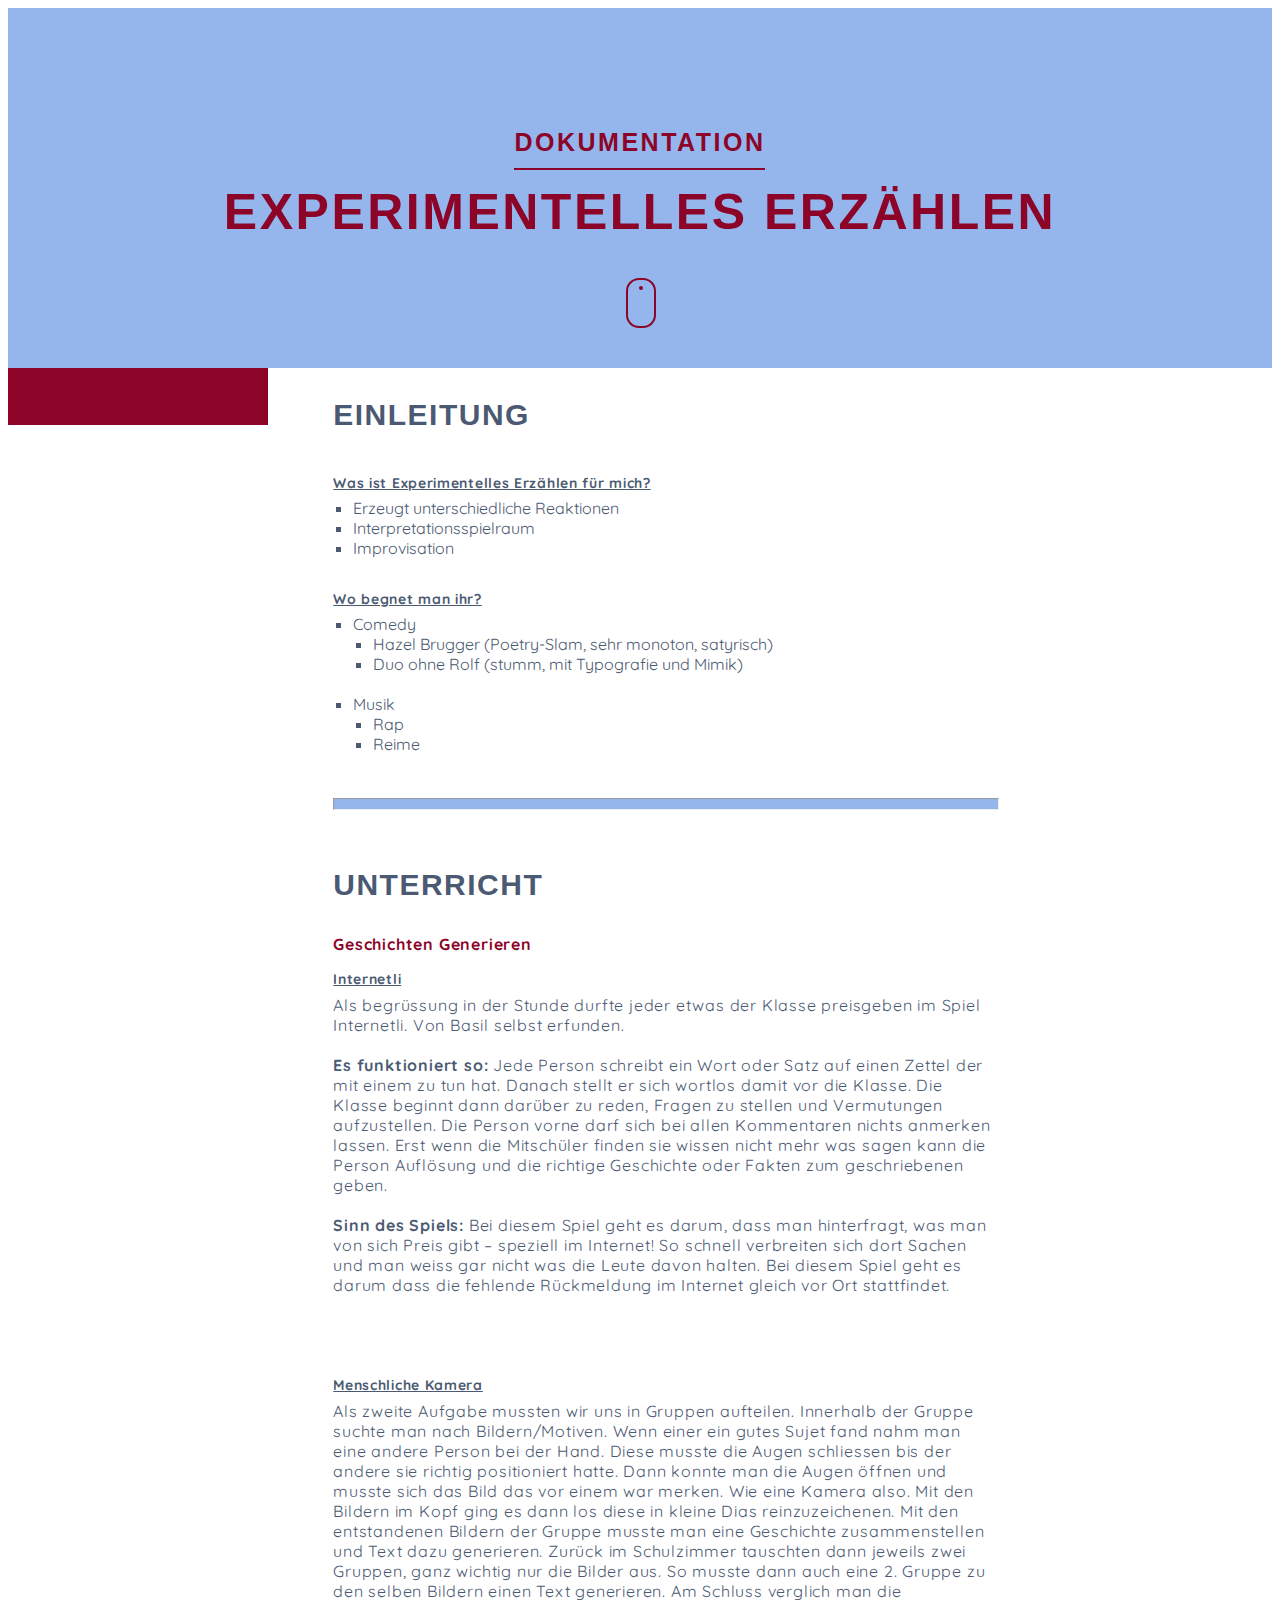
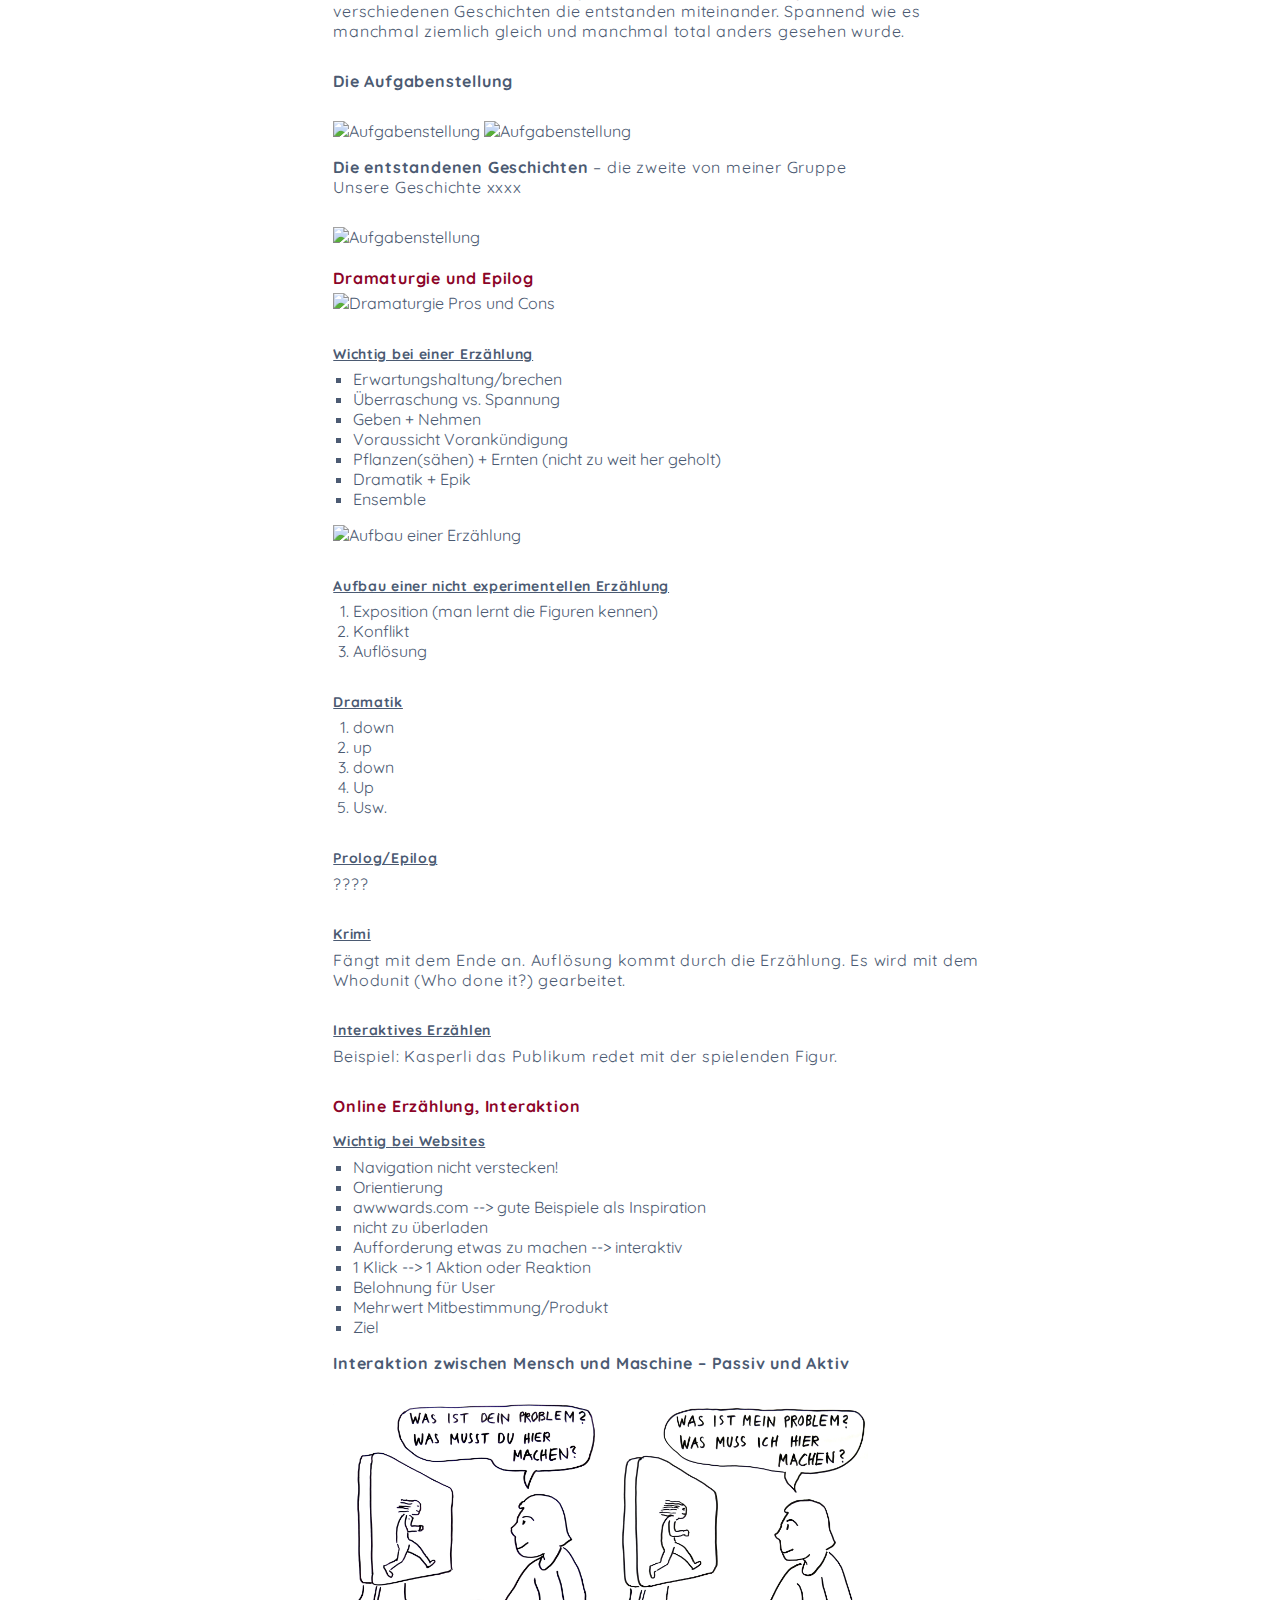
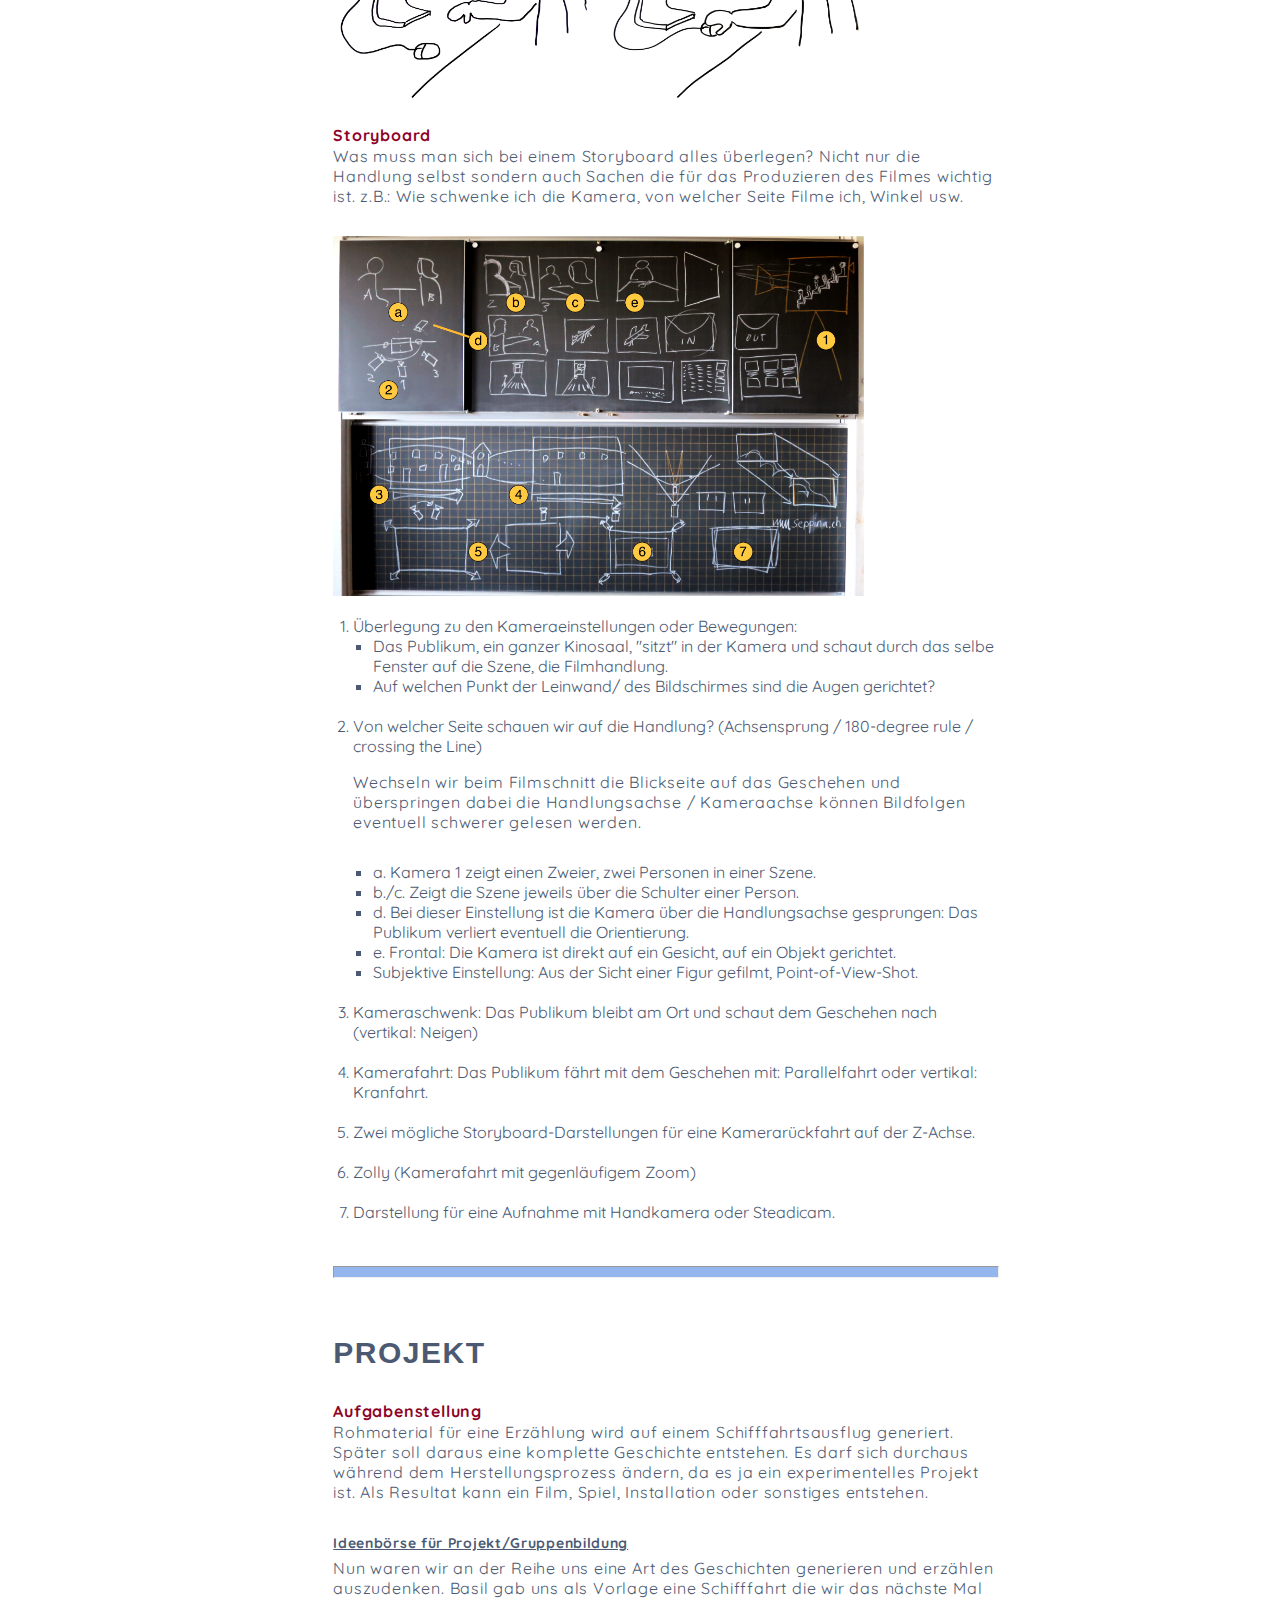
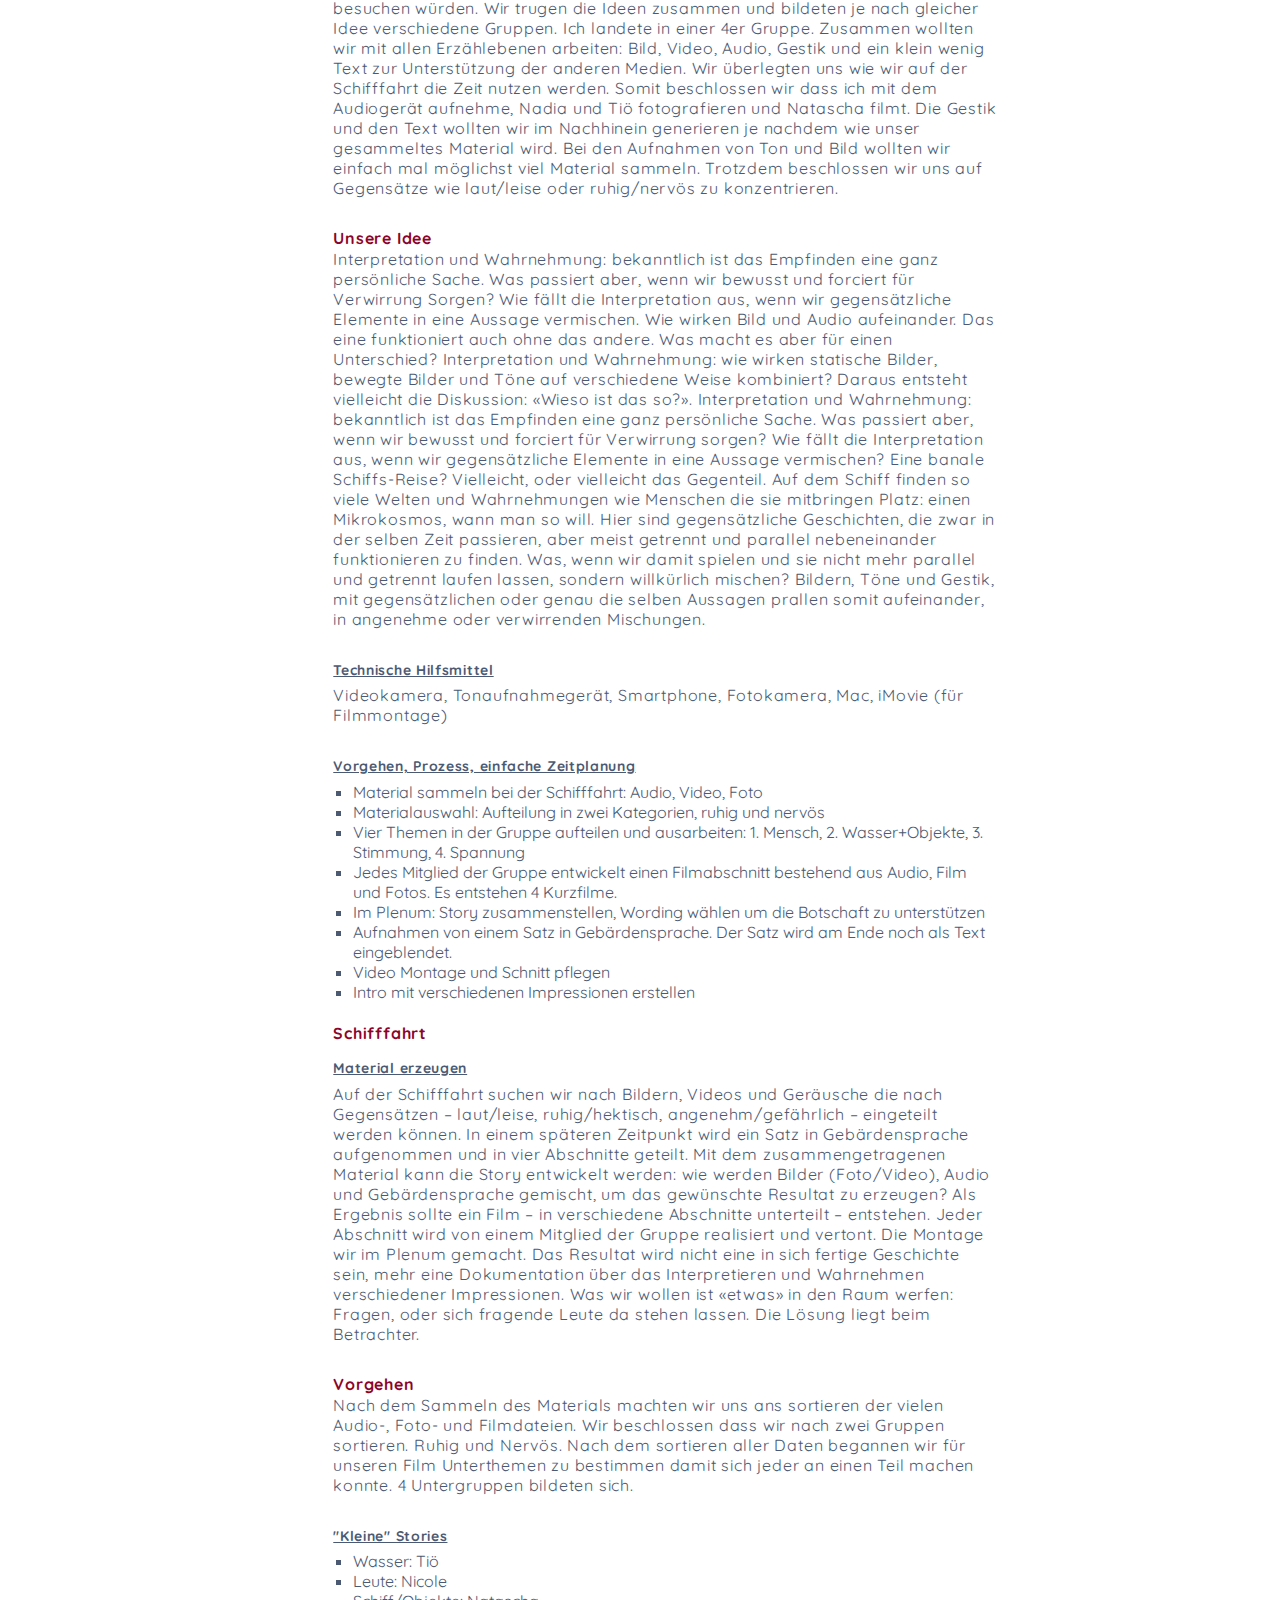
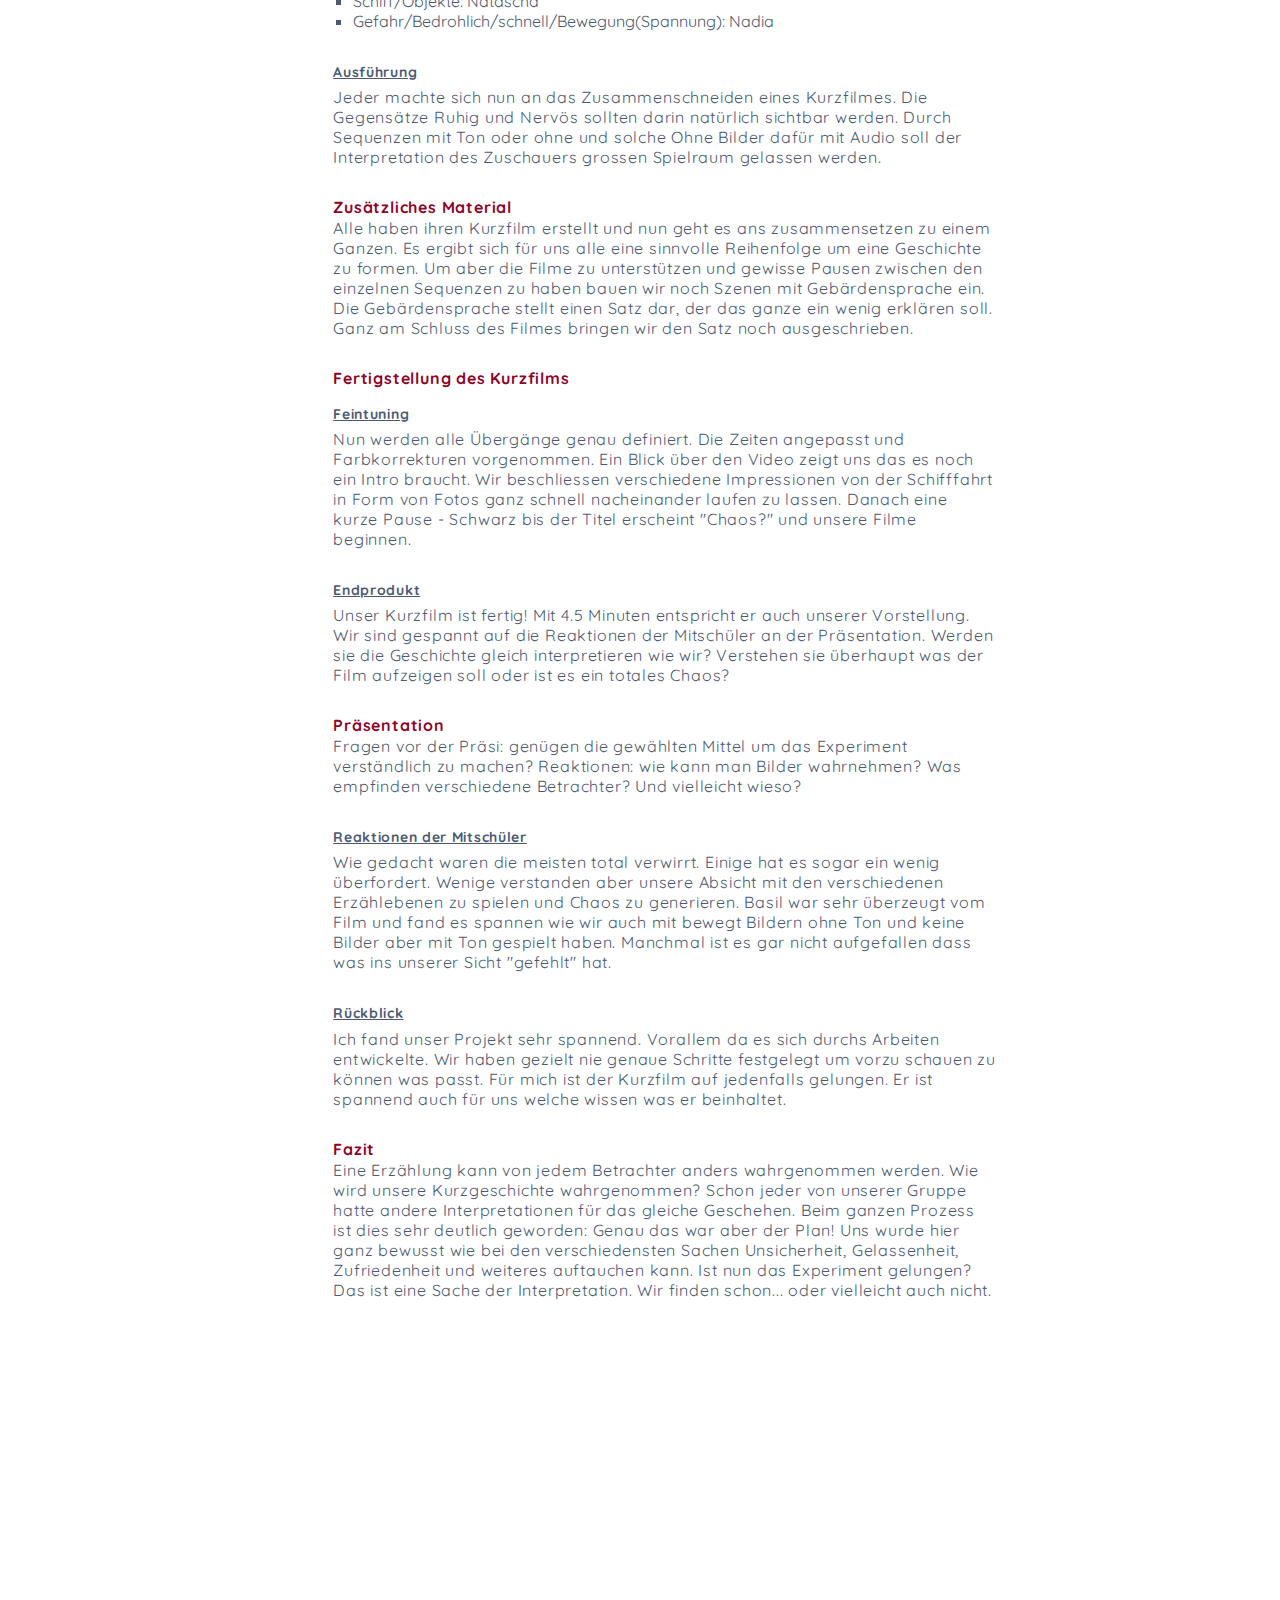
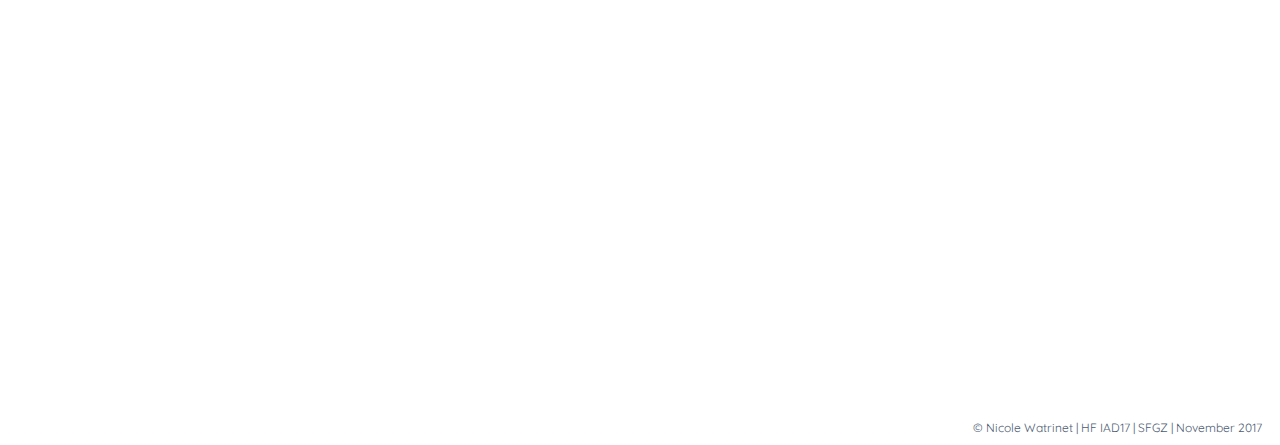
==== index.html @ 59817f24 "Javascript hinzu" ====
<!DOCTYPE html>
<html lang="de">
  <head>
    <link href="https://fonts.googleapis.com/css?family=Quicksand:300,400,500,700" rel="stylesheet">
    <meta charset="utf-8">
    <title>index.html</title>
    <link rel="stylesheet" type="text/css" href="./styles/stylesheet.css">
    <script language="javascript" type="text/javascript" src="function.js"></script>
  </head>
  <body>
    <div class="sidebar">
  <ul class="primary">
    <li class="item">
    	<a href="#Einleitung">Einleitung</a>
    </li>
    <li class="item">
    	<a href="#Unterricht">Unterricht</a>
    	<ul class="sub">
    		<li class="subitem">
          <a href="#Geschichten">Geschichten generieren</a>
        </li>
    		<li class="subitem">
          <a href="#Dramaturgie">Dramaturgie+Epilog</a>
        </li>
    		<li class="subitem">
          <a href="#Online">Online Erzählung</a>
        </li>
    		<li class="subitem">
          <a href="#Storyboard">Storyboard</a>
        </li>
   		</ul>
   	</li>
    <li class="item">
    	<a href="#Projekt">Projekt</a>
        <ul class="sub">
    		<li class="subitem">
          <a href="#Aufgabenstellung">Aufgabenstellung</a>
        </li>
    		<li class="subitem">
          <a href="#Idee">Idee</a>
        </li>
    		<li class="subitem">
          <a href="#Schifffahrt">Schifffahrt</a>
        </li>
    		<li class="subitem">
          <a href="#Vorgehen">Vorgehen</a>
        </li>
    		<li class="subitem">
          <a href="#Zusatz">Zusatz</a>
        </li>
    		<li class="subitem">
          <a href="#Fertigstellung">Fertigstellung</a>
        </li>
    		<li class="subitem">
          <a href="#Präsentation">Präsentation</a>
        </li>
    		<li class="subitem">
          <a href="#Fazit">Fazit</a>
        </li>
   		</ul>
   	</li>
  </ul>
  </div>
    </div> 
    <div class="hero">
    <h1><span>Dokumentation</span><br>Experimentelles Erzählen</h1>
    <div class="mouse">
        <span></span>
    </div>
</div>    
<div class="row content">
    <h1 class="sec01">Einleitung</h1>
        <h6>Was ist Experimentelles Erzählen für mich?</h6>
        <ul>
          <li>Erzeugt unterschiedliche Reaktionen</li>
          <li>Interpretationsspielraum</li>
          <li>Improvisation</li>
        </ul>
       <h6>Wo begnet man ihr?</h6>
       <ul>
         <li>Comedy</li> 
            <ul>
              <li>Hazel Brugger (Poetry-Slam, sehr monoton, satyrisch)</li>
              <li>Duo ohne Rolf (stumm, mit Typografie und Mimik)</li>
            </ul>
            <br>
         <li>Musik</li>
            <ul>
              <li>Rap</li>
              <li>Reime</li>
            </ul>
       </ul>
       <br>
       <hr />
       <br>
<h1 id="Unterricht">Unterricht</h1>
      <h4 id="Geschichten">Geschichten Generieren</h4>
        <h6>Internetli</h6>
        <p>Als begrüssung in der Stunde durfte jeder etwas der Klasse preisgeben im Spiel Internetli. Von Basil selbst erfunden. 
<br>
<br>
<b>Es funktioniert so:</b>
Jede Person schreibt ein Wort oder Satz auf einen Zettel der mit einem zu tun hat. Danach stellt er sich wortlos damit vor die Klasse. Die Klasse beginnt dann darüber zu reden, Fragen zu stellen und Vermutungen aufzustellen. Die Person vorne darf sich bei allen Kommentaren nichts anmerken lassen. Erst wenn die Mitschüler finden sie wissen nicht mehr was sagen kann die Person Auflösung und die richtige Geschichte oder Fakten zum geschriebenen geben.
<br> 
<br>
<b>Sinn des Spiels:</b>
Bei diesem Spiel geht es darum, dass man hinterfragt, was man von sich Preis gibt – speziell im Internet! So schnell verbreiten sich dort Sachen und man weiss gar nicht was die Leute davon halten. Bei diesem Spiel geht es darum dass die fehlende Rückmeldung im Internet gleich vor Ort stattfindet.
</p>
<br>
<h6>Menschliche Kamera</h6>
<p>Als zweite Aufgabe mussten wir uns in Gruppen aufteilen. Innerhalb der Gruppe suchte man nach Bildern/Motiven. Wenn einer ein gutes Sujet fand nahm man eine andere Person bei der Hand. Diese musste die Augen schliessen bis der andere sie richtig positioniert hatte. Dann konnte man die Augen öffnen und musste sich das Bild das vor einem war merken. Wie eine Kamera also. Mit den Bildern im Kopf ging es dann los diese in kleine Dias reinzuzeichenen. Mit den entstandenen Bildern der Gruppe musste man eine Geschichte zusammenstellen und Text dazu generieren. Zurück im Schulzimmer tauschten dann jeweils zwei Gruppen, ganz wichtig nur die Bilder aus. So musste dann auch eine 2. Gruppe zu den selben Bildern einen Text generieren. Am Schluss verglich man die verschiedenen Geschichten die entstanden miteinander. Spannend wie es manchmal ziemlich gleich und manchmal total anders gesehen wurde.
       </p>
       <p><b>Die Aufgabenstellung</b></p>
       <img src="Bilder_Portfolio/02_experiment_Bild-Text_flip_kl.jpg" width="40%" alt="Aufgabenstellung">
       <img src="Bilder_Portfolio/03_experiment_BildText_flip_kl.jpg" width="40%" alt="Aufgabenstellung">
       <p><b>Die entstandenen Geschichten</b> – die zweite von meiner Gruppe
        <br>
        Unsere Geschichte xxxx</p>
        <img src="Bilder_Portfolio/04_gezeichnete_Bildfolge_Dias.jpg" width="40%" alt="Aufgabenstellung">

<h4 id="Dramaturgie">Dramaturgie und Epilog</h4>
<br>
<img src="Bilder_Portfolio/05_a_Exp-Erz_Sammlung.jpg" width="40%" alt="Dramaturgie Pros und Cons">
<h6>Wichtig bei einer Erzählung</h6>
<ul>
  <li>Erwartungshaltung/brechen</li>
  <li>Überraschung vs. Spannung</li>
  <li>Geben + Nehmen</li>
  <li>Voraussicht Vorankündigung</li>
  <li>Pflanzen(sähen) + Ernten (nicht zu weit her geholt)</li>
  <li>Dramatik + Epik</li>
  <li>Ensemble</li>
</ul>
<img src="Bilder_Portfolio/06_b_Exp-Erz_narrativ.jpg" width="40%" alt="Aufbau einer Erzählung">
<h6>Aufbau einer nicht experimentellen Erzählung</h6>
<ol>
  <li>Exposition (man lernt die Figuren kennen)</li>
  <li>Konflikt</li>
  <li>Auflösung</li>
</ol>

<h6>Dramatik</h6>
<ol>
  <li>down</li>
  <li>up</li>
  <li>down</li>
  <li>Up</li>
  <li>Usw.</li>
</ol>

<h6>Prolog/Epilog</h6>
  <p>????</p>

<h6>Krimi</h6>
  <p>Fängt mit dem Ende an. Auflösung kommt durch die Erzählung. Es wird mit dem Whodunit (Who done it?) gearbeitet.</p>

<h6>Interaktives Erzählen</h6>
  <p>Beispiel: Kasperli das Publikum redet mit der spielenden Figur.</p>

<h4 id="Online">Online Erzählung, Interaktion</h4>
<h6>Wichtig bei Websites</h6>
<ul>
  <li>Navigation nicht verstecken!</li>
  <li>Orientierung</li>
  <li>awwwards.com --> gute Beispiele als Inspiration</li>
  <li>nicht zu überladen</li>
  <li>Aufforderung etwas zu machen --> interaktiv</li>
  <li>1 Klick --> 1 Aktion oder Reaktion</li>
  <li>Belohnung für User</li>
  <li>Mehrwert Mitbestimmung/Produkt</li>
  <li>Ziel</li>
</ul>
<p><b>Interaktion zwischen Mensch und Maschine – Passiv und Aktiv</b></p>
<img src="Bilder_Portfolio/07_a_Exp-Erz_narrativ-am-PC.jpg" width="40%" alt="Passiver Nutzer">
<img src="Bilder_Portfolio/08_Exp-Erz_interaktiv-am-PC.jpg" width="40%" alt="Aktiver Nutzer">

<h4 id="Storyboard">Storyboard</h4>
<p>Was muss man sich bei einem Storyboard alles überlegen? Nicht nur die Handlung selbst sondern auch Sachen die für das Produzieren des Filmes wichtig ist. 
z.B.: Wie schwenke ich die Kamera, von welcher Seite Filme ich, Winkel usw.</p>
<img src="Bilder_Portfolio/09_Storyboard_Darstellung.jpg" width="80%" alt="Storyboard Achsensprung und Kamerabewegungen">
<ol>
  <li>Überlegung zu den Kameraeinstellungen oder Bewegungen:</li>
    <ul>
      <li>Das Publikum, ein ganzer Kinosaal, "sitzt" in der Kamera und schaut durch das selbe Fenster auf die Szene, die Filmhandlung.</li>
      <li>Auf welchen Punkt der Leinwand/ des Bildschirmes sind die Augen gerichtet?</li>
    </ul>
    <br>
  <li>Von welcher Seite schauen wir auf die Handlung? (Achsensprung / 180-degree rule / crossing the Line)</li>
  <p>Wechseln wir beim Filmschnitt die Blickseite auf das Geschehen und überspringen dabei die Handlungsachse / Kameraachse können Bildfolgen eventuell schwerer gelesen werden.</p>
    <ul>
      <li>a. Kamera 1 zeigt einen Zweier, zwei Personen in einer Szene.</li>
      <li>b./c. Zeigt die Szene jeweils über die Schulter einer Person.</li>
      <li>d. Bei dieser Einstellung ist die Kamera über die Handlungsachse gesprungen: Das Publikum verliert eventuell die Orientierung.</li>
      <li>e. Frontal: Die Kamera ist direkt auf ein Gesicht, auf ein Objekt gerichtet.</li>
      <li>Subjektive Einstellung: Aus der Sicht einer Figur gefilmt, Point-of-View-Shot.</li>
    </ul>
        <br>
  <li>Kameraschwenk: Das Publikum bleibt am Ort und schaut dem Geschehen nach (vertikal: Neigen)</li>
      <br>
  <li>Kamerafahrt: Das Publikum fährt mit dem Geschehen mit: Parallelfahrt oder vertikal: Kranfahrt.</li>
      <br>
  <li>Zwei mögliche Storyboard-Darstellungen für eine Kamerarückfahrt auf der Z-Achse.</li>
      <br>
  <li>Zolly (Kamerafahrt mit gegenläufigem Zoom)</li>
      <br>
  <li>Darstellung für eine Aufnahme mit Handkamera oder Steadicam.</li>
</ol>
       <br>
       <hr />
       <br>
<h1 id="Projekt">Projekt</h1>
<h4 id="Aufgabenstellung">Aufgabenstellung</h4>
<p>Rohmaterial für eine Erzählung wird auf einem Schifffahrtsausflug generiert. Später soll daraus eine komplette Geschichte entstehen. 
Es darf sich durchaus während dem Herstellungsprozess ändern, da es ja ein experimentelles Projekt ist. Als Resultat kann ein Film, Spiel, Installation oder sonstiges entstehen.</p>

<h6>Ideenbörse für Projekt/Gruppenbildung</h6>
<p>Nun waren wir an der Reihe uns eine Art des Geschichten generieren und erzählen auszudenken. Basil gab uns als Vorlage eine Schifffahrt die wir das nächste Mal besuchen würden. Wir trugen die Ideen zusammen und bildeten je nach gleicher Idee verschiedene Gruppen. Ich landete in einer 4er Gruppe. Zusammen wollten wir mit allen Erzählebenen arbeiten: Bild, Video, Audio,  Gestik und ein klein wenig Text zur Unterstützung der anderen Medien. Wir überlegten uns wie wir auf der Schifffahrt die Zeit nutzen werden. Somit beschlossen wir dass ich mit dem Audiogerät aufnehme, Nadia und Tiö fotografieren und Natascha filmt. Die Gestik und den Text wollten wir im Nachhinein generieren je nachdem wie unser gesammeltes Material wird. Bei den Aufnahmen von Ton und Bild wollten wir einfach mal möglichst viel Material sammeln. Trotzdem beschlossen wir uns auf Gegensätze wie laut/leise oder ruhig/nervös zu konzentrieren.</p>

<h4 id="Idee">Unsere Idee</h4>
<p>Interpretation und Wahrnehmung: bekanntlich ist das Empfinden eine ganz persönliche Sache. Was passiert aber, wenn wir bewusst und forciert für Verwirrung Sorgen? Wie fällt die Interpretation aus, wenn wir gegensätzliche Elemente in eine Aussage vermischen. 
Wie wirken Bild und Audio aufeinander. Das eine funktioniert auch ohne das andere. Was macht es aber für einen Unterschied?

Interpretation  und  Wahrnehmung:  wie  wirken  statische  Bilder,  bewegte  Bilder  und  Töne  auf  verschiedene Weise kombiniert? Daraus entsteht vielleicht die Diskussion: «Wieso ist das so?».

Interpretation und Wahrnehmung: bekanntlich ist das Empfinden eine ganz persönliche Sache. Was passiert aber, wenn wir bewusst und forciert für Verwirrung sorgen? Wie fällt die Interpretation aus, wenn wir gegensätzliche Elemente in eine Aussage vermischen?

Eine banale Schiffs-Reise? Vielleicht, oder vielleicht das Gegenteil. Auf dem Schiff finden so viele Welten  und  Wahrnehmungen  wie  Menschen  die  sie  mitbringen  Platz:  einen  Mikrokosmos,  wann man so will. Hier sind gegensätzliche Geschichten, die zwar in der selben Zeit passieren, aber meist getrennt  und  parallel  nebeneinander  funktionieren  zu  finden.  Was,  wenn  wir  damit  spielen  und sie nicht mehr parallel und getrennt laufen lassen, sondern willkürlich mischen? Bildern, Töne und Gestik,  mit  gegensätzlichen  oder  genau  die  selben  Aussagen  prallen  somit  aufeinander,  in  angenehme oder verwirrenden Mischungen.</p>
 
<h6>Technische Hilfsmittel</h6>
<p>Videokamera, Tonaufnahmegerät, Smartphone, Fotokamera, Mac, iMovie (für Filmmontage)</p>

<h6>Vorgehen, Prozess, einfache Zeitplanung</h6>
<ul>
  <li>Material sammeln bei der Schifffahrt: Audio, Video, Foto</li>
  <li>Materialauswahl: Aufteilung in zwei Kategorien, ruhig und nervös</li>
  <li>Vier Themen in der Gruppe aufteilen und ausarbeiten: 1. Mensch, 2. Wasser+Objekte, 3. Stimmung, 4. Spannung</li>
  <li>Jedes Mitglied der Gruppe entwickelt einen Filmabschnitt bestehend aus Audio, Film und Fotos. Es entstehen 4 Kurzfilme.</li>
  <li>Im Plenum: Story zusammenstellen, Wording wählen um die Botschaft zu unterstützen</li>
  <li>Aufnahmen  von  einem  Satz  in  Gebärdensprache.  Der  Satz  wird  am  Ende  noch  als  Text  eingeblendet.</li>
  <li>Video Montage und Schnitt pflegen</li>
  <li>Intro mit verschiedenen Impressionen erstellen</li>
</ul>

<h4 id="Schifffahrt">Schifffahrt<!-- Tag 1 (9.9) --></h4>
<h6>Material erzeugen</h6>
<p>Auf  der  Schifffahrt  suchen  wir  nach  Bildern,  Videos  und  Geräusche  die  nach  Gegensätzen  –  laut/leise,  ruhig/hektisch,  angenehm/gefährlich  –  eingeteilt  werden  können.  In  einem  späteren Zeitpunkt wird ein Satz in Gebärdensprache aufgenommen und in vier Abschnitte geteilt. Mit  dem  zusammengetragenen  Material  kann  die  Story  entwickelt  werden:  wie  werden  Bilder (Foto/Video), Audio und Gebärdensprache gemischt, um das gewünschte Resultat zu erzeugen? 

Als  Ergebnis  sollte  ein  Film  –  in  verschiedene  Abschnitte  unterteilt  –  entstehen.  Jeder  Abschnitt  wird von einem Mitglied der Gruppe realisiert und vertont. Die Montage wir im Plenum gemacht.  Das  Resultat  wird  nicht  eine  in  sich  fertige  Geschichte  sein,  mehr  eine  Dokumentation  über  das Interpretieren und Wahrnehmen verschiedener Impressionen. Was wir wollen ist «etwas» in den Raum werfen: Fragen, oder sich fragende Leute da stehen lassen. Die Lösung liegt beim Betrachter.</p>

<h4 id="Vorgehen">Vorgehen<!-- Tag 2 (16.9) --></h4>
<p>Nach dem Sammeln des Materials machten wir uns ans sortieren der vielen Audio-, Foto- und Filmdateien. Wir beschlossen dass wir nach zwei Gruppen sortieren. Ruhig und Nervös. Nach dem sortieren aller Daten begannen wir für unseren Film Unterthemen zu bestimmen damit sich jeder an einen Teil  machen konnte. 4 Untergruppen bildeten sich.</p>
 
<h6>"Kleine" Stories</h6>
<ul>
  <li>Wasser: Tiö</li>
  <li>Leute: Nicole</li>
  <li>Schiff/Objekte: Natascha</li>
  <li>Gefahr/Bedrohlich/schnell/Bewegung(Spannung): Nadia</li>
</ul>

<h6>Ausführung</h6>
<p>Jeder machte sich nun an das Zusammenschneiden eines Kurzfilmes. Die Gegensätze Ruhig und Nervös sollten darin natürlich sichtbar werden. Durch Sequenzen mit Ton oder ohne und solche Ohne Bilder dafür mit Audio soll der Interpretation des Zuschauers grossen Spielraum gelassen werden.</p>

<h4 id="Zusatz">Zusätzliches Material<!-- Tag 3 (30.9) --></h4>
<p>Alle haben ihren Kurzfilm erstellt und nun geht es ans zusammensetzen zu einem Ganzen. 
Es ergibt sich für uns alle eine sinnvolle Reihenfolge um eine Geschichte zu formen.
Um aber die Filme zu unterstützen und gewisse Pausen zwischen den einzelnen Sequenzen zu haben bauen wir noch Szenen mit Gebärdensprache ein. Die Gebärdensprache stellt einen Satz dar, der das ganze ein wenig erklären soll. Ganz am Schluss des Filmes bringen wir den Satz noch ausgeschrieben.</p>

<h4 id="Fertigstellung">Fertigstellung des Kurzfilms<!-- Tag 4 (7.10) --></h4>
<h6>Feintuning</h6>
<p>Nun werden alle Übergänge genau definiert. Die Zeiten angepasst und Farbkorrekturen vorgenommen. Ein Blick über den Video zeigt uns das es noch ein Intro braucht.
Wir beschliessen verschiedene Impressionen von der Schifffahrt in Form von Fotos ganz schnell nacheinander laufen zu lassen. Danach eine kurze Pause - Schwarz bis der Titel erscheint "Chaos?" und unsere Filme beginnen.</p>

<h6>Endprodukt</h6>
<p>Unser Kurzfilm ist fertig! Mit 4.5 Minuten entspricht er auch unserer Vorstellung. 
Wir sind gespannt auf die Reaktionen der Mitschüler an der Präsentation. Werden sie die Geschichte gleich interpretieren wie wir? Verstehen sie überhaupt was der Film aufzeigen soll oder ist es ein totales Chaos?</p>

<h4 id="Präsentation">Präsentation<!-- Tag 5 (28.10) --></h4>
<p>Fragen vor der Präsi: genügen  die  gewählten Mittel um das Experiment verständlich zu machen?
Reaktionen: wie kann man Bilder wahrnehmen? Was empfinden verschiedene Betrachter? Und vielleicht wieso?</p>

<h6>Reaktionen der Mitschüler</h6>
<p>Wie gedacht waren die meisten total verwirrt. Einige hat es sogar ein wenig überfordert. Wenige verstanden aber unsere Absicht mit den verschiedenen Erzählebenen zu spielen und Chaos zu generieren. Basil war sehr überzeugt vom Film und fand es spannen wie wir auch mit bewegt Bildern ohne Ton und keine Bilder aber mit Ton gespielt haben. Manchmal ist es gar nicht aufgefallen dass was ins unserer Sicht "gefehlt" hat.</p>

<h6>Rückblick</h6>
<p>Ich fand unser Projekt sehr spannend. Vorallem da es sich durchs Arbeiten entwickelte. Wir haben gezielt nie genaue Schritte festgelegt um vorzu schauen zu können was passt. Für mich ist der Kurzfilm auf jedenfalls gelungen. Er ist spannend auch für uns welche wissen was er beinhaltet.</p>

<h4 id="Fazit">Fazit</h4>
<p>Eine  Erzählung  kann  von  jedem  Betrachter  anders  wahrgenommen  werden.  Wie  wird  unsere   Kurzgeschichte wahrgenommen? Schon jeder von unserer Gruppe hatte andere Interpretationen  für das gleiche Geschehen. Beim ganzen Prozess ist dies sehr deutlich geworden: Genau das war  aber  der  Plan!  Uns  wurde  hier  ganz  bewusst  wie  bei  den  verschiedensten  Sachen  Unsicherheit,   Gelassenheit, Zufriedenheit und weiteres auftauchen kann. 
Ist nun das Experiment gelungen? Das ist eine Sache der Interpretation. Wir finden schon... oder  vielleicht auch nicht.</p>
<iframe src="https://player.vimeo.com/video/246433582" width="640" height="360" frameborder="0" webkitallowfullscreen mozallowfullscreen allowfullscreen></iframe>
<p><a href="https://vimeo.com/246433582">Projekt Chaos</a><a href="https://vimeo.com/user76133856">Nicole Watrinet</a><a href="https://vimeo.com">Vimeo</a></p>
 </div> 
 <footer>&copy; Nicole Watrinet | HF IAD17 | SFGZ | November 2017</footer>    
  </body>
</html>
---- styles/stylesheet.css ----
body { 
	font-family: 'Quicksand', sans-serif;
  font-weight: medium;
  webkit-font-smoothing: antialiased
}

/*html, body {
  height: 100%;
}*/

hr {
  height: 10px;
  background-color: #95b6ed;
  width: 100%;
}

ul li {
  list-style: square;
}

ul {
  padding-left: 20px;
}

ol {
  margin-left: -20px;
}

#unterricht { padding-left: 280px;
}
.row.content {  margin-top; 350px;
                margin-left: 300px;
                margin-right: 250px;
}

.sidebar {
  padding: 20px;
  width: 220px;
  background-color: #8c0428;
  color: #fff;
  position: fixed;
  float: left;
  margin-right: 60px; 
}

.primary {
  color: #fff;

}
.item {
  color: white;
  list-style-type: none;
  font-size: 18px;
  text-decoration: none;
  color: white;
  font-weight: bold;
  text-transform: uppercase;
  font-family: sans-serif;
  letter-spacing: 0.15em;
  padding-bottom: 30px;
}

.subitem {
  color: white;
  list-style-type: none;
  padding: 0px;
  margin: 0px;
  letter-spacing: 0.05em;
  font-size: 14px;
  text-transform: none;
  font-weight: normal;
}


body {
  color: #4b5a72;
  background: white;
  font-weight: medium;
}

a {
  text-decoration: none;
  color: white;
  
}

h1 {
  font-size: 30px;
  line-height: 1.8;
  text-transform: uppercase;
  font-family: sans-serif;
  letter-spacing: 0.05em;
}

h4  {
    font-size: 16px;
    letter-spacing: 0.05em;
    line-height: 1.25;
    margin-bottom: -15px;
    color: #8c0428;
}

h6  {
    font-size: 14px;
    letter-spacing: 0.05em;
    line-height: 1.25;
    text-decoration: underline;
    margin-bottom: -10px;
}

p {
  margin-bottom: 30px;
  font-size: 16px;
  line-height: 1.25;
  letter-spacing: 0.05em;
}

.content {
  padding: 0px 2% 250px;
}

.hero {
  position: relative;
  background: #95b6ed no-repeat right;
  background-position: right;
  -webkit-background-size: cover;
  -moz-background-size: cover;
  background-size: cover;
  text-align: center;
  color: #8c0428;
  padding-top: 60px;
  min-height: 300px;
  letter-spacing: 2px;
}
.hero h1 {
  font-size: 50px;
  line-height: 1.3;
  text-align: center;
  display: inline-block;
}
.hero h1 span {
  font-size: 25px;
  color: #8c0428;
  border-bottom: 2px solid #8c0428;
  padding-bottom: 12px;
  line-height: 3;
  text-align: center;
}

.mouse {
  display: block;
  margin: 0 auto;
  width: 26px;
  height: 46px;
  border-radius: 13px;
  border: 2px solid #8c0428;
  bottom: 40px;
  position: absolute;
  left: 50%;
  margin-left: -14px;
}
.mouse span {
  display: block;
  margin: 6px auto;
  width: 2px;
  height: 2px;
  border-radius: 4px;
  background: #8c0428;
  border: 1px solid transparent;
  -webkit-animation-duration: 1s;
  animation-duration: 1s;
  -webkit-animation-fill-mode: both;
  animation-fill-mode: both;
  -webkit-animation-iteration-count: infinite;
  animation-iteration-count: infinite;
  -webkit-animation-name: scroll;
  animation-name: scroll;
}

@-webkit-keyframes scroll {
  0% {
    opacity: 1;
    -webkit-transform: translateY(0);
    transform: translateY(0);
  }
  100% {
    opacity: 0;
    -webkit-transform: translateY(20px);
    transform: translateY(20px);
  }
}
@keyframes scroll {
  0% {
    opacity: 1;
    -webkit-transform: translateY(0);
    -ms-transform: translateY(0);
    transform: translateY(0);
  }
  100% {
    opacity: 0;
    -webkit-transform: translateY(20px);
    -ms-transform: translateY(20px);
    transform: translateY(20px);
  }
}

footer {
  font-size: 12px;
  float: right;
  padding: 10px;
}
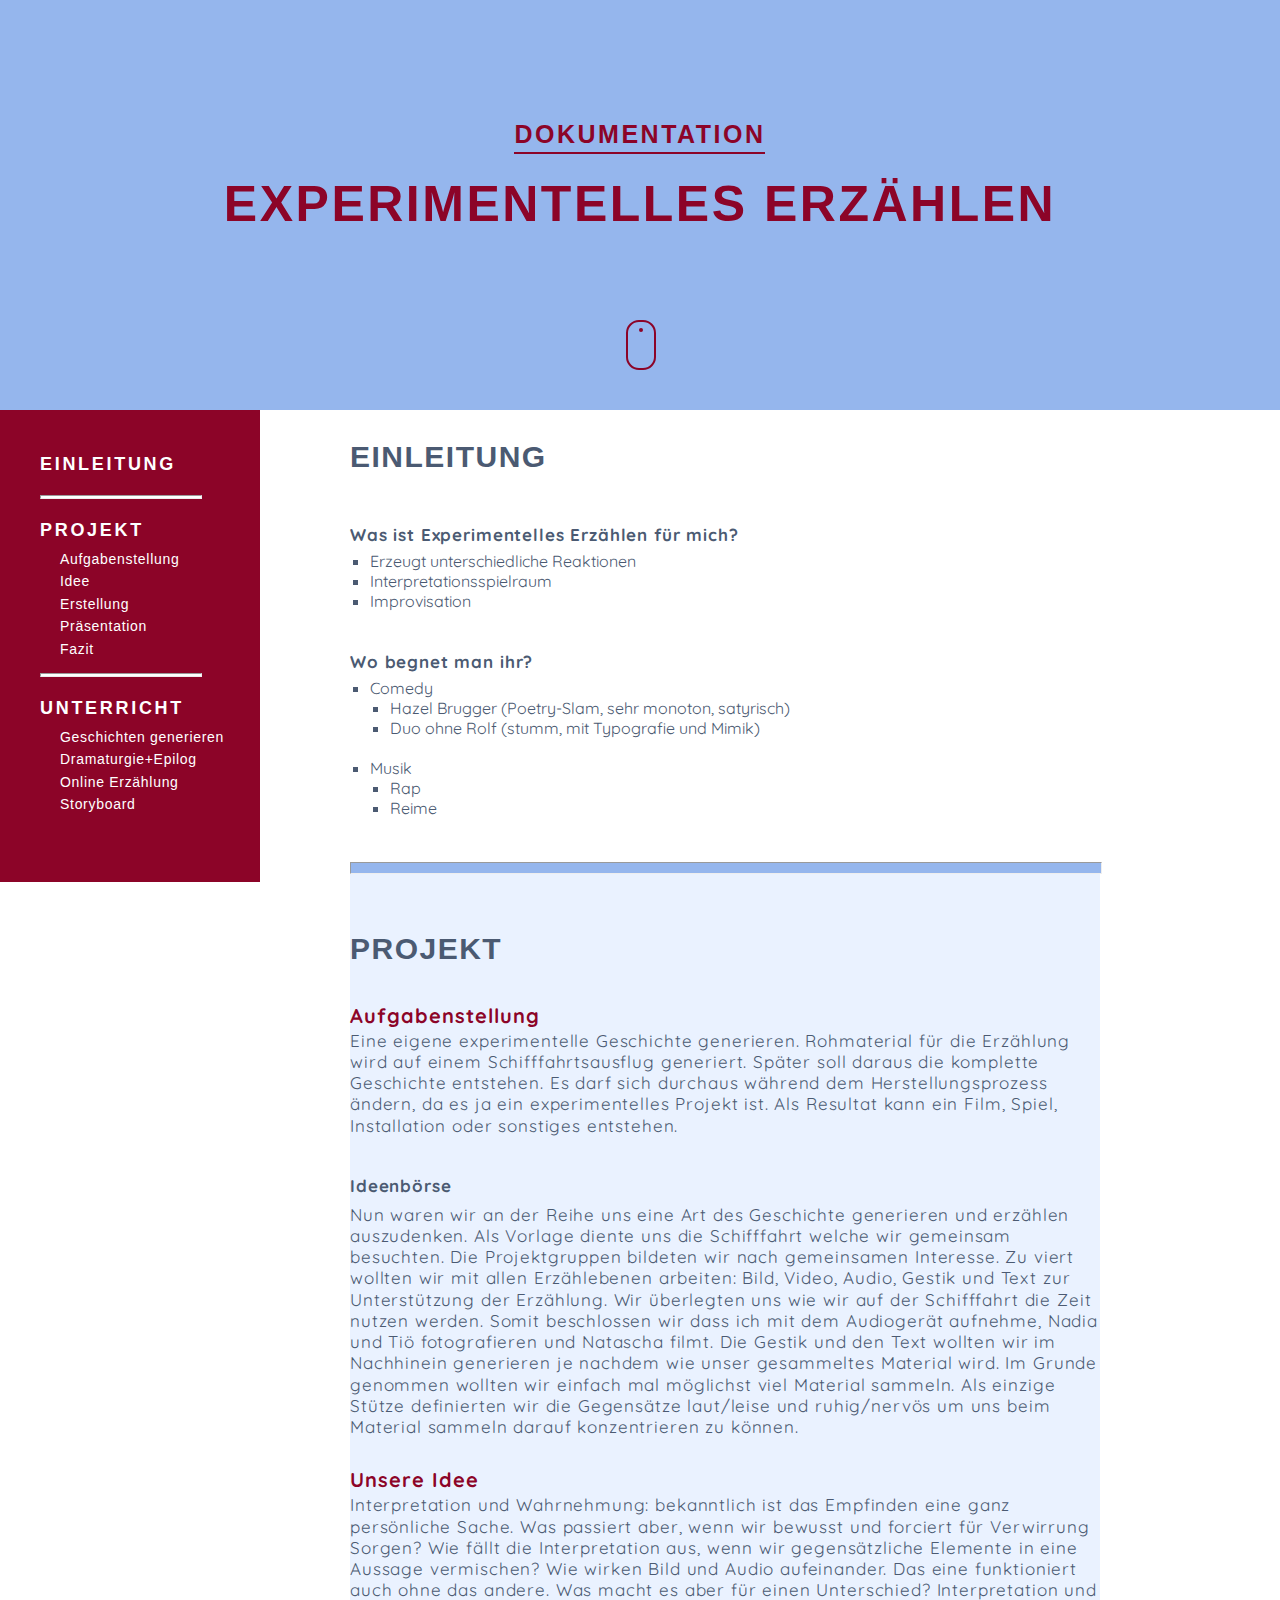
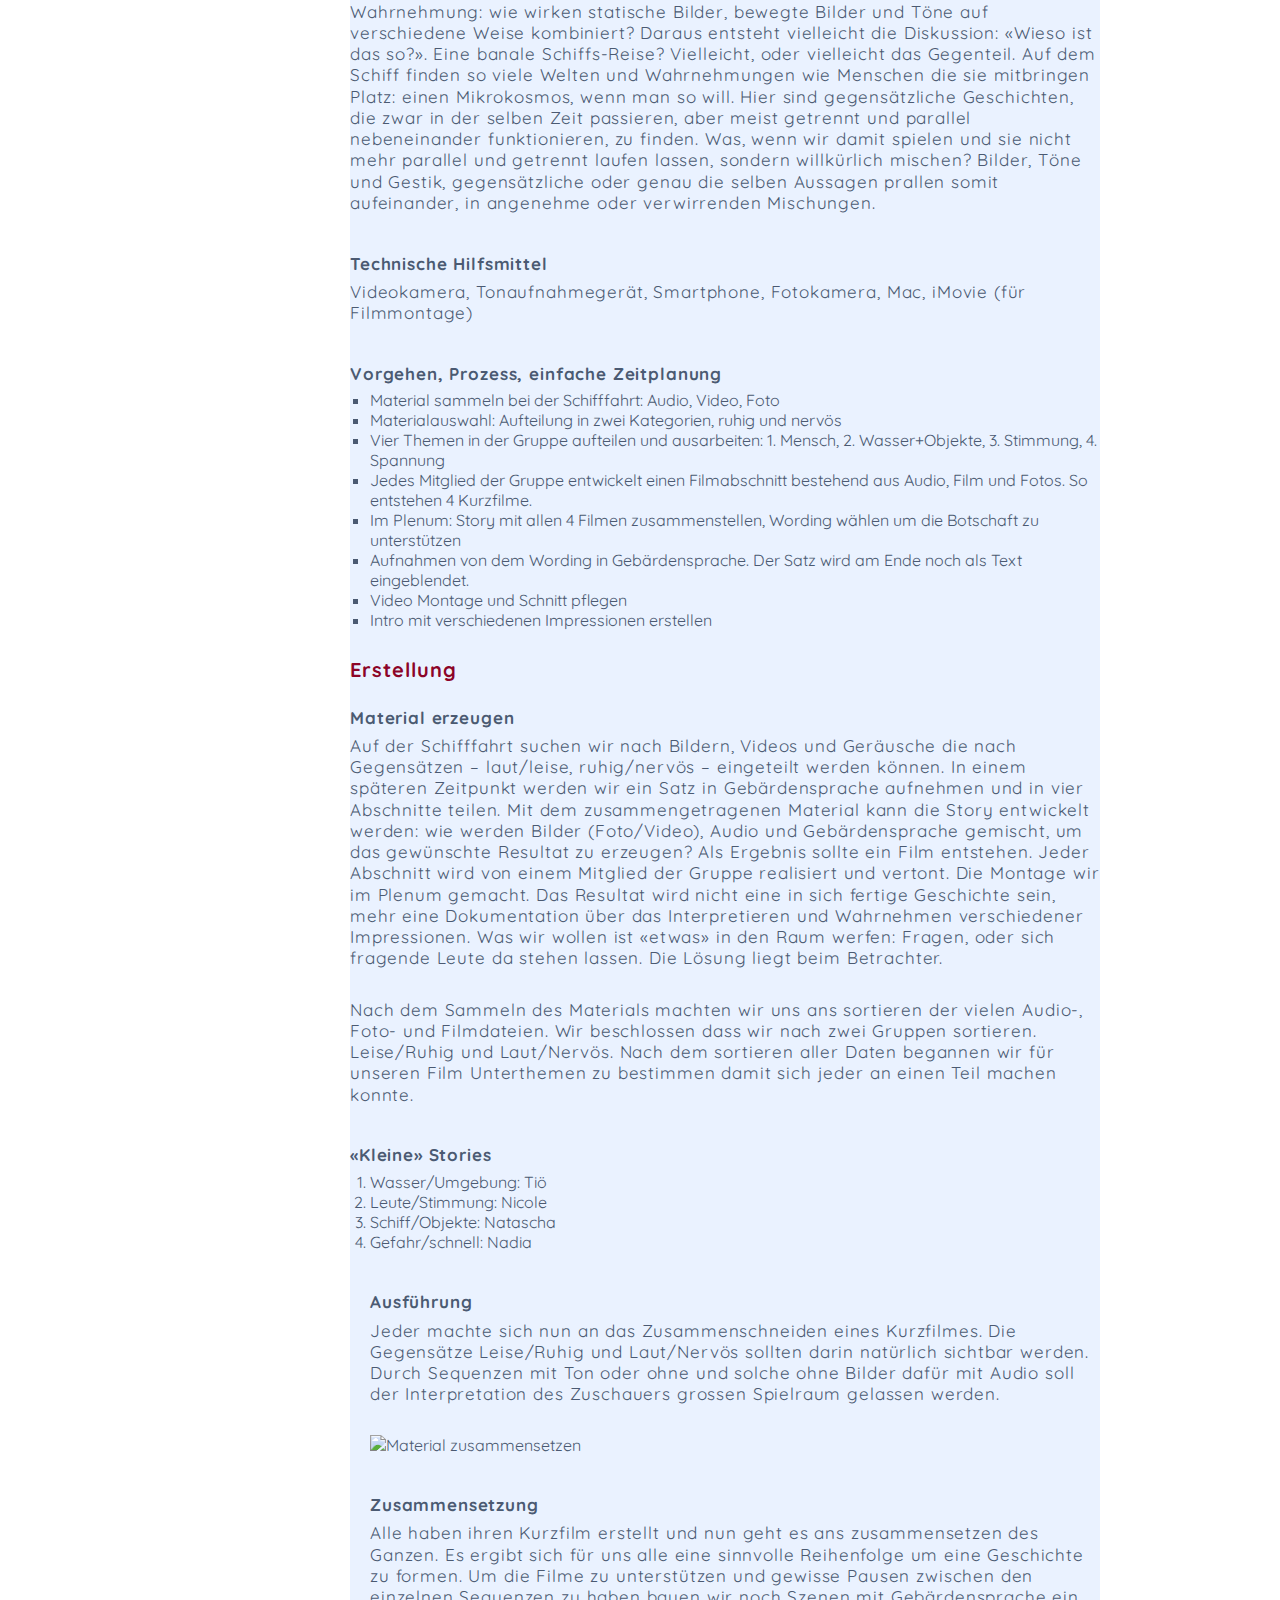
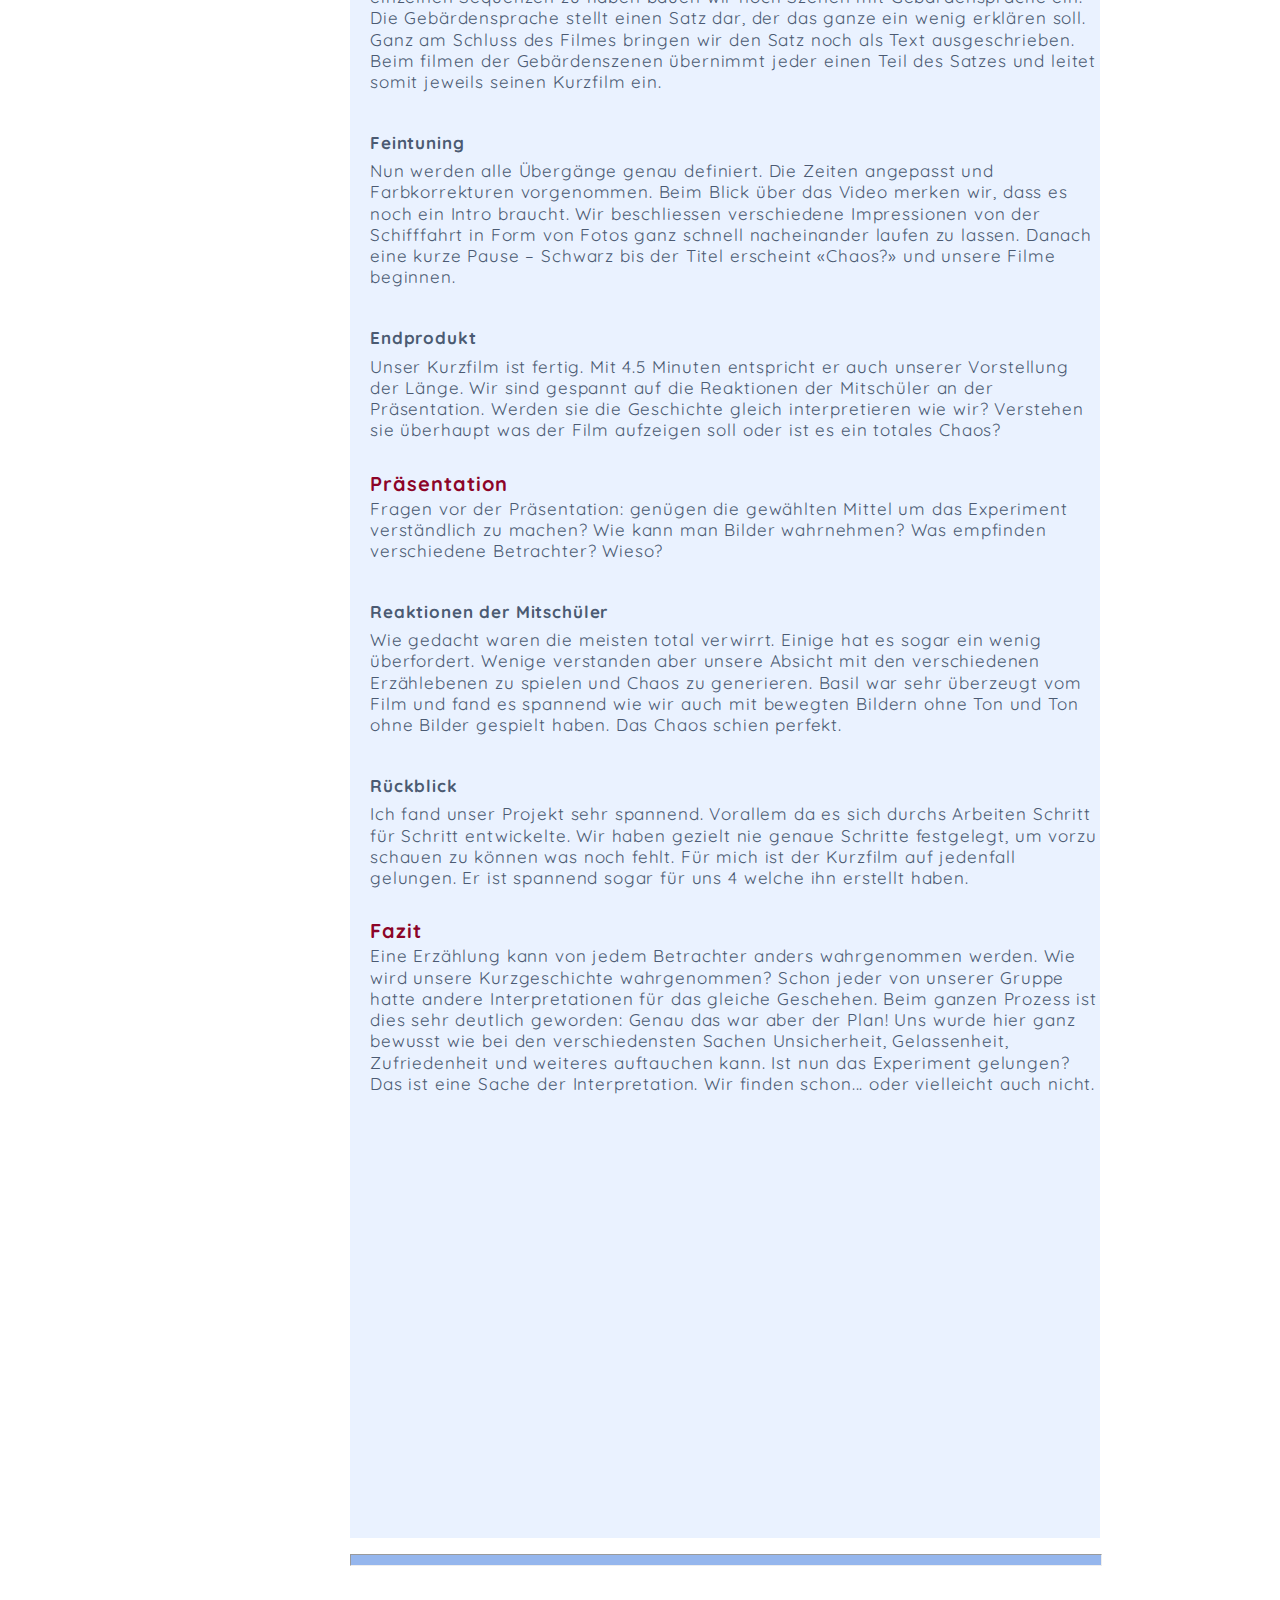
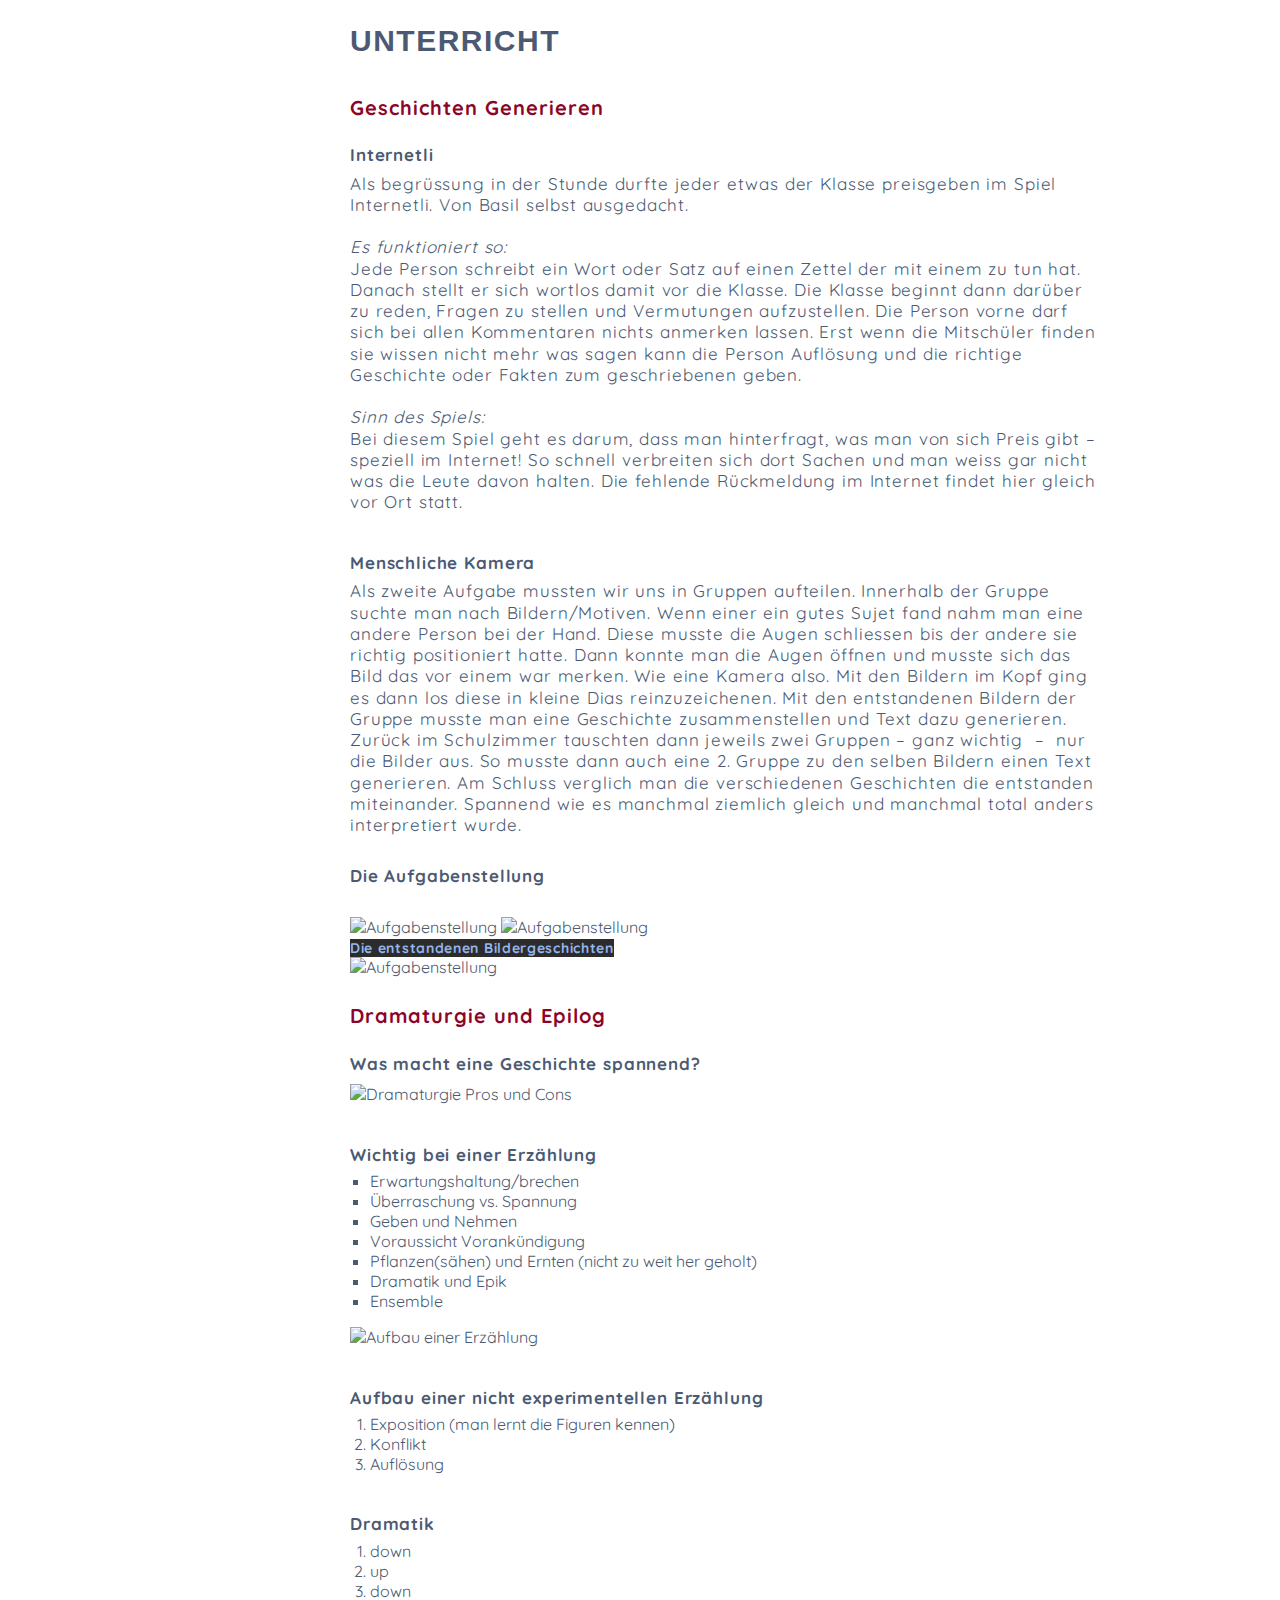
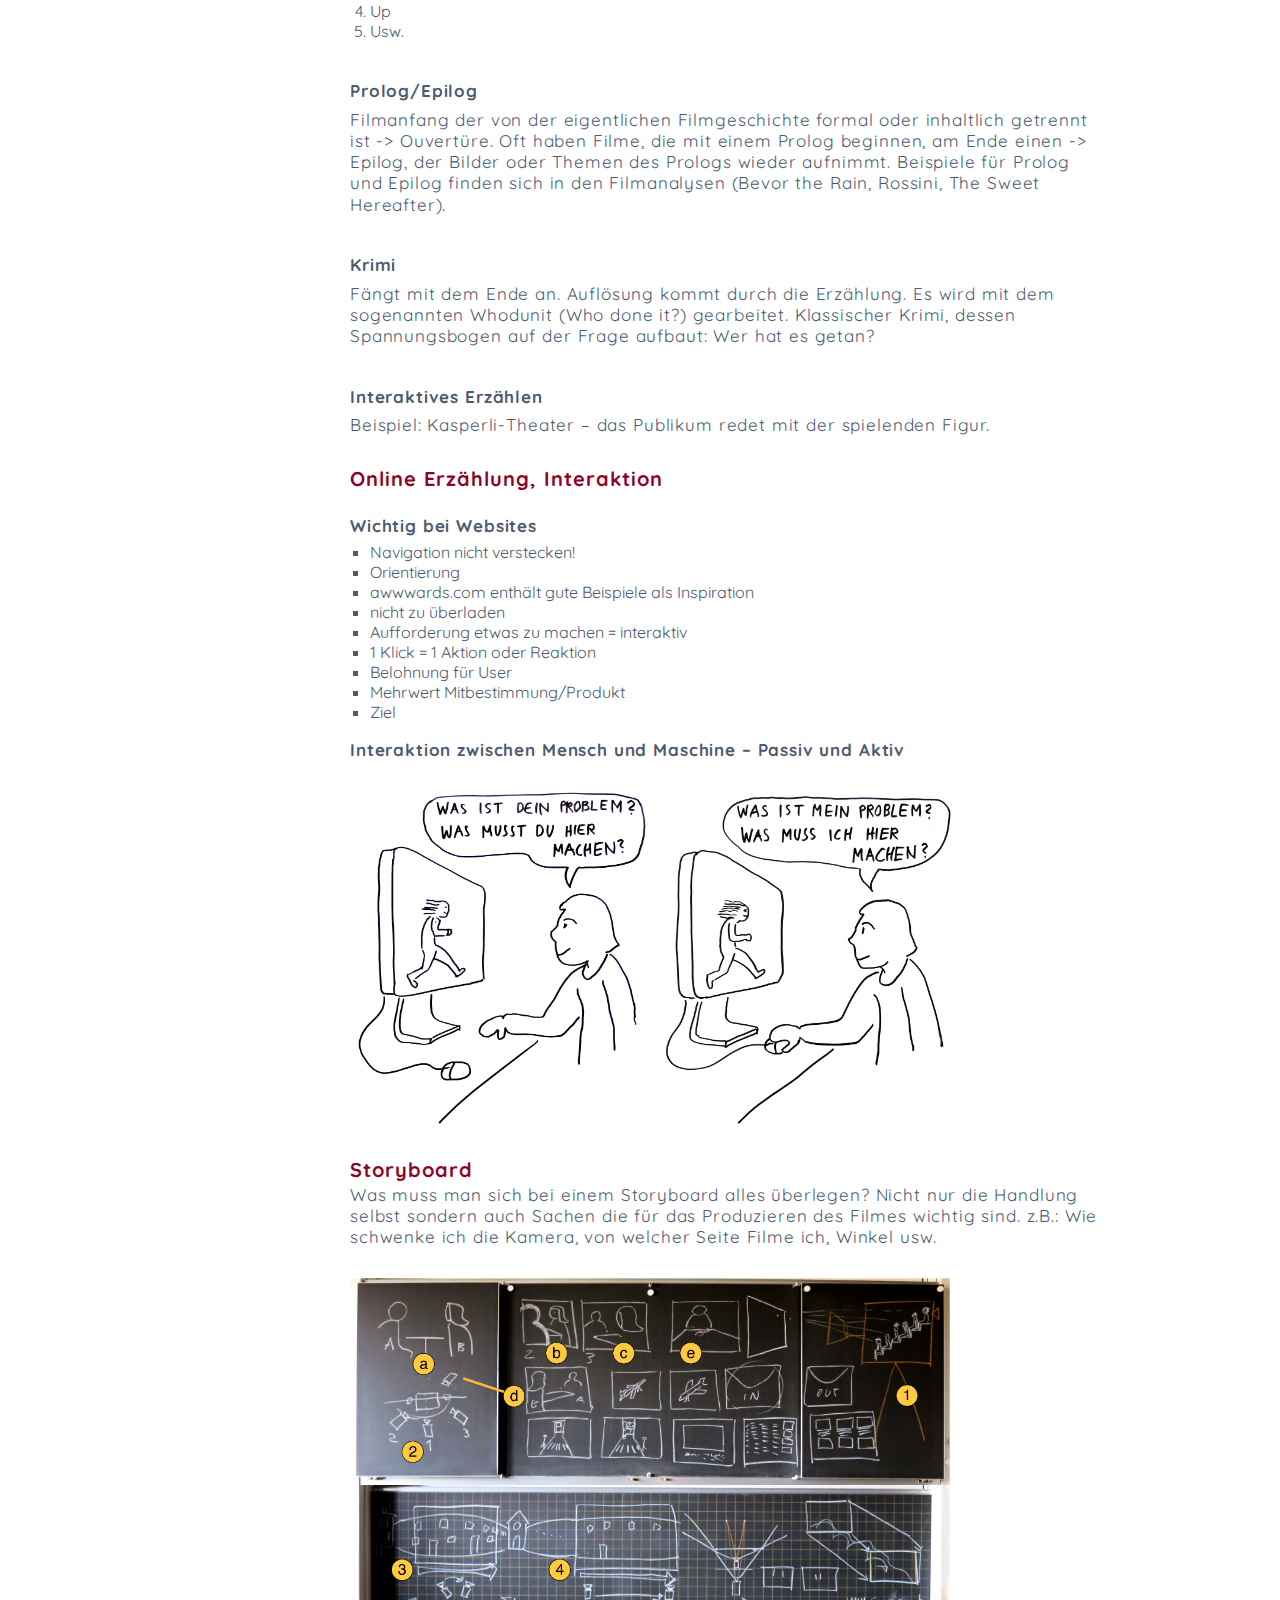
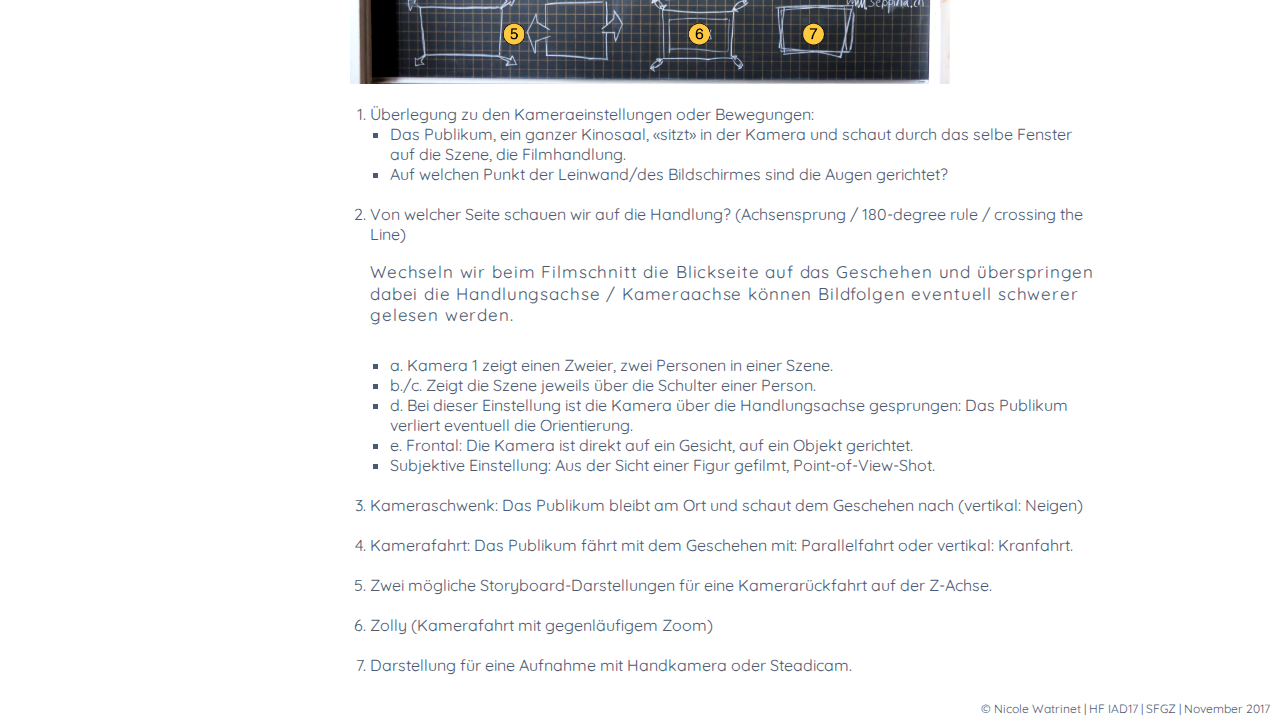
==== commit af5dbb06: "finetuning" ====
--- a/index.html
+++ b/index.html
@@ -1,296 +1,289 @@
-<!DOCTYPE html>
-<html lang="de">
-  <head>
-    <link href="https://fonts.googleapis.com/css?family=Quicksand:300,400,500,700" rel="stylesheet">
-    <meta charset="utf-8">
-    <title>index.html</title>
-    <link rel="stylesheet" type="text/css" href="./styles/stylesheet.css">
-    <script language="javascript" type="text/javascript" src="function.js"></script>
-  </head>
-  <body>
-    <div class="sidebar">
-  <ul class="primary">
-    <li class="item">
-    	<a href="#Einleitung">Einleitung</a>
-    </li>
-    <li class="item">
-    	<a href="#Unterricht">Unterricht</a>
-    	<ul class="sub">
-    		<li class="subitem">
-          <a href="#Geschichten">Geschichten generieren</a>
-        </li>
-    		<li class="subitem">
-          <a href="#Dramaturgie">Dramaturgie+Epilog</a>
-        </li>
-    		<li class="subitem">
-          <a href="#Online">Online Erzählung</a>
-        </li>
-    		<li class="subitem">
-          <a href="#Storyboard">Storyboard</a>
-        </li>
-   		</ul>
-   	</li>
-    <li class="item">
-    	<a href="#Projekt">Projekt</a>
-        <ul class="sub">
-    		<li class="subitem">
-          <a href="#Aufgabenstellung">Aufgabenstellung</a>
-        </li>
-    		<li class="subitem">
-          <a href="#Idee">Idee</a>
-        </li>
-    		<li class="subitem">
-          <a href="#Schifffahrt">Schifffahrt</a>
-        </li>
-    		<li class="subitem">
-          <a href="#Vorgehen">Vorgehen</a>
-        </li>
-    		<li class="subitem">
-          <a href="#Zusatz">Zusatz</a>
-        </li>
-    		<li class="subitem">
-          <a href="#Fertigstellung">Fertigstellung</a>
-        </li>
-    		<li class="subitem">
-          <a href="#Präsentation">Präsentation</a>
-        </li>
-    		<li class="subitem">
-          <a href="#Fazit">Fazit</a>
-        </li>
-   		</ul>
-   	</li>
-  </ul>
-  </div>
-    </div> 
-    <div class="hero">
-    <h1><span>Dokumentation</span><br>Experimentelles Erzählen</h1>
-    <div class="mouse">
-        <span></span>
-    </div>
-</div>    
-<div class="row content">
-    <h1 class="sec01">Einleitung</h1>
-        <h6>Was ist Experimentelles Erzählen für mich?</h6>
-        <ul>
-          <li>Erzeugt unterschiedliche Reaktionen</li>
-          <li>Interpretationsspielraum</li>
-          <li>Improvisation</li>
-        </ul>
-       <h6>Wo begnet man ihr?</h6>
-       <ul>
-         <li>Comedy</li> 
-            <ul>
-              <li>Hazel Brugger (Poetry-Slam, sehr monoton, satyrisch)</li>
-              <li>Duo ohne Rolf (stumm, mit Typografie und Mimik)</li>
-            </ul>
-            <br>
-         <li>Musik</li>
-            <ul>
-              <li>Rap</li>
-              <li>Reime</li>
-            </ul>
-       </ul>
-       <br>
-       <hr />
-       <br>
-<h1 id="Unterricht">Unterricht</h1>
-      <h4 id="Geschichten">Geschichten Generieren</h4>
-        <h6>Internetli</h6>
-        <p>Als begrüssung in der Stunde durfte jeder etwas der Klasse preisgeben im Spiel Internetli. Von Basil selbst erfunden. 
-<br>
-<br>
-<b>Es funktioniert so:</b>
-Jede Person schreibt ein Wort oder Satz auf einen Zettel der mit einem zu tun hat. Danach stellt er sich wortlos damit vor die Klasse. Die Klasse beginnt dann darüber zu reden, Fragen zu stellen und Vermutungen aufzustellen. Die Person vorne darf sich bei allen Kommentaren nichts anmerken lassen. Erst wenn die Mitschüler finden sie wissen nicht mehr was sagen kann die Person Auflösung und die richtige Geschichte oder Fakten zum geschriebenen geben.
-<br> 
-<br>
-<b>Sinn des Spiels:</b>
-Bei diesem Spiel geht es darum, dass man hinterfragt, was man von sich Preis gibt – speziell im Internet! So schnell verbreiten sich dort Sachen und man weiss gar nicht was die Leute davon halten. Bei diesem Spiel geht es darum dass die fehlende Rückmeldung im Internet gleich vor Ort stattfindet.
-</p>
-<br>
-<h6>Menschliche Kamera</h6>
-<p>Als zweite Aufgabe mussten wir uns in Gruppen aufteilen. Innerhalb der Gruppe suchte man nach Bildern/Motiven. Wenn einer ein gutes Sujet fand nahm man eine andere Person bei der Hand. Diese musste die Augen schliessen bis der andere sie richtig positioniert hatte. Dann konnte man die Augen öffnen und musste sich das Bild das vor einem war merken. Wie eine Kamera also. Mit den Bildern im Kopf ging es dann los diese in kleine Dias reinzuzeichenen. Mit den entstandenen Bildern der Gruppe musste man eine Geschichte zusammenstellen und Text dazu generieren. Zurück im Schulzimmer tauschten dann jeweils zwei Gruppen, ganz wichtig nur die Bilder aus. So musste dann auch eine 2. Gruppe zu den selben Bildern einen Text generieren. Am Schluss verglich man die verschiedenen Geschichten die entstanden miteinander. Spannend wie es manchmal ziemlich gleich und manchmal total anders gesehen wurde.
-       </p>
-       <p><b>Die Aufgabenstellung</b></p>
-       <img src="Bilder_Portfolio/02_experiment_Bild-Text_flip_kl.jpg" width="40%" alt="Aufgabenstellung">
-       <img src="Bilder_Portfolio/03_experiment_BildText_flip_kl.jpg" width="40%" alt="Aufgabenstellung">
-       <p><b>Die entstandenen Geschichten</b> – die zweite von meiner Gruppe
-        <br>
-        Unsere Geschichte xxxx</p>
-        <img src="Bilder_Portfolio/04_gezeichnete_Bildfolge_Dias.jpg" width="40%" alt="Aufgabenstellung">
-
-<h4 id="Dramaturgie">Dramaturgie und Epilog</h4>
-<br>
-<img src="Bilder_Portfolio/05_a_Exp-Erz_Sammlung.jpg" width="40%" alt="Dramaturgie Pros und Cons">
-<h6>Wichtig bei einer Erzählung</h6>
-<ul>
-  <li>Erwartungshaltung/brechen</li>
-  <li>Überraschung vs. Spannung</li>
-  <li>Geben + Nehmen</li>
-  <li>Voraussicht Vorankündigung</li>
-  <li>Pflanzen(sähen) + Ernten (nicht zu weit her geholt)</li>
-  <li>Dramatik + Epik</li>
-  <li>Ensemble</li>
-</ul>
-<img src="Bilder_Portfolio/06_b_Exp-Erz_narrativ.jpg" width="40%" alt="Aufbau einer Erzählung">
-<h6>Aufbau einer nicht experimentellen Erzählung</h6>
-<ol>
-  <li>Exposition (man lernt die Figuren kennen)</li>
-  <li>Konflikt</li>
-  <li>Auflösung</li>
-</ol>
-
-<h6>Dramatik</h6>
-<ol>
-  <li>down</li>
-  <li>up</li>
-  <li>down</li>
-  <li>Up</li>
-  <li>Usw.</li>
-</ol>
-
-<h6>Prolog/Epilog</h6>
-  <p>????</p>
-
-<h6>Krimi</h6>
-  <p>Fängt mit dem Ende an. Auflösung kommt durch die Erzählung. Es wird mit dem Whodunit (Who done it?) gearbeitet.</p>
-
-<h6>Interaktives Erzählen</h6>
-  <p>Beispiel: Kasperli das Publikum redet mit der spielenden Figur.</p>
-
-<h4 id="Online">Online Erzählung, Interaktion</h4>
-<h6>Wichtig bei Websites</h6>
-<ul>
-  <li>Navigation nicht verstecken!</li>
-  <li>Orientierung</li>
-  <li>awwwards.com --> gute Beispiele als Inspiration</li>
-  <li>nicht zu überladen</li>
-  <li>Aufforderung etwas zu machen --> interaktiv</li>
-  <li>1 Klick --> 1 Aktion oder Reaktion</li>
-  <li>Belohnung für User</li>
-  <li>Mehrwert Mitbestimmung/Produkt</li>
-  <li>Ziel</li>
-</ul>
-<p><b>Interaktion zwischen Mensch und Maschine – Passiv und Aktiv</b></p>
-<img src="Bilder_Portfolio/07_a_Exp-Erz_narrativ-am-PC.jpg" width="40%" alt="Passiver Nutzer">
-<img src="Bilder_Portfolio/08_Exp-Erz_interaktiv-am-PC.jpg" width="40%" alt="Aktiver Nutzer">
-
-<h4 id="Storyboard">Storyboard</h4>
-<p>Was muss man sich bei einem Storyboard alles überlegen? Nicht nur die Handlung selbst sondern auch Sachen die für das Produzieren des Filmes wichtig ist. 
-z.B.: Wie schwenke ich die Kamera, von welcher Seite Filme ich, Winkel usw.</p>
-<img src="Bilder_Portfolio/09_Storyboard_Darstellung.jpg" width="80%" alt="Storyboard Achsensprung und Kamerabewegungen">
-<ol>
-  <li>Überlegung zu den Kameraeinstellungen oder Bewegungen:</li>
-    <ul>
-      <li>Das Publikum, ein ganzer Kinosaal, "sitzt" in der Kamera und schaut durch das selbe Fenster auf die Szene, die Filmhandlung.</li>
-      <li>Auf welchen Punkt der Leinwand/ des Bildschirmes sind die Augen gerichtet?</li>
-    </ul>
-    <br>
-  <li>Von welcher Seite schauen wir auf die Handlung? (Achsensprung / 180-degree rule / crossing the Line)</li>
-  <p>Wechseln wir beim Filmschnitt die Blickseite auf das Geschehen und überspringen dabei die Handlungsachse / Kameraachse können Bildfolgen eventuell schwerer gelesen werden.</p>
-    <ul>
-      <li>a. Kamera 1 zeigt einen Zweier, zwei Personen in einer Szene.</li>
-      <li>b./c. Zeigt die Szene jeweils über die Schulter einer Person.</li>
-      <li>d. Bei dieser Einstellung ist die Kamera über die Handlungsachse gesprungen: Das Publikum verliert eventuell die Orientierung.</li>
-      <li>e. Frontal: Die Kamera ist direkt auf ein Gesicht, auf ein Objekt gerichtet.</li>
-      <li>Subjektive Einstellung: Aus der Sicht einer Figur gefilmt, Point-of-View-Shot.</li>
-    </ul>
-        <br>
-  <li>Kameraschwenk: Das Publikum bleibt am Ort und schaut dem Geschehen nach (vertikal: Neigen)</li>
-      <br>
-  <li>Kamerafahrt: Das Publikum fährt mit dem Geschehen mit: Parallelfahrt oder vertikal: Kranfahrt.</li>
-      <br>
-  <li>Zwei mögliche Storyboard-Darstellungen für eine Kamerarückfahrt auf der Z-Achse.</li>
-      <br>
-  <li>Zolly (Kamerafahrt mit gegenläufigem Zoom)</li>
-      <br>
-  <li>Darstellung für eine Aufnahme mit Handkamera oder Steadicam.</li>
-</ol>
-       <br>
-       <hr />
-       <br>
-<h1 id="Projekt">Projekt</h1>
-<h4 id="Aufgabenstellung">Aufgabenstellung</h4>
-<p>Rohmaterial für eine Erzählung wird auf einem Schifffahrtsausflug generiert. Später soll daraus eine komplette Geschichte entstehen. 
-Es darf sich durchaus während dem Herstellungsprozess ändern, da es ja ein experimentelles Projekt ist. Als Resultat kann ein Film, Spiel, Installation oder sonstiges entstehen.</p>
-
-<h6>Ideenbörse für Projekt/Gruppenbildung</h6>
-<p>Nun waren wir an der Reihe uns eine Art des Geschichten generieren und erzählen auszudenken. Basil gab uns als Vorlage eine Schifffahrt die wir das nächste Mal besuchen würden. Wir trugen die Ideen zusammen und bildeten je nach gleicher Idee verschiedene Gruppen. Ich landete in einer 4er Gruppe. Zusammen wollten wir mit allen Erzählebenen arbeiten: Bild, Video, Audio,  Gestik und ein klein wenig Text zur Unterstützung der anderen Medien. Wir überlegten uns wie wir auf der Schifffahrt die Zeit nutzen werden. Somit beschlossen wir dass ich mit dem Audiogerät aufnehme, Nadia und Tiö fotografieren und Natascha filmt. Die Gestik und den Text wollten wir im Nachhinein generieren je nachdem wie unser gesammeltes Material wird. Bei den Aufnahmen von Ton und Bild wollten wir einfach mal möglichst viel Material sammeln. Trotzdem beschlossen wir uns auf Gegensätze wie laut/leise oder ruhig/nervös zu konzentrieren.</p>
-
-<h4 id="Idee">Unsere Idee</h4>
-<p>Interpretation und Wahrnehmung: bekanntlich ist das Empfinden eine ganz persönliche Sache. Was passiert aber, wenn wir bewusst und forciert für Verwirrung Sorgen? Wie fällt die Interpretation aus, wenn wir gegensätzliche Elemente in eine Aussage vermischen. 
-Wie wirken Bild und Audio aufeinander. Das eine funktioniert auch ohne das andere. Was macht es aber für einen Unterschied?
-
-Interpretation  und  Wahrnehmung:  wie  wirken  statische  Bilder,  bewegte  Bilder  und  Töne  auf  verschiedene Weise kombiniert? Daraus entsteht vielleicht die Diskussion: «Wieso ist das so?».
-
-Interpretation und Wahrnehmung: bekanntlich ist das Empfinden eine ganz persönliche Sache. Was passiert aber, wenn wir bewusst und forciert für Verwirrung sorgen? Wie fällt die Interpretation aus, wenn wir gegensätzliche Elemente in eine Aussage vermischen?
-
-Eine banale Schiffs-Reise? Vielleicht, oder vielleicht das Gegenteil. Auf dem Schiff finden so viele Welten  und  Wahrnehmungen  wie  Menschen  die  sie  mitbringen  Platz:  einen  Mikrokosmos,  wann man so will. Hier sind gegensätzliche Geschichten, die zwar in der selben Zeit passieren, aber meist getrennt  und  parallel  nebeneinander  funktionieren  zu  finden.  Was,  wenn  wir  damit  spielen  und sie nicht mehr parallel und getrennt laufen lassen, sondern willkürlich mischen? Bildern, Töne und Gestik,  mit  gegensätzlichen  oder  genau  die  selben  Aussagen  prallen  somit  aufeinander,  in  angenehme oder verwirrenden Mischungen.</p>
- 
-<h6>Technische Hilfsmittel</h6>
-<p>Videokamera, Tonaufnahmegerät, Smartphone, Fotokamera, Mac, iMovie (für Filmmontage)</p>
-
-<h6>Vorgehen, Prozess, einfache Zeitplanung</h6>
-<ul>
-  <li>Material sammeln bei der Schifffahrt: Audio, Video, Foto</li>
-  <li>Materialauswahl: Aufteilung in zwei Kategorien, ruhig und nervös</li>
-  <li>Vier Themen in der Gruppe aufteilen und ausarbeiten: 1. Mensch, 2. Wasser+Objekte, 3. Stimmung, 4. Spannung</li>
-  <li>Jedes Mitglied der Gruppe entwickelt einen Filmabschnitt bestehend aus Audio, Film und Fotos. Es entstehen 4 Kurzfilme.</li>
-  <li>Im Plenum: Story zusammenstellen, Wording wählen um die Botschaft zu unterstützen</li>
-  <li>Aufnahmen  von  einem  Satz  in  Gebärdensprache.  Der  Satz  wird  am  Ende  noch  als  Text  eingeblendet.</li>
-  <li>Video Montage und Schnitt pflegen</li>
-  <li>Intro mit verschiedenen Impressionen erstellen</li>
-</ul>
-
-<h4 id="Schifffahrt">Schifffahrt<!-- Tag 1 (9.9) --></h4>
-<h6>Material erzeugen</h6>
-<p>Auf  der  Schifffahrt  suchen  wir  nach  Bildern,  Videos  und  Geräusche  die  nach  Gegensätzen  –  laut/leise,  ruhig/hektisch,  angenehm/gefährlich  –  eingeteilt  werden  können.  In  einem  späteren Zeitpunkt wird ein Satz in Gebärdensprache aufgenommen und in vier Abschnitte geteilt. Mit  dem  zusammengetragenen  Material  kann  die  Story  entwickelt  werden:  wie  werden  Bilder (Foto/Video), Audio und Gebärdensprache gemischt, um das gewünschte Resultat zu erzeugen? 
-
-Als  Ergebnis  sollte  ein  Film  –  in  verschiedene  Abschnitte  unterteilt  –  entstehen.  Jeder  Abschnitt  wird von einem Mitglied der Gruppe realisiert und vertont. Die Montage wir im Plenum gemacht.  Das  Resultat  wird  nicht  eine  in  sich  fertige  Geschichte  sein,  mehr  eine  Dokumentation  über  das Interpretieren und Wahrnehmen verschiedener Impressionen. Was wir wollen ist «etwas» in den Raum werfen: Fragen, oder sich fragende Leute da stehen lassen. Die Lösung liegt beim Betrachter.</p>
-
-<h4 id="Vorgehen">Vorgehen<!-- Tag 2 (16.9) --></h4>
-<p>Nach dem Sammeln des Materials machten wir uns ans sortieren der vielen Audio-, Foto- und Filmdateien. Wir beschlossen dass wir nach zwei Gruppen sortieren. Ruhig und Nervös. Nach dem sortieren aller Daten begannen wir für unseren Film Unterthemen zu bestimmen damit sich jeder an einen Teil  machen konnte. 4 Untergruppen bildeten sich.</p>
- 
-<h6>"Kleine" Stories</h6>
-<ul>
-  <li>Wasser: Tiö</li>
-  <li>Leute: Nicole</li>
-  <li>Schiff/Objekte: Natascha</li>
-  <li>Gefahr/Bedrohlich/schnell/Bewegung(Spannung): Nadia</li>
-</ul>
-
-<h6>Ausführung</h6>
-<p>Jeder machte sich nun an das Zusammenschneiden eines Kurzfilmes. Die Gegensätze Ruhig und Nervös sollten darin natürlich sichtbar werden. Durch Sequenzen mit Ton oder ohne und solche Ohne Bilder dafür mit Audio soll der Interpretation des Zuschauers grossen Spielraum gelassen werden.</p>
-
-<h4 id="Zusatz">Zusätzliches Material<!-- Tag 3 (30.9) --></h4>
-<p>Alle haben ihren Kurzfilm erstellt und nun geht es ans zusammensetzen zu einem Ganzen. 
-Es ergibt sich für uns alle eine sinnvolle Reihenfolge um eine Geschichte zu formen.
-Um aber die Filme zu unterstützen und gewisse Pausen zwischen den einzelnen Sequenzen zu haben bauen wir noch Szenen mit Gebärdensprache ein. Die Gebärdensprache stellt einen Satz dar, der das ganze ein wenig erklären soll. Ganz am Schluss des Filmes bringen wir den Satz noch ausgeschrieben.</p>
-
-<h4 id="Fertigstellung">Fertigstellung des Kurzfilms<!-- Tag 4 (7.10) --></h4>
-<h6>Feintuning</h6>
-<p>Nun werden alle Übergänge genau definiert. Die Zeiten angepasst und Farbkorrekturen vorgenommen. Ein Blick über den Video zeigt uns das es noch ein Intro braucht.
-Wir beschliessen verschiedene Impressionen von der Schifffahrt in Form von Fotos ganz schnell nacheinander laufen zu lassen. Danach eine kurze Pause - Schwarz bis der Titel erscheint "Chaos?" und unsere Filme beginnen.</p>
-
-<h6>Endprodukt</h6>
-<p>Unser Kurzfilm ist fertig! Mit 4.5 Minuten entspricht er auch unserer Vorstellung. 
-Wir sind gespannt auf die Reaktionen der Mitschüler an der Präsentation. Werden sie die Geschichte gleich interpretieren wie wir? Verstehen sie überhaupt was der Film aufzeigen soll oder ist es ein totales Chaos?</p>
-
-<h4 id="Präsentation">Präsentation<!-- Tag 5 (28.10) --></h4>
-<p>Fragen vor der Präsi: genügen  die  gewählten Mittel um das Experiment verständlich zu machen?
-Reaktionen: wie kann man Bilder wahrnehmen? Was empfinden verschiedene Betrachter? Und vielleicht wieso?</p>
-
-<h6>Reaktionen der Mitschüler</h6>
-<p>Wie gedacht waren die meisten total verwirrt. Einige hat es sogar ein wenig überfordert. Wenige verstanden aber unsere Absicht mit den verschiedenen Erzählebenen zu spielen und Chaos zu generieren. Basil war sehr überzeugt vom Film und fand es spannen wie wir auch mit bewegt Bildern ohne Ton und keine Bilder aber mit Ton gespielt haben. Manchmal ist es gar nicht aufgefallen dass was ins unserer Sicht "gefehlt" hat.</p>
-
-<h6>Rückblick</h6>
-<p>Ich fand unser Projekt sehr spannend. Vorallem da es sich durchs Arbeiten entwickelte. Wir haben gezielt nie genaue Schritte festgelegt um vorzu schauen zu können was passt. Für mich ist der Kurzfilm auf jedenfalls gelungen. Er ist spannend auch für uns welche wissen was er beinhaltet.</p>
-
-<h4 id="Fazit">Fazit</h4>
-<p>Eine  Erzählung  kann  von  jedem  Betrachter  anders  wahrgenommen  werden.  Wie  wird  unsere   Kurzgeschichte wahrgenommen? Schon jeder von unserer Gruppe hatte andere Interpretationen  für das gleiche Geschehen. Beim ganzen Prozess ist dies sehr deutlich geworden: Genau das war  aber  der  Plan!  Uns  wurde  hier  ganz  bewusst  wie  bei  den  verschiedensten  Sachen  Unsicherheit,   Gelassenheit, Zufriedenheit und weiteres auftauchen kann. 
-Ist nun das Experiment gelungen? Das ist eine Sache der Interpretation. Wir finden schon... oder  vielleicht auch nicht.</p>
-<iframe src="https://player.vimeo.com/video/246433582" width="640" height="360" frameborder="0" webkitallowfullscreen mozallowfullscreen allowfullscreen></iframe>
-<p><a href="https://vimeo.com/246433582">Projekt Chaos</a><a href="https://vimeo.com/user76133856">Nicole Watrinet</a><a href="https://vimeo.com">Vimeo</a></p>
- </div> 
- <footer>&copy; Nicole Watrinet | HF IAD17 | SFGZ | November 2017</footer>    
-  </body>
-</html>
+<!DOCTYPE html>
+<html lang="de">
+  <head>
+    <link href="https://fonts.googleapis.com/css?family=Quicksand:300,400,500,700" rel="stylesheet">
+    <meta charset="utf-8">
+    <title>index.html</title>
+    <link rel="stylesheet" type="text/css" href="./styles/stylesheet.css">
+    <script language="javascript" type="text/javascript" src="js/function.js"></script>
+  </head>
+  <body>
+    <div id="sidebar" class="sidebar">
+  <ul class="primary">
+    <li class="item">
+    	<a href="#Einleitung">Einleitung</a>
+        <hr class="whiteline">
+   </li>
+
+    <li class="item">
+      <a href="#Projekt">Projekt</a>
+        <ul class="sub">
+        <li class="subitem">
+          <a href="#Aufgabenstellung">Aufgabenstellung</a>
+        </li>
+        <li class="subitem">
+          <a href="#Idee">Idee</a>
+        </li>
+        <li class="subitem">
+          <a href="#Vorgehen">Erstellung</a>
+        </li>
+        <li class="subitem">
+          <a href="#Präsentation">Präsentation</a>
+        </li>
+        <li class="subitem">
+          <a href="#Fazit">Fazit</a>
+        </li>
+      </ul>
+    <hr class="whiteline">
+    </li>
+
+    <li class="item">
+    	<a href="#Unterricht">Unterricht</a>
+    	<ul class="sub">
+    		<li class="subitem">
+          <a href="#Geschichten">Geschichten generieren</a>
+        </li>
+    		<li class="subitem">
+          <a href="#Dramaturgie">Dramaturgie+Epilog</a>
+        </li>
+    		<li class="subitem">
+          <a href="#Online">Online Erzählung</a>
+        </li>
+    		<li class="subitem">
+          <a href="#Storyboard">Storyboard</a>
+        </li>
+   		</ul>
+   	</li>
+  </ul>
+  </div>
+    </div> 
+    <div class="hero">
+    <h1><span>Dokumentation</span><br>Experimentelles Erzählen</h1>
+    <div class="mouse">
+        <span></span>
+    </div>
+</div>    
+<div class="row content">
+    <h1 class="sec01">Einleitung</h1>
+        <h6>Was ist Experimentelles Erzählen für mich?</h6>
+        <ul>
+          <li>Erzeugt unterschiedliche Reaktionen</li>
+          <li>Interpretationsspielraum</li>
+          <li>Improvisation</li>
+        </ul>
+       <h6>Wo begnet man ihr?</h6>
+       <ul>
+         <li>Comedy</li> 
+            <ul>
+              <li>Hazel Brugger (Poetry-Slam, sehr monoton, satyrisch)</li>
+              <li>Duo ohne Rolf (stumm, mit Typografie und Mimik)</li>
+            </ul>
+            <br>
+         <li>Musik</li>
+            <ul>
+              <li>Rap</li>
+              <li>Reime</li>
+            </ul>
+       </ul>
+       <br>
+<div id="hintergrund">
+       <hr />
+       <br>
+  <h1 id="Projekt">Projekt</h1>
+<h4 id="Aufgabenstellung">Aufgabenstellung</h4>
+<p>Eine eigene experimentelle Geschichte generieren. Rohmaterial für die Erzählung wird auf einem Schifffahrtsausflug generiert. Später soll daraus die komplette Geschichte entstehen. 
+Es darf sich durchaus während dem Herstellungsprozess ändern, da es ja ein experimentelles Projekt ist. Als Resultat kann ein Film, Spiel, Installation oder sonstiges entstehen.</p>
+
+<h6>Ideenbörse</h6>
+<p>Nun waren wir an der Reihe uns eine Art des Geschichte generieren und erzählen auszudenken. Als Vorlage diente uns die Schifffahrt welche wir gemeinsam besuchten. Die Projektgruppen bildeten wir nach gemeinsamen Interesse. Zu viert wollten wir mit allen Erzählebenen arbeiten: Bild, Video, Audio, Gestik und Text zur Unterstützung der Erzählung. Wir überlegten uns wie wir auf der Schifffahrt die Zeit nutzen werden. Somit beschlossen wir dass ich mit dem Audiogerät aufnehme, Nadia und Tiö fotografieren und Natascha filmt. Die Gestik und den Text wollten wir im Nachhinein generieren je nachdem wie unser gesammeltes Material wird. Im Grunde genommen wollten wir einfach mal möglichst viel Material sammeln. Als einzige Stütze definierten wir die Gegensätze laut/leise und ruhig/nervös um uns beim Material sammeln darauf konzentrieren zu können.</p>
+
+<h4 id="Idee">Unsere Idee</h4>
+<p>Interpretation und Wahrnehmung: bekanntlich ist das Empfinden eine ganz persönliche Sache. Was passiert aber, wenn wir bewusst und forciert für Verwirrung Sorgen? Wie fällt die Interpretation aus, wenn wir gegensätzliche Elemente in eine Aussage vermischen?
+Wie wirken Bild und Audio aufeinander. Das eine funktioniert auch ohne das andere. Was macht es aber für einen Unterschied?
+
+Interpretation und Wahrnehmung: wie wirken statische Bilder, bewegte Bilder und Töne auf verschiedene Weise kombiniert? Daraus entsteht vielleicht die Diskussion: «Wieso ist das so?».
+
+Eine banale Schiffs-Reise? Vielleicht, oder vielleicht das Gegenteil. Auf dem Schiff finden so viele Welten und Wahrnehmungen wie Menschen die sie mitbringen Platz: einen Mikrokosmos, wenn man so will. Hier sind gegensätzliche Geschichten, die zwar in der selben Zeit passieren, aber meist getrennt und parallel nebeneinander funktionieren, zu finden. Was, wenn wir damit spielen und sie nicht mehr parallel und getrennt laufen lassen, sondern willkürlich mischen? Bilder, Töne und Gestik, gegensätzliche oder genau die selben Aussagen prallen somit  aufeinander, in angenehme oder verwirrenden Mischungen.</p>
+ 
+<h6>Technische Hilfsmittel</h6>
+<p>Videokamera, Tonaufnahmegerät, Smartphone, Fotokamera, Mac, iMovie (für Filmmontage)</p>
+
+<h6>Vorgehen, Prozess, einfache Zeitplanung</h6>
+<ul>
+  <li>Material sammeln bei der Schifffahrt: Audio, Video, Foto</li>
+  <li>Materialauswahl: Aufteilung in zwei Kategorien, ruhig und nervös</li>
+  <li>Vier Themen in der Gruppe aufteilen und ausarbeiten: 1. Mensch, 2. Wasser+Objekte, 3. Stimmung, 4. Spannung</li>
+  <li>Jedes Mitglied der Gruppe entwickelt einen Filmabschnitt bestehend aus Audio, Film und Fotos. So entstehen 4 Kurzfilme.</li>
+  <li>Im Plenum: Story mit allen 4 Filmen zusammenstellen, Wording wählen um die Botschaft zu unterstützen</li>
+  <li>Aufnahmen von dem Wording in Gebärdensprache. Der Satz wird am  Ende noch als Text eingeblendet.</li>
+  <li>Video Montage und Schnitt pflegen</li>
+  <li>Intro mit verschiedenen Impressionen erstellen</li>
+</ul>
+
+<h4 id="Vorgehen">Erstellung<!-- Tag 2 (16.9) --></h4>
+<h6>Material erzeugen</h6>
+<p>Auf der Schifffahrt suchen wir nach Bildern, Videos und Geräusche die  nach Gegensätzen – laut/leise, ruhig/nervös – eingeteilt werden können. In einem späteren Zeitpunkt werden wir ein Satz in Gebärdensprache aufnehmen und in vier Abschnitte teilen. Mit dem zusammengetragenen  Material kann die Story entwickelt werden: wie werden Bilder (Foto/Video), Audio und Gebärdensprache gemischt, um das gewünschte Resultat zu erzeugen? 
+
+Als Ergebnis sollte ein Film entstehen. Jeder Abschnitt wird von einem Mitglied der Gruppe realisiert und vertont. Die Montage wir im Plenum gemacht. Das Resultat wird nicht eine in sich fertige Geschichte sein, mehr eine Dokumentation über das Interpretieren und Wahrnehmen verschiedener Impressionen. Was wir wollen ist «etwas» in den Raum werfen: Fragen, oder sich fragende Leute da stehen lassen. Die Lösung liegt beim Betrachter.</p>
+
+<p>Nach dem Sammeln des Materials machten wir uns ans sortieren der vielen Audio-, Foto- und Filmdateien. Wir beschlossen dass wir nach zwei Gruppen sortieren. Leise/Ruhig und Laut/Nervös. Nach dem sortieren aller Daten begannen wir für unseren Film Unterthemen zu bestimmen damit sich jeder an einen Teil machen konnte.</p>
+ 
+<h6>«Kleine» Stories</h6>
+<ol>
+  <li>Wasser/Umgebung: Tiö</li>
+  <li>Leute/Stimmung: Nicole</li>
+  <li>Schiff/Objekte: Natascha</li>
+  <li>Gefahr/schnell: Nadia</li>
+</0l>
+<h6>Ausführung</h6>
+<p>Jeder machte sich nun an das Zusammenschneiden eines Kurzfilmes. Die Gegensätze Leise/Ruhig und Laut/Nervös sollten darin natürlich sichtbar werden. Durch Sequenzen mit Ton oder ohne und solche ohne Bilder dafür mit Audio soll der Interpretation des Zuschauers grossen Spielraum gelassen werden.</p>
+<img src="Bilder_Portfolio/imovie-schneiden.png" width="80%" alt="Material zusammensetzen">
+
+<h6>Zusammensetzung<!-- Tag 3 (30.9) --></h6>
+<p>Alle haben ihren Kurzfilm erstellt und nun geht es ans zusammensetzen des Ganzen. 
+Es ergibt sich für uns alle eine sinnvolle Reihenfolge um eine Geschichte zu formen.
+Um die Filme zu unterstützen und gewisse Pausen zwischen den einzelnen Sequenzen zu haben bauen wir noch Szenen mit Gebärdensprache ein. Die Gebärdensprache stellt einen Satz dar, der das ganze ein wenig erklären soll. Ganz am Schluss des Filmes bringen wir den Satz noch als Text ausgeschrieben. Beim filmen der Gebärdenszenen übernimmt jeder einen Teil des Satzes und leitet somit jeweils seinen Kurzfilm ein.</p>
+
+<h6>Feintuning</h6>
+<p>Nun werden alle Übergänge genau definiert. Die Zeiten angepasst und Farbkorrekturen vorgenommen. Beim Blick über das Video merken wir, dass es noch ein Intro braucht.
+Wir beschliessen verschiedene Impressionen von der Schifffahrt in Form von Fotos ganz schnell nacheinander laufen zu lassen. Danach eine kurze Pause – Schwarz bis der Titel erscheint «Chaos?» und unsere Filme beginnen.</p>
+
+<h6>Endprodukt</h6>
+<p>Unser Kurzfilm ist fertig. Mit 4.5 Minuten entspricht er auch unserer Vorstellung der Länge. 
+Wir sind gespannt auf die Reaktionen der Mitschüler an der Präsentation. Werden sie die Geschichte gleich interpretieren wie wir? Verstehen sie überhaupt was der Film aufzeigen soll oder ist es ein totales Chaos?</p>
+
+<h4 id="Präsentation">Präsentation<!-- Tag 5 (28.10) --></h4>
+<p>Fragen vor der Präsentation: genügen die gewählten Mittel um das Experiment verständlich zu machen?
+Wie kann man Bilder wahrnehmen? Was empfinden verschiedene Betrachter? Wieso?</p>
+
+<h6>Reaktionen der Mitschüler</h6>
+<p>Wie gedacht waren die meisten total verwirrt. Einige hat es sogar ein wenig überfordert. Wenige verstanden aber unsere Absicht mit den verschiedenen Erzählebenen zu spielen und Chaos zu generieren. Basil war sehr überzeugt vom Film und fand es spannend wie wir auch mit bewegten Bildern ohne Ton und Ton ohne Bilder gespielt haben. Das Chaos schien perfekt.</p>
+
+<h6>Rückblick</h6>
+<p>Ich fand unser Projekt sehr spannend. Vorallem da es sich durchs Arbeiten Schritt für Schritt entwickelte. Wir haben gezielt nie genaue Schritte festgelegt, um vorzu schauen zu können was noch fehlt. Für mich ist der Kurzfilm auf jedenfall gelungen. Er ist spannend sogar für uns 4 welche ihn erstellt haben.</p>
+
+<h4 id="Fazit">Fazit</h4>
+<p>Eine Erzählung kann von jedem Betrachter anders wahrgenommen werden. Wie wird unsere Kurzgeschichte wahrgenommen? Schon jeder von unserer Gruppe hatte andere Interpretationen für das gleiche Geschehen. Beim ganzen Prozess ist dies sehr deutlich geworden: Genau das war aber der Plan! Uns wurde hier ganz bewusst wie bei den verschiedensten Sachen Unsicherheit, Gelassenheit, Zufriedenheit und weiteres auftauchen kann. 
+Ist nun das Experiment gelungen? Das ist eine Sache der Interpretation. Wir finden schon... oder vielleicht auch nicht.</p>
+<iframe src="https://player.vimeo.com/video/246433582" width="640" height="360" frameborder="0" webkitallowfullscreen mozallowfullscreen allowfullscreen></iframe>
+<p><a href="https://vimeo.com/246433582"></a><a href="https://vimeo.com/user76133856"></a><a href="https://vimeo.com"></a></p>
+       <br>
+</div>
+       <hr />
+       <br>
+<h1 id="Unterricht">Unterricht</h1>
+      <h4 id="Geschichten">Geschichten Generieren</h4>
+        <h6>Internetli</h6>
+        <p>Als begrüssung in der Stunde durfte jeder etwas der Klasse preisgeben im Spiel Internetli. Von Basil selbst ausgedacht. 
+<br>
+<br>
+<i>Es funktioniert so:</i><br>
+Jede Person schreibt ein Wort oder Satz auf einen Zettel der mit einem zu tun hat. Danach stellt er sich wortlos damit vor die Klasse. Die Klasse beginnt dann darüber zu reden, Fragen zu stellen und Vermutungen aufzustellen. Die Person vorne darf sich bei allen Kommentaren nichts anmerken lassen. Erst wenn die Mitschüler finden sie wissen nicht mehr was sagen kann die Person Auflösung und die richtige Geschichte oder Fakten zum geschriebenen geben.
+<br> 
+<br>
+<i>Sinn des Spiels:</i><br>
+Bei diesem Spiel geht es darum, dass man hinterfragt, was man von sich Preis gibt – speziell im Internet! So schnell verbreiten sich dort Sachen und man weiss gar nicht was die Leute davon halten. Die fehlende Rückmeldung im Internet findet hier gleich vor Ort statt.
+</p>
+
+<h6>Menschliche Kamera</h6>
+<p>Als zweite Aufgabe mussten wir uns in Gruppen aufteilen. Innerhalb der Gruppe suchte man nach Bildern/Motiven. Wenn einer ein gutes Sujet fand nahm man eine andere Person bei der Hand. Diese musste die Augen schliessen bis der andere sie richtig positioniert hatte. Dann konnte man die Augen öffnen und musste sich das Bild das vor einem war merken. Wie eine Kamera also. Mit den Bildern im Kopf ging es dann los diese in kleine Dias reinzuzeichenen. Mit den entstandenen Bildern der Gruppe musste man eine Geschichte zusammenstellen und Text dazu generieren. Zurück im Schulzimmer tauschten dann jeweils zwei Gruppen – ganz wichtig &nbsp;&ndash;&nbsp; nur die Bilder aus. So musste dann auch eine 2. Gruppe zu den selben Bildern einen Text generieren. Am Schluss verglich man die verschiedenen Geschichten die entstanden miteinander. Spannend wie es manchmal ziemlich gleich und manchmal total anders interpretiert wurde.
+       </p>
+       <p><b>Die Aufgabenstellung</b></p>
+       <img src="Bilder_Portfolio/02_experiment_Bild-Text_flip_kl.jpg" width="40%" alt="Aufgabenstellung">
+       <img src="Bilder_Portfolio/03_experiment_BildText_flip_kl.jpg" width="40%" alt="Aufgabenstellung">
+       <br>
+       <h8>Die entstandenen Bildergeschichten</h8>
+        <br>
+        <img src="Bilder_Portfolio/04_gezeichnete_Bildfolge_Dias.jpg" width="80%" alt="Aufgabenstellung">
+
+<h4 id="Dramaturgie">Dramaturgie und Epilog</h4>
+<h6>Was macht eine Geschichte spannend?</h6><br>
+<img src="Bilder_Portfolio/05_a_Exp-Erz_Sammlung.jpg" width="80%" alt="Dramaturgie Pros und Cons">
+<h6>Wichtig bei einer Erzählung</h6>
+<ul>
+  <li>Erwartungshaltung/brechen</li>
+  <li>Überraschung vs. Spannung</li>
+  <li>Geben und Nehmen</li>
+  <li>Voraussicht Vorankündigung</li>
+  <li>Pflanzen(sähen) und Ernten (nicht zu weit her geholt)</li>
+  <li>Dramatik und Epik</li>
+  <li>Ensemble</li>
+</ul>
+<img src="Bilder_Portfolio/06_b_Exp-Erz_narrativ.jpg" width="40%" alt="Aufbau einer Erzählung">
+<h6>Aufbau einer nicht experimentellen Erzählung</h6>
+<ol>
+  <li>Exposition (man lernt die Figuren kennen)</li>
+  <li>Konflikt</li>
+  <li>Auflösung</li>
+</ol>
+
+<h6>Dramatik</h6>
+<ol>
+  <li>down</li>
+  <li>up</li>
+  <li>down</li>
+  <li>Up</li>
+  <li>Usw.</li>
+</ol>
+
+<h6>Prolog/Epilog</h6>
+  <p>Filmanfang der von der eigentlichen Filmgeschichte formal oder inhaltlich getrennt ist -> Ouvertüre. Oft haben Filme, die mit einem Prolog beginnen, am Ende einen -> Epilog, der Bilder oder Themen des Prologs wieder aufnimmt. Beispiele für Prolog und Epilog finden sich in den Filmanalysen (Bevor the Rain, Rossini, The Sweet Hereafter).</p>
+
+<h6>Krimi</h6>
+  <p>Fängt mit dem Ende an. Auflösung kommt durch die Erzählung. Es wird mit dem sogenannten Whodunit (Who done it?) gearbeitet. Klassischer Krimi, dessen Spannungsbogen auf der Frage aufbaut: Wer hat es getan?</p>
+
+<h6>Interaktives Erzählen</h6>
+  <p>Beispiel: Kasperli-Theater – das Publikum redet mit der spielenden Figur.</p>
+
+<h4 id="Online">Online Erzählung, Interaktion</h4>
+<h6>Wichtig bei Websites</h6>
+<ul>
+  <li>Navigation nicht verstecken!</li>
+  <li>Orientierung</li>
+  <li>awwwards.com enthält gute Beispiele als Inspiration</li>
+  <li>nicht zu überladen</li>
+  <li>Aufforderung etwas zu machen = interaktiv</li>
+  <li>1 Klick = 1 Aktion oder Reaktion</li>
+  <li>Belohnung für User</li>
+  <li>Mehrwert Mitbestimmung/Produkt</li>
+  <li>Ziel</li>
+</ul>
+<p><b>Interaktion zwischen Mensch und Maschine – Passiv und Aktiv</b></p>
+<img src="Bilder_Portfolio/07_a_Exp-Erz_narrativ-am-PC.jpg" width="40%" alt="Passiver Nutzer">
+<img src="Bilder_Portfolio/08_Exp-Erz_interaktiv-am-PC.jpg" width="40%" alt="Aktiver Nutzer">
+
+<h4 id="Storyboard">Storyboard</h4>
+<p>Was muss man sich bei einem Storyboard alles überlegen? Nicht nur die Handlung selbst sondern auch Sachen die für das Produzieren des Filmes wichtig sind. 
+z.B.: Wie schwenke ich die Kamera, von welcher Seite Filme ich, Winkel usw.</p>
+<img src="Bilder_Portfolio/09_Storyboard_Darstellung.jpg" width="80%" alt="Storyboard Achsensprung und Kamerabewegungen">
+<ol>
+  <li>Überlegung zu den Kameraeinstellungen oder Bewegungen:</li>
+    <ul>
+      <li>Das Publikum, ein ganzer Kinosaal, «sitzt» in der Kamera und schaut durch das selbe Fenster auf die Szene, die Filmhandlung.</li>
+      <li>Auf welchen Punkt der Leinwand/des Bildschirmes sind die Augen gerichtet?</li>
+    </ul>
+    <br>
+  <li>Von welcher Seite schauen wir auf die Handlung? (Achsensprung / 180-degree rule / crossing the Line)</li>
+  <p>Wechseln wir beim Filmschnitt die Blickseite auf das Geschehen und überspringen dabei die Handlungsachse / Kameraachse können Bildfolgen eventuell schwerer gelesen werden.</p>
+    <ul>
+      <li>a. Kamera 1 zeigt einen Zweier, zwei Personen in einer Szene.</li>
+      <li>b./c. Zeigt die Szene jeweils über die Schulter einer Person.</li>
+      <li>d. Bei dieser Einstellung ist die Kamera über die Handlungsachse gesprungen: Das Publikum verliert eventuell die Orientierung.</li>
+      <li>e. Frontal: Die Kamera ist direkt auf ein Gesicht, auf ein Objekt gerichtet.</li>
+      <li>Subjektive Einstellung: Aus der Sicht einer Figur gefilmt, Point-of-View-Shot.</li>
+    </ul>
+        <br>
+  <li>Kameraschwenk: Das Publikum bleibt am Ort und schaut dem Geschehen nach (vertikal: Neigen)</li>
+      <br>
+  <li>Kamerafahrt: Das Publikum fährt mit dem Geschehen mit: Parallelfahrt oder vertikal: Kranfahrt.</li>
+      <br>
+  <li>Zwei mögliche Storyboard-Darstellungen für eine Kamerarückfahrt auf der Z-Achse.</li>
+      <br>
+  <li>Zolly (Kamerafahrt mit gegenläufigem Zoom)</li>
+      <br>
+  <li>Darstellung für eine Aufnahme mit Handkamera oder Steadicam.</li>
+</ol>
+ </div> 
+ <footer>&copy; Nicole Watrinet | HF IAD17 | SFGZ | November 2017</footer>    
+  </body>
+</html>
--- a/styles/stylesheet.css
+++ b/styles/stylesheet.css
@@ -1,7 +1,8 @@
 body { 
 	font-family: 'Quicksand', sans-serif;
   font-weight: medium;
-  webkit-font-smoothing: antialiased
+  webkit-font-smoothing: antialiased;
+  margin: 0;
 }
 
 /*html, body {
@@ -14,6 +15,19 @@
   width: 100%;
 }
 
+#hintergrund {
+  background-color: #eaf2ff;
+}
+
+.whiteline {
+  background-color: white;
+  height: 2px;
+  width: 80%;
+  float: left;
+  margin-top: 13px;
+}
+
+
 ul li {
   list-style: square;
 }
@@ -28,9 +42,9 @@
 
 #unterricht { padding-left: 280px;
 }
-.row.content {  margin-top; 350px;
-                margin-left: 300px;
-                margin-right: 250px;
+.row.content {  
+  margin-left: 350px;
+  width: 750px;
 }
 
 .sidebar {
@@ -38,9 +52,15 @@
   width: 220px;
   background-color: #8c0428;
   color: #fff;
-  position: fixed;
+  position: absolute;
   float: left;
   margin-right: 60px; 
+  top: 410px;
+}
+
+.sticky {
+  position: fixed;
+  top: 0;
 }
 
 .primary {
@@ -58,6 +78,7 @@
   font-family: sans-serif;
   letter-spacing: 0.15em;
   padding-bottom: 30px;
+  line-height: 2;
 }
 
 .subitem {
@@ -69,6 +90,7 @@
   font-size: 14px;
   text-transform: none;
   font-weight: normal;
+  line-height: 1.6;
 }
 
 
@@ -93,7 +115,7 @@
 }
 
 h4  {
-    font-size: 16px;
+    font-size: 20px;
     letter-spacing: 0.05em;
     line-height: 1.25;
     margin-bottom: -15px;
@@ -101,36 +123,39 @@
 }
 
 h6  {
-    font-size: 14px;
+    font-size: 17px;
     letter-spacing: 0.05em;
     line-height: 1.25;
-    text-decoration: underline;
     margin-bottom: -10px;
+}
+
+h8  {
+  font-size: 14px;
+  font-weight: bold;
+  color: #95b6ed;
+  background-color: #2c2c2c;
+  letter-spacing: 0.05em;
 }
 
 p {
   margin-bottom: 30px;
-  font-size: 16px;
+  font-size: 17px;
   line-height: 1.25;
   letter-spacing: 0.05em;
 }
 
-.content {
-  padding: 0px 2% 250px;
-}
 
 .hero {
   position: relative;
-  background: #95b6ed no-repeat right;
+  background: #95b6ed;
   background-position: right;
-  -webkit-background-size: cover;
-  -moz-background-size: cover;
-  background-size: cover;
+  background-size: 100%;
   text-align: center;
   color: #8c0428;
   padding-top: 60px;
-  min-height: 300px;
+  min-height: 350px;
   letter-spacing: 2px;
+  width: 100%;
 }
 .hero h1 {
   font-size: 50px;
@@ -142,7 +167,7 @@
   font-size: 25px;
   color: #8c0428;
   border-bottom: 2px solid #8c0428;
-  padding-bottom: 12px;
+  padding-bottom: 4px;
   line-height: 3;
   text-align: center;
 }
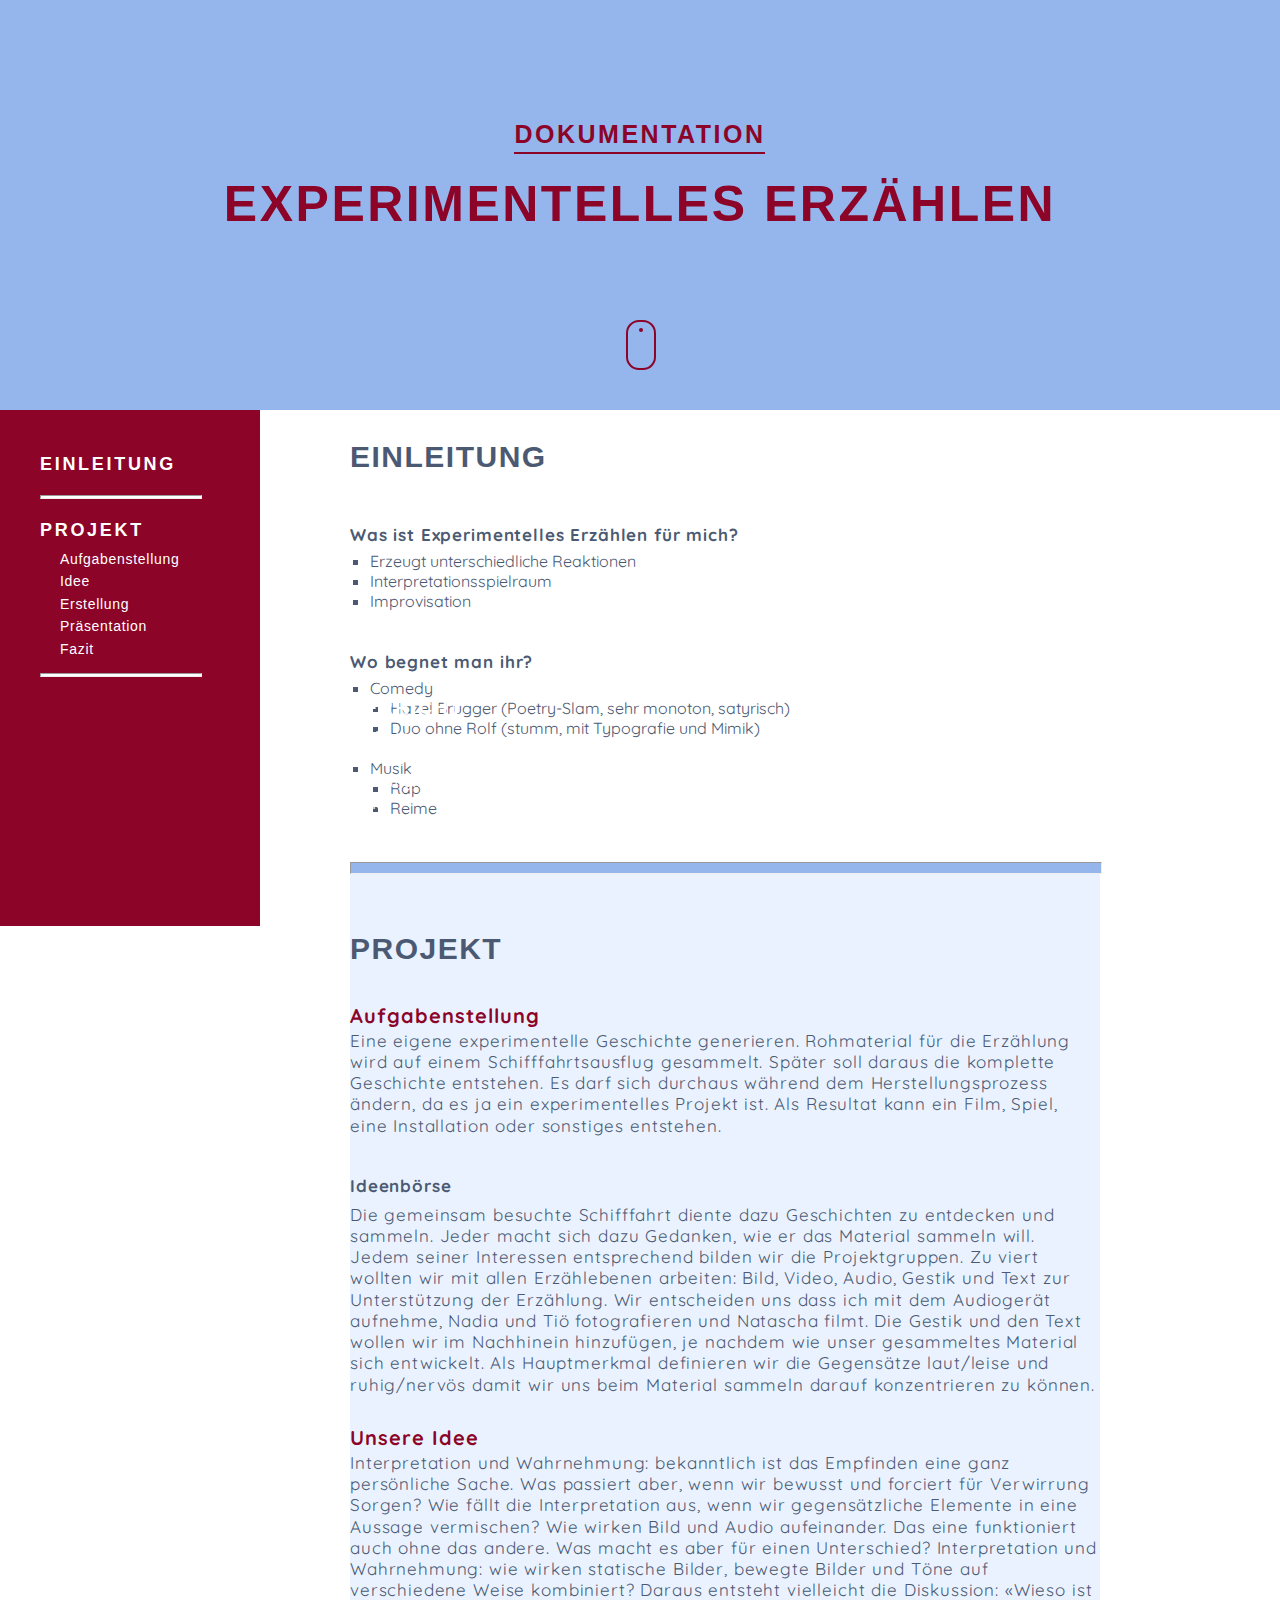
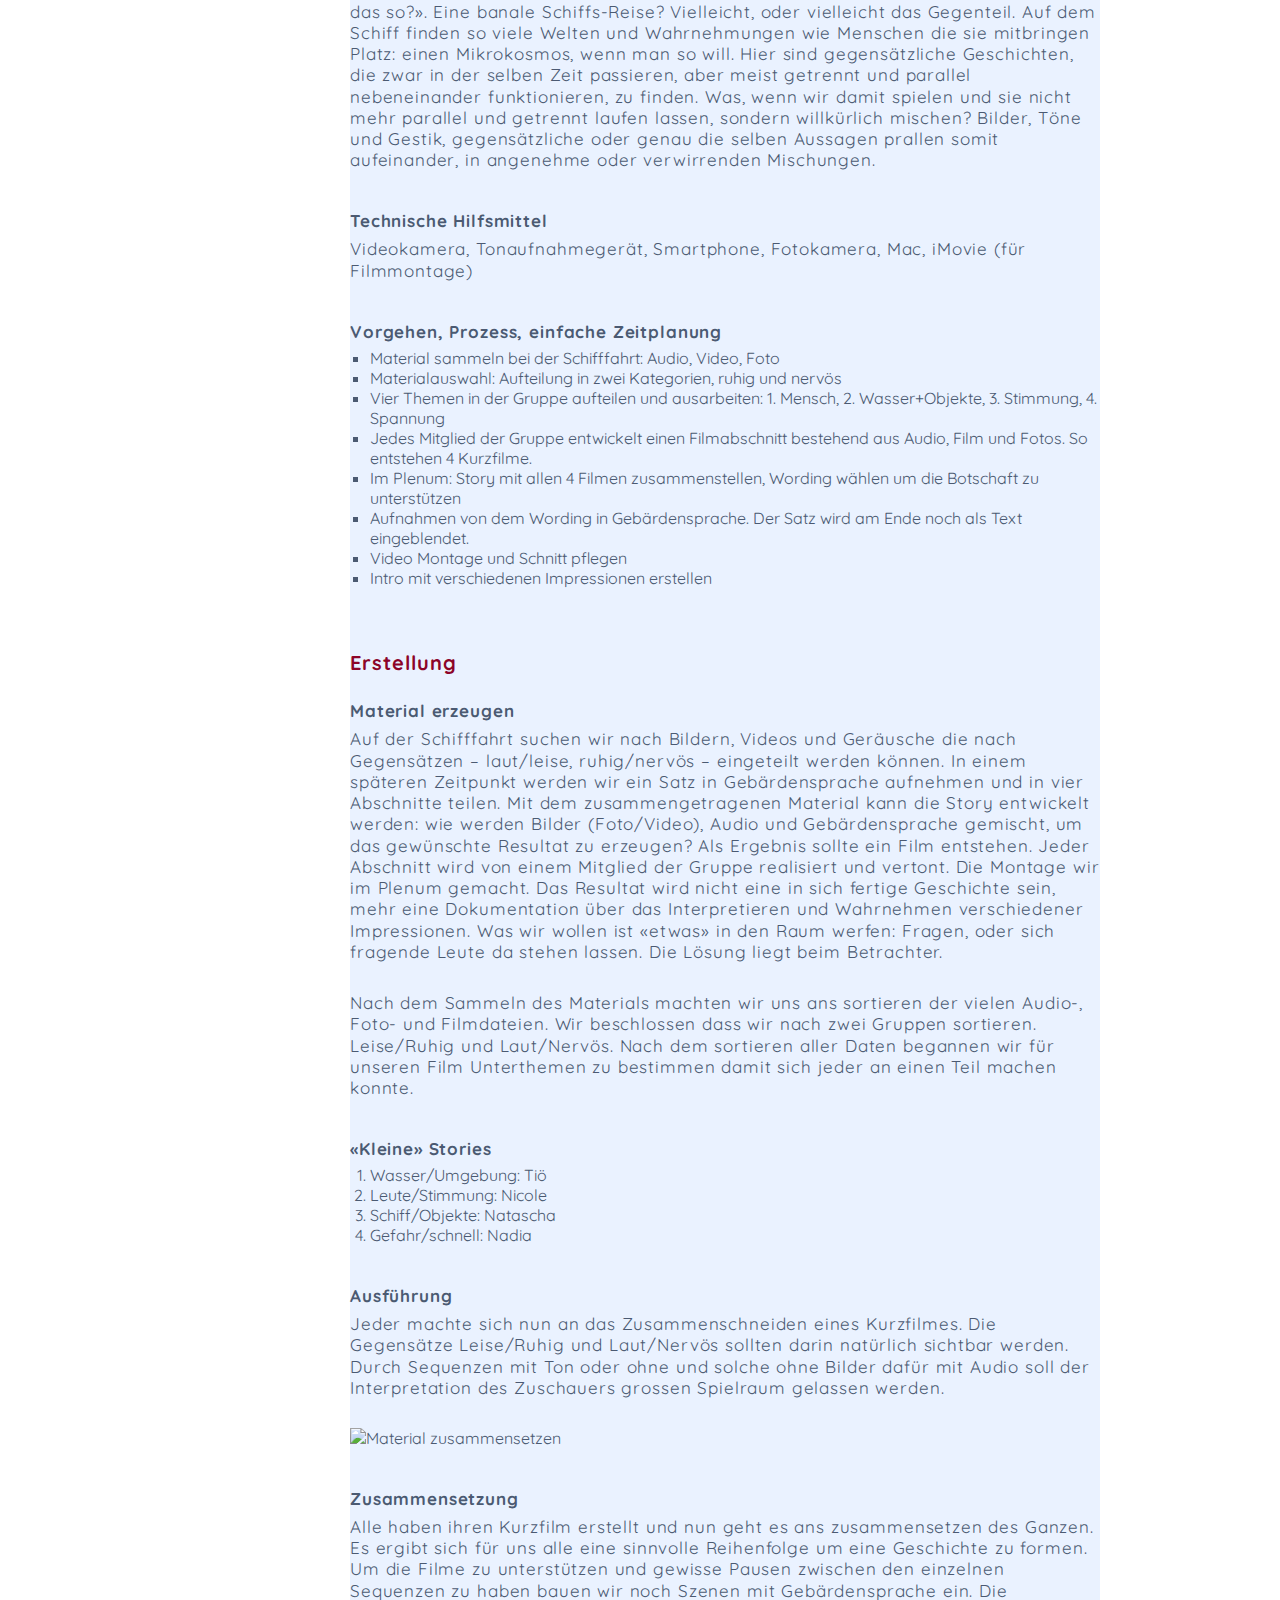
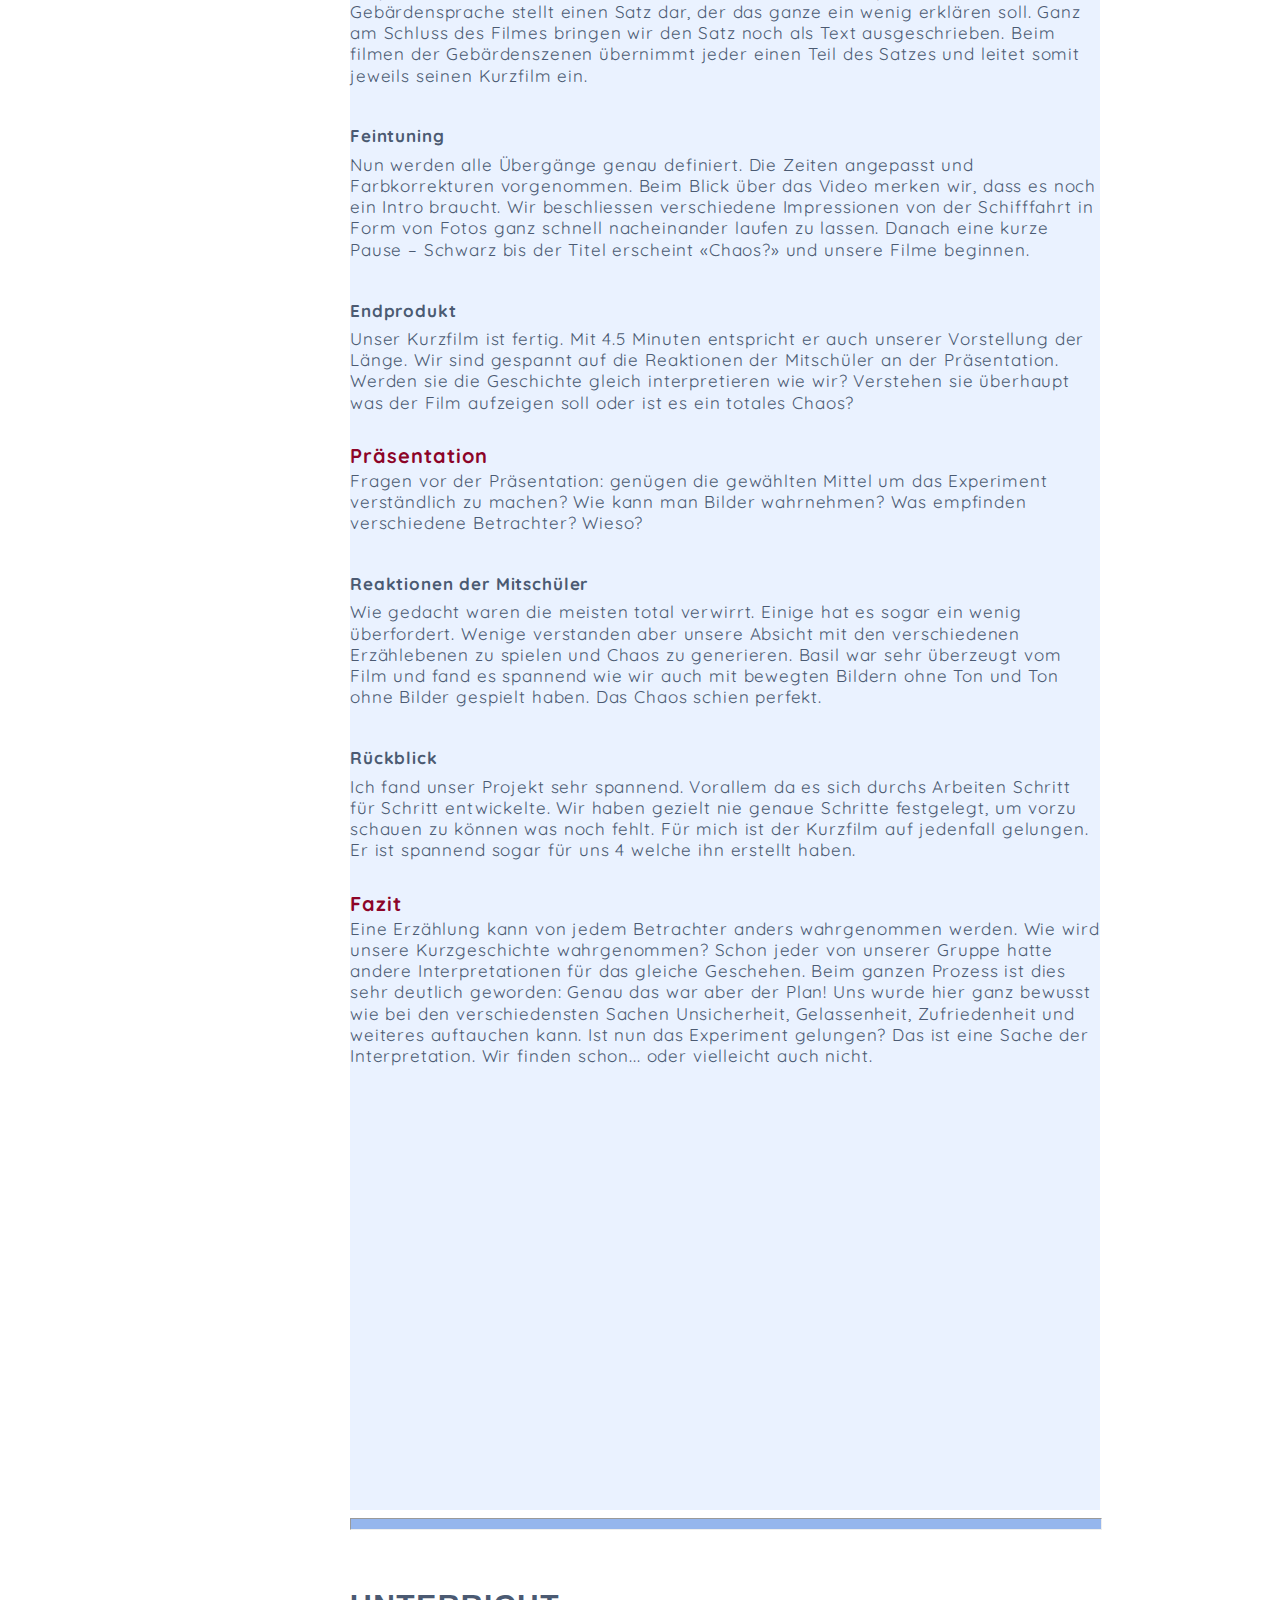
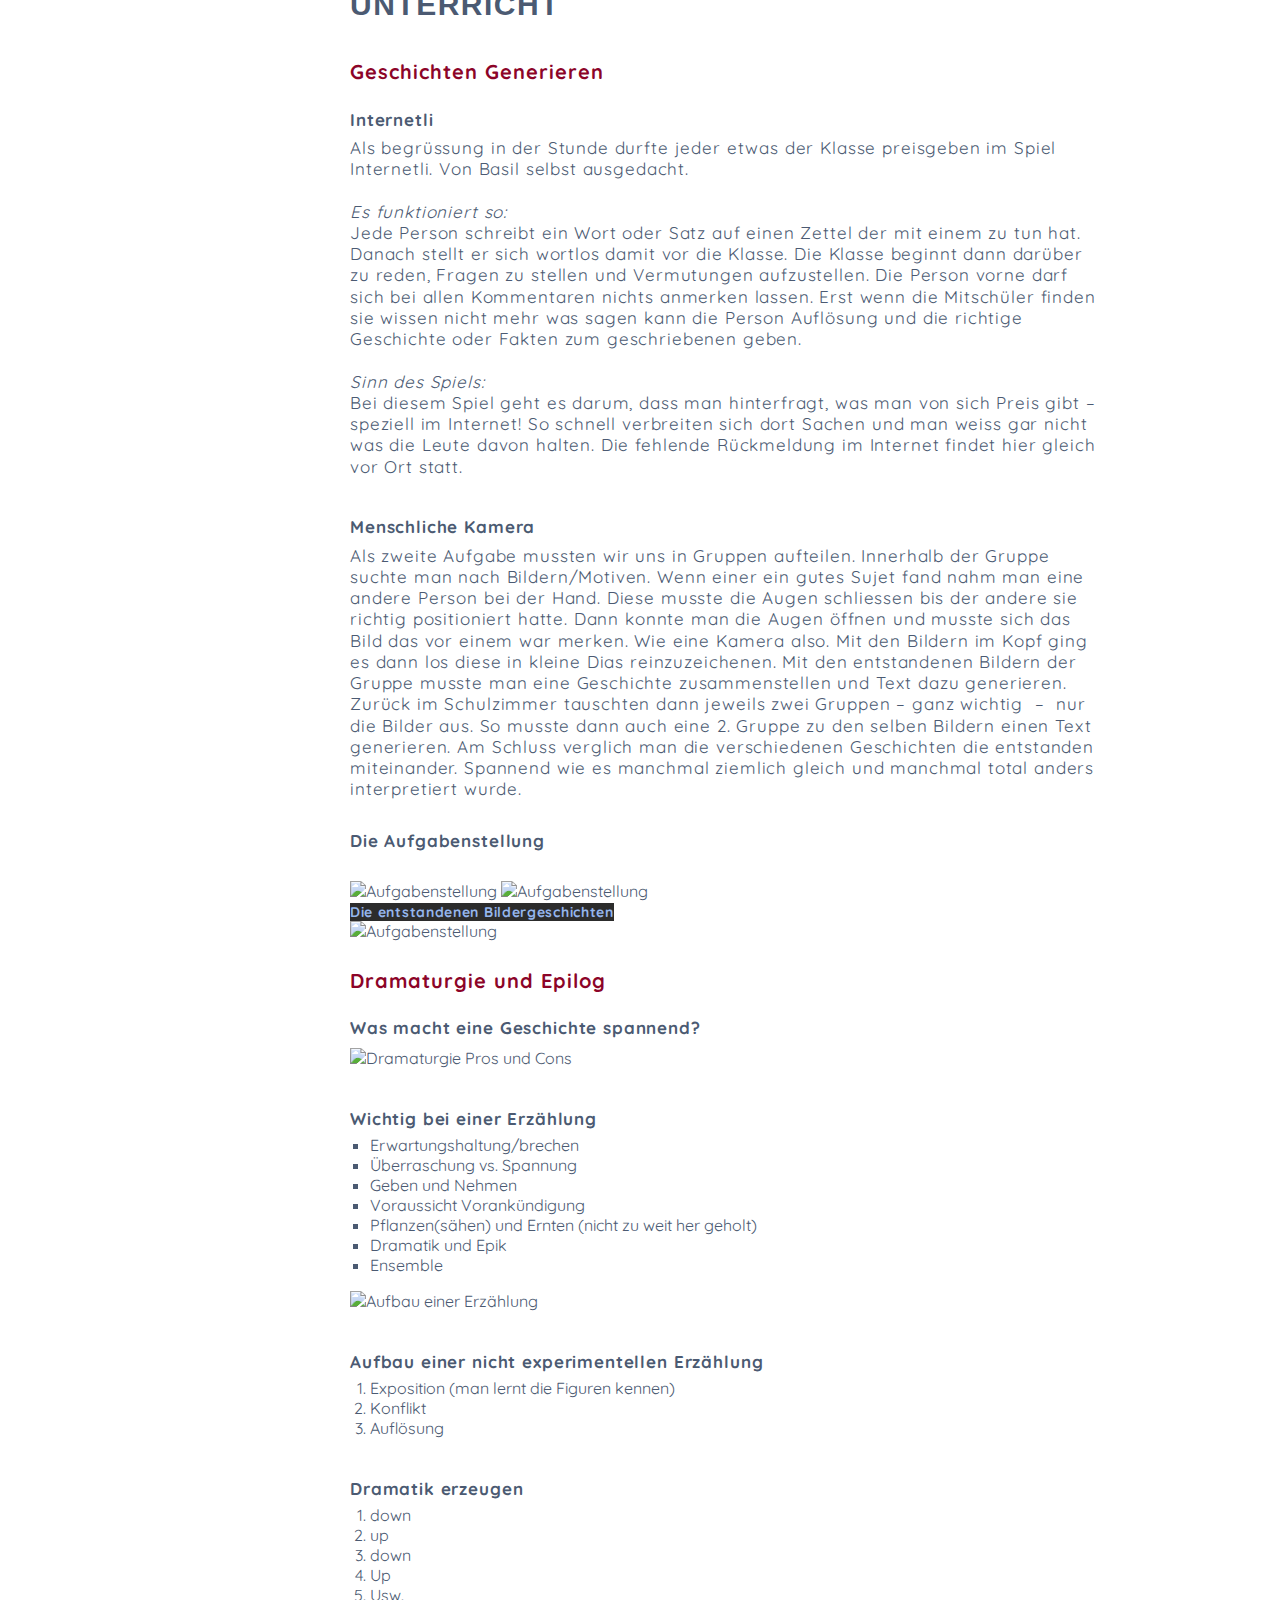
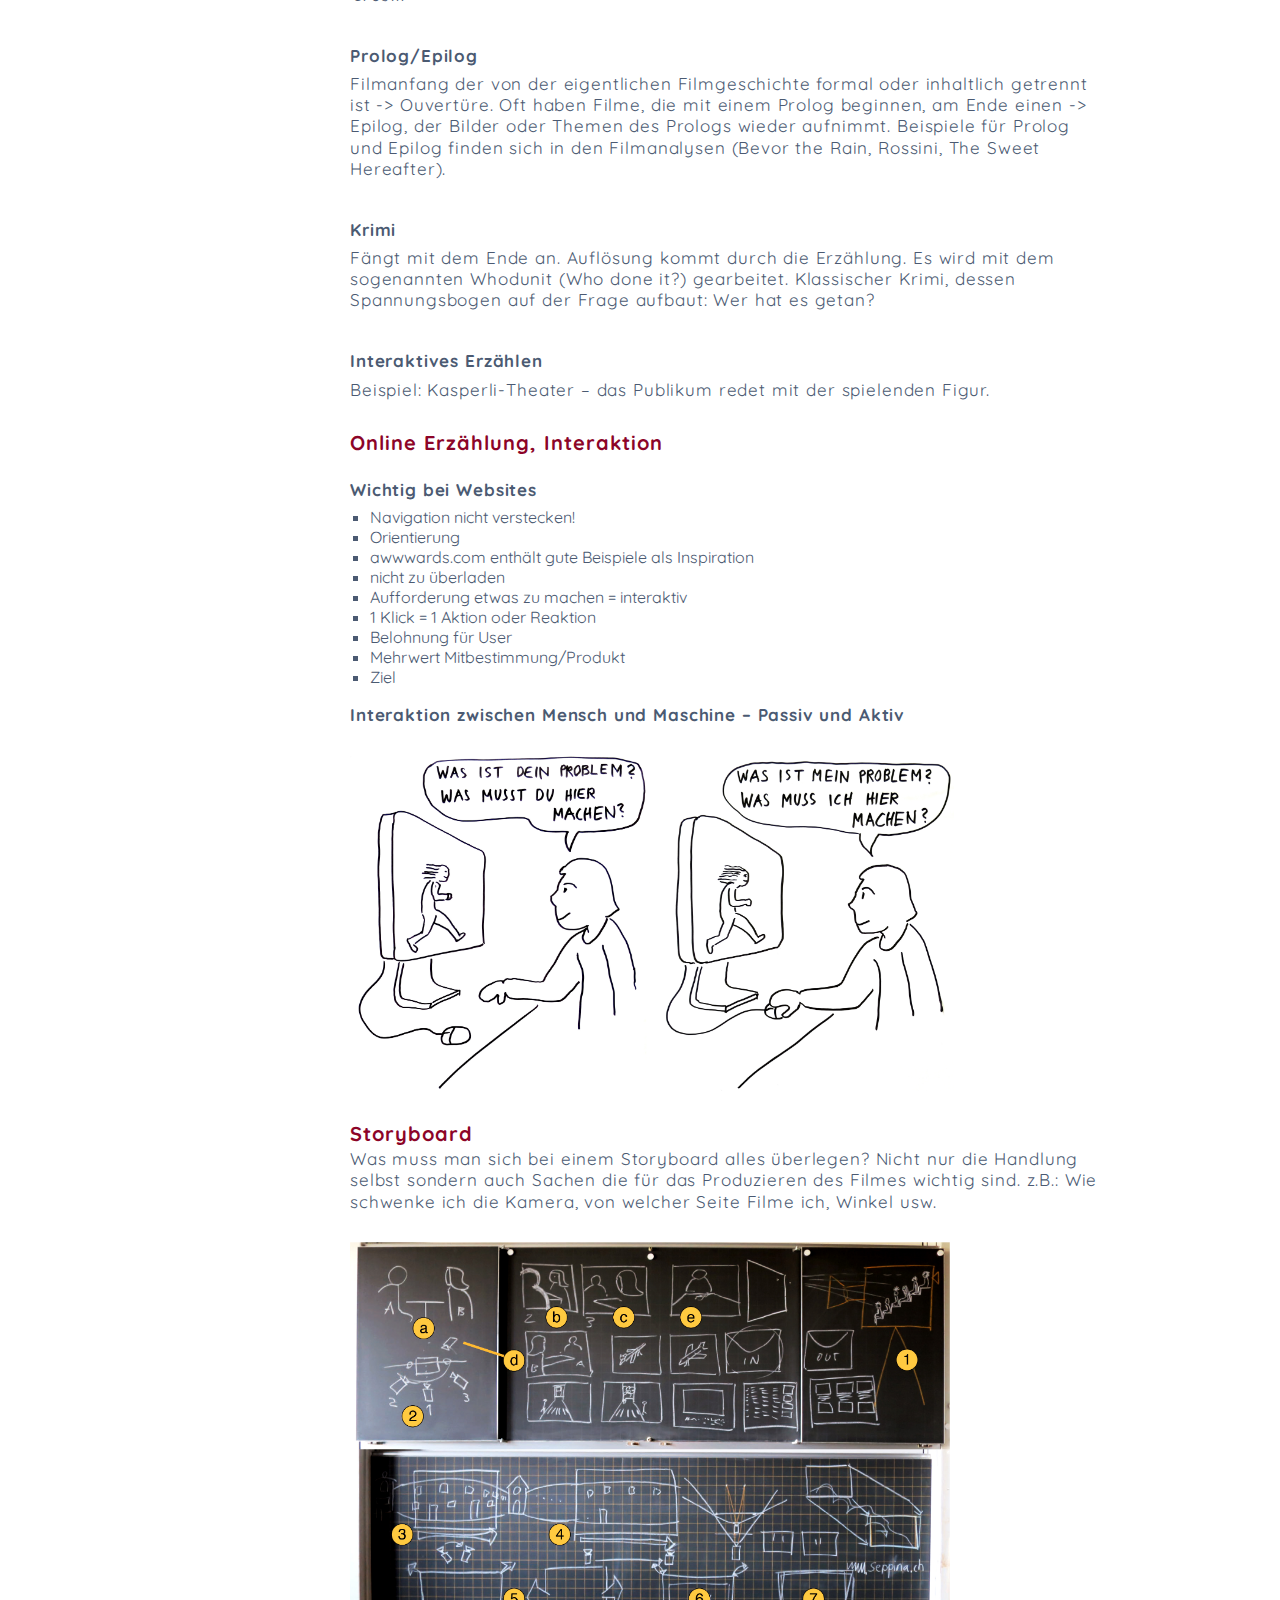
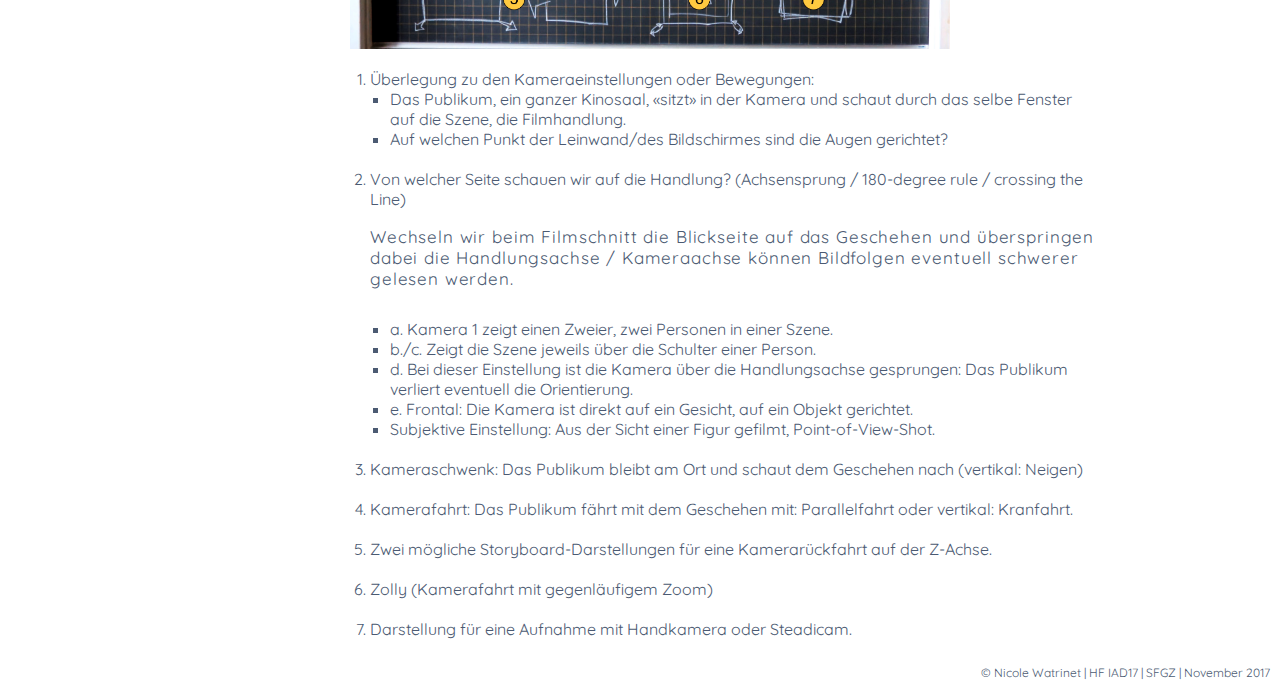
==== commit fafa92ef: "Text" ====
--- a/index.html
+++ b/index.html
@@ -8,36 +8,36 @@
     <script language="javascript" type="text/javascript" src="js/function.js"></script>
   </head>
   <body>
-    <div id="sidebar" class="sidebar">
+    <div class="sidebar">
   <ul class="primary">
     <li class="item">
     	<a href="#Einleitung">Einleitung</a>
         <hr class="whiteline">
    </li>
 
-    <li class="item">
-      <a href="#Projekt">Projekt</a>
+    <li id="projekt" class="item">
+        <a href="#Projekt">Projekt</a>
         <ul class="sub">
-        <li class="subitem">
-          <a href="#Aufgabenstellung">Aufgabenstellung</a>
-        </li>
-        <li class="subitem">
-          <a href="#Idee">Idee</a>
-        </li>
-        <li class="subitem">
-          <a href="#Vorgehen">Erstellung</a>
-        </li>
-        <li class="subitem">
-          <a href="#Präsentation">Präsentation</a>
-        </li>
-        <li class="subitem">
-          <a href="#Fazit">Fazit</a>
-        </li>
-      </ul>
+          <li class="subitem">
+            <a href="#Aufgabenstellung">Aufgabenstellung</a>
+          </li>
+          <li class="subitem">
+            <a href="#Idee">Idee</a>
+          </li>
+          <li class="subitem">
+            <a href="#Vorgehen">Erstellung</a>
+          </li>
+          <li class="subitem">
+            <a href="#Präsentation">Präsentation</a>
+          </li>
+          <li class="subitem">
+            <a href="#Fazit">Fazit</a>
+          </li>
+        </ul>
     <hr class="whiteline">
     </li>
 
-    <li class="item">
+    <li id="unterricht" class="item">
     	<a href="#Unterricht">Unterricht</a>
     	<ul class="sub">
     		<li class="subitem">
@@ -64,7 +64,7 @@
     </div>
 </div>    
 <div class="row content">
-    <h1 class="sec01">Einleitung</h1>
+    <h1 id="Einleitung">Einleitung</h1>
         <h6>Was ist Experimentelles Erzählen für mich?</h6>
         <ul>
           <li>Erzeugt unterschiedliche Reaktionen</li>
@@ -87,87 +87,87 @@
        </ul>
        <br>
 <div id="hintergrund">
-       <hr />
-       <br>
-  <h1 id="Projekt">Projekt</h1>
-<h4 id="Aufgabenstellung">Aufgabenstellung</h4>
-<p>Eine eigene experimentelle Geschichte generieren. Rohmaterial für die Erzählung wird auf einem Schifffahrtsausflug generiert. Später soll daraus die komplette Geschichte entstehen. 
-Es darf sich durchaus während dem Herstellungsprozess ändern, da es ja ein experimentelles Projekt ist. Als Resultat kann ein Film, Spiel, Installation oder sonstiges entstehen.</p>
-
-<h6>Ideenbörse</h6>
-<p>Nun waren wir an der Reihe uns eine Art des Geschichte generieren und erzählen auszudenken. Als Vorlage diente uns die Schifffahrt welche wir gemeinsam besuchten. Die Projektgruppen bildeten wir nach gemeinsamen Interesse. Zu viert wollten wir mit allen Erzählebenen arbeiten: Bild, Video, Audio, Gestik und Text zur Unterstützung der Erzählung. Wir überlegten uns wie wir auf der Schifffahrt die Zeit nutzen werden. Somit beschlossen wir dass ich mit dem Audiogerät aufnehme, Nadia und Tiö fotografieren und Natascha filmt. Die Gestik und den Text wollten wir im Nachhinein generieren je nachdem wie unser gesammeltes Material wird. Im Grunde genommen wollten wir einfach mal möglichst viel Material sammeln. Als einzige Stütze definierten wir die Gegensätze laut/leise und ruhig/nervös um uns beim Material sammeln darauf konzentrieren zu können.</p>
-
-<h4 id="Idee">Unsere Idee</h4>
-<p>Interpretation und Wahrnehmung: bekanntlich ist das Empfinden eine ganz persönliche Sache. Was passiert aber, wenn wir bewusst und forciert für Verwirrung Sorgen? Wie fällt die Interpretation aus, wenn wir gegensätzliche Elemente in eine Aussage vermischen?
-Wie wirken Bild und Audio aufeinander. Das eine funktioniert auch ohne das andere. Was macht es aber für einen Unterschied?
-
-Interpretation und Wahrnehmung: wie wirken statische Bilder, bewegte Bilder und Töne auf verschiedene Weise kombiniert? Daraus entsteht vielleicht die Diskussion: «Wieso ist das so?».
-
-Eine banale Schiffs-Reise? Vielleicht, oder vielleicht das Gegenteil. Auf dem Schiff finden so viele Welten und Wahrnehmungen wie Menschen die sie mitbringen Platz: einen Mikrokosmos, wenn man so will. Hier sind gegensätzliche Geschichten, die zwar in der selben Zeit passieren, aber meist getrennt und parallel nebeneinander funktionieren, zu finden. Was, wenn wir damit spielen und sie nicht mehr parallel und getrennt laufen lassen, sondern willkürlich mischen? Bilder, Töne und Gestik, gegensätzliche oder genau die selben Aussagen prallen somit  aufeinander, in angenehme oder verwirrenden Mischungen.</p>
- 
-<h6>Technische Hilfsmittel</h6>
-<p>Videokamera, Tonaufnahmegerät, Smartphone, Fotokamera, Mac, iMovie (für Filmmontage)</p>
-
-<h6>Vorgehen, Prozess, einfache Zeitplanung</h6>
-<ul>
-  <li>Material sammeln bei der Schifffahrt: Audio, Video, Foto</li>
-  <li>Materialauswahl: Aufteilung in zwei Kategorien, ruhig und nervös</li>
-  <li>Vier Themen in der Gruppe aufteilen und ausarbeiten: 1. Mensch, 2. Wasser+Objekte, 3. Stimmung, 4. Spannung</li>
-  <li>Jedes Mitglied der Gruppe entwickelt einen Filmabschnitt bestehend aus Audio, Film und Fotos. So entstehen 4 Kurzfilme.</li>
-  <li>Im Plenum: Story mit allen 4 Filmen zusammenstellen, Wording wählen um die Botschaft zu unterstützen</li>
-  <li>Aufnahmen von dem Wording in Gebärdensprache. Der Satz wird am  Ende noch als Text eingeblendet.</li>
-  <li>Video Montage und Schnitt pflegen</li>
-  <li>Intro mit verschiedenen Impressionen erstellen</li>
-</ul>
-
-<h4 id="Vorgehen">Erstellung<!-- Tag 2 (16.9) --></h4>
-<h6>Material erzeugen</h6>
-<p>Auf der Schifffahrt suchen wir nach Bildern, Videos und Geräusche die  nach Gegensätzen – laut/leise, ruhig/nervös – eingeteilt werden können. In einem späteren Zeitpunkt werden wir ein Satz in Gebärdensprache aufnehmen und in vier Abschnitte teilen. Mit dem zusammengetragenen  Material kann die Story entwickelt werden: wie werden Bilder (Foto/Video), Audio und Gebärdensprache gemischt, um das gewünschte Resultat zu erzeugen? 
-
-Als Ergebnis sollte ein Film entstehen. Jeder Abschnitt wird von einem Mitglied der Gruppe realisiert und vertont. Die Montage wir im Plenum gemacht. Das Resultat wird nicht eine in sich fertige Geschichte sein, mehr eine Dokumentation über das Interpretieren und Wahrnehmen verschiedener Impressionen. Was wir wollen ist «etwas» in den Raum werfen: Fragen, oder sich fragende Leute da stehen lassen. Die Lösung liegt beim Betrachter.</p>
-
-<p>Nach dem Sammeln des Materials machten wir uns ans sortieren der vielen Audio-, Foto- und Filmdateien. Wir beschlossen dass wir nach zwei Gruppen sortieren. Leise/Ruhig und Laut/Nervös. Nach dem sortieren aller Daten begannen wir für unseren Film Unterthemen zu bestimmen damit sich jeder an einen Teil machen konnte.</p>
- 
-<h6>«Kleine» Stories</h6>
-<ol>
-  <li>Wasser/Umgebung: Tiö</li>
-  <li>Leute/Stimmung: Nicole</li>
-  <li>Schiff/Objekte: Natascha</li>
-  <li>Gefahr/schnell: Nadia</li>
-</0l>
-<h6>Ausführung</h6>
-<p>Jeder machte sich nun an das Zusammenschneiden eines Kurzfilmes. Die Gegensätze Leise/Ruhig und Laut/Nervös sollten darin natürlich sichtbar werden. Durch Sequenzen mit Ton oder ohne und solche ohne Bilder dafür mit Audio soll der Interpretation des Zuschauers grossen Spielraum gelassen werden.</p>
-<img src="Bilder_Portfolio/imovie-schneiden.png" width="80%" alt="Material zusammensetzen">
-
-<h6>Zusammensetzung<!-- Tag 3 (30.9) --></h6>
-<p>Alle haben ihren Kurzfilm erstellt und nun geht es ans zusammensetzen des Ganzen. 
-Es ergibt sich für uns alle eine sinnvolle Reihenfolge um eine Geschichte zu formen.
-Um die Filme zu unterstützen und gewisse Pausen zwischen den einzelnen Sequenzen zu haben bauen wir noch Szenen mit Gebärdensprache ein. Die Gebärdensprache stellt einen Satz dar, der das ganze ein wenig erklären soll. Ganz am Schluss des Filmes bringen wir den Satz noch als Text ausgeschrieben. Beim filmen der Gebärdenszenen übernimmt jeder einen Teil des Satzes und leitet somit jeweils seinen Kurzfilm ein.</p>
-
-<h6>Feintuning</h6>
-<p>Nun werden alle Übergänge genau definiert. Die Zeiten angepasst und Farbkorrekturen vorgenommen. Beim Blick über das Video merken wir, dass es noch ein Intro braucht.
-Wir beschliessen verschiedene Impressionen von der Schifffahrt in Form von Fotos ganz schnell nacheinander laufen zu lassen. Danach eine kurze Pause – Schwarz bis der Titel erscheint «Chaos?» und unsere Filme beginnen.</p>
-
-<h6>Endprodukt</h6>
-<p>Unser Kurzfilm ist fertig. Mit 4.5 Minuten entspricht er auch unserer Vorstellung der Länge. 
-Wir sind gespannt auf die Reaktionen der Mitschüler an der Präsentation. Werden sie die Geschichte gleich interpretieren wie wir? Verstehen sie überhaupt was der Film aufzeigen soll oder ist es ein totales Chaos?</p>
-
-<h4 id="Präsentation">Präsentation<!-- Tag 5 (28.10) --></h4>
-<p>Fragen vor der Präsentation: genügen die gewählten Mittel um das Experiment verständlich zu machen?
-Wie kann man Bilder wahrnehmen? Was empfinden verschiedene Betrachter? Wieso?</p>
-
-<h6>Reaktionen der Mitschüler</h6>
-<p>Wie gedacht waren die meisten total verwirrt. Einige hat es sogar ein wenig überfordert. Wenige verstanden aber unsere Absicht mit den verschiedenen Erzählebenen zu spielen und Chaos zu generieren. Basil war sehr überzeugt vom Film und fand es spannend wie wir auch mit bewegten Bildern ohne Ton und Ton ohne Bilder gespielt haben. Das Chaos schien perfekt.</p>
-
-<h6>Rückblick</h6>
-<p>Ich fand unser Projekt sehr spannend. Vorallem da es sich durchs Arbeiten Schritt für Schritt entwickelte. Wir haben gezielt nie genaue Schritte festgelegt, um vorzu schauen zu können was noch fehlt. Für mich ist der Kurzfilm auf jedenfall gelungen. Er ist spannend sogar für uns 4 welche ihn erstellt haben.</p>
-
-<h4 id="Fazit">Fazit</h4>
-<p>Eine Erzählung kann von jedem Betrachter anders wahrgenommen werden. Wie wird unsere Kurzgeschichte wahrgenommen? Schon jeder von unserer Gruppe hatte andere Interpretationen für das gleiche Geschehen. Beim ganzen Prozess ist dies sehr deutlich geworden: Genau das war aber der Plan! Uns wurde hier ganz bewusst wie bei den verschiedensten Sachen Unsicherheit, Gelassenheit, Zufriedenheit und weiteres auftauchen kann. 
-Ist nun das Experiment gelungen? Das ist eine Sache der Interpretation. Wir finden schon... oder vielleicht auch nicht.</p>
-<iframe src="https://player.vimeo.com/video/246433582" width="640" height="360" frameborder="0" webkitallowfullscreen mozallowfullscreen allowfullscreen></iframe>
-<p><a href="https://vimeo.com/246433582"></a><a href="https://vimeo.com/user76133856"></a><a href="https://vimeo.com"></a></p>
-       <br>
+    <hr/>
+    <br>
+    <h1 id="Projekt">Projekt</h1>
+  <h4 id="Aufgabenstellung">Aufgabenstellung</h4>
+  <p>Eine eigene experimentelle Geschichte generieren. Rohmaterial für die Erzählung wird auf einem Schifffahrtsausflug gesammelt. Später soll daraus die komplette Geschichte entstehen. 
+  Es darf sich durchaus während dem Herstellungsprozess ändern, da es ja ein experimentelles Projekt ist. Als Resultat kann ein Film, Spiel, eine Installation oder sonstiges entstehen.</p>
+
+  <h6>Ideenbörse</h6>
+  <p>Die gemeinsam besuchte Schifffahrt diente dazu Geschichten zu entdecken und sammeln. Jeder macht sich dazu Gedanken, wie er das Material sammeln will. Jedem seiner Interessen entsprechend bilden wir die Projektgruppen. Zu viert wollten wir mit allen Erzählebenen arbeiten: Bild, Video, Audio, Gestik und Text zur Unterstützung der Erzählung. Wir entscheiden uns dass ich mit dem Audiogerät aufnehme, Nadia und Tiö fotografieren und Natascha filmt. Die Gestik und den Text wollen wir im Nachhinein hinzufügen, je nachdem wie unser gesammeltes Material sich entwickelt. Als Hauptmerkmal definieren wir die Gegensätze laut/leise und ruhig/nervös damit wir uns beim Material sammeln darauf konzentrieren zu können.</p>
+
+  <h4 id="Idee">Unsere Idee</h4>
+  <p>Interpretation und Wahrnehmung: bekanntlich ist das Empfinden eine ganz persönliche Sache. Was passiert aber, wenn wir bewusst und forciert für Verwirrung Sorgen? Wie fällt die Interpretation aus, wenn wir gegensätzliche Elemente in eine Aussage vermischen?
+  Wie wirken Bild und Audio aufeinander. Das eine funktioniert auch ohne das andere. Was macht es aber für einen Unterschied?
+
+  Interpretation und Wahrnehmung: wie wirken statische Bilder, bewegte Bilder und Töne auf verschiedene Weise kombiniert? Daraus entsteht vielleicht die Diskussion: «Wieso ist das so?».
+
+  Eine banale Schiffs-Reise? Vielleicht, oder vielleicht das Gegenteil. Auf dem Schiff finden so viele Welten und Wahrnehmungen wie Menschen die sie mitbringen Platz: einen Mikrokosmos, wenn man so will. Hier sind gegensätzliche Geschichten, die zwar in der selben Zeit passieren, aber meist getrennt und parallel nebeneinander funktionieren, zu finden. Was, wenn wir damit spielen und sie nicht mehr parallel und getrennt laufen lassen, sondern willkürlich mischen? Bilder, Töne und Gestik, gegensätzliche oder genau die selben Aussagen prallen somit  aufeinander, in angenehme oder verwirrenden Mischungen.</p>
+   
+  <h6>Technische Hilfsmittel</h6>
+  <p>Videokamera, Tonaufnahmegerät, Smartphone, Fotokamera, Mac, iMovie (für Filmmontage)</p>
+
+  <h6>Vorgehen, Prozess, einfache Zeitplanung</h6>
+  <ul>
+    <li>Material sammeln bei der Schifffahrt: Audio, Video, Foto</li>
+    <li>Materialauswahl: Aufteilung in zwei Kategorien, ruhig und nervös</li>
+    <li>Vier Themen in der Gruppe aufteilen und ausarbeiten: 1. Mensch, 2. Wasser+Objekte, 3. Stimmung, 4. Spannung</li>
+    <li>Jedes Mitglied der Gruppe entwickelt einen Filmabschnitt bestehend aus Audio, Film und Fotos. So entstehen 4 Kurzfilme.</li>
+    <li>Im Plenum: Story mit allen 4 Filmen zusammenstellen, Wording wählen um die Botschaft zu unterstützen</li>
+    <li>Aufnahmen von dem Wording in Gebärdensprache. Der Satz wird am  Ende noch als Text eingeblendet.</li>
+    <li>Video Montage und Schnitt pflegen</li>
+    <li>Intro mit verschiedenen Impressionen erstellen</li>
+  </ul>
+<br>
+  <h4 id="Vorgehen">Erstellung<!-- Tag 2 (16.9) --></h4>
+  <h6>Material erzeugen</h6>
+  <p>Auf der Schifffahrt suchen wir nach Bildern, Videos und Geräusche die  nach Gegensätzen – laut/leise, ruhig/nervös – eingeteilt werden können. In einem späteren Zeitpunkt werden wir ein Satz in Gebärdensprache aufnehmen und in vier Abschnitte teilen. Mit dem zusammengetragenen  Material kann die Story entwickelt werden: wie werden Bilder (Foto/Video), Audio und Gebärdensprache gemischt, um das gewünschte Resultat zu erzeugen? 
+
+  Als Ergebnis sollte ein Film entstehen. Jeder Abschnitt wird von einem Mitglied der Gruppe realisiert und vertont. Die Montage wir im Plenum gemacht. Das Resultat wird nicht eine in sich fertige Geschichte sein, mehr eine Dokumentation über das Interpretieren und Wahrnehmen verschiedener Impressionen. Was wir wollen ist «etwas» in den Raum werfen: Fragen, oder sich fragende Leute da stehen lassen. Die Lösung liegt beim Betrachter.</p>
+
+  <p>Nach dem Sammeln des Materials machten wir uns ans sortieren der vielen Audio-, Foto- und Filmdateien. Wir beschlossen dass wir nach zwei Gruppen sortieren. Leise/Ruhig und Laut/Nervös. Nach dem sortieren aller Daten begannen wir für unseren Film Unterthemen zu bestimmen damit sich jeder an einen Teil machen konnte.</p>
+   
+  <h6>«Kleine» Stories</h6>
+  <ol>
+    <li>Wasser/Umgebung: Tiö</li>
+    <li>Leute/Stimmung: Nicole</li>
+    <li>Schiff/Objekte: Natascha</li>
+    <li>Gefahr/schnell: Nadia</li>
+  </ol>
+  <h6>Ausführung</h6>
+  <p>Jeder machte sich nun an das Zusammenschneiden eines Kurzfilmes. Die Gegensätze Leise/Ruhig und Laut/Nervös sollten darin natürlich sichtbar werden. Durch Sequenzen mit Ton oder ohne und solche ohne Bilder dafür mit Audio soll der Interpretation des Zuschauers grossen Spielraum gelassen werden.</p>
+  <img src="Bilder_Portfolio/imovie-schneiden.png" width="80%" alt="Material zusammensetzen">
+
+  <h6>Zusammensetzung<!-- Tag 3 (30.9) --></h6>
+  <p>Alle haben ihren Kurzfilm erstellt und nun geht es ans zusammensetzen des Ganzen. 
+  Es ergibt sich für uns alle eine sinnvolle Reihenfolge um eine Geschichte zu formen.
+  Um die Filme zu unterstützen und gewisse Pausen zwischen den einzelnen Sequenzen zu haben bauen wir noch Szenen mit Gebärdensprache ein. Die Gebärdensprache stellt einen Satz dar, der das ganze ein wenig erklären soll. Ganz am Schluss des Filmes bringen wir den Satz noch als Text ausgeschrieben. Beim filmen der Gebärdenszenen übernimmt jeder einen Teil des Satzes und leitet somit jeweils seinen Kurzfilm ein.</p>
+
+  <h6>Feintuning</h6>
+  <p>Nun werden alle Übergänge genau definiert. Die Zeiten angepasst und Farbkorrekturen vorgenommen. Beim Blick über das Video merken wir, dass es noch ein Intro braucht.
+  Wir beschliessen verschiedene Impressionen von der Schifffahrt in Form von Fotos ganz schnell nacheinander laufen zu lassen. Danach eine kurze Pause – Schwarz bis der Titel erscheint «Chaos?» und unsere Filme beginnen.</p>
+
+  <h6>Endprodukt</h6>
+  <p>Unser Kurzfilm ist fertig. Mit 4.5 Minuten entspricht er auch unserer Vorstellung der Länge. 
+  Wir sind gespannt auf die Reaktionen der Mitschüler an der Präsentation. Werden sie die Geschichte gleich interpretieren wie wir? Verstehen sie überhaupt was der Film aufzeigen soll oder ist es ein totales Chaos?</p>
+
+  <h4 id="Präsentation">Präsentation<!-- Tag 5 (28.10) --></h4>
+  <p>Fragen vor der Präsentation: genügen die gewählten Mittel um das Experiment verständlich zu machen?
+  Wie kann man Bilder wahrnehmen? Was empfinden verschiedene Betrachter? Wieso?</p>
+
+  <h6>Reaktionen der Mitschüler</h6>
+  <p>Wie gedacht waren die meisten total verwirrt. Einige hat es sogar ein wenig überfordert. Wenige verstanden aber unsere Absicht mit den verschiedenen Erzählebenen zu spielen und Chaos zu generieren. Basil war sehr überzeugt vom Film und fand es spannend wie wir auch mit bewegten Bildern ohne Ton und Ton ohne Bilder gespielt haben. Das Chaos schien perfekt.</p>
+
+  <h6>Rückblick</h6>
+  <p>Ich fand unser Projekt sehr spannend. Vorallem da es sich durchs Arbeiten Schritt für Schritt entwickelte. Wir haben gezielt nie genaue Schritte festgelegt, um vorzu schauen zu können was noch fehlt. Für mich ist der Kurzfilm auf jedenfall gelungen. Er ist spannend sogar für uns 4 welche ihn erstellt haben.</p>
+
+  <h4 id="Fazit">Fazit</h4>
+  <p>Eine Erzählung kann von jedem Betrachter anders wahrgenommen werden. Wie wird unsere Kurzgeschichte wahrgenommen? Schon jeder von unserer Gruppe hatte andere Interpretationen für das gleiche Geschehen. Beim ganzen Prozess ist dies sehr deutlich geworden: Genau das war aber der Plan! Uns wurde hier ganz bewusst wie bei den verschiedensten Sachen Unsicherheit, Gelassenheit, Zufriedenheit und weiteres auftauchen kann. 
+  Ist nun das Experiment gelungen? Das ist eine Sache der Interpretation. Wir finden schon... oder vielleicht auch nicht.</p>
+  <iframe src="https://player.vimeo.com/video/246433582" width="640" height="360" frameborder="0" webkitallowfullscreen mozallowfullscreen allowfullscreen></iframe>
+  <p><a href="https://vimeo.com/246433582"></a><a href="https://vimeo.com/user76133856"></a><a href="https://vimeo.com"></a></p>
+         <br>
 </div>
        <hr />
        <br>
@@ -195,7 +195,7 @@
        <h8>Die entstandenen Bildergeschichten</h8>
         <br>
         <img src="Bilder_Portfolio/04_gezeichnete_Bildfolge_Dias.jpg" width="80%" alt="Aufgabenstellung">
-
+        <br>
 <h4 id="Dramaturgie">Dramaturgie und Epilog</h4>
 <h6>Was macht eine Geschichte spannend?</h6><br>
 <img src="Bilder_Portfolio/05_a_Exp-Erz_Sammlung.jpg" width="80%" alt="Dramaturgie Pros und Cons">
@@ -217,7 +217,7 @@
   <li>Auflösung</li>
 </ol>
 
-<h6>Dramatik</h6>
+<h6>Dramatik erzeugen</h6>
 <ol>
   <li>down</li>
   <li>up</li>
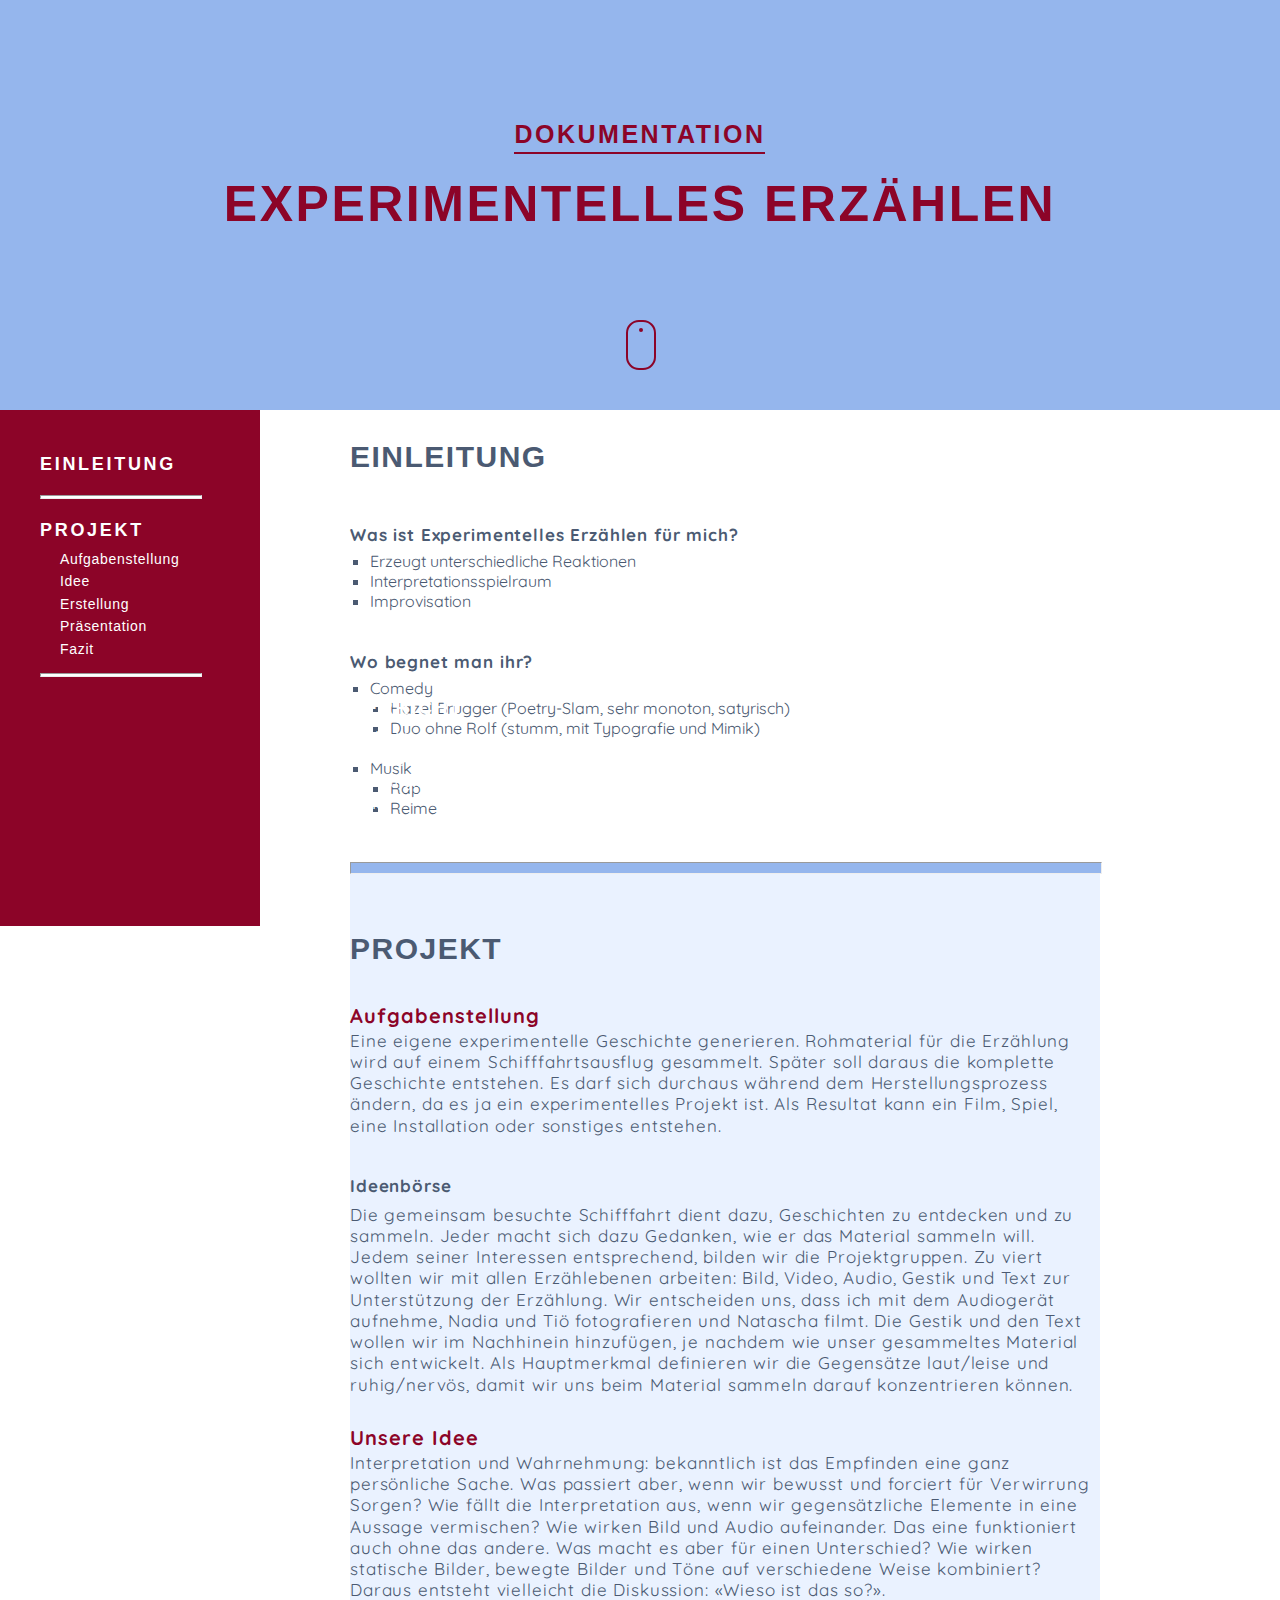
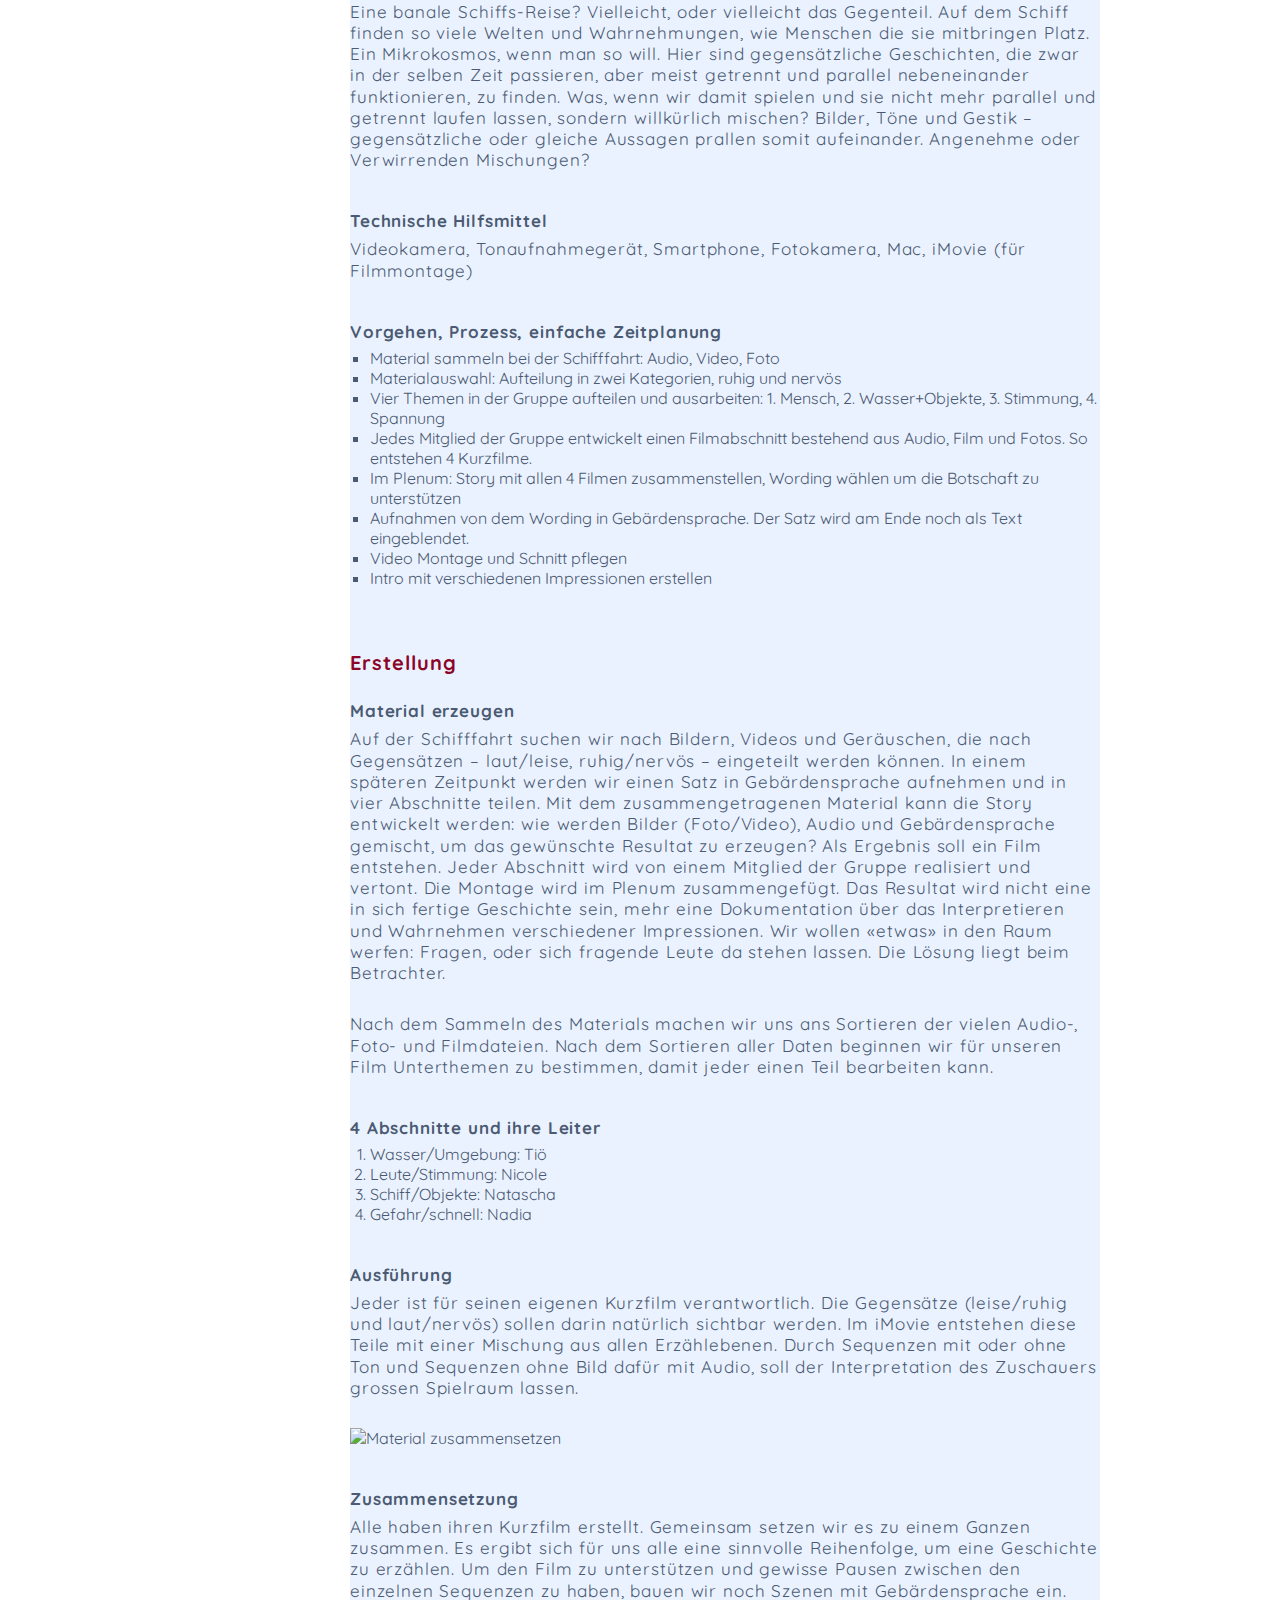
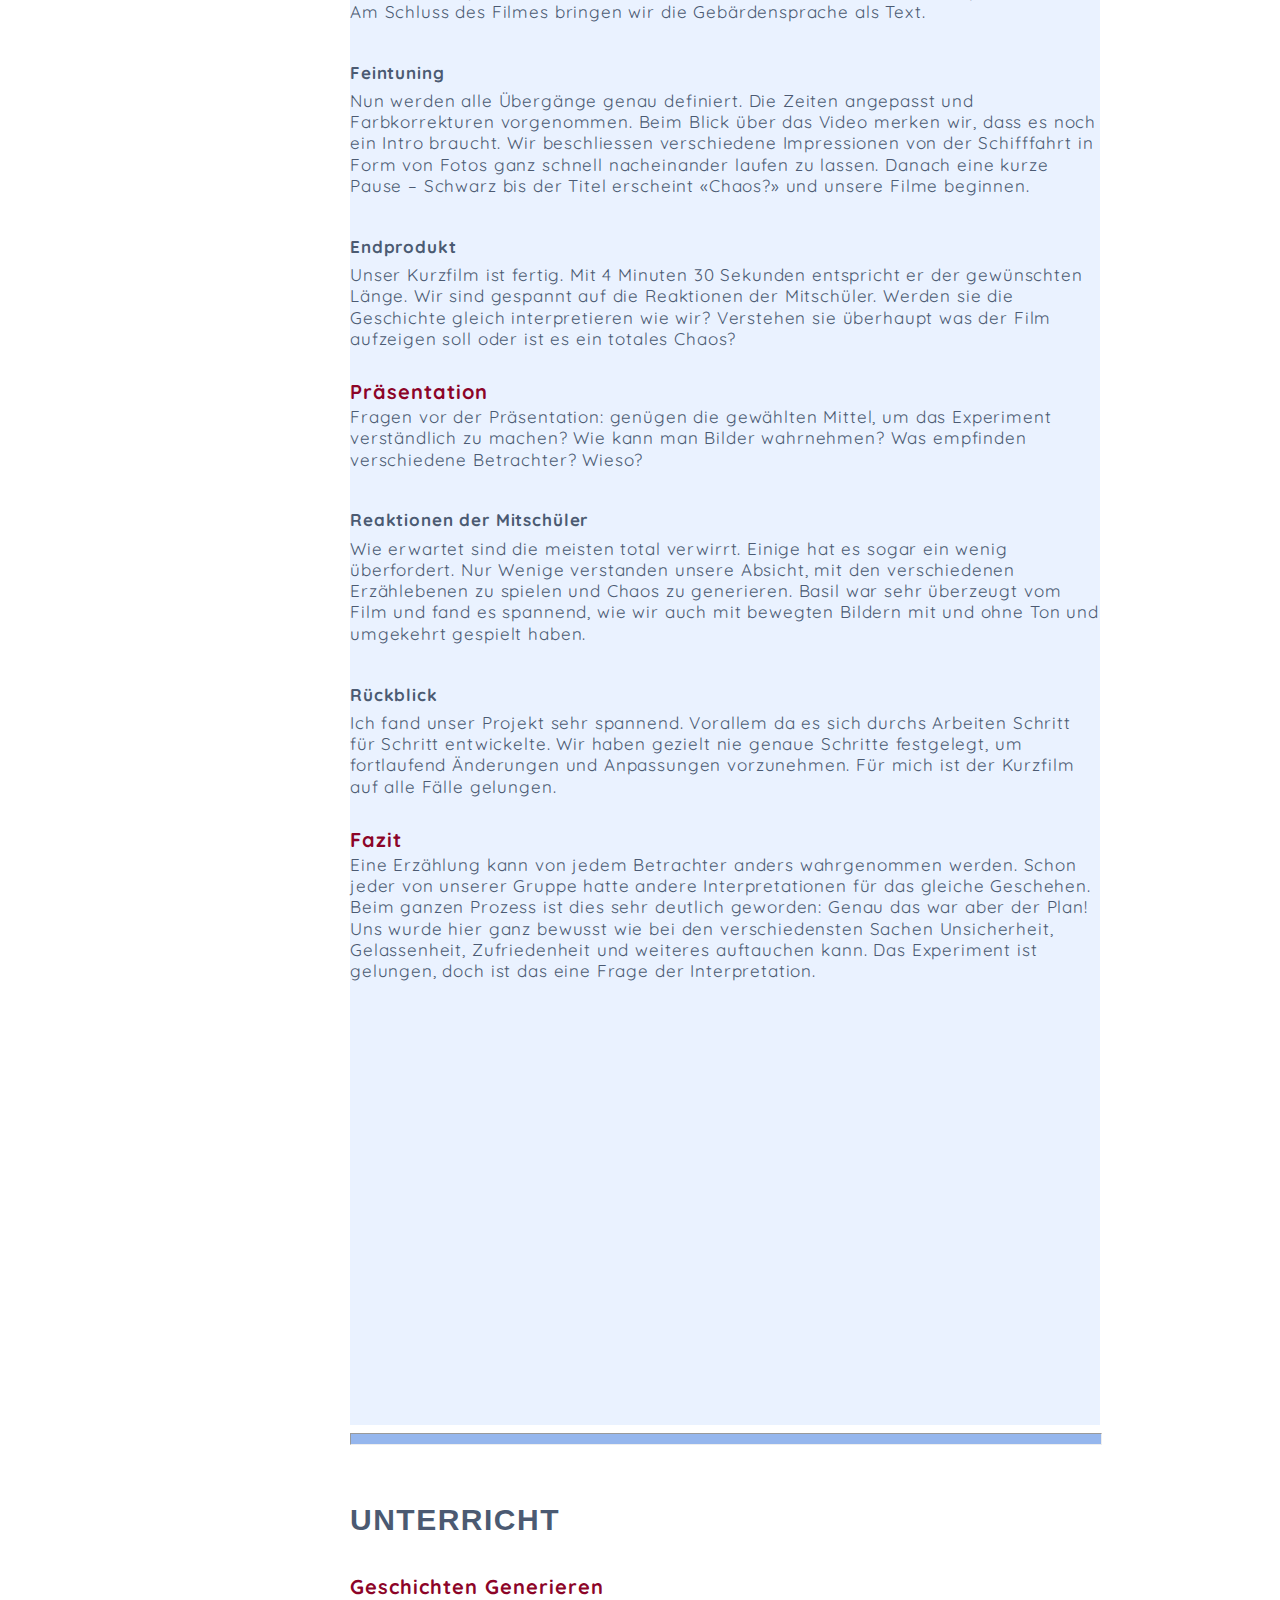
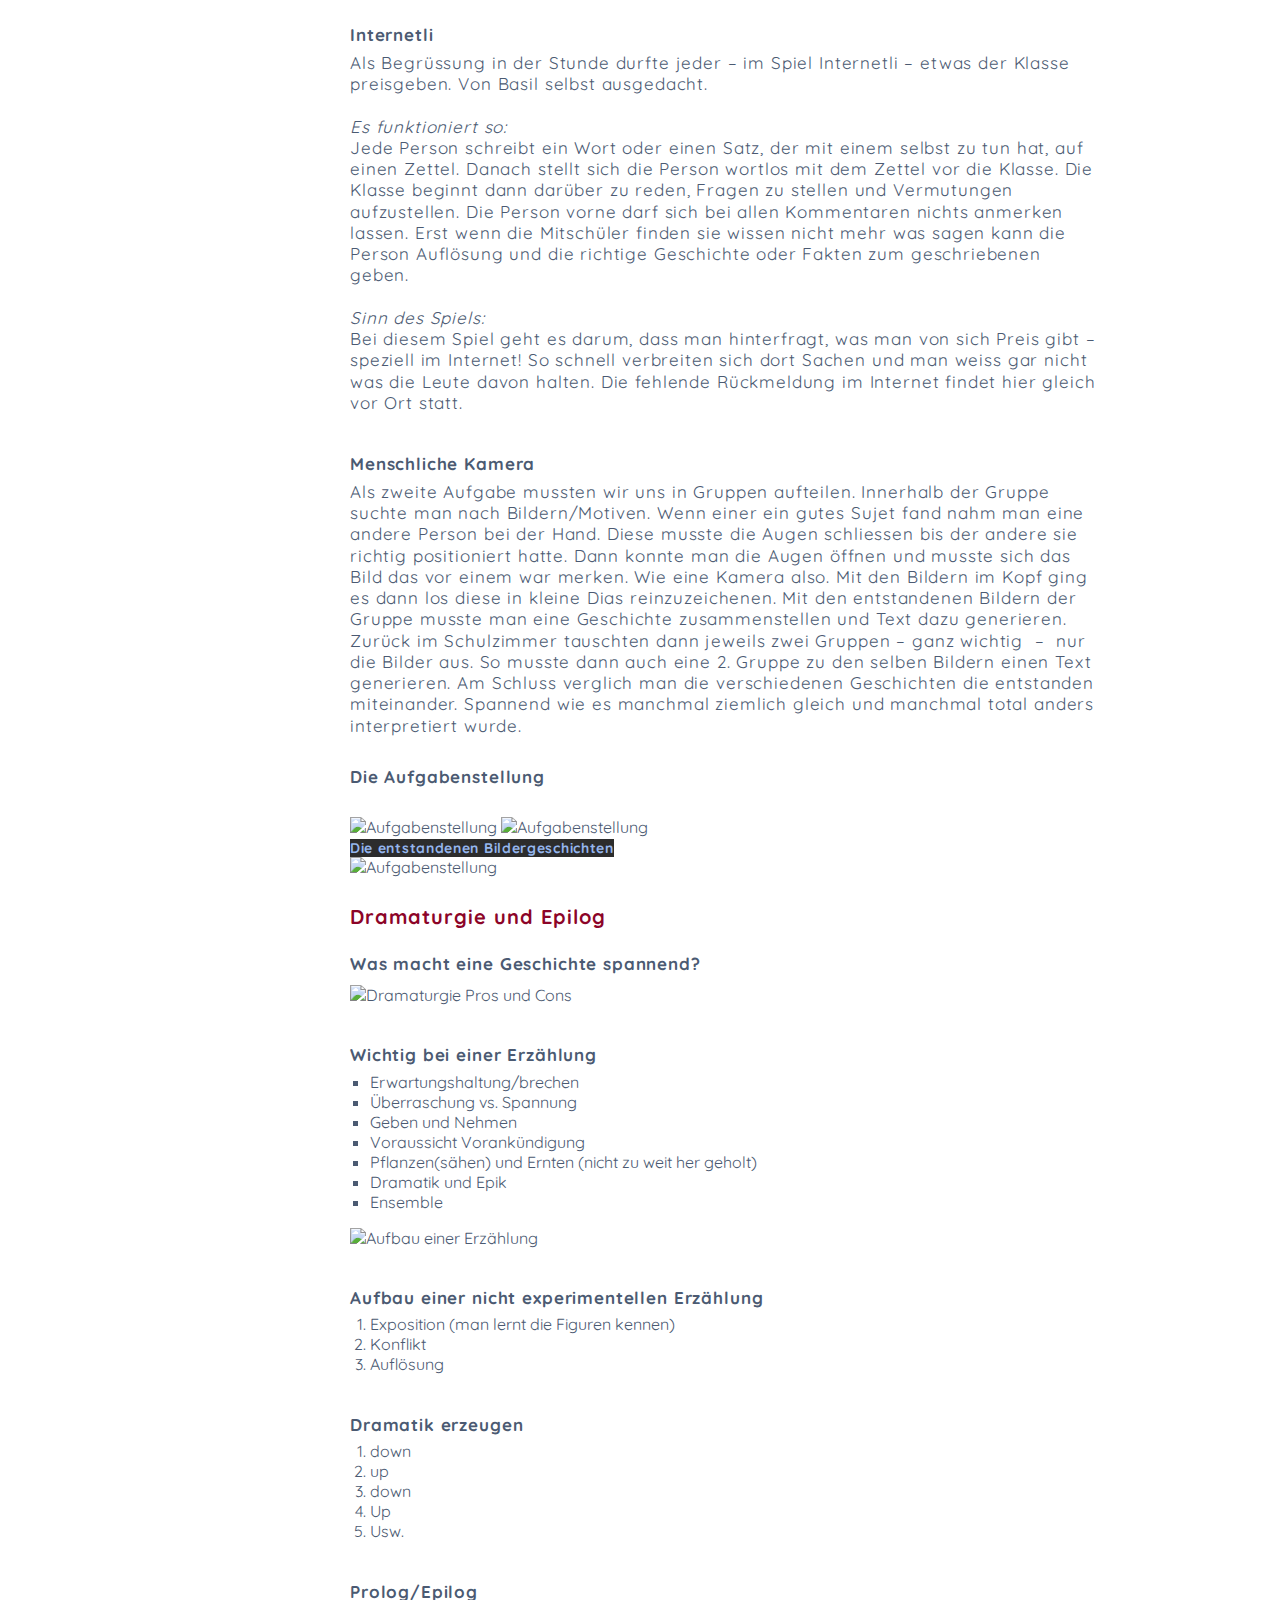
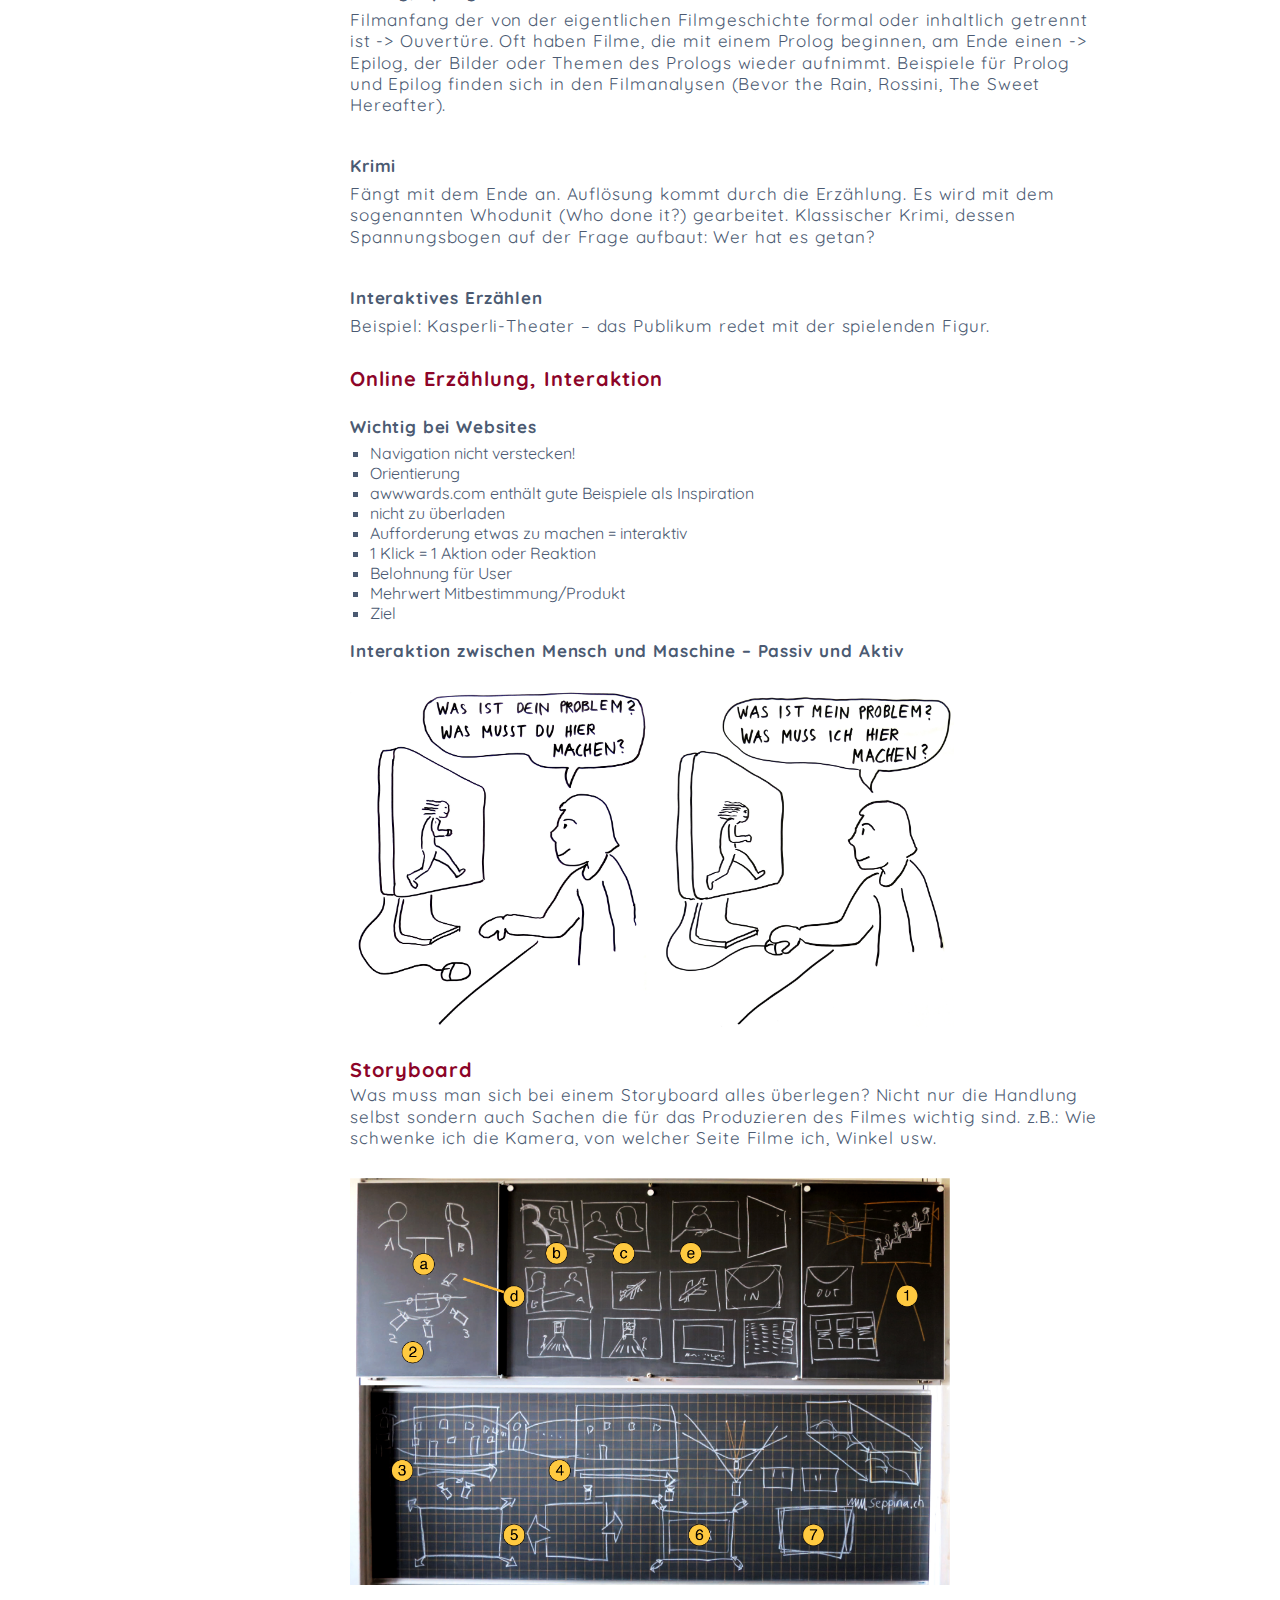
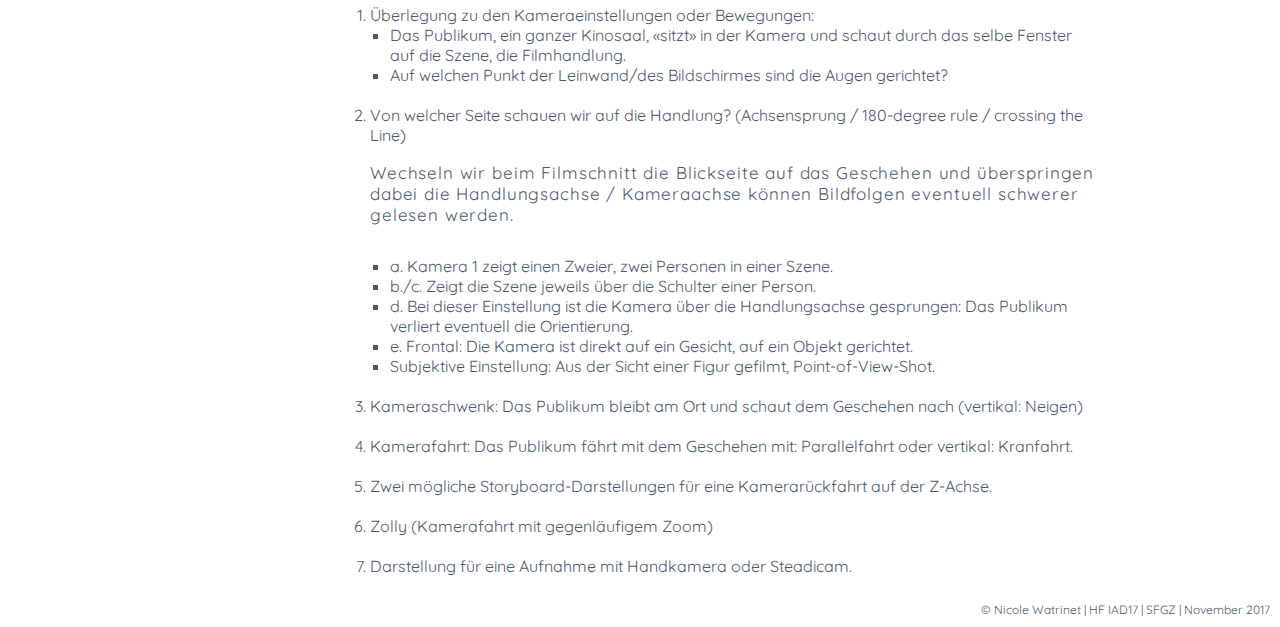
==== commit 97886d4a: "Projekt" ====
--- a/index.html
+++ b/index.html
@@ -95,15 +95,14 @@
   Es darf sich durchaus während dem Herstellungsprozess ändern, da es ja ein experimentelles Projekt ist. Als Resultat kann ein Film, Spiel, eine Installation oder sonstiges entstehen.</p>
 
   <h6>Ideenbörse</h6>
-  <p>Die gemeinsam besuchte Schifffahrt diente dazu Geschichten zu entdecken und sammeln. Jeder macht sich dazu Gedanken, wie er das Material sammeln will. Jedem seiner Interessen entsprechend bilden wir die Projektgruppen. Zu viert wollten wir mit allen Erzählebenen arbeiten: Bild, Video, Audio, Gestik und Text zur Unterstützung der Erzählung. Wir entscheiden uns dass ich mit dem Audiogerät aufnehme, Nadia und Tiö fotografieren und Natascha filmt. Die Gestik und den Text wollen wir im Nachhinein hinzufügen, je nachdem wie unser gesammeltes Material sich entwickelt. Als Hauptmerkmal definieren wir die Gegensätze laut/leise und ruhig/nervös damit wir uns beim Material sammeln darauf konzentrieren zu können.</p>
+  <p>Die gemeinsam besuchte Schifffahrt dient dazu, Geschichten zu entdecken und zu sammeln. Jeder macht sich dazu Gedanken, wie er das Material sammeln will. Jedem seiner Interessen entsprechend, bilden wir die Projektgruppen. Zu viert wollten wir mit allen Erzählebenen arbeiten: Bild, Video, Audio, Gestik und Text zur Unterstützung der Erzählung. Wir entscheiden uns, dass ich mit dem Audiogerät aufnehme, Nadia und Tiö fotografieren und Natascha filmt. Die Gestik und den Text wollen wir im Nachhinein hinzufügen, je nachdem wie unser gesammeltes Material sich entwickelt. Als Hauptmerkmal definieren wir die Gegensätze laut/leise und ruhig/nervös, damit wir uns beim Material sammeln darauf konzentrieren können.</p>
 
   <h4 id="Idee">Unsere Idee</h4>
   <p>Interpretation und Wahrnehmung: bekanntlich ist das Empfinden eine ganz persönliche Sache. Was passiert aber, wenn wir bewusst und forciert für Verwirrung Sorgen? Wie fällt die Interpretation aus, wenn wir gegensätzliche Elemente in eine Aussage vermischen?
   Wie wirken Bild und Audio aufeinander. Das eine funktioniert auch ohne das andere. Was macht es aber für einen Unterschied?
-
-  Interpretation und Wahrnehmung: wie wirken statische Bilder, bewegte Bilder und Töne auf verschiedene Weise kombiniert? Daraus entsteht vielleicht die Diskussion: «Wieso ist das so?».
-
-  Eine banale Schiffs-Reise? Vielleicht, oder vielleicht das Gegenteil. Auf dem Schiff finden so viele Welten und Wahrnehmungen wie Menschen die sie mitbringen Platz: einen Mikrokosmos, wenn man so will. Hier sind gegensätzliche Geschichten, die zwar in der selben Zeit passieren, aber meist getrennt und parallel nebeneinander funktionieren, zu finden. Was, wenn wir damit spielen und sie nicht mehr parallel und getrennt laufen lassen, sondern willkürlich mischen? Bilder, Töne und Gestik, gegensätzliche oder genau die selben Aussagen prallen somit  aufeinander, in angenehme oder verwirrenden Mischungen.</p>
+  Wie wirken statische Bilder, bewegte Bilder und Töne auf verschiedene Weise kombiniert? Daraus entsteht vielleicht die Diskussion: «Wieso ist das so?».
+<br>
+  Eine banale Schiffs-Reise? Vielleicht, oder vielleicht das Gegenteil. Auf dem Schiff finden so viele Welten und Wahrnehmungen, wie Menschen die sie mitbringen Platz. Ein Mikrokosmos, wenn man so will. Hier sind gegensätzliche Geschichten, die zwar in der selben Zeit passieren, aber meist getrennt und parallel nebeneinander funktionieren, zu finden. Was, wenn wir damit spielen und sie nicht mehr parallel und getrennt laufen lassen, sondern willkürlich mischen? Bilder, Töne und Gestik – gegensätzliche oder gleiche Aussagen prallen somit aufeinander. Angenehme oder Verwirrenden Mischungen?</p>
    
   <h6>Technische Hilfsmittel</h6>
   <p>Videokamera, Tonaufnahmegerät, Smartphone, Fotokamera, Mac, iMovie (für Filmmontage)</p>
@@ -122,13 +121,13 @@
 <br>
   <h4 id="Vorgehen">Erstellung<!-- Tag 2 (16.9) --></h4>
   <h6>Material erzeugen</h6>
-  <p>Auf der Schifffahrt suchen wir nach Bildern, Videos und Geräusche die  nach Gegensätzen – laut/leise, ruhig/nervös – eingeteilt werden können. In einem späteren Zeitpunkt werden wir ein Satz in Gebärdensprache aufnehmen und in vier Abschnitte teilen. Mit dem zusammengetragenen  Material kann die Story entwickelt werden: wie werden Bilder (Foto/Video), Audio und Gebärdensprache gemischt, um das gewünschte Resultat zu erzeugen? 
-
-  Als Ergebnis sollte ein Film entstehen. Jeder Abschnitt wird von einem Mitglied der Gruppe realisiert und vertont. Die Montage wir im Plenum gemacht. Das Resultat wird nicht eine in sich fertige Geschichte sein, mehr eine Dokumentation über das Interpretieren und Wahrnehmen verschiedener Impressionen. Was wir wollen ist «etwas» in den Raum werfen: Fragen, oder sich fragende Leute da stehen lassen. Die Lösung liegt beim Betrachter.</p>
-
-  <p>Nach dem Sammeln des Materials machten wir uns ans sortieren der vielen Audio-, Foto- und Filmdateien. Wir beschlossen dass wir nach zwei Gruppen sortieren. Leise/Ruhig und Laut/Nervös. Nach dem sortieren aller Daten begannen wir für unseren Film Unterthemen zu bestimmen damit sich jeder an einen Teil machen konnte.</p>
+  <p>Auf der Schifffahrt suchen wir nach Bildern, Videos und Geräuschen, die  nach Gegensätzen – laut/leise, ruhig/nervös – eingeteilt werden können. In einem späteren Zeitpunkt werden wir einen Satz in Gebärdensprache aufnehmen und in vier Abschnitte teilen. Mit dem zusammengetragenen  Material kann die Story entwickelt werden: wie werden Bilder (Foto/Video), Audio und Gebärdensprache gemischt, um das gewünschte Resultat zu erzeugen? 
+
+  Als Ergebnis soll ein Film entstehen. Jeder Abschnitt wird von einem Mitglied der Gruppe realisiert und vertont. Die Montage wird im Plenum zusammengefügt. Das Resultat wird nicht eine in sich fertige Geschichte sein, mehr eine Dokumentation über das Interpretieren und Wahrnehmen verschiedener Impressionen. Wir wollen «etwas» in den Raum werfen: Fragen, oder sich fragende Leute da stehen lassen. Die Lösung liegt beim Betrachter.</p>
+
+  <p>Nach dem Sammeln des Materials machen wir uns ans Sortieren der vielen Audio-, Foto- und Filmdateien. Nach dem Sortieren aller Daten beginnen wir für unseren Film Unterthemen zu bestimmen, damit jeder einen Teil bearbeiten kann.</p>
    
-  <h6>«Kleine» Stories</h6>
+  <h6>4 Abschnitte und ihre Leiter</h6>
   <ol>
     <li>Wasser/Umgebung: Tiö</li>
     <li>Leute/Stimmung: Nicole</li>
@@ -136,35 +135,35 @@
     <li>Gefahr/schnell: Nadia</li>
   </ol>
   <h6>Ausführung</h6>
-  <p>Jeder machte sich nun an das Zusammenschneiden eines Kurzfilmes. Die Gegensätze Leise/Ruhig und Laut/Nervös sollten darin natürlich sichtbar werden. Durch Sequenzen mit Ton oder ohne und solche ohne Bilder dafür mit Audio soll der Interpretation des Zuschauers grossen Spielraum gelassen werden.</p>
+  <p>Jeder ist für seinen eigenen Kurzfilm verantwortlich. Die Gegensätze (leise/ruhig und laut/nervös) sollen darin natürlich sichtbar werden. Im iMovie entstehen diese Teile mit einer Mischung aus allen Erzählebenen. Durch Sequenzen mit oder ohne Ton und Sequenzen ohne Bild dafür mit Audio, soll der Interpretation des Zuschauers grossen Spielraum lassen.</p>
   <img src="Bilder_Portfolio/imovie-schneiden.png" width="80%" alt="Material zusammensetzen">
 
   <h6>Zusammensetzung<!-- Tag 3 (30.9) --></h6>
-  <p>Alle haben ihren Kurzfilm erstellt und nun geht es ans zusammensetzen des Ganzen. 
-  Es ergibt sich für uns alle eine sinnvolle Reihenfolge um eine Geschichte zu formen.
-  Um die Filme zu unterstützen und gewisse Pausen zwischen den einzelnen Sequenzen zu haben bauen wir noch Szenen mit Gebärdensprache ein. Die Gebärdensprache stellt einen Satz dar, der das ganze ein wenig erklären soll. Ganz am Schluss des Filmes bringen wir den Satz noch als Text ausgeschrieben. Beim filmen der Gebärdenszenen übernimmt jeder einen Teil des Satzes und leitet somit jeweils seinen Kurzfilm ein.</p>
+  <p>Alle haben ihren Kurzfilm erstellt. Gemeinsam setzen wir es zu einem Ganzen zusammen.
+  Es ergibt sich für uns alle eine sinnvolle Reihenfolge, um eine Geschichte zu erzählen.
+  Um den Film zu unterstützen und gewisse Pausen zwischen den einzelnen Sequenzen zu haben, bauen wir noch Szenen mit Gebärdensprache ein. Am Schluss des Filmes bringen wir die Gebärdensprache als Text.</p>
 
   <h6>Feintuning</h6>
   <p>Nun werden alle Übergänge genau definiert. Die Zeiten angepasst und Farbkorrekturen vorgenommen. Beim Blick über das Video merken wir, dass es noch ein Intro braucht.
   Wir beschliessen verschiedene Impressionen von der Schifffahrt in Form von Fotos ganz schnell nacheinander laufen zu lassen. Danach eine kurze Pause – Schwarz bis der Titel erscheint «Chaos?» und unsere Filme beginnen.</p>
 
   <h6>Endprodukt</h6>
-  <p>Unser Kurzfilm ist fertig. Mit 4.5 Minuten entspricht er auch unserer Vorstellung der Länge. 
-  Wir sind gespannt auf die Reaktionen der Mitschüler an der Präsentation. Werden sie die Geschichte gleich interpretieren wie wir? Verstehen sie überhaupt was der Film aufzeigen soll oder ist es ein totales Chaos?</p>
+  <p>Unser Kurzfilm ist fertig. Mit 4 Minuten 30 Sekunden entspricht er der gewünschten Länge. 
+  Wir sind gespannt auf die Reaktionen der Mitschüler. Werden sie die Geschichte gleich interpretieren wie wir? Verstehen sie überhaupt was der Film aufzeigen soll oder ist es ein totales Chaos?</p>
 
   <h4 id="Präsentation">Präsentation<!-- Tag 5 (28.10) --></h4>
-  <p>Fragen vor der Präsentation: genügen die gewählten Mittel um das Experiment verständlich zu machen?
+  <p>Fragen vor der Präsentation: genügen die gewählten Mittel, um das Experiment verständlich zu machen?
   Wie kann man Bilder wahrnehmen? Was empfinden verschiedene Betrachter? Wieso?</p>
 
   <h6>Reaktionen der Mitschüler</h6>
-  <p>Wie gedacht waren die meisten total verwirrt. Einige hat es sogar ein wenig überfordert. Wenige verstanden aber unsere Absicht mit den verschiedenen Erzählebenen zu spielen und Chaos zu generieren. Basil war sehr überzeugt vom Film und fand es spannend wie wir auch mit bewegten Bildern ohne Ton und Ton ohne Bilder gespielt haben. Das Chaos schien perfekt.</p>
+  <p>Wie erwartet sind die meisten total verwirrt. Einige hat es sogar ein wenig überfordert. Nur Wenige verstanden unsere Absicht, mit den verschiedenen Erzählebenen zu spielen und Chaos zu generieren. Basil war sehr überzeugt vom Film und fand es spannend, wie wir auch mit bewegten Bildern mit und ohne Ton und umgekehrt gespielt haben.</p>
 
   <h6>Rückblick</h6>
-  <p>Ich fand unser Projekt sehr spannend. Vorallem da es sich durchs Arbeiten Schritt für Schritt entwickelte. Wir haben gezielt nie genaue Schritte festgelegt, um vorzu schauen zu können was noch fehlt. Für mich ist der Kurzfilm auf jedenfall gelungen. Er ist spannend sogar für uns 4 welche ihn erstellt haben.</p>
+  <p>Ich fand unser Projekt sehr spannend. Vorallem da es sich durchs Arbeiten Schritt für Schritt entwickelte. Wir haben gezielt nie genaue Schritte festgelegt, um fortlaufend Änderungen und Anpassungen vorzunehmen. Für mich ist der Kurzfilm auf alle Fälle gelungen.</p>
 
   <h4 id="Fazit">Fazit</h4>
-  <p>Eine Erzählung kann von jedem Betrachter anders wahrgenommen werden. Wie wird unsere Kurzgeschichte wahrgenommen? Schon jeder von unserer Gruppe hatte andere Interpretationen für das gleiche Geschehen. Beim ganzen Prozess ist dies sehr deutlich geworden: Genau das war aber der Plan! Uns wurde hier ganz bewusst wie bei den verschiedensten Sachen Unsicherheit, Gelassenheit, Zufriedenheit und weiteres auftauchen kann. 
-  Ist nun das Experiment gelungen? Das ist eine Sache der Interpretation. Wir finden schon... oder vielleicht auch nicht.</p>
+  <p>Eine Erzählung kann von jedem Betrachter anders wahrgenommen werden. Schon jeder von unserer Gruppe hatte andere Interpretationen für das gleiche Geschehen. Beim ganzen Prozess ist dies sehr deutlich geworden: Genau das war aber der Plan! Uns wurde hier ganz bewusst wie bei den verschiedensten Sachen Unsicherheit, Gelassenheit, Zufriedenheit und weiteres auftauchen kann. 
+  Das Experiment ist gelungen, doch ist das eine Frage der Interpretation.</p>
   <iframe src="https://player.vimeo.com/video/246433582" width="640" height="360" frameborder="0" webkitallowfullscreen mozallowfullscreen allowfullscreen></iframe>
   <p><a href="https://vimeo.com/246433582"></a><a href="https://vimeo.com/user76133856"></a><a href="https://vimeo.com"></a></p>
          <br>
@@ -174,11 +173,11 @@
 <h1 id="Unterricht">Unterricht</h1>
       <h4 id="Geschichten">Geschichten Generieren</h4>
         <h6>Internetli</h6>
-        <p>Als begrüssung in der Stunde durfte jeder etwas der Klasse preisgeben im Spiel Internetli. Von Basil selbst ausgedacht. 
+        <p>Als Begrüssung in der Stunde durfte jeder – im Spiel Internetli – etwas der Klasse preisgeben. Von Basil selbst ausgedacht. 
 <br>
 <br>
 <i>Es funktioniert so:</i><br>
-Jede Person schreibt ein Wort oder Satz auf einen Zettel der mit einem zu tun hat. Danach stellt er sich wortlos damit vor die Klasse. Die Klasse beginnt dann darüber zu reden, Fragen zu stellen und Vermutungen aufzustellen. Die Person vorne darf sich bei allen Kommentaren nichts anmerken lassen. Erst wenn die Mitschüler finden sie wissen nicht mehr was sagen kann die Person Auflösung und die richtige Geschichte oder Fakten zum geschriebenen geben.
+Jede Person schreibt ein Wort oder einen Satz, der mit einem selbst zu tun hat, auf einen Zettel. Danach stellt sich die Person wortlos mit dem Zettel vor die Klasse. Die Klasse beginnt dann darüber zu reden, Fragen zu stellen und Vermutungen aufzustellen. Die Person vorne darf sich bei allen Kommentaren nichts anmerken lassen. Erst wenn die Mitschüler finden sie wissen nicht mehr was sagen kann die Person Auflösung und die richtige Geschichte oder Fakten zum geschriebenen geben.
 <br> 
 <br>
 <i>Sinn des Spiels:</i><br>
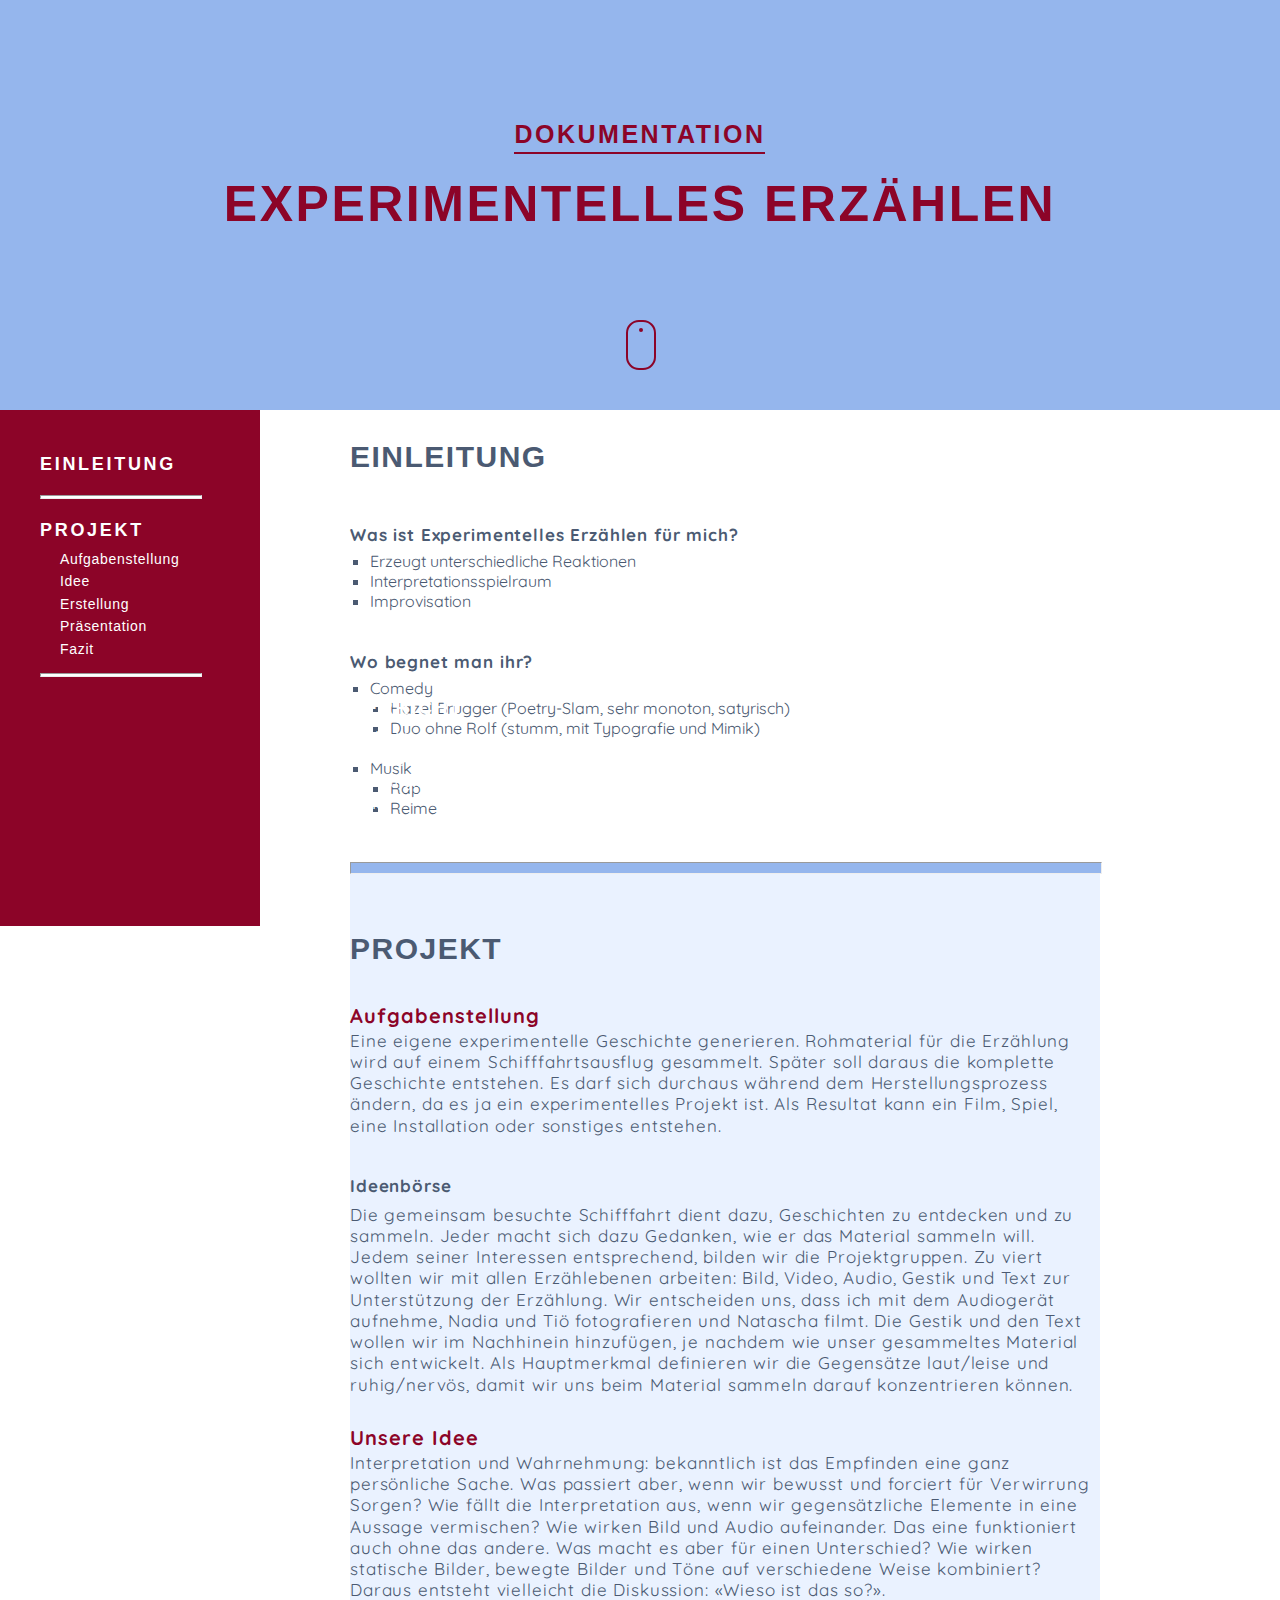
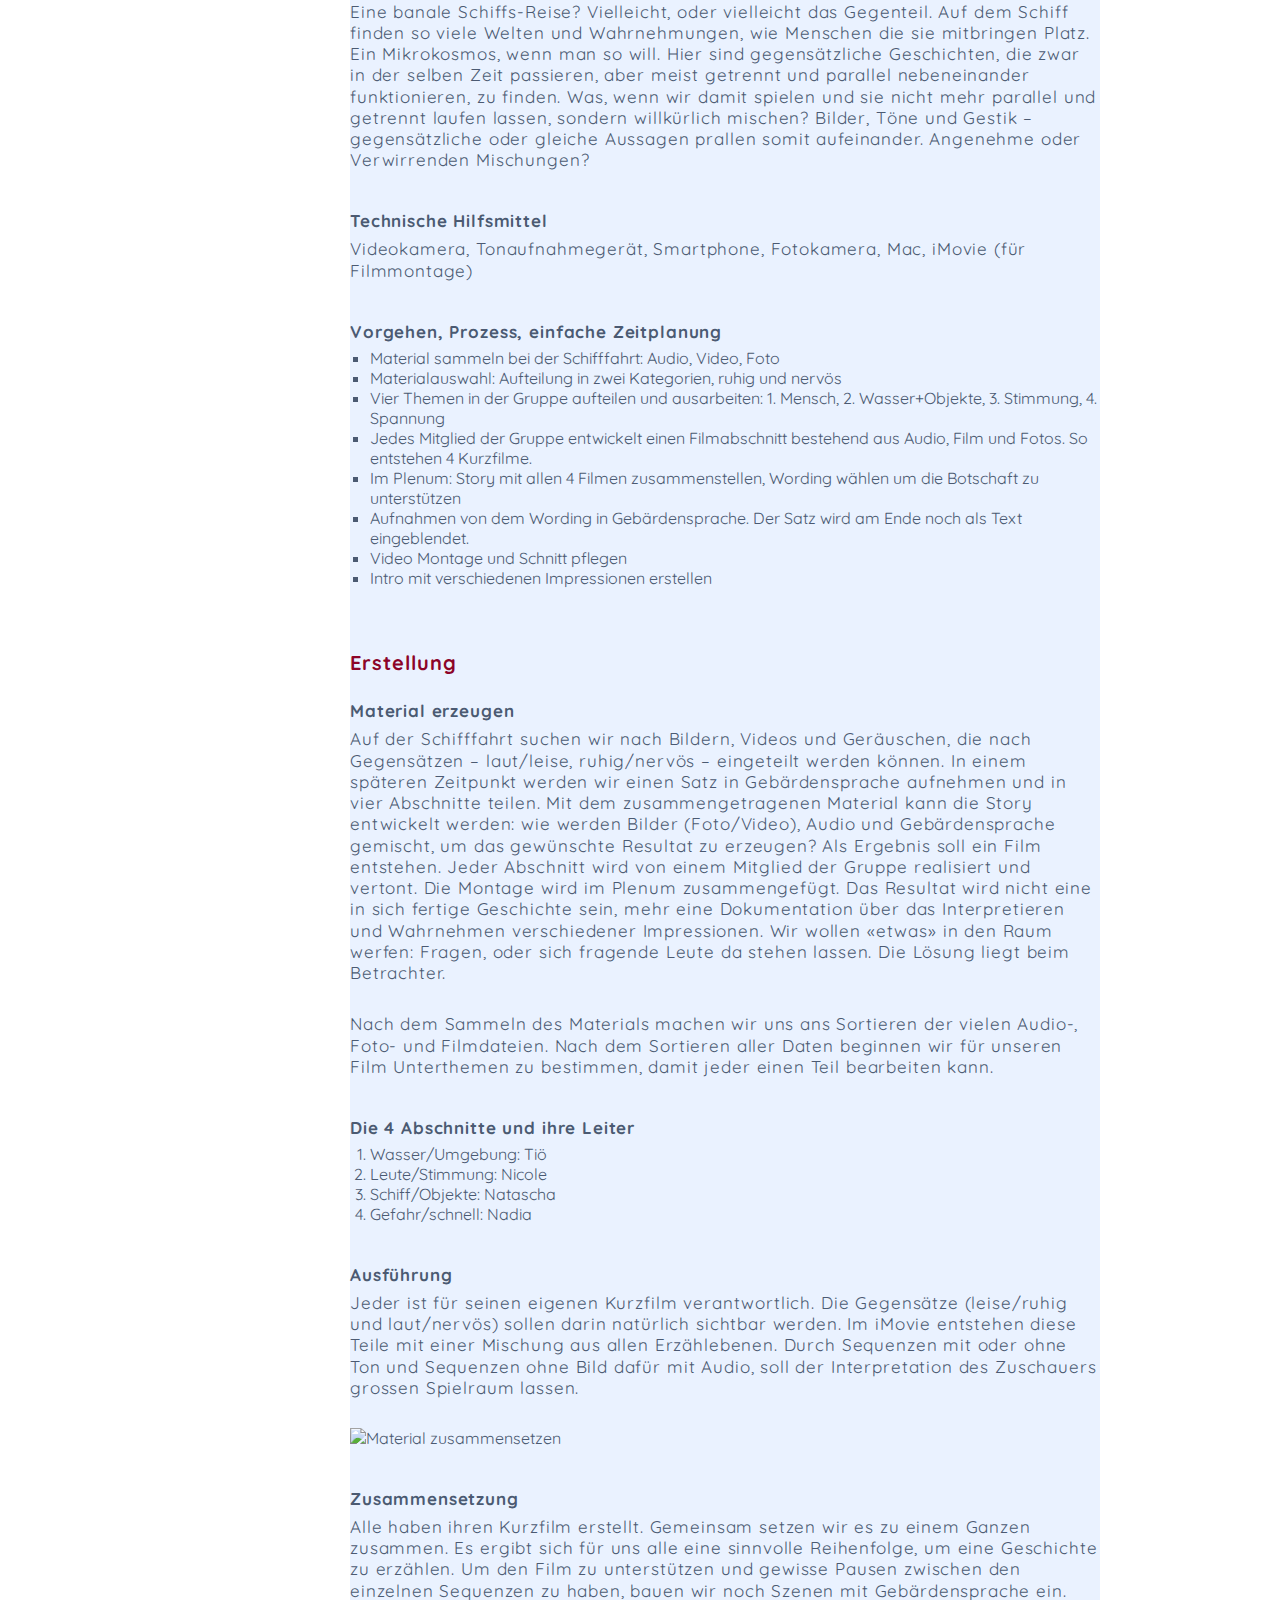
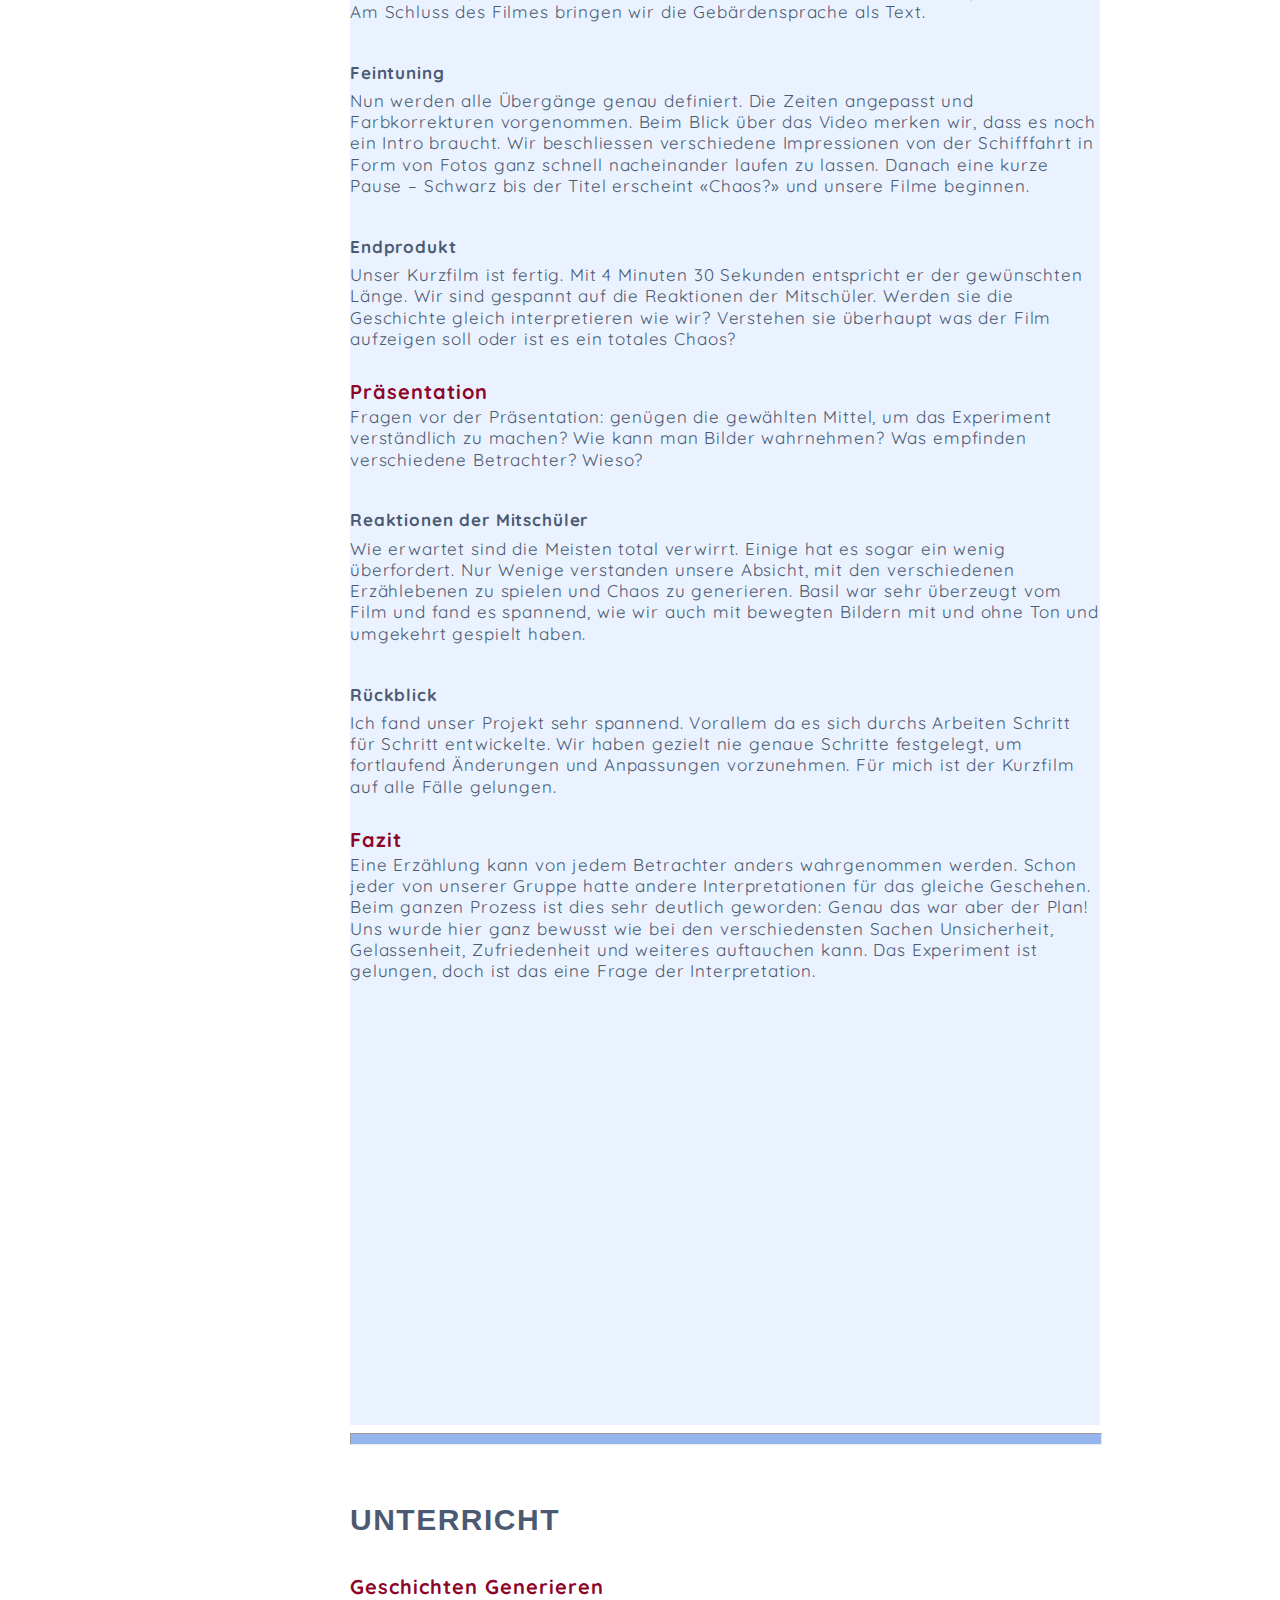
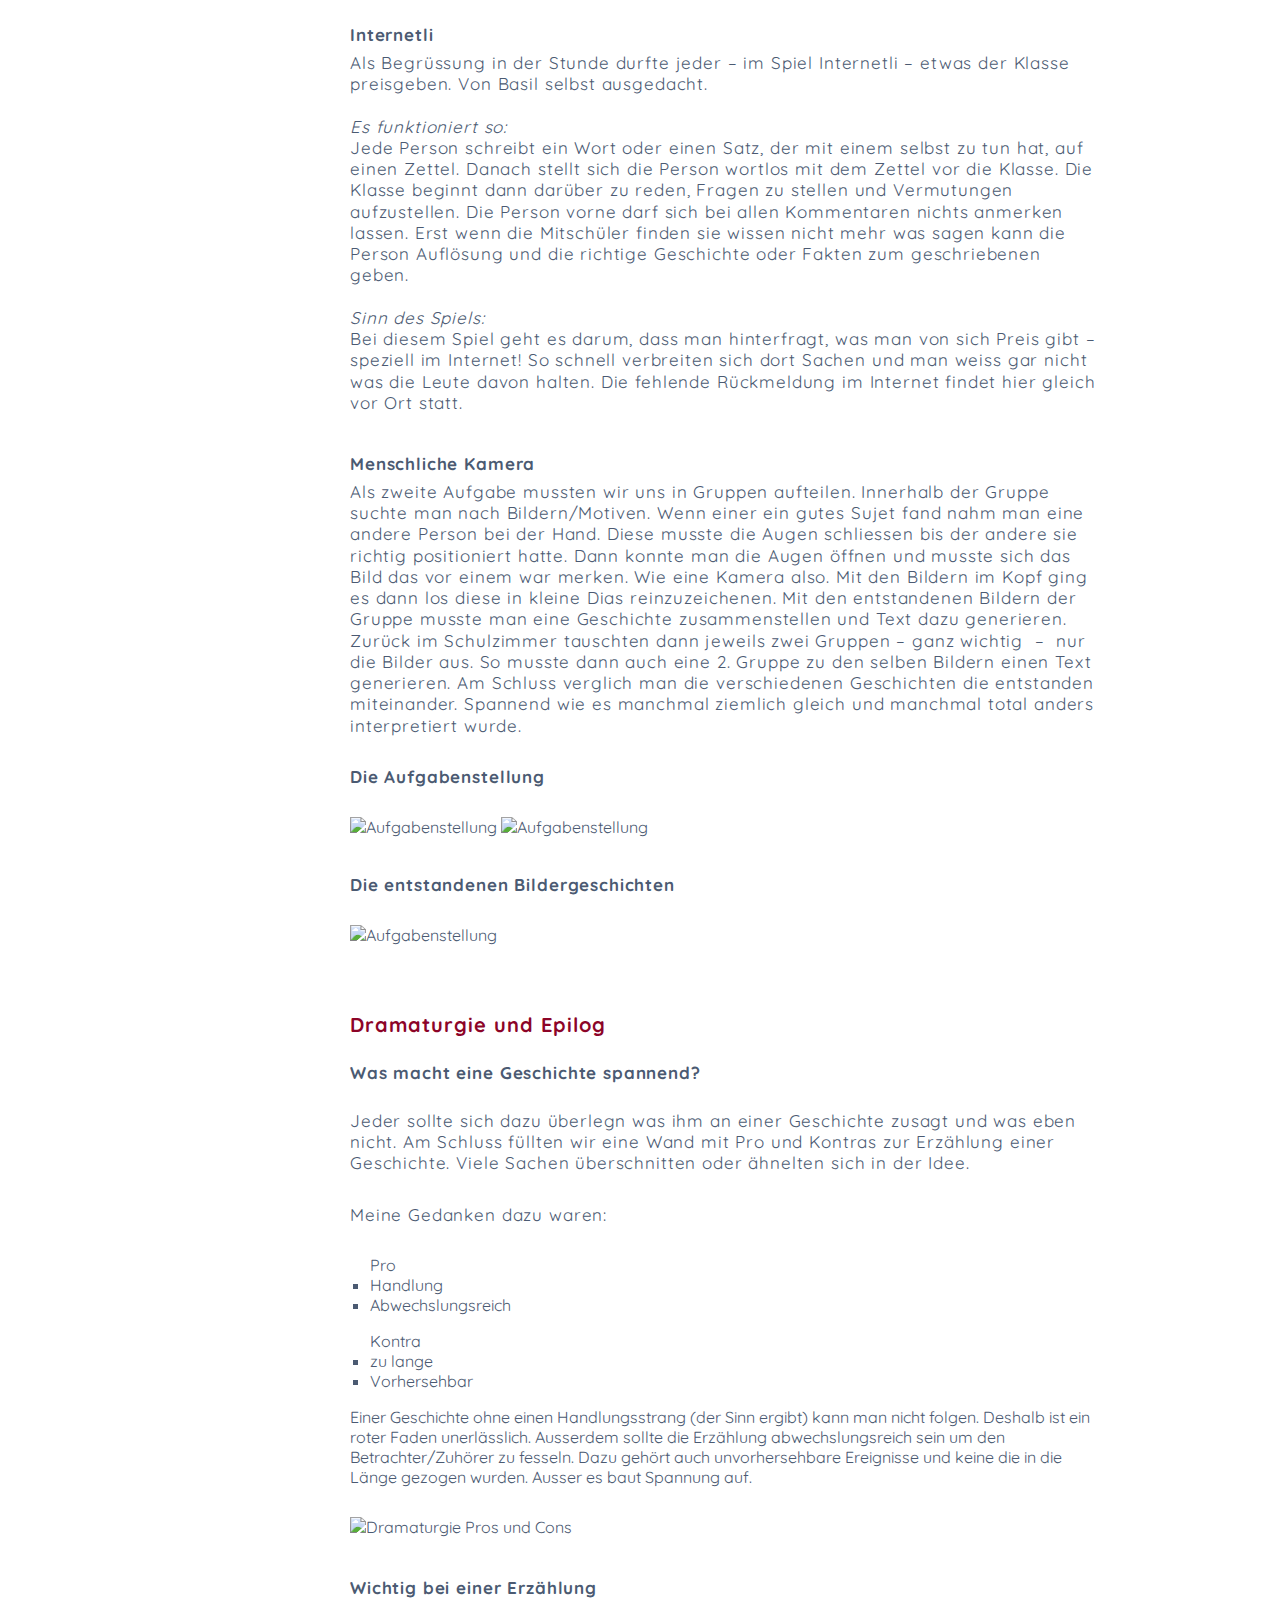
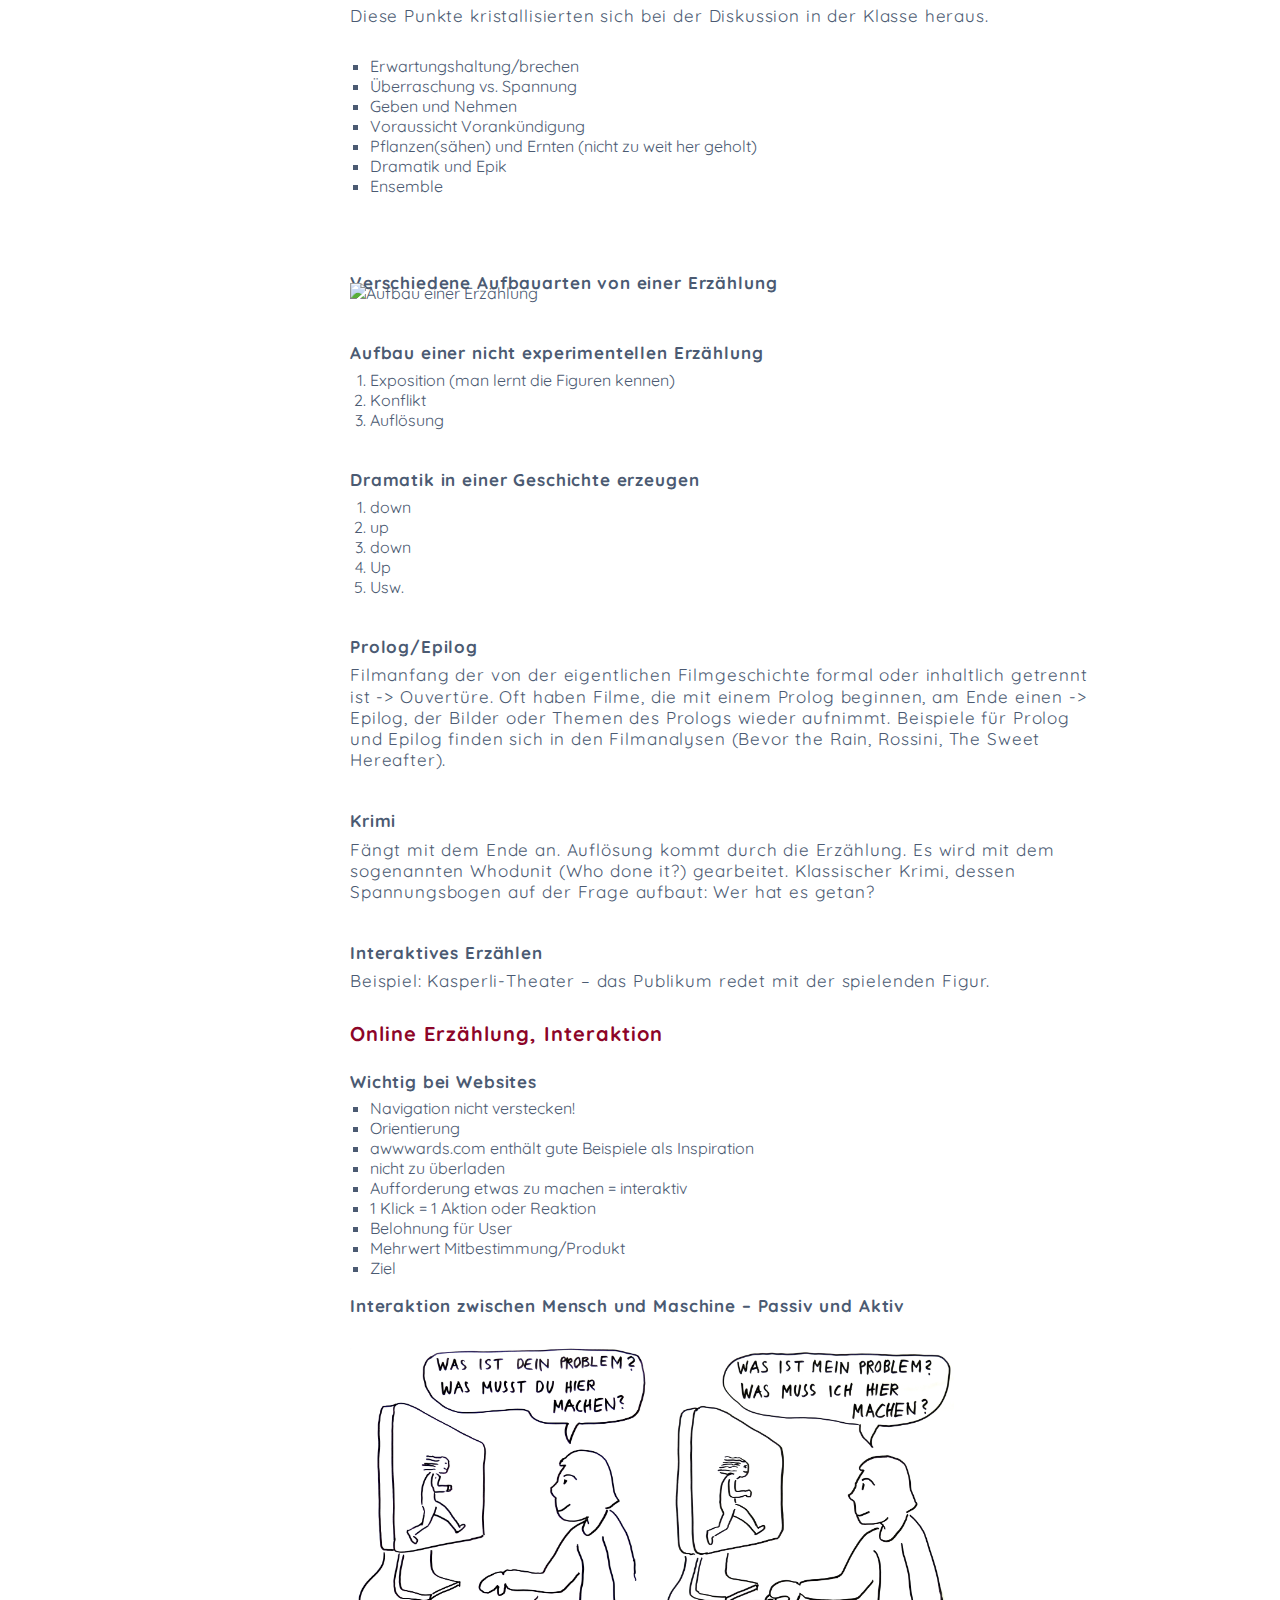
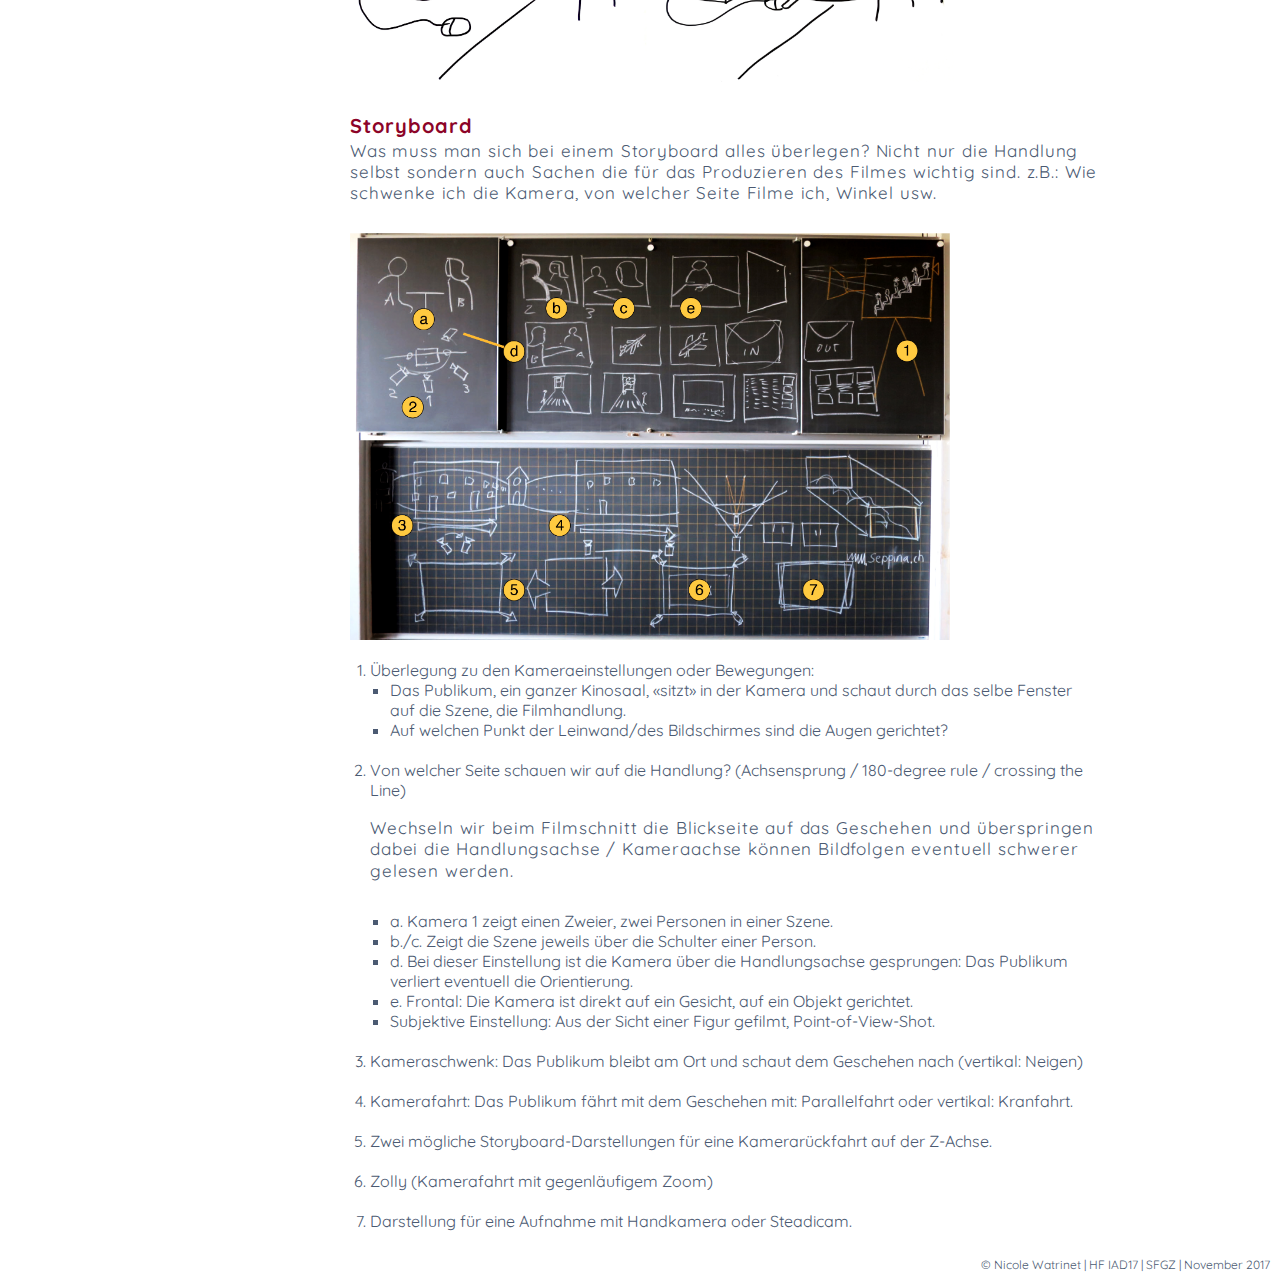
==== commit b683c49d: "Text" ====
--- a/index.html
+++ b/index.html
@@ -8,7 +8,7 @@
     <script language="javascript" type="text/javascript" src="js/function.js"></script>
   </head>
   <body>
-    <div class="sidebar">
+    <div class="sidebar" id="sidebar">
   <ul class="primary">
     <li class="item">
     	<a href="#Einleitung">Einleitung</a>
@@ -127,7 +127,7 @@
 
   <p>Nach dem Sammeln des Materials machen wir uns ans Sortieren der vielen Audio-, Foto- und Filmdateien. Nach dem Sortieren aller Daten beginnen wir für unseren Film Unterthemen zu bestimmen, damit jeder einen Teil bearbeiten kann.</p>
    
-  <h6>4 Abschnitte und ihre Leiter</h6>
+  <h6>Die 4 Abschnitte und ihre Leiter</h6>
   <ol>
     <li>Wasser/Umgebung: Tiö</li>
     <li>Leute/Stimmung: Nicole</li>
@@ -156,7 +156,7 @@
   Wie kann man Bilder wahrnehmen? Was empfinden verschiedene Betrachter? Wieso?</p>
 
   <h6>Reaktionen der Mitschüler</h6>
-  <p>Wie erwartet sind die meisten total verwirrt. Einige hat es sogar ein wenig überfordert. Nur Wenige verstanden unsere Absicht, mit den verschiedenen Erzählebenen zu spielen und Chaos zu generieren. Basil war sehr überzeugt vom Film und fand es spannend, wie wir auch mit bewegten Bildern mit und ohne Ton und umgekehrt gespielt haben.</p>
+  <p>Wie erwartet sind die Meisten total verwirrt. Einige hat es sogar ein wenig überfordert. Nur Wenige verstanden unsere Absicht, mit den verschiedenen Erzählebenen zu spielen und Chaos zu generieren. Basil war sehr überzeugt vom Film und fand es spannend, wie wir auch mit bewegten Bildern mit und ohne Ton und umgekehrt gespielt haben.</p>
 
   <h6>Rückblick</h6>
   <p>Ich fand unser Projekt sehr spannend. Vorallem da es sich durchs Arbeiten Schritt für Schritt entwickelte. Wir haben gezielt nie genaue Schritte festgelegt, um fortlaufend Änderungen und Anpassungen vorzunehmen. Für mich ist der Kurzfilm auf alle Fälle gelungen.</p>
@@ -191,15 +191,28 @@
        <img src="Bilder_Portfolio/02_experiment_Bild-Text_flip_kl.jpg" width="40%" alt="Aufgabenstellung">
        <img src="Bilder_Portfolio/03_experiment_BildText_flip_kl.jpg" width="40%" alt="Aufgabenstellung">
        <br>
-       <h8>Die entstandenen Bildergeschichten</h8>
+       <br>
+       <p><b>Die entstandenen Bildergeschichten</b></p>
+        <img src="Bilder_Portfolio/04_gezeichnete_Bildfolge_Dias.jpg" width="80%" alt="Aufgabenstellung">
         <br>
-        <img src="Bilder_Portfolio/04_gezeichnete_Bildfolge_Dias.jpg" width="80%" alt="Aufgabenstellung">
+        <br>
         <br>
 <h4 id="Dramaturgie">Dramaturgie und Epilog</h4>
 <h6>Was macht eine Geschichte spannend?</h6><br>
+<p>Jeder sollte sich dazu überlegn was ihm an einer Geschichte zusagt und was eben nicht. Am Schluss füllten wir eine Wand mit Pro und Kontras zur Erzählung einer Geschichte. Viele Sachen überschnitten oder ähnelten sich in der Idee.</p>
+<p>Meine Gedanken dazu waren:
+  <ul>Pro
+    <li>Handlung</li>
+    <li>Abwechslungsreich</li>
+  </ul>
+  <ul>Kontra
+    <li>zu lange</li>
+    <li>Vorhersehbar</li>
+  </ul>
+Einer Geschichte ohne einen Handlungsstrang (der Sinn ergibt) kann man nicht folgen. Deshalb ist ein roter Faden unerlässlich. Ausserdem sollte die Erzählung abwechslungsreich sein um den Betrachter/Zuhörer zu fesseln. Dazu gehört auch unvorhersehbare Ereignisse und keine die in die Länge gezogen wurden. Ausser es baut Spannung auf.</p>
 <img src="Bilder_Portfolio/05_a_Exp-Erz_Sammlung.jpg" width="80%" alt="Dramaturgie Pros und Cons">
 <h6>Wichtig bei einer Erzählung</h6>
-<ul>
+<p>Diese Punkte kristallisierten sich bei der Diskussion in der Klasse heraus.<ul>
   <li>Erwartungshaltung/brechen</li>
   <li>Überraschung vs. Spannung</li>
   <li>Geben und Nehmen</li>
@@ -208,7 +221,8 @@
   <li>Dramatik und Epik</li>
   <li>Ensemble</li>
 </ul>
-<img src="Bilder_Portfolio/06_b_Exp-Erz_narrativ.jpg" width="40%" alt="Aufbau einer Erzählung">
+<br>
+<h6>Verschiedene Aufbauarten von einer Erzählung</h6><img src="Bilder_Portfolio/06_b_Exp-Erz_narrativ.jpg" width="40%" alt="Aufbau einer Erzählung">
 <h6>Aufbau einer nicht experimentellen Erzählung</h6>
 <ol>
   <li>Exposition (man lernt die Figuren kennen)</li>
@@ -216,7 +230,7 @@
   <li>Auflösung</li>
 </ol>
 
-<h6>Dramatik erzeugen</h6>
+<h6>Dramatik in einer Geschichte erzeugen</h6>
 <ol>
   <li>down</li>
   <li>up</li>
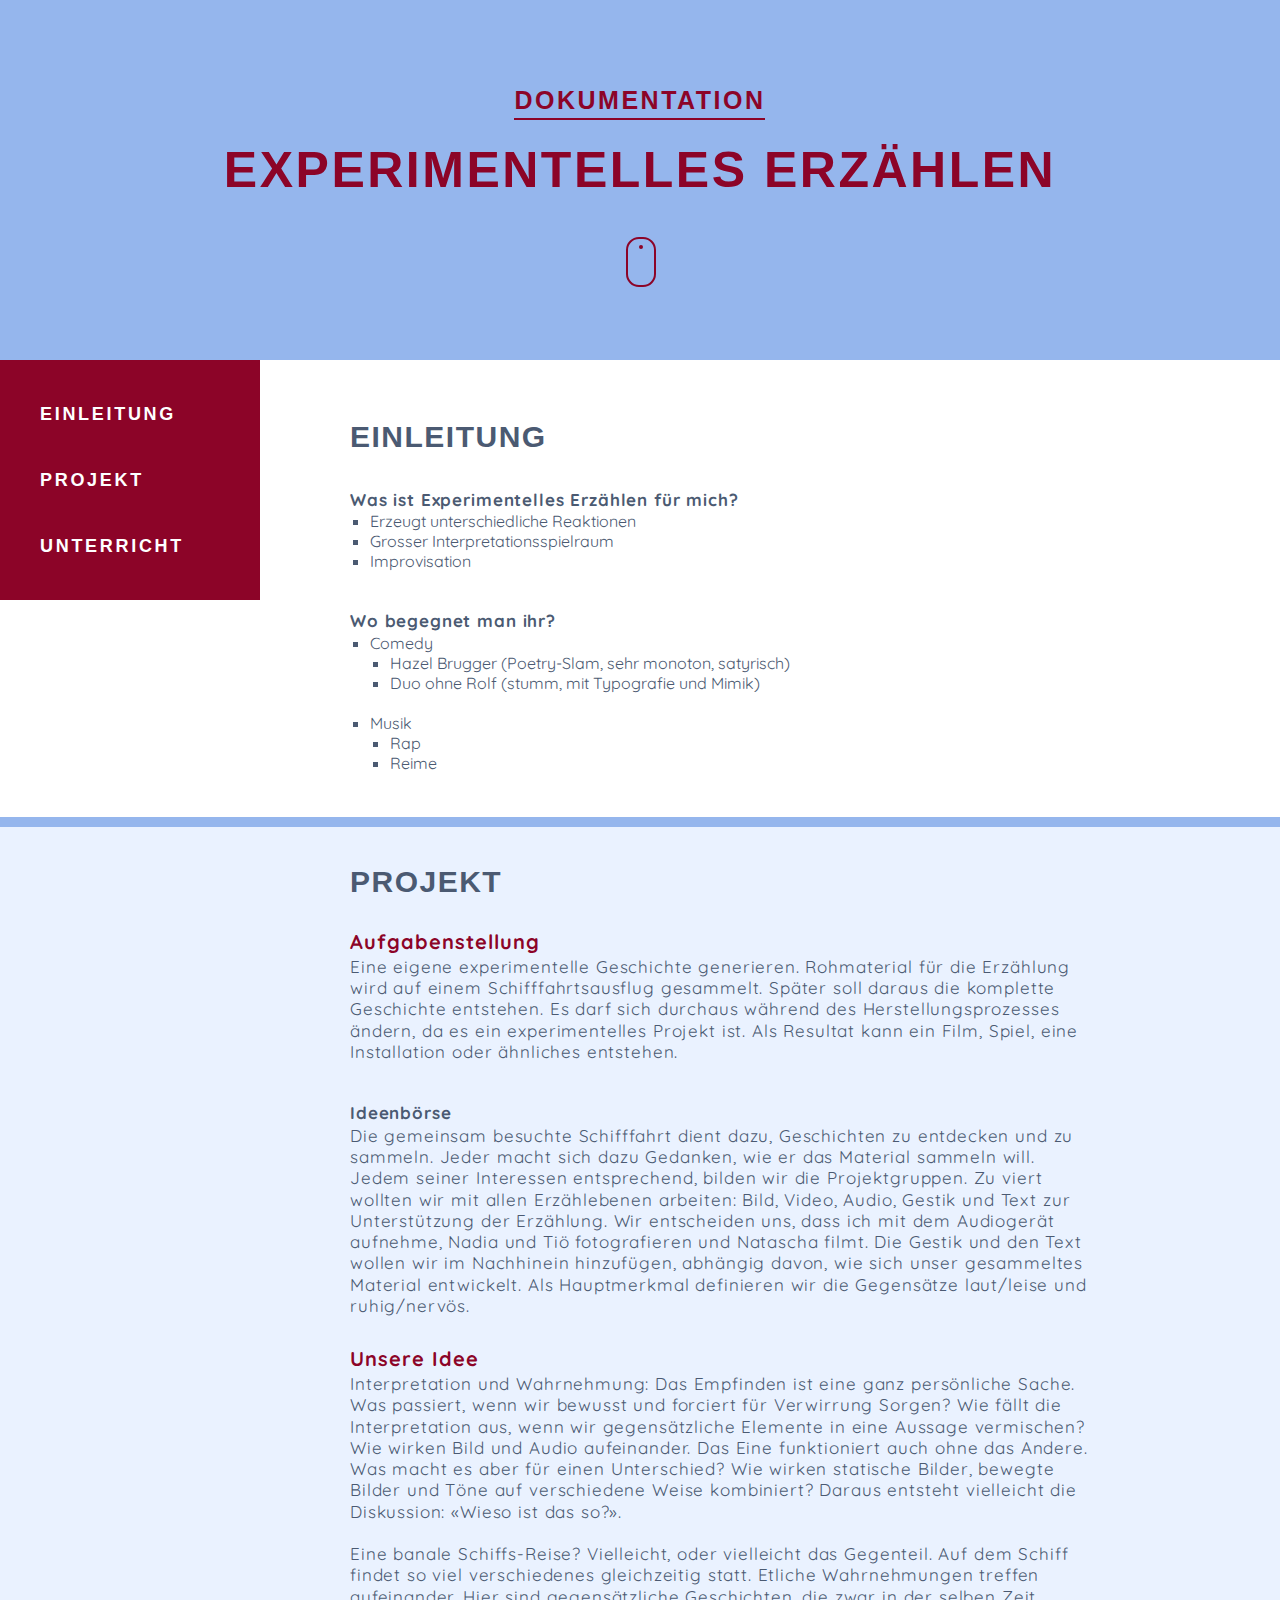
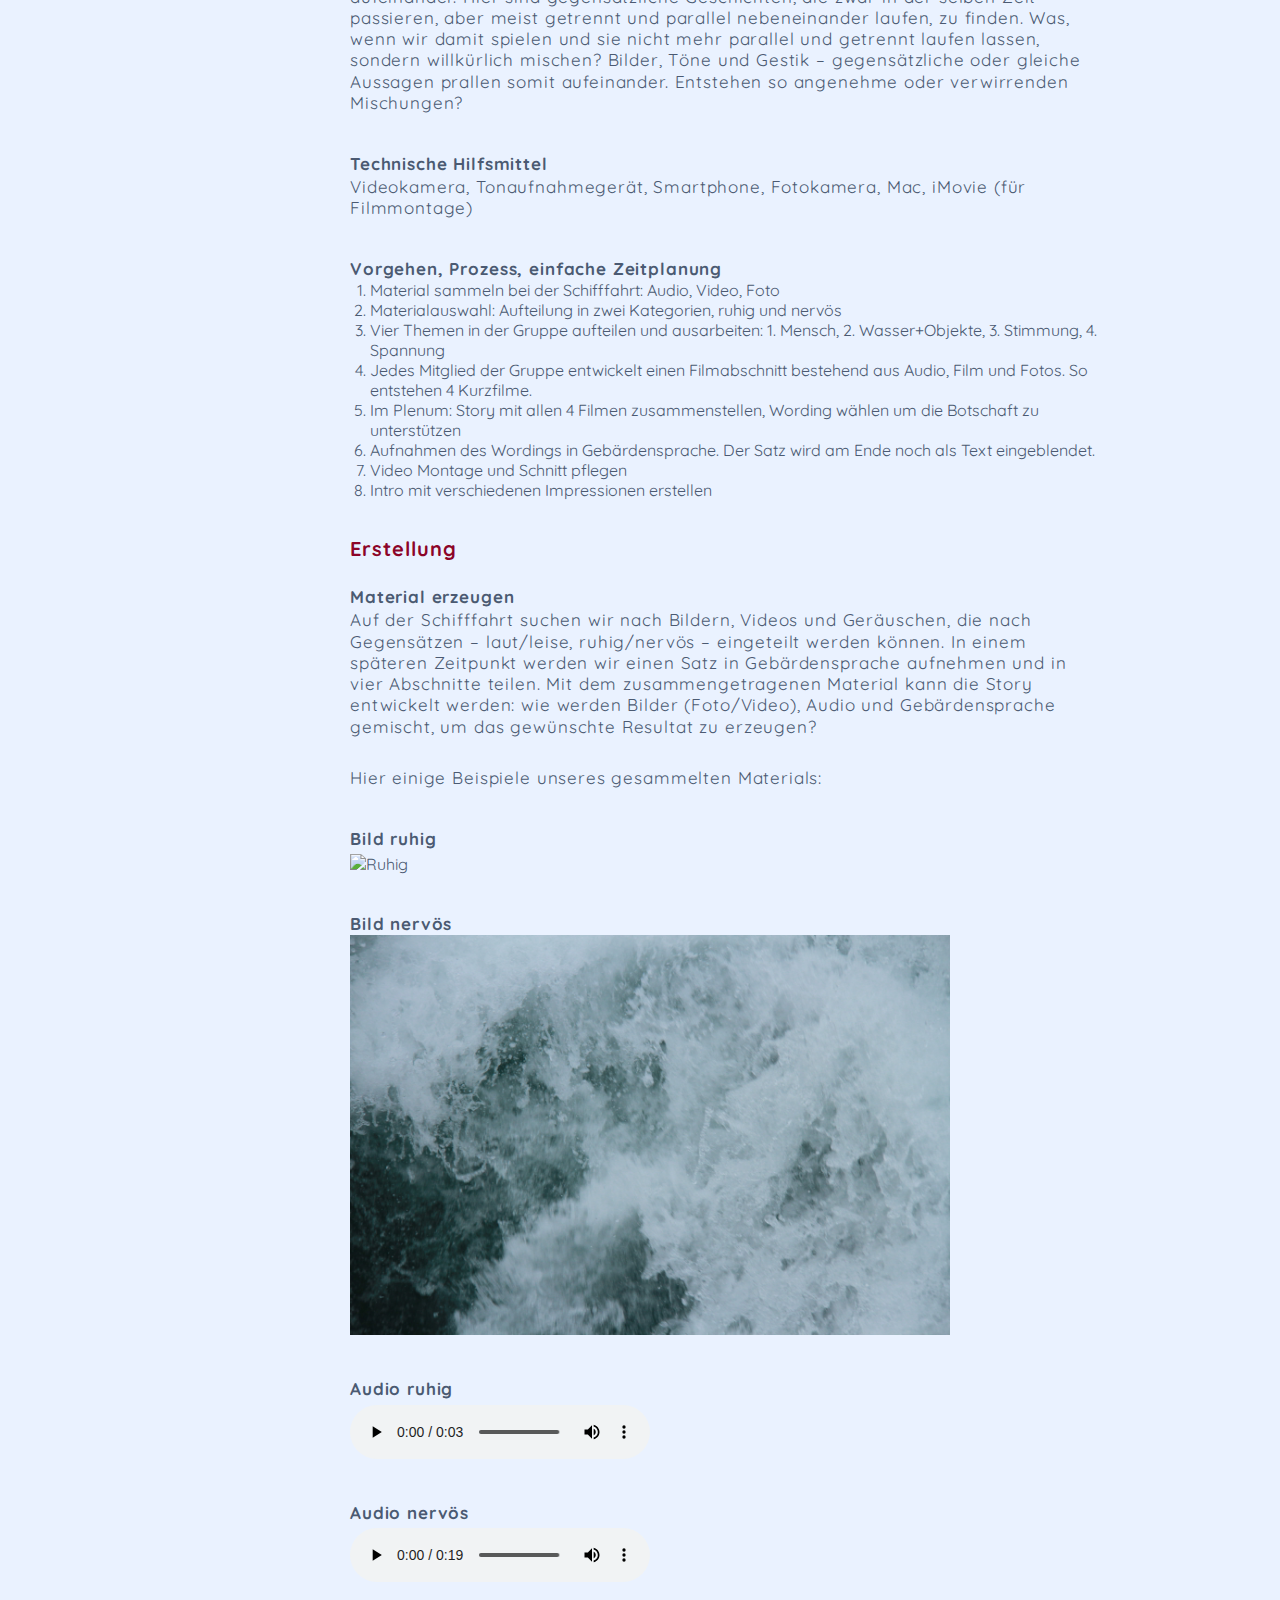
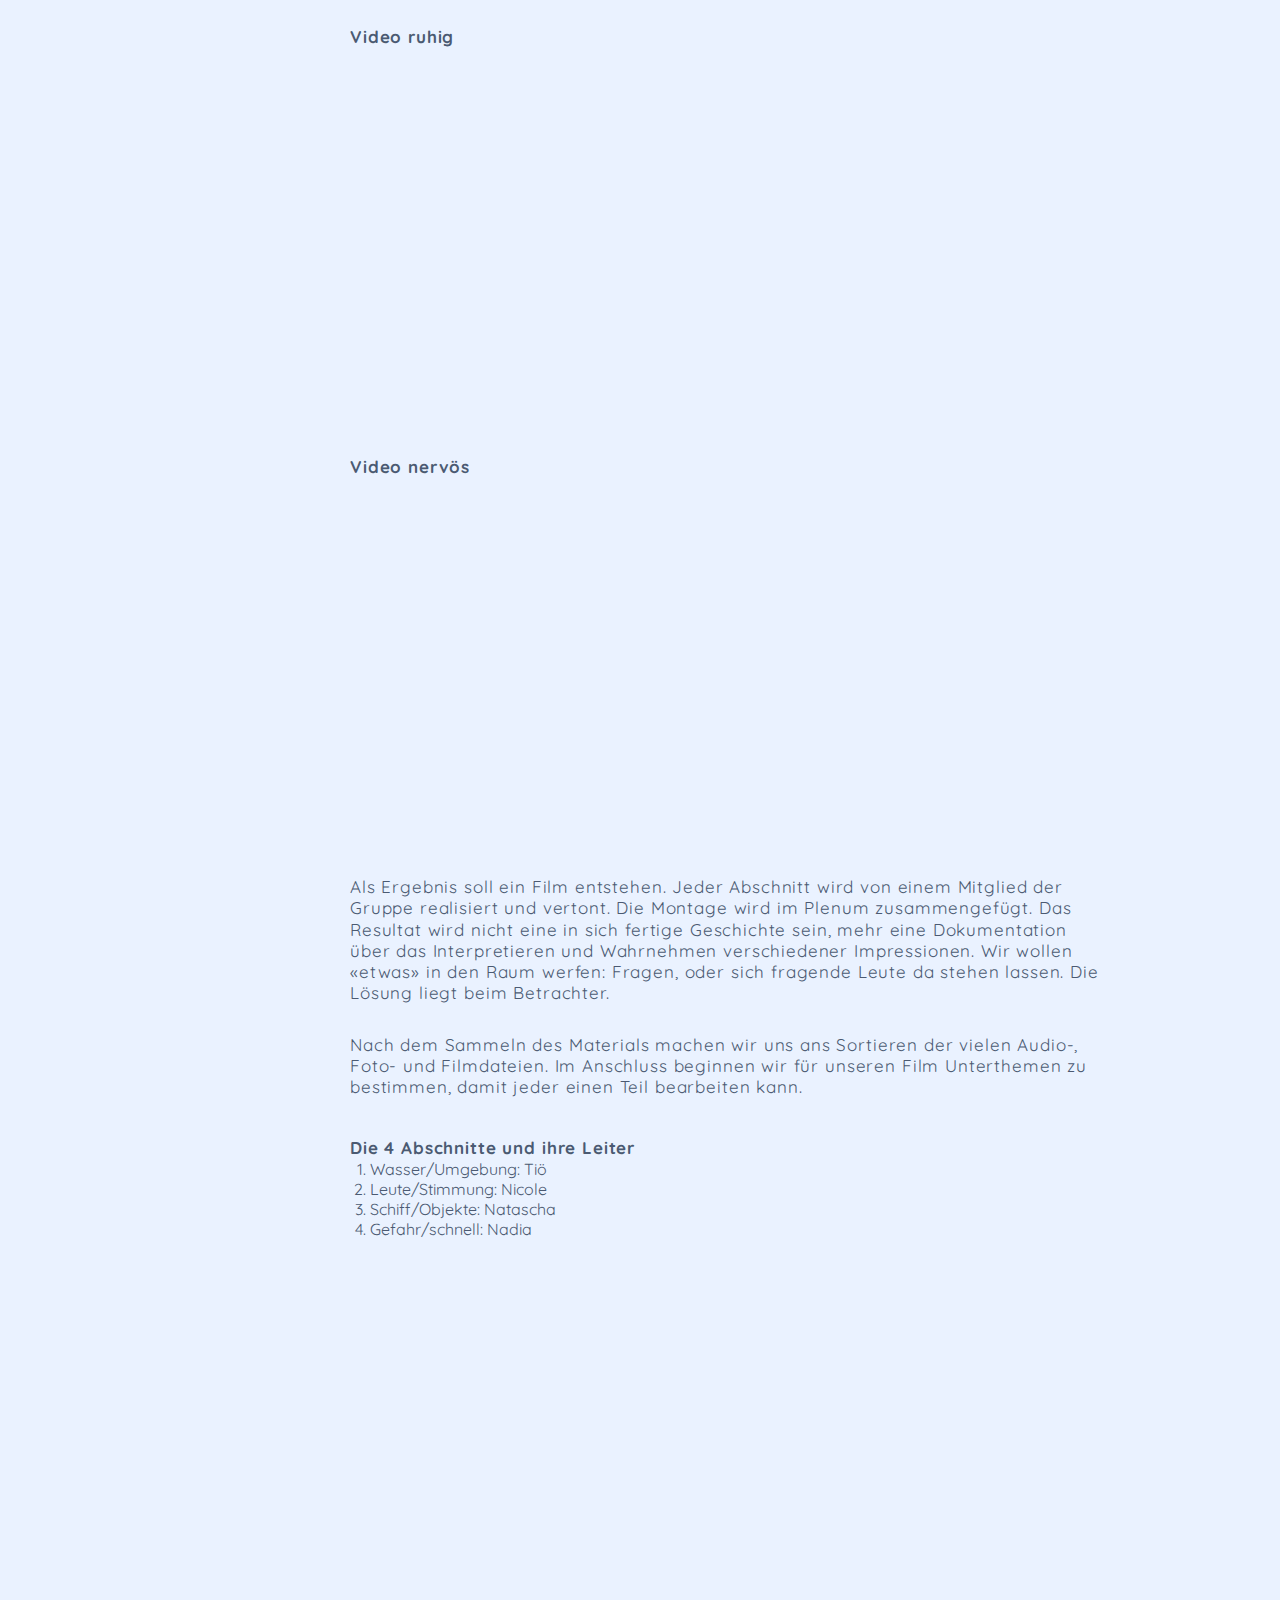
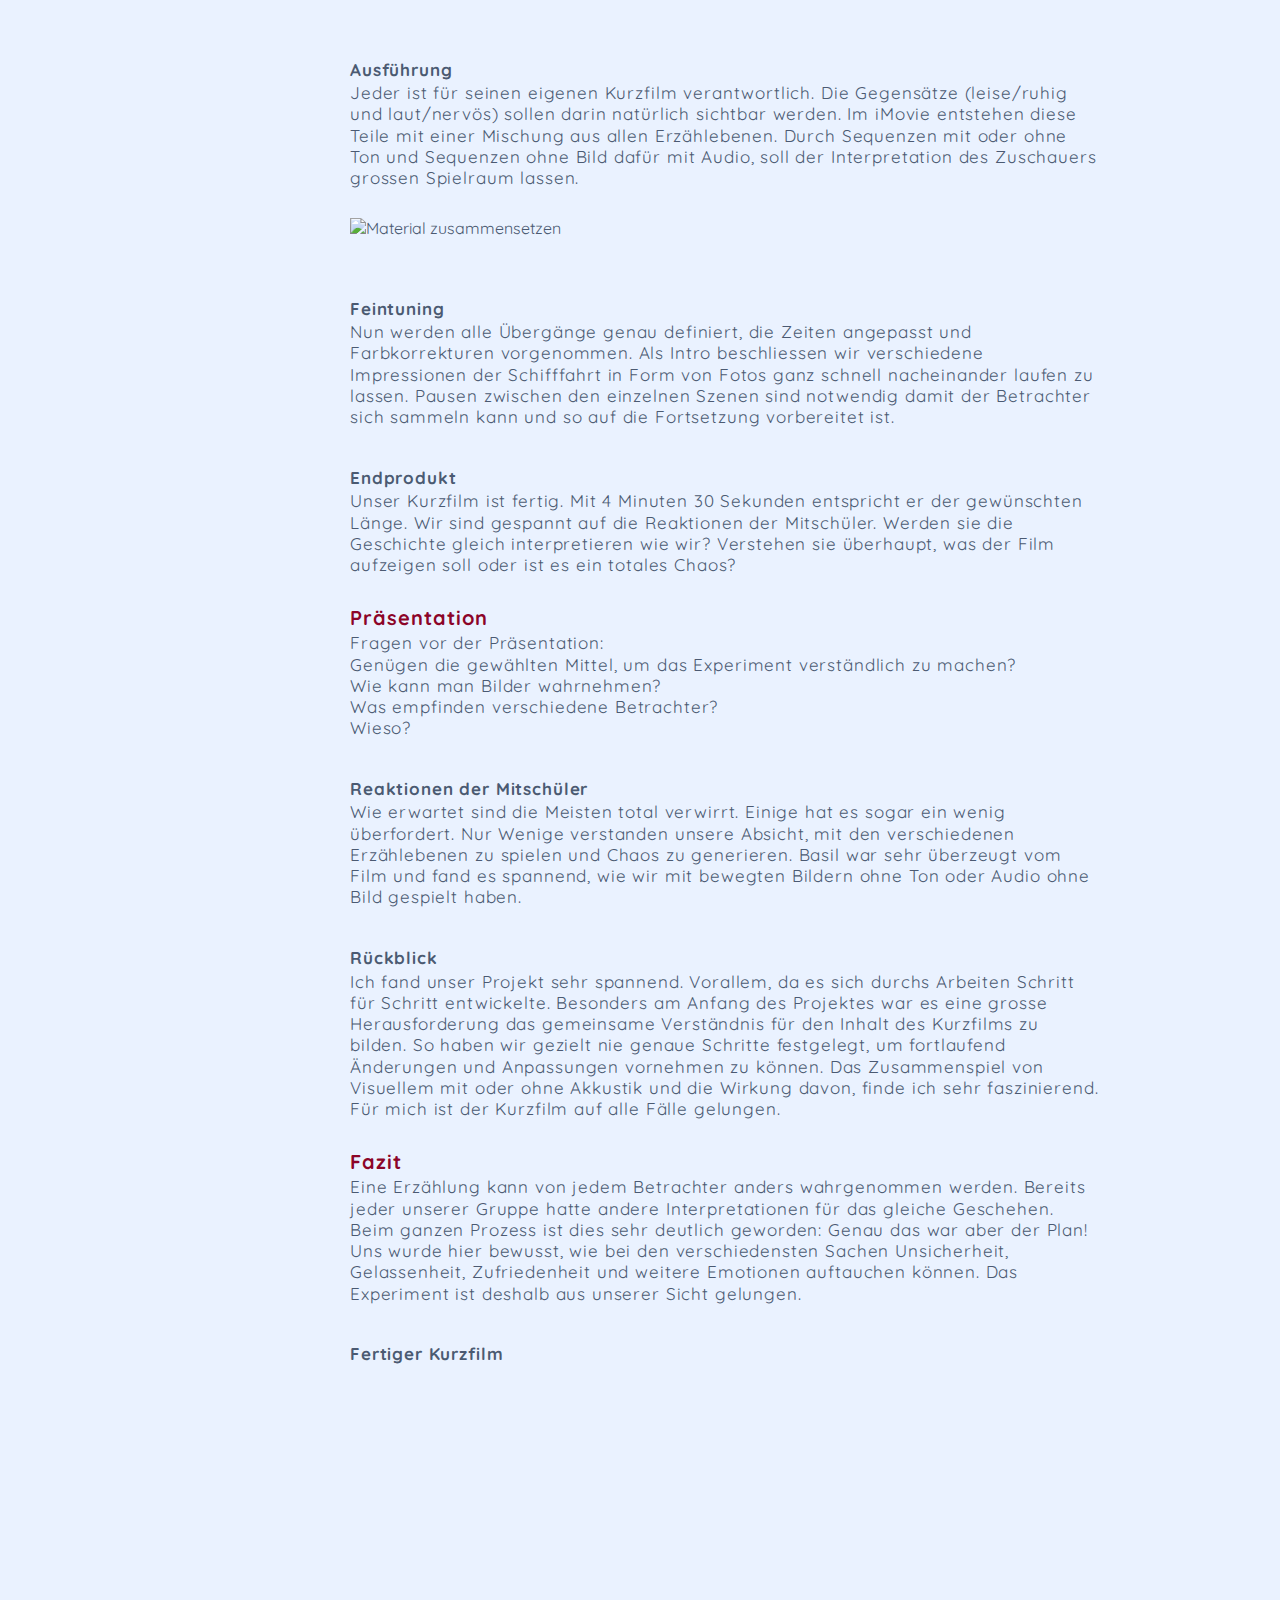
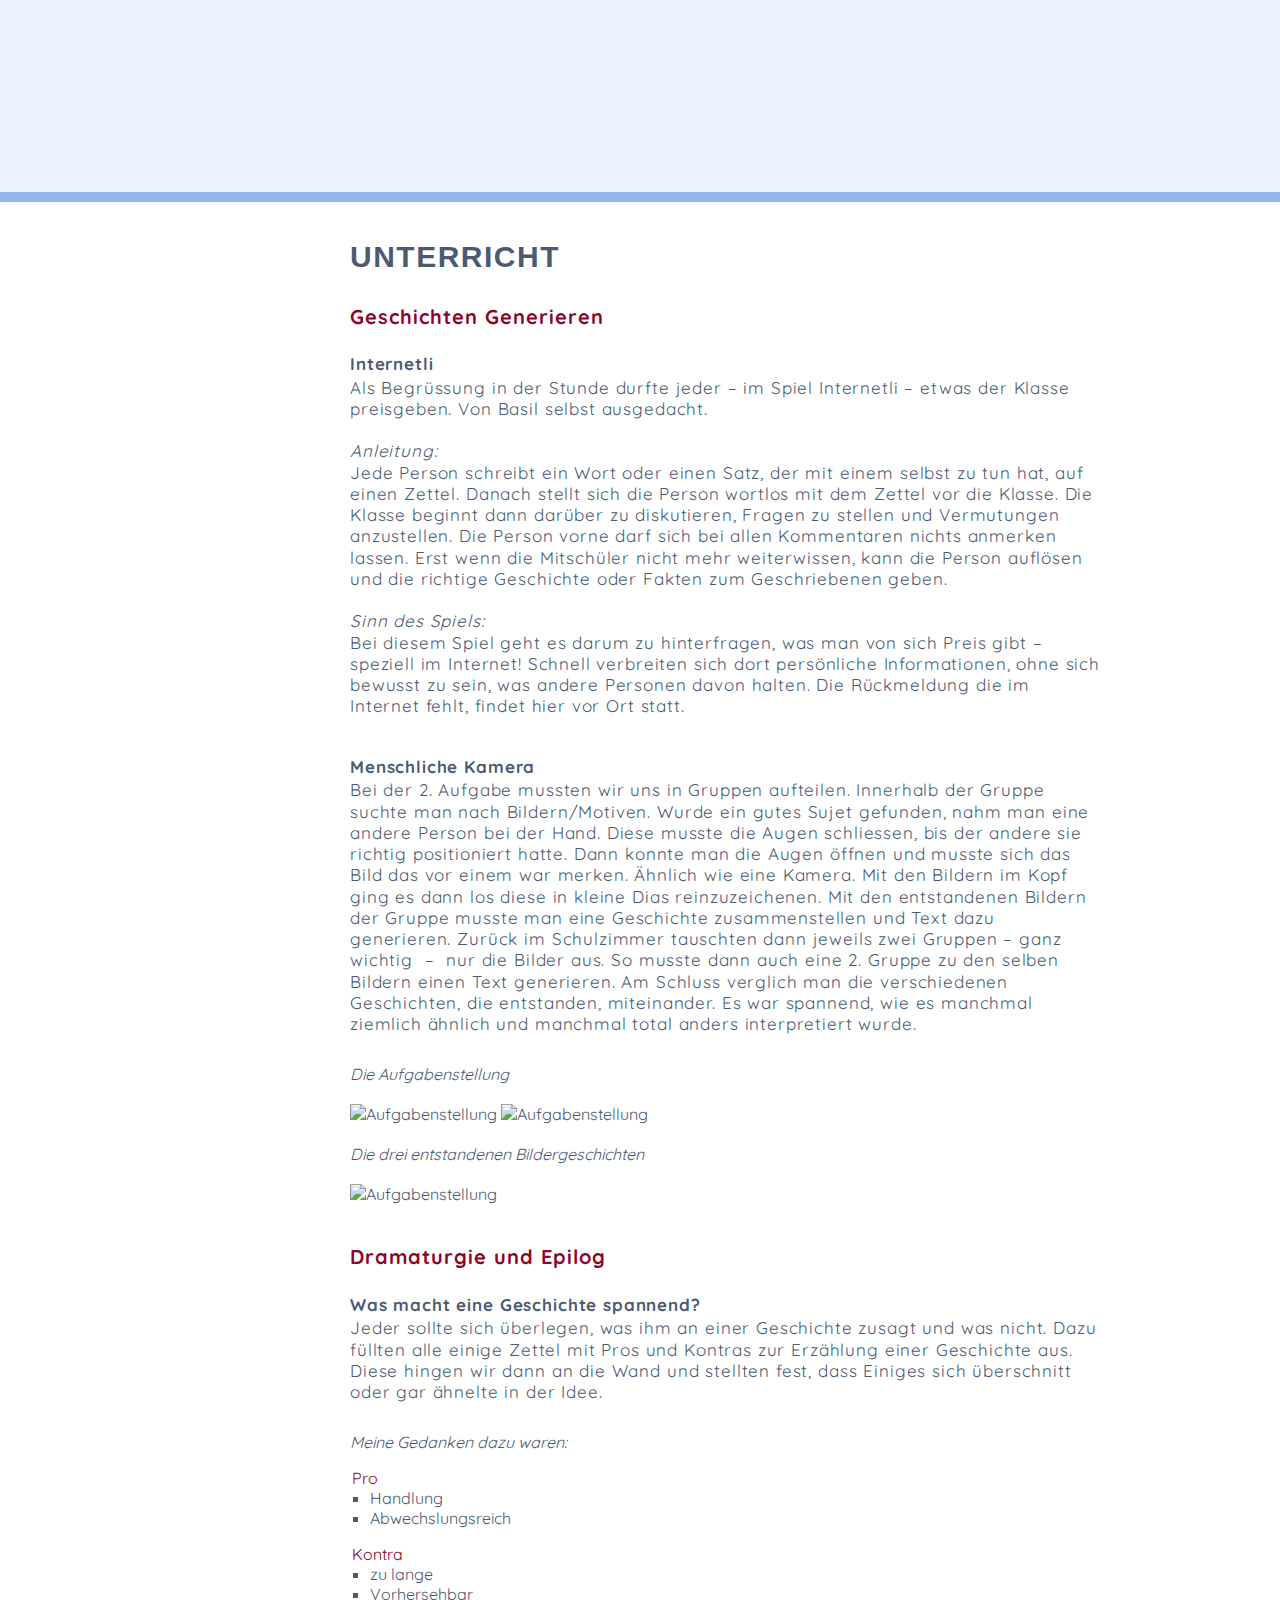
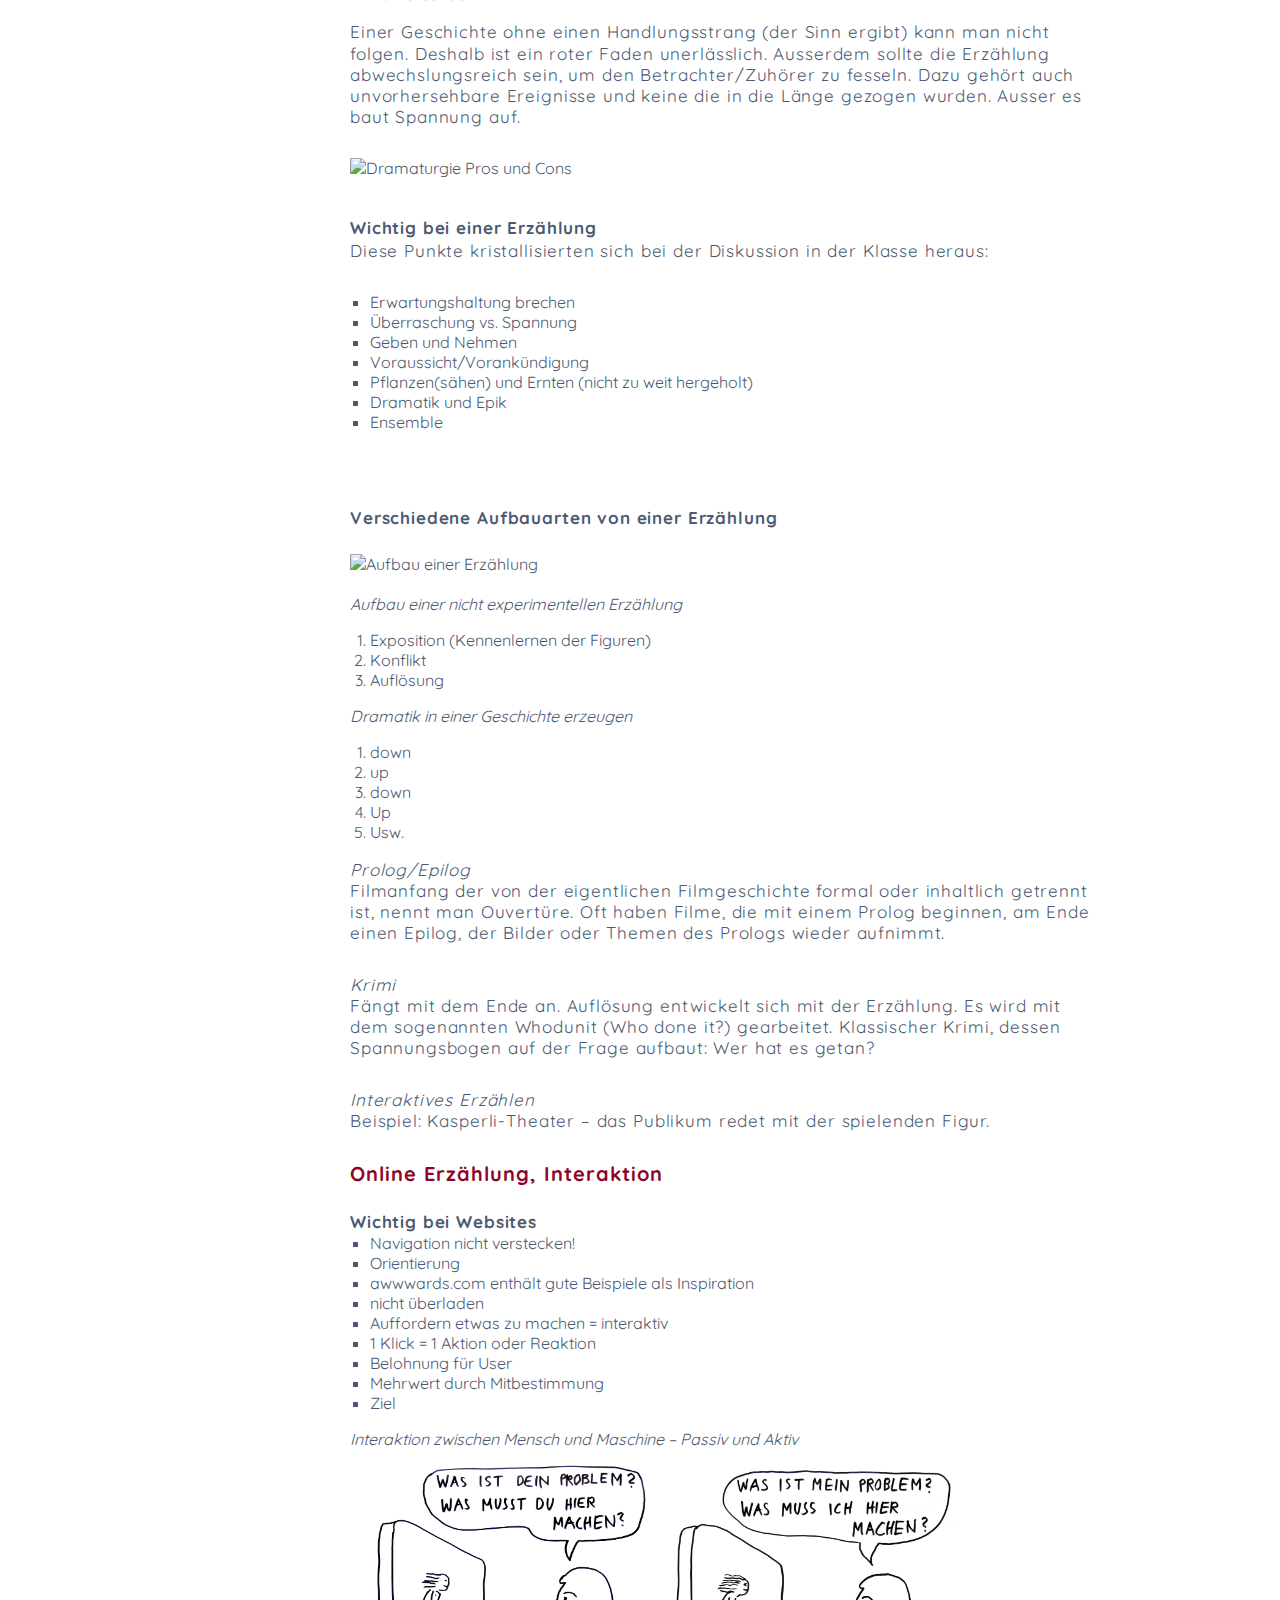
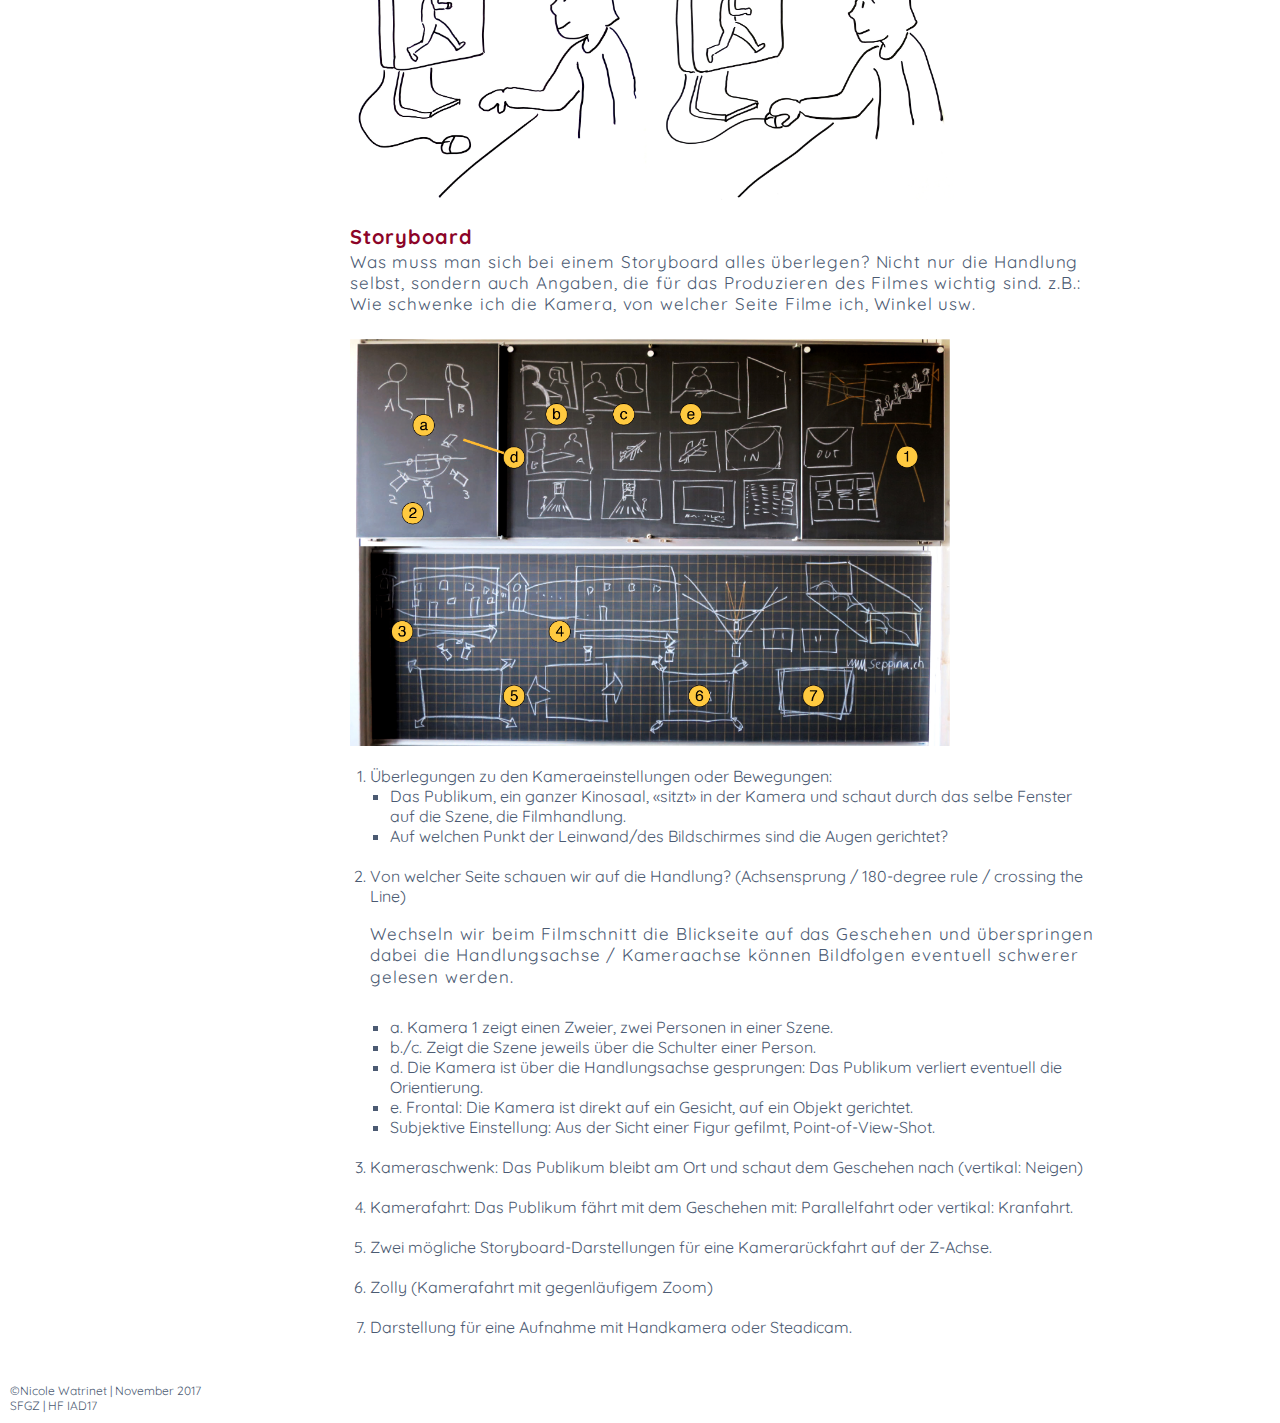
==== commit a3517973: "Feinschliff" ====
--- a/index.html
+++ b/index.html
@@ -68,10 +68,10 @@
         <h6>Was ist Experimentelles Erzählen für mich?</h6>
         <ul>
           <li>Erzeugt unterschiedliche Reaktionen</li>
-          <li>Interpretationsspielraum</li>
+          <li>Grosser Interpretationsspielraum</li>
           <li>Improvisation</li>
         </ul>
-       <h6>Wo begnet man ihr?</h6>
+       <h6>Wo begegnet man ihr?</h6>
        <ul>
          <li>Comedy</li> 
             <ul>
@@ -92,40 +92,86 @@
     <h1 id="Projekt">Projekt</h1>
   <h4 id="Aufgabenstellung">Aufgabenstellung</h4>
   <p>Eine eigene experimentelle Geschichte generieren. Rohmaterial für die Erzählung wird auf einem Schifffahrtsausflug gesammelt. Später soll daraus die komplette Geschichte entstehen. 
-  Es darf sich durchaus während dem Herstellungsprozess ändern, da es ja ein experimentelles Projekt ist. Als Resultat kann ein Film, Spiel, eine Installation oder sonstiges entstehen.</p>
+  Es darf sich durchaus während des Herstellungsprozesses ändern, da es ein experimentelles Projekt ist. Als Resultat kann ein Film, Spiel, eine Installation oder ähnliches entstehen.</p>
 
   <h6>Ideenbörse</h6>
-  <p>Die gemeinsam besuchte Schifffahrt dient dazu, Geschichten zu entdecken und zu sammeln. Jeder macht sich dazu Gedanken, wie er das Material sammeln will. Jedem seiner Interessen entsprechend, bilden wir die Projektgruppen. Zu viert wollten wir mit allen Erzählebenen arbeiten: Bild, Video, Audio, Gestik und Text zur Unterstützung der Erzählung. Wir entscheiden uns, dass ich mit dem Audiogerät aufnehme, Nadia und Tiö fotografieren und Natascha filmt. Die Gestik und den Text wollen wir im Nachhinein hinzufügen, je nachdem wie unser gesammeltes Material sich entwickelt. Als Hauptmerkmal definieren wir die Gegensätze laut/leise und ruhig/nervös, damit wir uns beim Material sammeln darauf konzentrieren können.</p>
+  <p>Die gemeinsam besuchte Schifffahrt dient dazu, Geschichten zu entdecken und zu sammeln. Jeder macht sich dazu Gedanken, wie er das Material sammeln will. Jedem seiner Interessen entsprechend, bilden wir die Projektgruppen. Zu viert wollten wir mit allen Erzählebenen arbeiten: Bild, Video, Audio, Gestik und Text zur Unterstützung der Erzählung. Wir entscheiden uns, dass ich mit dem Audiogerät aufnehme, Nadia und Tiö fotografieren und Natascha filmt. Die Gestik und den Text wollen wir im Nachhinein hinzufügen, abhängig davon, wie sich unser gesammeltes Material entwickelt. Als Hauptmerkmal definieren wir die Gegensätze laut/leise und ruhig/nervös.</p>
 
   <h4 id="Idee">Unsere Idee</h4>
-  <p>Interpretation und Wahrnehmung: bekanntlich ist das Empfinden eine ganz persönliche Sache. Was passiert aber, wenn wir bewusst und forciert für Verwirrung Sorgen? Wie fällt die Interpretation aus, wenn wir gegensätzliche Elemente in eine Aussage vermischen?
-  Wie wirken Bild und Audio aufeinander. Das eine funktioniert auch ohne das andere. Was macht es aber für einen Unterschied?
+  <p>Interpretation und Wahrnehmung: Das Empfinden ist eine ganz persönliche Sache. Was passiert, wenn wir bewusst und forciert für Verwirrung Sorgen? Wie fällt die Interpretation aus, wenn wir gegensätzliche Elemente in eine Aussage vermischen?
+  Wie wirken Bild und Audio aufeinander. Das Eine funktioniert auch ohne das Andere. Was macht es aber für einen Unterschied?
   Wie wirken statische Bilder, bewegte Bilder und Töne auf verschiedene Weise kombiniert? Daraus entsteht vielleicht die Diskussion: «Wieso ist das so?».
 <br>
-  Eine banale Schiffs-Reise? Vielleicht, oder vielleicht das Gegenteil. Auf dem Schiff finden so viele Welten und Wahrnehmungen, wie Menschen die sie mitbringen Platz. Ein Mikrokosmos, wenn man so will. Hier sind gegensätzliche Geschichten, die zwar in der selben Zeit passieren, aber meist getrennt und parallel nebeneinander funktionieren, zu finden. Was, wenn wir damit spielen und sie nicht mehr parallel und getrennt laufen lassen, sondern willkürlich mischen? Bilder, Töne und Gestik – gegensätzliche oder gleiche Aussagen prallen somit aufeinander. Angenehme oder Verwirrenden Mischungen?</p>
+<br>
+  Eine banale Schiffs-Reise? Vielleicht, oder vielleicht das Gegenteil. Auf dem Schiff findet so viel verschiedenes gleichzeitig statt. Etliche Wahrnehmungen treffen aufeinander. Hier sind gegensätzliche Geschichten, die zwar in der selben Zeit passieren, aber meist getrennt und parallel nebeneinander laufen, zu finden. Was, wenn wir damit spielen und sie nicht mehr parallel und getrennt laufen lassen, sondern willkürlich mischen? Bilder, Töne und Gestik – gegensätzliche oder gleiche Aussagen prallen somit aufeinander. Entstehen so angenehme oder verwirrenden Mischungen?</p>
    
   <h6>Technische Hilfsmittel</h6>
   <p>Videokamera, Tonaufnahmegerät, Smartphone, Fotokamera, Mac, iMovie (für Filmmontage)</p>
 
   <h6>Vorgehen, Prozess, einfache Zeitplanung</h6>
-  <ul>
+  <ol>
     <li>Material sammeln bei der Schifffahrt: Audio, Video, Foto</li>
     <li>Materialauswahl: Aufteilung in zwei Kategorien, ruhig und nervös</li>
     <li>Vier Themen in der Gruppe aufteilen und ausarbeiten: 1. Mensch, 2. Wasser+Objekte, 3. Stimmung, 4. Spannung</li>
     <li>Jedes Mitglied der Gruppe entwickelt einen Filmabschnitt bestehend aus Audio, Film und Fotos. So entstehen 4 Kurzfilme.</li>
     <li>Im Plenum: Story mit allen 4 Filmen zusammenstellen, Wording wählen um die Botschaft zu unterstützen</li>
-    <li>Aufnahmen von dem Wording in Gebärdensprache. Der Satz wird am  Ende noch als Text eingeblendet.</li>
+    <li>Aufnahmen des Wordings in Gebärdensprache. Der Satz wird am  Ende noch als Text eingeblendet.</li>
     <li>Video Montage und Schnitt pflegen</li>
     <li>Intro mit verschiedenen Impressionen erstellen</li>
-  </ul>
+  </ol>
 <br>
   <h4 id="Vorgehen">Erstellung<!-- Tag 2 (16.9) --></h4>
   <h6>Material erzeugen</h6>
-  <p>Auf der Schifffahrt suchen wir nach Bildern, Videos und Geräuschen, die  nach Gegensätzen – laut/leise, ruhig/nervös – eingeteilt werden können. In einem späteren Zeitpunkt werden wir einen Satz in Gebärdensprache aufnehmen und in vier Abschnitte teilen. Mit dem zusammengetragenen  Material kann die Story entwickelt werden: wie werden Bilder (Foto/Video), Audio und Gebärdensprache gemischt, um das gewünschte Resultat zu erzeugen? 
-
-  Als Ergebnis soll ein Film entstehen. Jeder Abschnitt wird von einem Mitglied der Gruppe realisiert und vertont. Die Montage wird im Plenum zusammengefügt. Das Resultat wird nicht eine in sich fertige Geschichte sein, mehr eine Dokumentation über das Interpretieren und Wahrnehmen verschiedener Impressionen. Wir wollen «etwas» in den Raum werfen: Fragen, oder sich fragende Leute da stehen lassen. Die Lösung liegt beim Betrachter.</p>
-
-  <p>Nach dem Sammeln des Materials machen wir uns ans Sortieren der vielen Audio-, Foto- und Filmdateien. Nach dem Sortieren aller Daten beginnen wir für unseren Film Unterthemen zu bestimmen, damit jeder einen Teil bearbeiten kann.</p>
+  <p>Auf der Schifffahrt suchen wir nach Bildern, Videos und Geräuschen, die  nach Gegensätzen – laut/leise, ruhig/nervös – eingeteilt werden können. In einem späteren Zeitpunkt werden wir einen Satz in Gebärdensprache aufnehmen und in vier Abschnitte teilen. Mit dem zusammengetragenen  Material kann die Story entwickelt werden: wie werden Bilder (Foto/Video), Audio und Gebärdensprache gemischt, um das gewünschte Resultat zu erzeugen?<p>
+    <p>Hier einige Beispiele unseres gesammelten Materials:</p>
+
+<h6>Bild ruhig</h6>
+<br>
+<img src="Bilder_Portfolio/Ruhig/IMG_1403.JPG" width="80%" alt="Ruhig">
+<br>
+<h6>Bild nervös</h6>
+<br>
+<img src="Bilder_Portfolio/Nervoes/IMG_5830.JPG" width="80%" alt="Nervös">
+
+<br>
+<h6>Audio ruhig</h6>
+<br>
+<audio id="audio_with_controls" 
+  controls
+  src="/Bilder_Portfolio/Ruhig/ZOOM0044.mp3" 
+  type="audio/mp3" >
+    Ihr Browser kann dieses Tondokument nicht wiedergeben.<br>
+    Beispiel Audioaufnahme Ruhig. 
+    Sie können es unter
+    <a href="/Bilder_Portfolio/Ruhig/ZOOM0044.mp3">diesem Link</a>
+    abrufen.
+</audio>
+<h6>Audio nervös</h6>
+<br>
+<audio id="audio_with_controls" 
+  controls
+  src="/Bilder_Portfolio/Nervoes/ZOOM0021.mp3" 
+  type="audio/mp3" >
+       Ihr Browser kann dieses Tondokument nicht wiedergeben.<br>
+       Beispiel Audioaufnahme Nervös. 
+       Sie können es unter
+       <a href="/Bilder_Portfolio/Nervoes/ZOOM0021.mp3">diesem Link</a>
+       abrufen.
+</audio>
+
+<h6>Video ruhig</h6>
+<br>
+<iframe src="https://player.vimeo.com/video/250464417" width="640" height="360" frameborder="0" webkitallowfullscreen mozallowfullscreen allowfullscreen></iframe>
+<p><a href="https://vimeo.com/250464417"></a> <a href="https://vimeo.com/user76133856"></a> <a href="https://vimeo.com"></a></p>
+
+<h6>Video nervös</h6>
+<br>
+<iframe src="https://player.vimeo.com/video/250463895" width="640" height="360" frameborder="0" webkitallowfullscreen mozallowfullscreen allowfullscreen></iframe>
+<p><a href="https://vimeo.com/250463895"></a>  <a href="https://vimeo.com/user76133856"></a>  <a href="https://vimeo.com"></a></p>
+
+  <p>Als Ergebnis soll ein Film entstehen. Jeder Abschnitt wird von einem Mitglied der Gruppe realisiert und vertont. Die Montage wird im Plenum zusammengefügt. Das Resultat wird nicht eine in sich fertige Geschichte sein, mehr eine Dokumentation über das Interpretieren und Wahrnehmen verschiedener Impressionen. Wir wollen «etwas» in den Raum werfen: Fragen, oder sich fragende Leute da stehen lassen. Die Lösung liegt beim Betrachter.</p>
+
+  <p>Nach dem Sammeln des Materials machen wir uns ans Sortieren der vielen Audio-, Foto- und Filmdateien. Im Anschluss beginnen wir für unseren Film Unterthemen zu bestimmen, damit jeder einen Teil bearbeiten kann.</p>
    
   <h6>Die 4 Abschnitte und ihre Leiter</h6>
   <ol>
@@ -134,41 +180,49 @@
     <li>Schiff/Objekte: Natascha</li>
     <li>Gefahr/schnell: Nadia</li>
   </ol>
+  <iframe src="https://player.vimeo.com/video/250462612" width="640" height="360" frameborder="0" webkitallowfullscreen mozallowfullscreen allowfullscreen></iframe>
+<p><a href="https://vimeo.com/250462612"></a> <a href="https://vimeo.com/user76133856"></a><a href="https://vimeo.com"></a></p>
+
   <h6>Ausführung</h6>
   <p>Jeder ist für seinen eigenen Kurzfilm verantwortlich. Die Gegensätze (leise/ruhig und laut/nervös) sollen darin natürlich sichtbar werden. Im iMovie entstehen diese Teile mit einer Mischung aus allen Erzählebenen. Durch Sequenzen mit oder ohne Ton und Sequenzen ohne Bild dafür mit Audio, soll der Interpretation des Zuschauers grossen Spielraum lassen.</p>
   <img src="Bilder_Portfolio/imovie-schneiden.png" width="80%" alt="Material zusammensetzen">
-
-  <h6>Zusammensetzung<!-- Tag 3 (30.9) --></h6>
-  <p>Alle haben ihren Kurzfilm erstellt. Gemeinsam setzen wir es zu einem Ganzen zusammen.
+    <br>
+    <br>
+  <!-- <h6>Zusammensetzung</h6> -->
+  <!-- <p>Alle haben ihren Kurzfilm erstellt. Gemeinsam setzen wir es zu einem Ganzen zusammen.
   Es ergibt sich für uns alle eine sinnvolle Reihenfolge, um eine Geschichte zu erzählen.
-  Um den Film zu unterstützen und gewisse Pausen zwischen den einzelnen Sequenzen zu haben, bauen wir noch Szenen mit Gebärdensprache ein. Am Schluss des Filmes bringen wir die Gebärdensprache als Text.</p>
+  Um den Film zu unterstützen und gewisse Pausen zwischen den einzelnen Sequenzen zu haben, bauen wir noch Szenen mit Gebärdensprache ein. Am Schluss des Filmes bringen wir die Gebärdensprache als Text.</p> -->
 
   <h6>Feintuning</h6>
-  <p>Nun werden alle Übergänge genau definiert. Die Zeiten angepasst und Farbkorrekturen vorgenommen. Beim Blick über das Video merken wir, dass es noch ein Intro braucht.
-  Wir beschliessen verschiedene Impressionen von der Schifffahrt in Form von Fotos ganz schnell nacheinander laufen zu lassen. Danach eine kurze Pause – Schwarz bis der Titel erscheint «Chaos?» und unsere Filme beginnen.</p>
+  <p>Nun werden alle Übergänge genau definiert, die Zeiten angepasst und Farbkorrekturen vorgenommen. Als Intro beschliessen wir verschiedene Impressionen der Schifffahrt in Form von Fotos ganz schnell nacheinander laufen zu lassen. Pausen zwischen den einzelnen Szenen sind notwendig damit der Betrachter sich sammeln kann und so auf die Fortsetzung vorbereitet ist.</p>
 
   <h6>Endprodukt</h6>
   <p>Unser Kurzfilm ist fertig. Mit 4 Minuten 30 Sekunden entspricht er der gewünschten Länge. 
-  Wir sind gespannt auf die Reaktionen der Mitschüler. Werden sie die Geschichte gleich interpretieren wie wir? Verstehen sie überhaupt was der Film aufzeigen soll oder ist es ein totales Chaos?</p>
+  Wir sind gespannt auf die Reaktionen der Mitschüler. Werden sie die Geschichte gleich interpretieren wie wir? Verstehen sie überhaupt, was der Film aufzeigen soll oder ist es ein totales Chaos?</p>
 
   <h4 id="Präsentation">Präsentation<!-- Tag 5 (28.10) --></h4>
-  <p>Fragen vor der Präsentation: genügen die gewählten Mittel, um das Experiment verständlich zu machen?
-  Wie kann man Bilder wahrnehmen? Was empfinden verschiedene Betrachter? Wieso?</p>
+  <p>Fragen vor der Präsentation: <br>
+    Genügen die gewählten Mittel, um das Experiment verständlich zu machen? <br>
+    Wie kann man Bilder wahrnehmen? <br>
+    Was empfinden verschiedene Betrachter? <br>
+    Wieso?</p>
 
   <h6>Reaktionen der Mitschüler</h6>
-  <p>Wie erwartet sind die Meisten total verwirrt. Einige hat es sogar ein wenig überfordert. Nur Wenige verstanden unsere Absicht, mit den verschiedenen Erzählebenen zu spielen und Chaos zu generieren. Basil war sehr überzeugt vom Film und fand es spannend, wie wir auch mit bewegten Bildern mit und ohne Ton und umgekehrt gespielt haben.</p>
+  <p>Wie erwartet sind die Meisten total verwirrt. Einige hat es sogar ein wenig überfordert. Nur Wenige verstanden unsere Absicht, mit den verschiedenen Erzählebenen zu spielen und Chaos zu generieren. Basil war sehr überzeugt vom Film und fand es spannend, wie wir mit bewegten Bildern ohne Ton oder Audio ohne Bild gespielt haben. </p>
 
   <h6>Rückblick</h6>
-  <p>Ich fand unser Projekt sehr spannend. Vorallem da es sich durchs Arbeiten Schritt für Schritt entwickelte. Wir haben gezielt nie genaue Schritte festgelegt, um fortlaufend Änderungen und Anpassungen vorzunehmen. Für mich ist der Kurzfilm auf alle Fälle gelungen.</p>
+  <p>Ich fand unser Projekt sehr spannend. Vorallem, da es sich durchs Arbeiten Schritt für Schritt entwickelte.  Besonders am Anfang des Projektes war es eine grosse Herausforderung das gemeinsame Verständnis für den Inhalt des Kurzfilms zu bilden. So haben wir gezielt nie genaue Schritte festgelegt, um fortlaufend Änderungen und Anpassungen vornehmen zu können. Das Zusammenspiel von Visuellem mit oder ohne Akkustik und die Wirkung davon, finde ich sehr faszinierend. Für mich ist der Kurzfilm auf alle Fälle gelungen.</p>
 
   <h4 id="Fazit">Fazit</h4>
-  <p>Eine Erzählung kann von jedem Betrachter anders wahrgenommen werden. Schon jeder von unserer Gruppe hatte andere Interpretationen für das gleiche Geschehen. Beim ganzen Prozess ist dies sehr deutlich geworden: Genau das war aber der Plan! Uns wurde hier ganz bewusst wie bei den verschiedensten Sachen Unsicherheit, Gelassenheit, Zufriedenheit und weiteres auftauchen kann. 
-  Das Experiment ist gelungen, doch ist das eine Frage der Interpretation.</p>
-  <iframe src="https://player.vimeo.com/video/246433582" width="640" height="360" frameborder="0" webkitallowfullscreen mozallowfullscreen allowfullscreen></iframe>
+  <p>Eine Erzählung kann von jedem Betrachter anders wahrgenommen werden. Bereits jeder unserer Gruppe hatte andere Interpretationen für das gleiche Geschehen. Beim ganzen Prozess ist dies sehr deutlich geworden: Genau das war aber der Plan! Uns wurde hier bewusst, wie bei den verschiedensten Sachen Unsicherheit, Gelassenheit, Zufriedenheit und weitere Emotionen auftauchen können. 
+  Das Experiment ist deshalb aus unserer Sicht gelungen.</p>
+  <h6>Fertiger Kurzfilm</h6>
+<br>
+<iframe src="https://player.vimeo.com/video/246433582" width="640" height="360" frameborder="0" webkitallowfullscreen mozallowfullscreen allowfullscreen></iframe>
   <p><a href="https://vimeo.com/246433582"></a><a href="https://vimeo.com/user76133856"></a><a href="https://vimeo.com"></a></p>
          <br>
+       <hr />
 </div>
-       <hr />
        <br>
 <h1 id="Unterricht">Unterricht</h1>
       <h4 id="Geschichten">Geschichten Generieren</h4>
@@ -176,61 +230,69 @@
         <p>Als Begrüssung in der Stunde durfte jeder – im Spiel Internetli – etwas der Klasse preisgeben. Von Basil selbst ausgedacht. 
 <br>
 <br>
-<i>Es funktioniert so:</i><br>
-Jede Person schreibt ein Wort oder einen Satz, der mit einem selbst zu tun hat, auf einen Zettel. Danach stellt sich die Person wortlos mit dem Zettel vor die Klasse. Die Klasse beginnt dann darüber zu reden, Fragen zu stellen und Vermutungen aufzustellen. Die Person vorne darf sich bei allen Kommentaren nichts anmerken lassen. Erst wenn die Mitschüler finden sie wissen nicht mehr was sagen kann die Person Auflösung und die richtige Geschichte oder Fakten zum geschriebenen geben.
+<i>Anleitung:</i><br>
+Jede Person schreibt ein Wort oder einen Satz, der mit einem selbst zu tun hat, auf einen Zettel. Danach stellt sich die Person wortlos mit dem Zettel vor die Klasse. Die Klasse beginnt dann darüber zu diskutieren, Fragen zu stellen und Vermutungen anzustellen. Die Person vorne darf sich bei allen Kommentaren nichts anmerken lassen. Erst wenn die Mitschüler nicht mehr weiterwissen, kann die Person auflösen und die richtige Geschichte oder Fakten zum Geschriebenen geben.
 <br> 
 <br>
 <i>Sinn des Spiels:</i><br>
-Bei diesem Spiel geht es darum, dass man hinterfragt, was man von sich Preis gibt – speziell im Internet! So schnell verbreiten sich dort Sachen und man weiss gar nicht was die Leute davon halten. Die fehlende Rückmeldung im Internet findet hier gleich vor Ort statt.
+Bei diesem Spiel geht es darum zu hinterfragen, was man von sich Preis gibt – speziell im Internet! Schnell verbreiten sich dort persönliche Informationen, ohne sich bewusst zu sein, was andere Personen davon halten. Die Rückmeldung die im Internet fehlt, findet hier vor Ort statt.
 </p>
 
 <h6>Menschliche Kamera</h6>
-<p>Als zweite Aufgabe mussten wir uns in Gruppen aufteilen. Innerhalb der Gruppe suchte man nach Bildern/Motiven. Wenn einer ein gutes Sujet fand nahm man eine andere Person bei der Hand. Diese musste die Augen schliessen bis der andere sie richtig positioniert hatte. Dann konnte man die Augen öffnen und musste sich das Bild das vor einem war merken. Wie eine Kamera also. Mit den Bildern im Kopf ging es dann los diese in kleine Dias reinzuzeichenen. Mit den entstandenen Bildern der Gruppe musste man eine Geschichte zusammenstellen und Text dazu generieren. Zurück im Schulzimmer tauschten dann jeweils zwei Gruppen – ganz wichtig &nbsp;&ndash;&nbsp; nur die Bilder aus. So musste dann auch eine 2. Gruppe zu den selben Bildern einen Text generieren. Am Schluss verglich man die verschiedenen Geschichten die entstanden miteinander. Spannend wie es manchmal ziemlich gleich und manchmal total anders interpretiert wurde.
+<p>Bei der 2. Aufgabe mussten wir uns in Gruppen aufteilen. Innerhalb der Gruppe suchte man nach Bildern/Motiven. Wurde ein gutes Sujet gefunden, nahm man eine andere Person bei der Hand. Diese musste die Augen schliessen, bis der andere sie richtig positioniert hatte. Dann konnte man die Augen öffnen und musste sich das Bild das vor einem war merken. Ähnlich wie eine Kamera. Mit den Bildern im Kopf ging es dann los diese in kleine Dias reinzuzeichenen. Mit den entstandenen Bildern der Gruppe musste man eine Geschichte zusammenstellen und Text dazu generieren. Zurück im Schulzimmer tauschten dann jeweils zwei Gruppen – ganz wichtig &nbsp;&ndash;&nbsp; nur die Bilder aus. So musste dann auch eine 2. Gruppe zu den selben Bildern einen Text generieren. Am Schluss verglich man die verschiedenen Geschichten, die entstanden, miteinander. Es war spannend, wie es manchmal ziemlich ähnlich und manchmal total anders interpretiert wurde.
        </p>
-       <p><b>Die Aufgabenstellung</b></p>
+       <i>Die Aufgabenstellung</i><br>
+       <br>
        <img src="Bilder_Portfolio/02_experiment_Bild-Text_flip_kl.jpg" width="40%" alt="Aufgabenstellung">
        <img src="Bilder_Portfolio/03_experiment_BildText_flip_kl.jpg" width="40%" alt="Aufgabenstellung">
        <br>
        <br>
-       <p><b>Die entstandenen Bildergeschichten</b></p>
+       <i>Die drei entstandenen Bildergeschichten</i><br>
+       <br>
         <img src="Bilder_Portfolio/04_gezeichnete_Bildfolge_Dias.jpg" width="80%" alt="Aufgabenstellung">
         <br>
         <br>
         <br>
 <h4 id="Dramaturgie">Dramaturgie und Epilog</h4>
-<h6>Was macht eine Geschichte spannend?</h6><br>
-<p>Jeder sollte sich dazu überlegn was ihm an einer Geschichte zusagt und was eben nicht. Am Schluss füllten wir eine Wand mit Pro und Kontras zur Erzählung einer Geschichte. Viele Sachen überschnitten oder ähnelten sich in der Idee.</p>
-<p>Meine Gedanken dazu waren:
-  <ul>Pro
+<h6>Was macht eine Geschichte spannend?</h6>
+<p>Jeder sollte sich überlegen, was ihm an einer Geschichte zusagt und was  nicht. Dazu füllten alle einige Zettel mit Pros und Kontras zur Erzählung einer Geschichte aus. Diese hingen wir dann an die Wand und stellten fest, dass 
+Einiges sich überschnitt oder gar ähnelte in der Idee.</p>
+<i>Meine Gedanken dazu waren:</i>
+  <ul><div>Pro</div>
     <li>Handlung</li>
     <li>Abwechslungsreich</li>
   </ul>
-  <ul>Kontra
+  <ul><div>Kontra</div>
     <li>zu lange</li>
     <li>Vorhersehbar</li>
   </ul>
-Einer Geschichte ohne einen Handlungsstrang (der Sinn ergibt) kann man nicht folgen. Deshalb ist ein roter Faden unerlässlich. Ausserdem sollte die Erzählung abwechslungsreich sein um den Betrachter/Zuhörer zu fesseln. Dazu gehört auch unvorhersehbare Ereignisse und keine die in die Länge gezogen wurden. Ausser es baut Spannung auf.</p>
+<p>Einer Geschichte ohne einen Handlungsstrang (der Sinn ergibt) kann man nicht folgen. Deshalb ist ein roter Faden unerlässlich. Ausserdem sollte die Erzählung abwechslungsreich sein, um den Betrachter/Zuhörer zu fesseln. Dazu gehört auch unvorhersehbare Ereignisse und keine die in die Länge gezogen wurden. Ausser es baut Spannung auf.</p>
 <img src="Bilder_Portfolio/05_a_Exp-Erz_Sammlung.jpg" width="80%" alt="Dramaturgie Pros und Cons">
 <h6>Wichtig bei einer Erzählung</h6>
-<p>Diese Punkte kristallisierten sich bei der Diskussion in der Klasse heraus.<ul>
-  <li>Erwartungshaltung/brechen</li>
+<p>Diese Punkte kristallisierten sich bei der Diskussion in der Klasse heraus:<ul>
+  <li>Erwartungshaltung brechen</li>
   <li>Überraschung vs. Spannung</li>
   <li>Geben und Nehmen</li>
-  <li>Voraussicht Vorankündigung</li>
-  <li>Pflanzen(sähen) und Ernten (nicht zu weit her geholt)</li>
+  <li>Voraussicht/Vorankündigung</li>
+  <li>Pflanzen(sähen) und Ernten (nicht zu weit hergeholt)</li>
   <li>Dramatik und Epik</li>
   <li>Ensemble</li>
 </ul>
 <br>
-<h6>Verschiedene Aufbauarten von einer Erzählung</h6><img src="Bilder_Portfolio/06_b_Exp-Erz_narrativ.jpg" width="40%" alt="Aufbau einer Erzählung">
-<h6>Aufbau einer nicht experimentellen Erzählung</h6>
+<h6>Verschiedene Aufbauarten von einer Erzählung</h6>
+<br>
+<br>
+<img src="Bilder_Portfolio/06_b_Exp-Erz_narrativ.jpg" width="40%" alt="Aufbau einer Erzählung">
+<br>
+<br>
+<i>Aufbau einer nicht experimentellen Erzählung</i>
 <ol>
-  <li>Exposition (man lernt die Figuren kennen)</li>
+  <li>Exposition (Kennenlernen der Figuren)</li>
   <li>Konflikt</li>
   <li>Auflösung</li>
 </ol>
 
-<h6>Dramatik in einer Geschichte erzeugen</h6>
+<i>Dramatik in einer Geschichte erzeugen</i>
 <ol>
   <li>down</li>
   <li>up</li>
@@ -239,14 +301,14 @@
   <li>Usw.</li>
 </ol>
 
-<h6>Prolog/Epilog</h6>
-  <p>Filmanfang der von der eigentlichen Filmgeschichte formal oder inhaltlich getrennt ist -> Ouvertüre. Oft haben Filme, die mit einem Prolog beginnen, am Ende einen -> Epilog, der Bilder oder Themen des Prologs wieder aufnimmt. Beispiele für Prolog und Epilog finden sich in den Filmanalysen (Bevor the Rain, Rossini, The Sweet Hereafter).</p>
-
-<h6>Krimi</h6>
-  <p>Fängt mit dem Ende an. Auflösung kommt durch die Erzählung. Es wird mit dem sogenannten Whodunit (Who done it?) gearbeitet. Klassischer Krimi, dessen Spannungsbogen auf der Frage aufbaut: Wer hat es getan?</p>
-
-<h6>Interaktives Erzählen</h6>
-  <p>Beispiel: Kasperli-Theater – das Publikum redet mit der spielenden Figur.</p>
+<p><i>Prolog/Epilog</i>
+<br>  Filmanfang der von der eigentlichen Filmgeschichte formal oder inhaltlich getrennt ist, nennt man Ouvertüre. Oft haben Filme, die mit einem Prolog beginnen, am Ende einen Epilog, der Bilder oder Themen des Prologs wieder aufnimmt.</p>
+
+<p><i>Krimi</i>
+<br>  Fängt mit dem Ende an. Auflösung entwickelt sich mit der Erzählung. Es wird mit dem sogenannten Whodunit (Who done it?) gearbeitet. Klassischer Krimi, dessen Spannungsbogen auf der Frage aufbaut: Wer hat es getan?</p>
+
+<p><i>Interaktives Erzählen</i>
+<br>  Beispiel: Kasperli-Theater – das Publikum redet mit der spielenden Figur.</p>
 
 <h4 id="Online">Online Erzählung, Interaktion</h4>
 <h6>Wichtig bei Websites</h6>
@@ -254,23 +316,26 @@
   <li>Navigation nicht verstecken!</li>
   <li>Orientierung</li>
   <li>awwwards.com enthält gute Beispiele als Inspiration</li>
-  <li>nicht zu überladen</li>
-  <li>Aufforderung etwas zu machen = interaktiv</li>
+  <li>nicht überladen</li>
+  <li>Auffordern etwas zu machen = interaktiv</li>
   <li>1 Klick = 1 Aktion oder Reaktion</li>
   <li>Belohnung für User</li>
-  <li>Mehrwert Mitbestimmung/Produkt</li>
+  <li>Mehrwert durch Mitbestimmung</li>
   <li>Ziel</li>
 </ul>
-<p><b>Interaktion zwischen Mensch und Maschine – Passiv und Aktiv</b></p>
+<i>Interaktion zwischen Mensch und Maschine – Passiv und Aktiv</i>
+<br>
+<br>
 <img src="Bilder_Portfolio/07_a_Exp-Erz_narrativ-am-PC.jpg" width="40%" alt="Passiver Nutzer">
 <img src="Bilder_Portfolio/08_Exp-Erz_interaktiv-am-PC.jpg" width="40%" alt="Aktiver Nutzer">
-
+<br>
+<br>
 <h4 id="Storyboard">Storyboard</h4>
-<p>Was muss man sich bei einem Storyboard alles überlegen? Nicht nur die Handlung selbst sondern auch Sachen die für das Produzieren des Filmes wichtig sind. 
+<p>Was muss man sich bei einem Storyboard alles überlegen? Nicht nur die Handlung selbst, sondern auch Angaben, die für das Produzieren des Filmes wichtig sind. 
 z.B.: Wie schwenke ich die Kamera, von welcher Seite Filme ich, Winkel usw.</p>
 <img src="Bilder_Portfolio/09_Storyboard_Darstellung.jpg" width="80%" alt="Storyboard Achsensprung und Kamerabewegungen">
 <ol>
-  <li>Überlegung zu den Kameraeinstellungen oder Bewegungen:</li>
+  <li>Überlegungen zu den Kameraeinstellungen oder Bewegungen:</li>
     <ul>
       <li>Das Publikum, ein ganzer Kinosaal, «sitzt» in der Kamera und schaut durch das selbe Fenster auf die Szene, die Filmhandlung.</li>
       <li>Auf welchen Punkt der Leinwand/des Bildschirmes sind die Augen gerichtet?</li>
@@ -281,7 +346,7 @@
     <ul>
       <li>a. Kamera 1 zeigt einen Zweier, zwei Personen in einer Szene.</li>
       <li>b./c. Zeigt die Szene jeweils über die Schulter einer Person.</li>
-      <li>d. Bei dieser Einstellung ist die Kamera über die Handlungsachse gesprungen: Das Publikum verliert eventuell die Orientierung.</li>
+      <li>d. Die Kamera ist über die Handlungsachse gesprungen: Das Publikum verliert eventuell die Orientierung.</li>
       <li>e. Frontal: Die Kamera ist direkt auf ein Gesicht, auf ein Objekt gerichtet.</li>
       <li>Subjektive Einstellung: Aus der Sicht einer Figur gefilmt, Point-of-View-Shot.</li>
     </ul>
@@ -297,6 +362,7 @@
   <li>Darstellung für eine Aufnahme mit Handkamera oder Steadicam.</li>
 </ol>
  </div> 
- <footer>&copy; Nicole Watrinet | HF IAD17 | SFGZ | November 2017</footer>    
+ <footer>&copy;Nicole Watrinet | November 2017 <br>
+               SFGZ | HF IAD17</footer>    
   </body>
 </html>
--- a/styles/stylesheet.css
+++ b/styles/stylesheet.css
@@ -3,6 +3,7 @@
   font-weight: medium;
   webkit-font-smoothing: antialiased;
   margin: 0;
+  overflow-x: hidden;
 }
 
 /*html, body {
@@ -12,11 +13,29 @@
 hr {
   height: 10px;
   background-color: #95b6ed;
-  width: 100%;
+  width: 100vw;
+  margin-left: -350px;
+  padding: 0;
+  border-width: 0;
+}
+
+
+h1#Einleitung {
+  margin-bottom: -15px;
+}
+
+ul div {
+  color: #8c0428;
+  margin-left: -18px;
 }
 
 #hintergrund {
   background-color: #eaf2ff;
+  width: 100%;
+  margin-left: -350px;
+  padding-left: 350px;
+  padding-right: 350px;
+
 }
 
 .whiteline {
@@ -40,11 +59,12 @@
   margin-left: -20px;
 }
 
-#unterricht { padding-left: 280px;
-}
+
+
 .row.content {  
   margin-left: 350px;
   width: 750px;
+  margin-top: 50px;
 }
 
 .sidebar {
@@ -55,7 +75,8 @@
   position: absolute;
   float: left;
   margin-right: 60px; 
-  top: 410px;
+  top: 360px;
+
 }
 
 .sticky {
@@ -67,6 +88,41 @@
   color: #fff;
 
 }
+
+#projekt .sub{
+  height: 0;
+  opacity: 0;
+  transition: all 250ms ease-in-out;
+  -webkit-transition: all 250ms ease-in-out;
+  visibility: hidden;
+}
+
+#projekt:hover .sub{
+  height: 120px;
+  opacity: 1;
+  visibility: visible;
+
+}
+
+#unterricht .sub{
+  height: 0;
+  opacity: 0;
+  transition: all 250ms ease-in-out;
+  -webkit-transition: all 250ms ease-in-out;
+  visibility: hidden;
+}
+
+#unterricht:hover .sub{
+  height: 80px;
+  opacity: 1;
+  visibility: visible;
+
+}
+
+#unterricht.item{
+  padding-bottom: 0px;
+}
+
 .item {
   color: white;
   list-style-type: none;
@@ -106,6 +162,12 @@
   
 }
 
+h1, h4 {
+  padding-top: 40px;
+  margin-top: -40px;
+}
+
+
 h1 {
   font-size: 30px;
   line-height: 1.8;
@@ -126,7 +188,7 @@
     font-size: 17px;
     letter-spacing: 0.05em;
     line-height: 1.25;
-    margin-bottom: -10px;
+    margin-bottom: -15px;
 }
 
 h8  {
@@ -142,6 +204,10 @@
   font-size: 17px;
   line-height: 1.25;
   letter-spacing: 0.05em;
+}
+
+img {
+  margin-top: -5px;
 }
 
 
@@ -153,7 +219,7 @@
   text-align: center;
   color: #8c0428;
   padding-top: 60px;
-  min-height: 350px;
+  min-height: 300px;
   letter-spacing: 2px;
   width: 100%;
 }
@@ -179,7 +245,7 @@
   height: 46px;
   border-radius: 13px;
   border: 2px solid #8c0428;
-  bottom: 40px;
+ /* bottom: 40px; */
   position: absolute;
   left: 50%;
   margin-left: -14px;
@@ -231,6 +297,7 @@
 
 footer {
   font-size: 12px;
-  float: right;
+  float: left;
   padding: 10px;
+  padding-top: 30px;
 }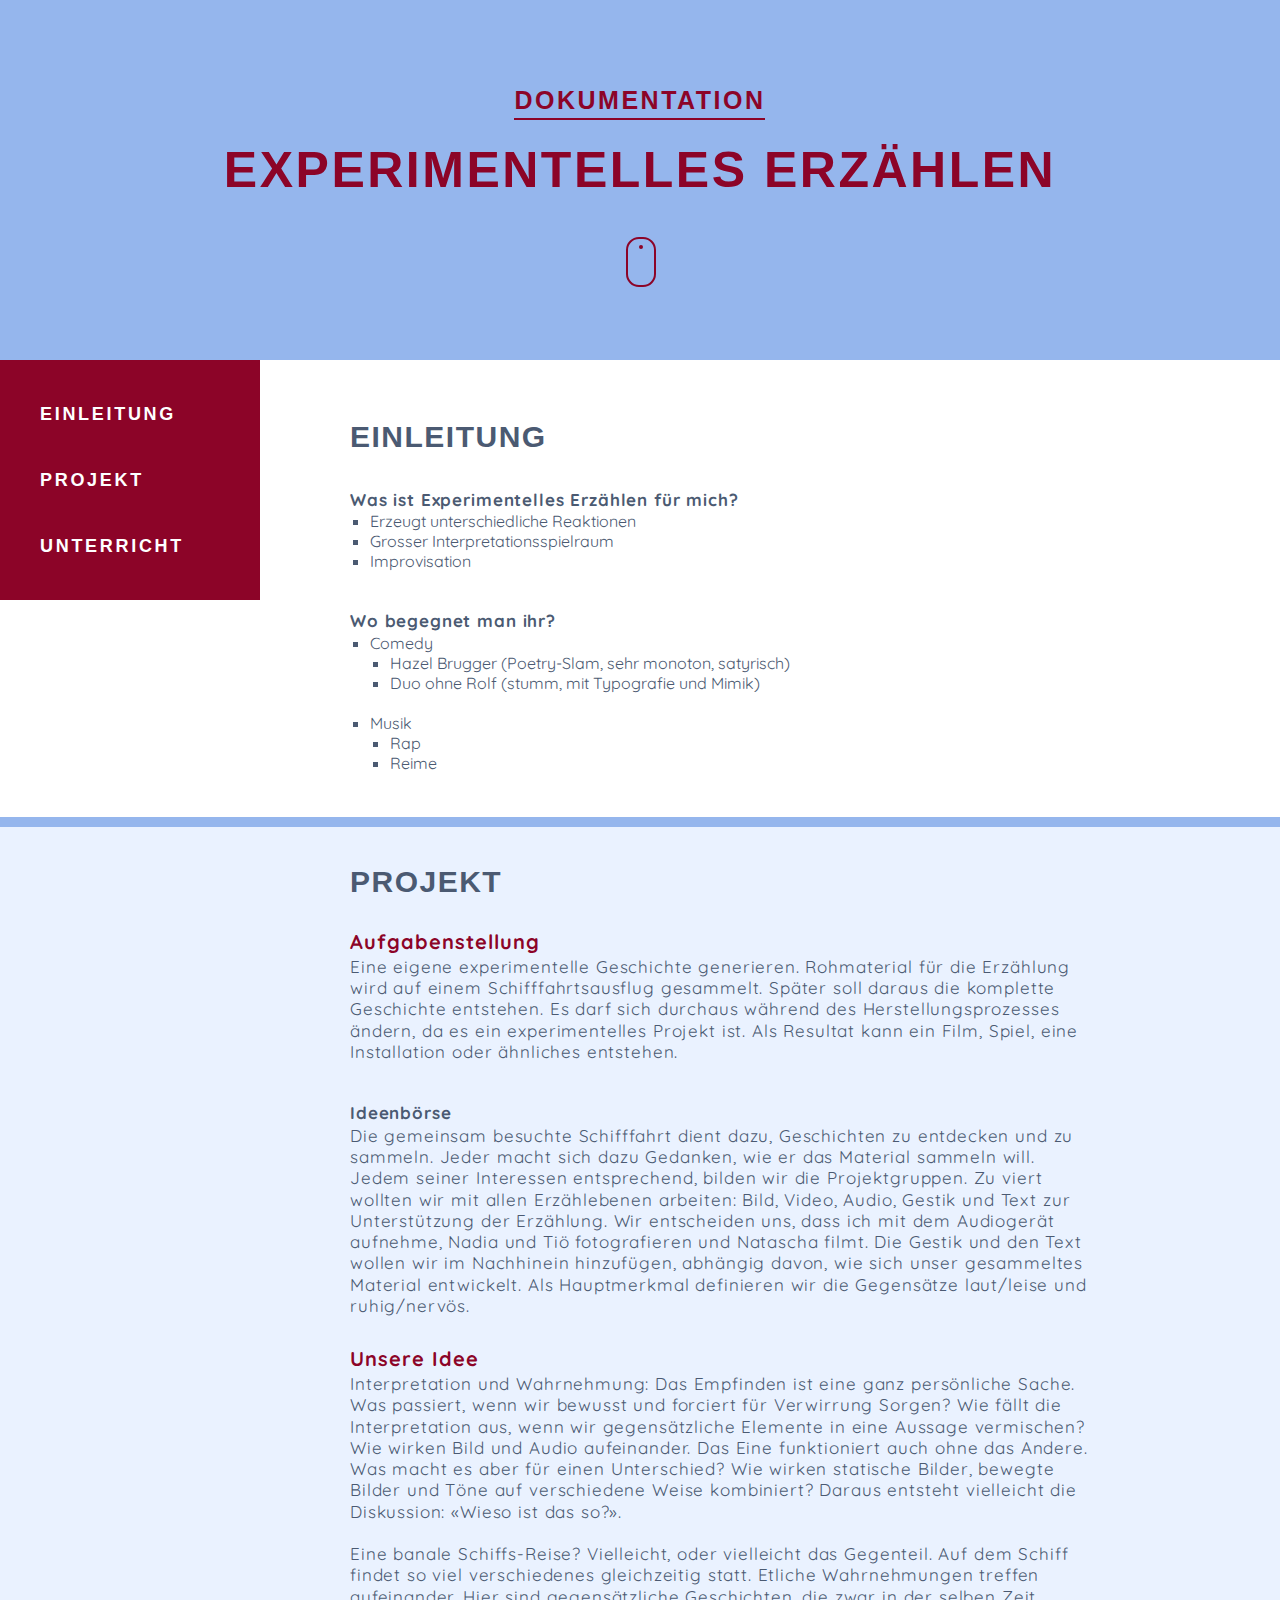
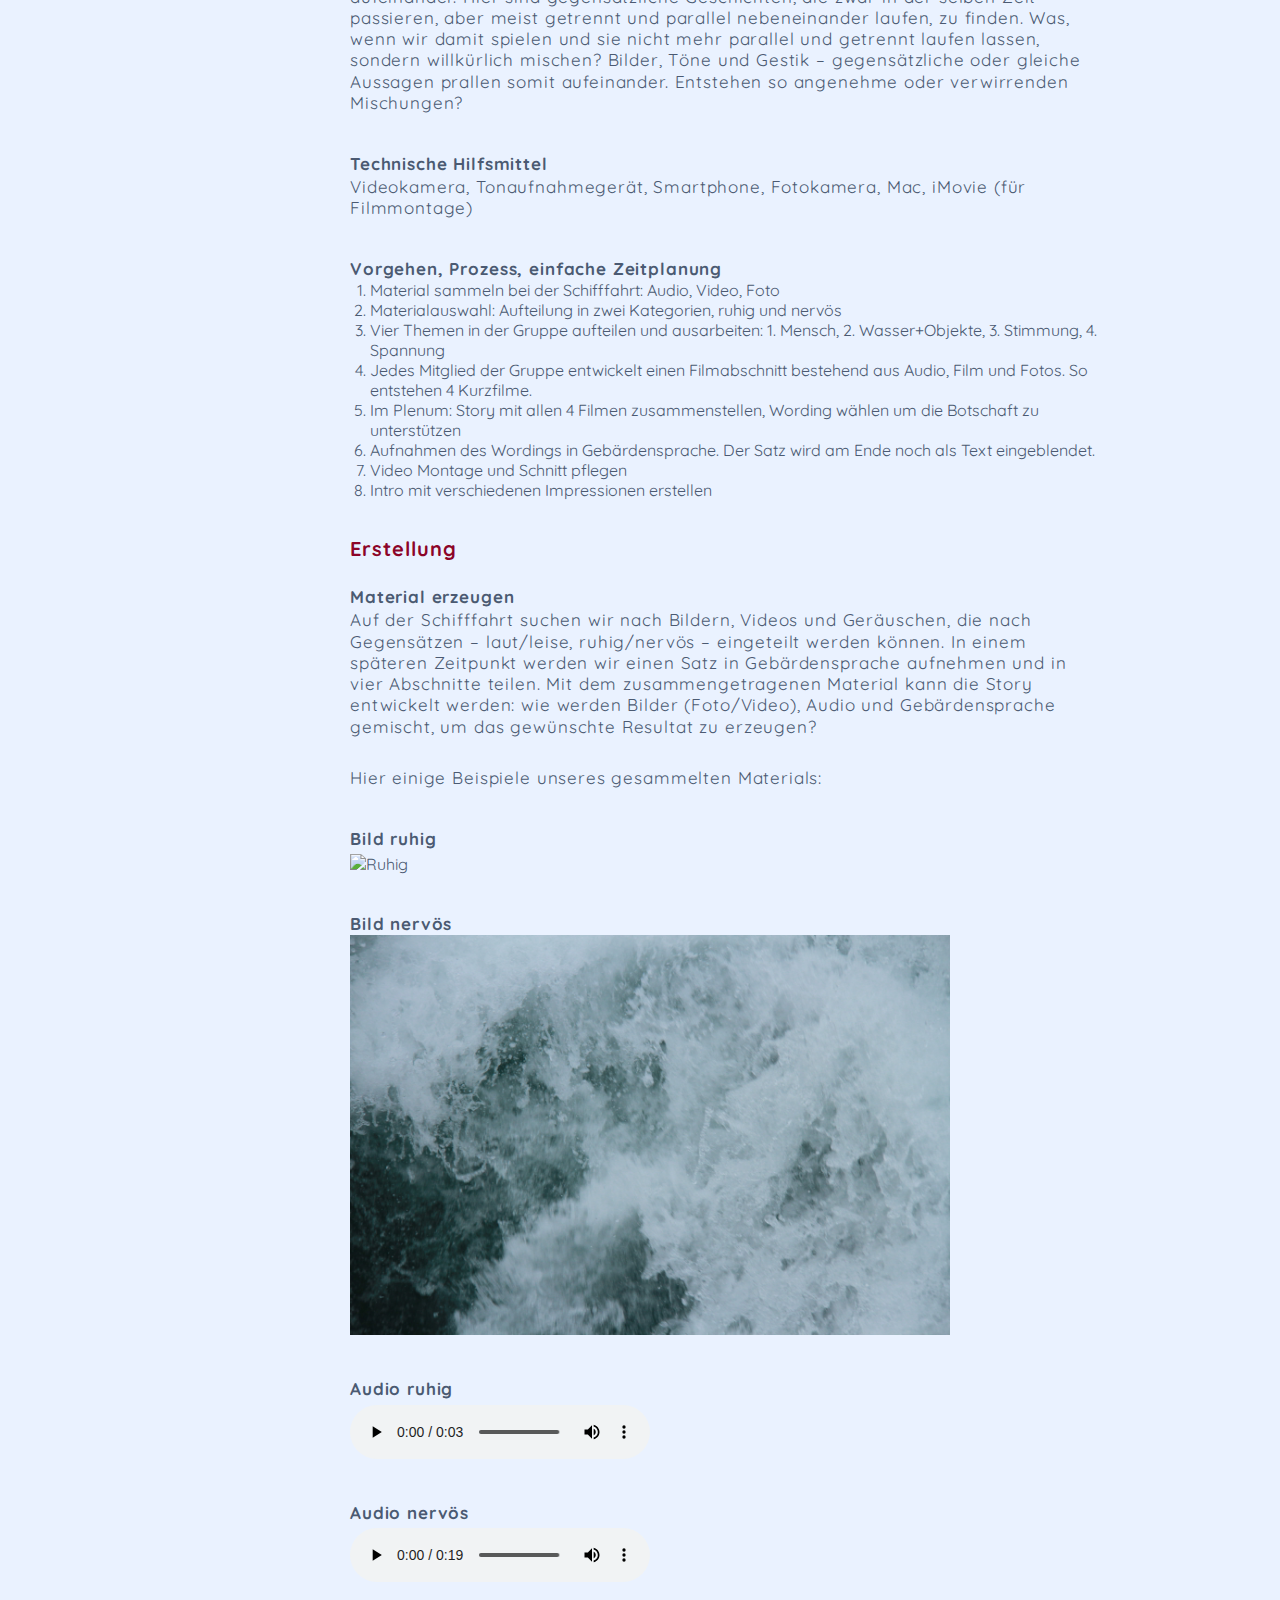
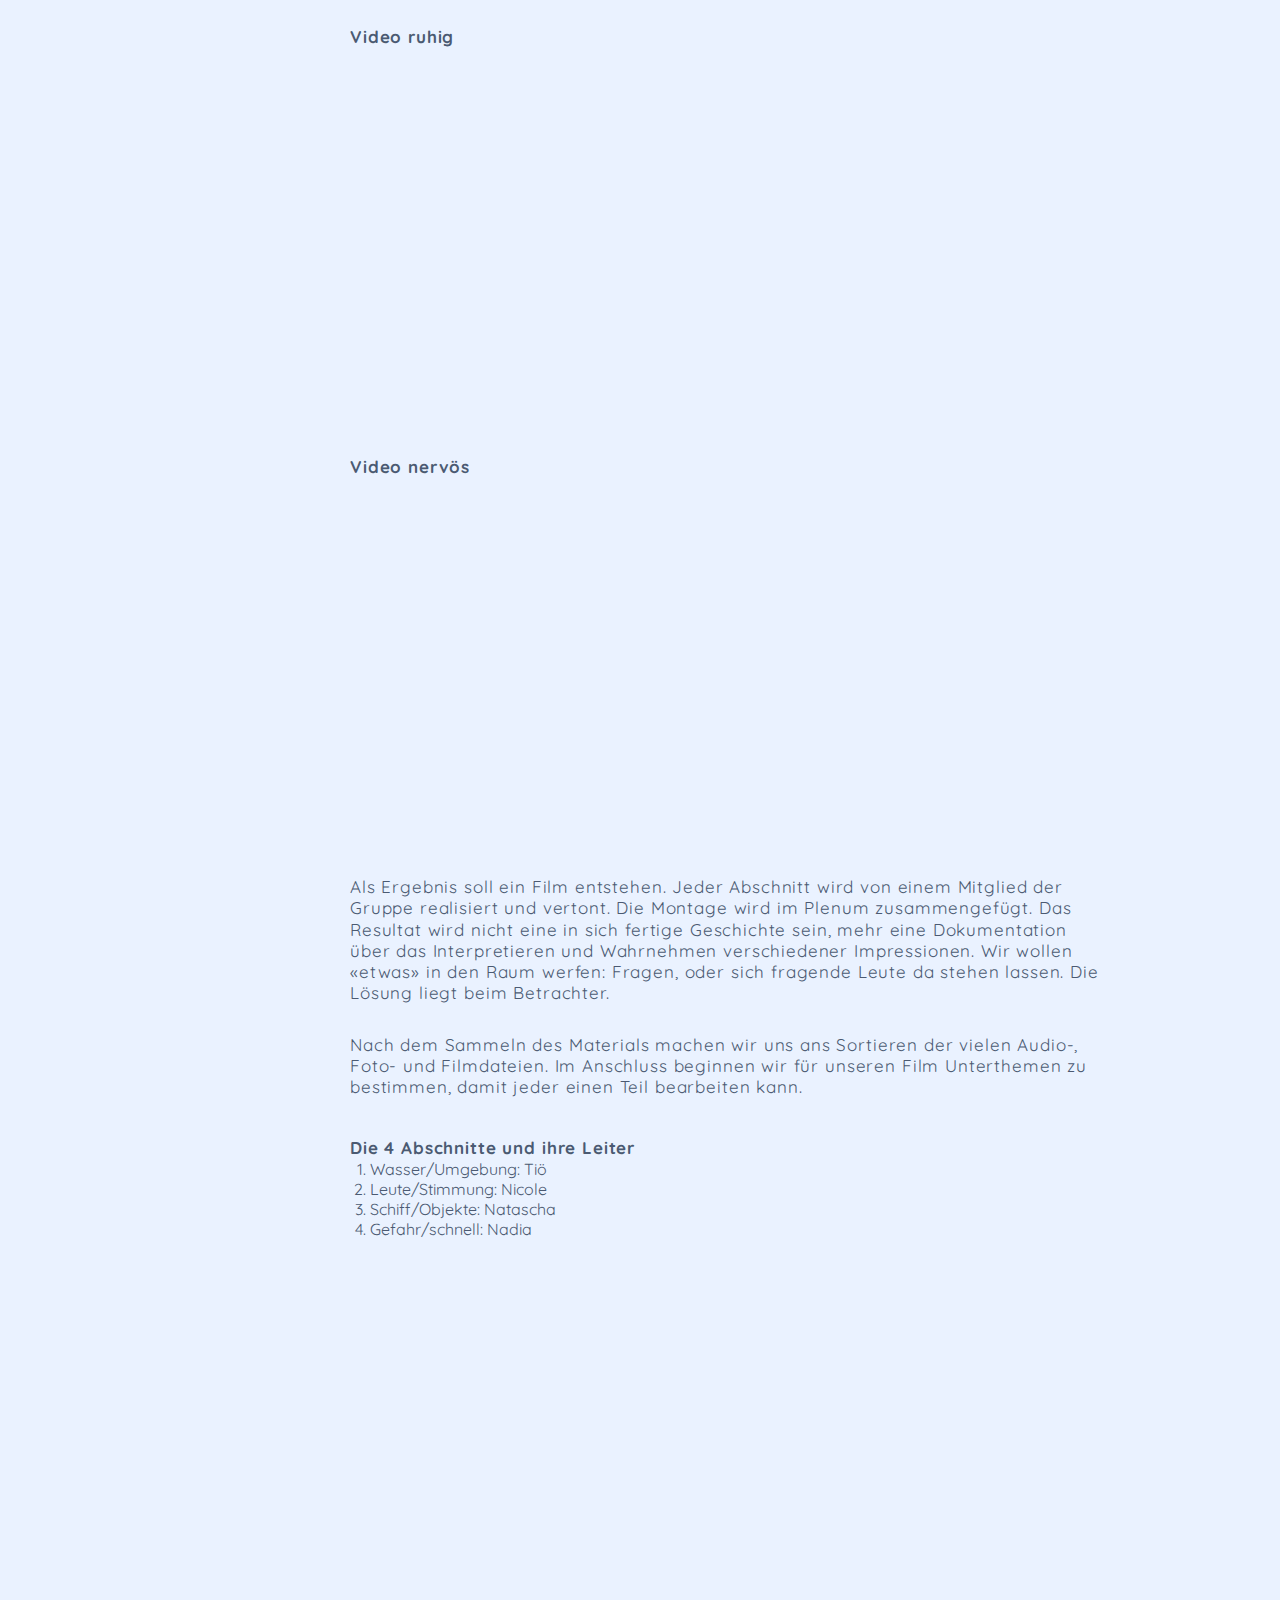
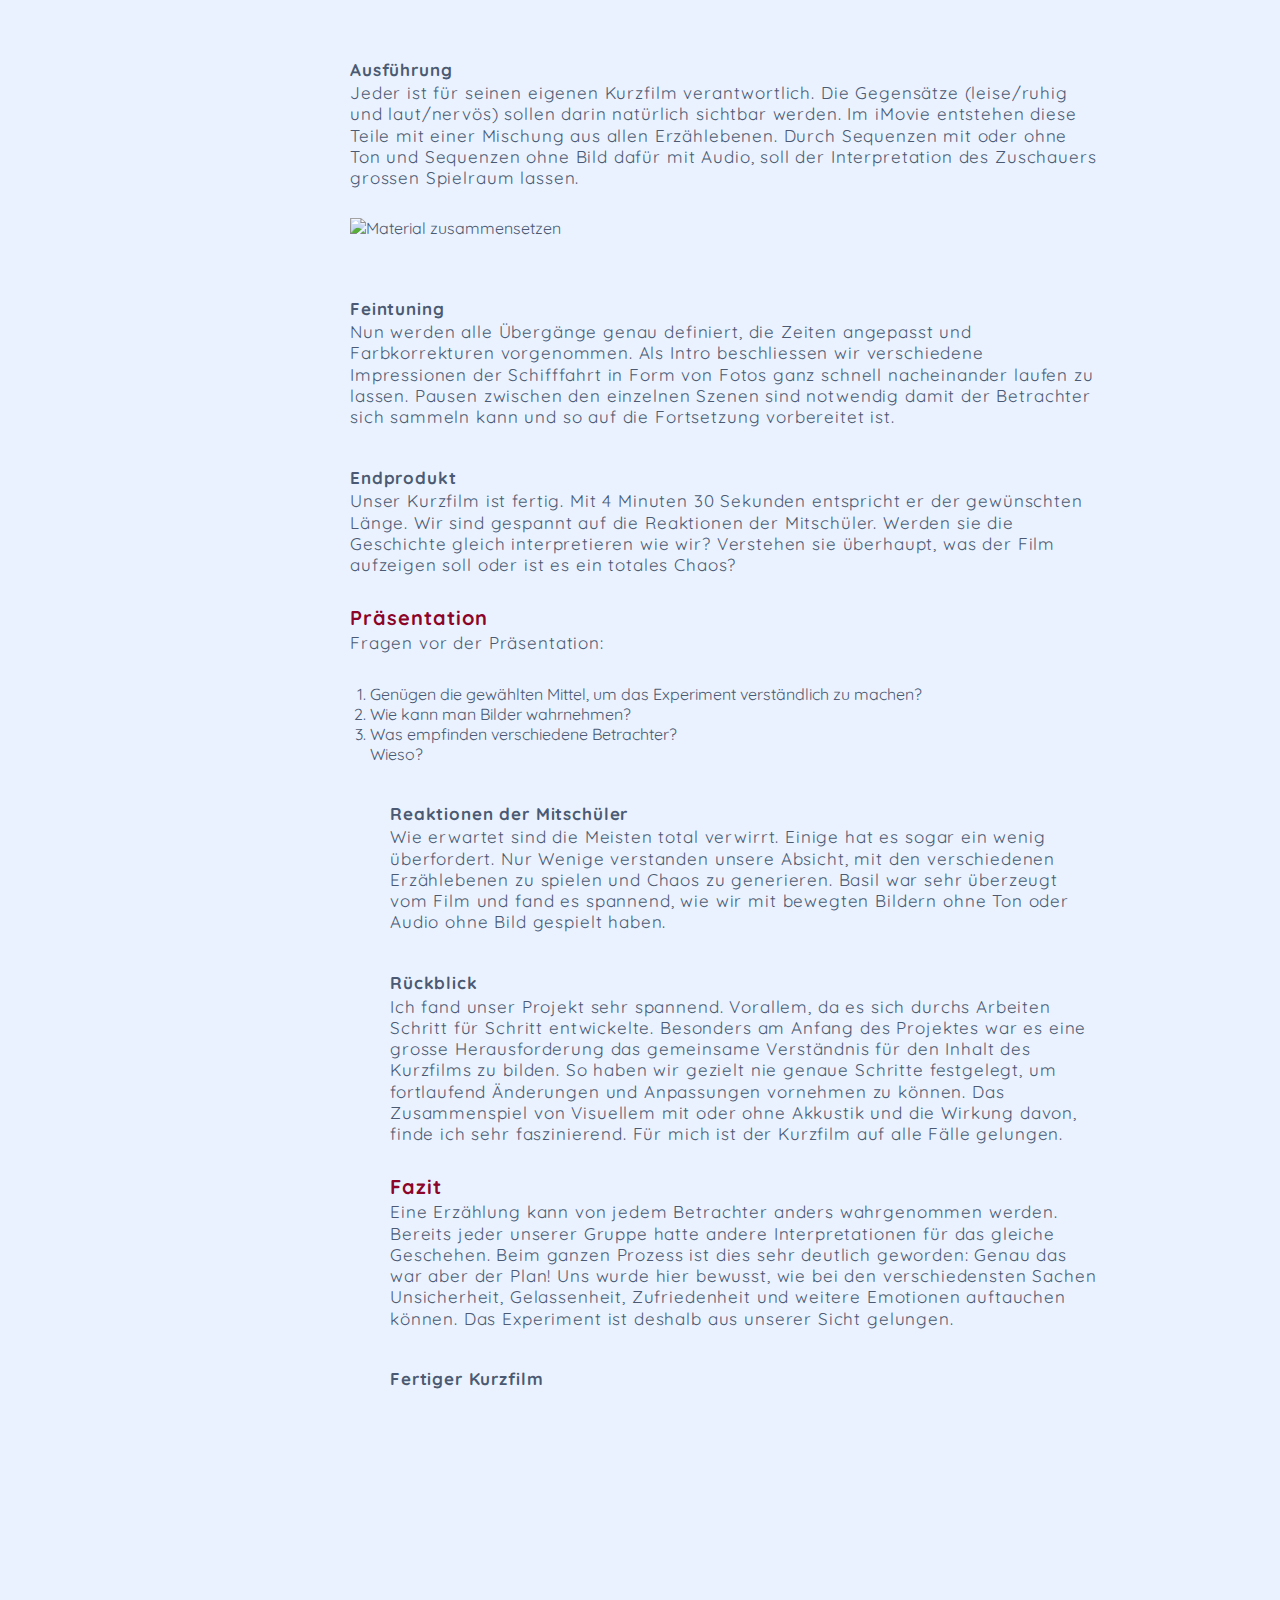
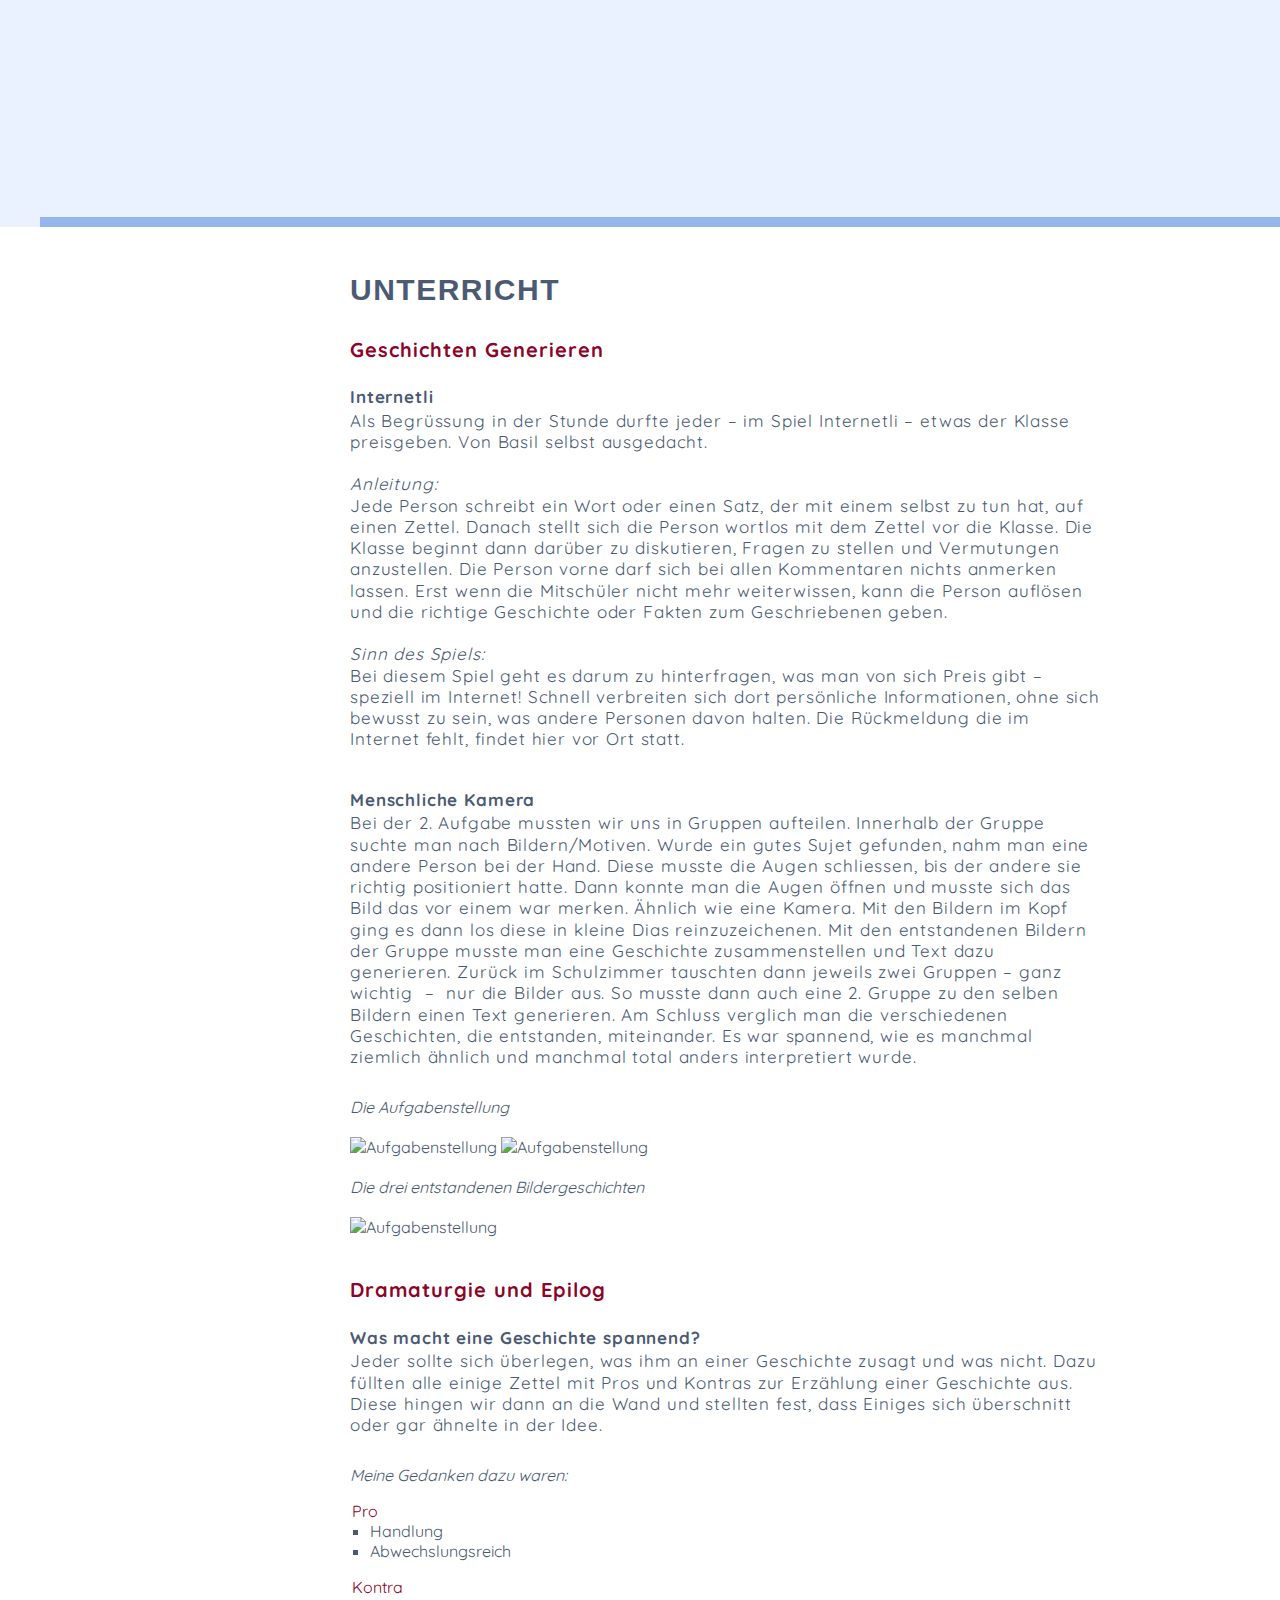
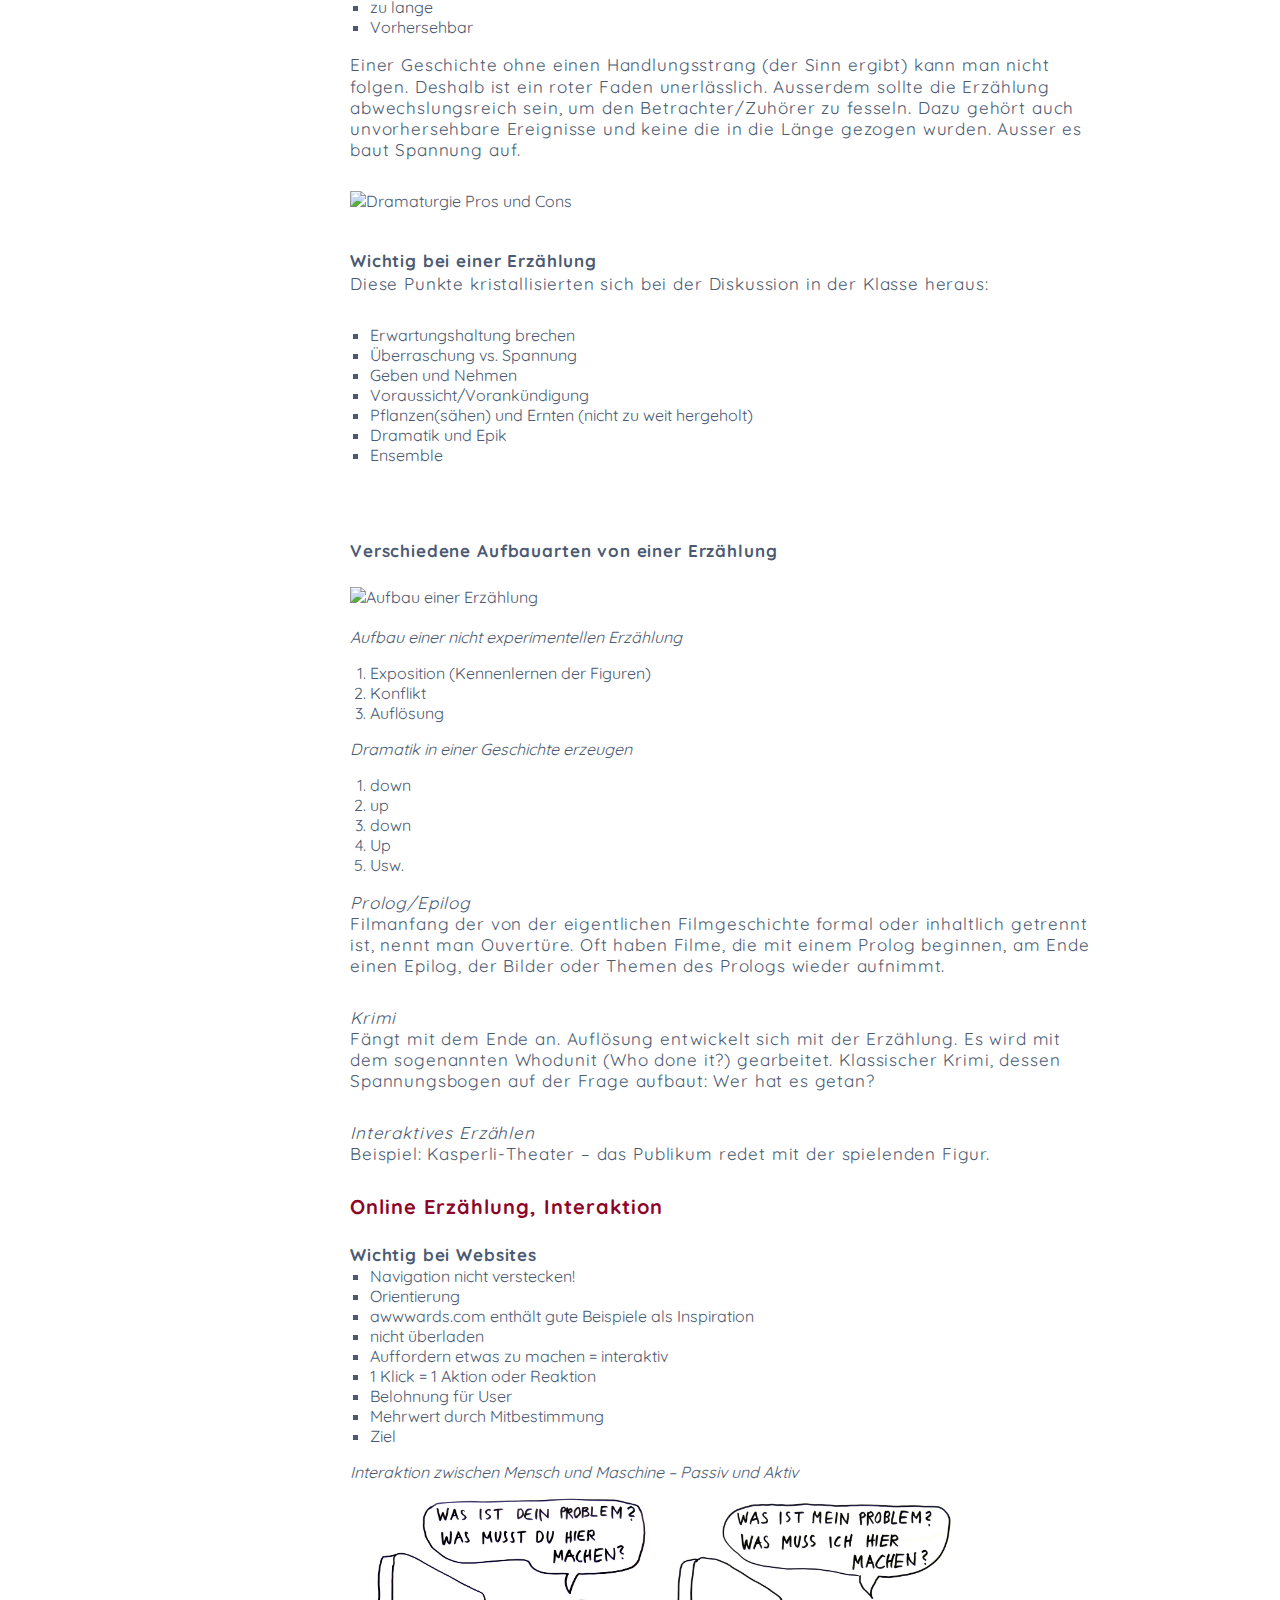
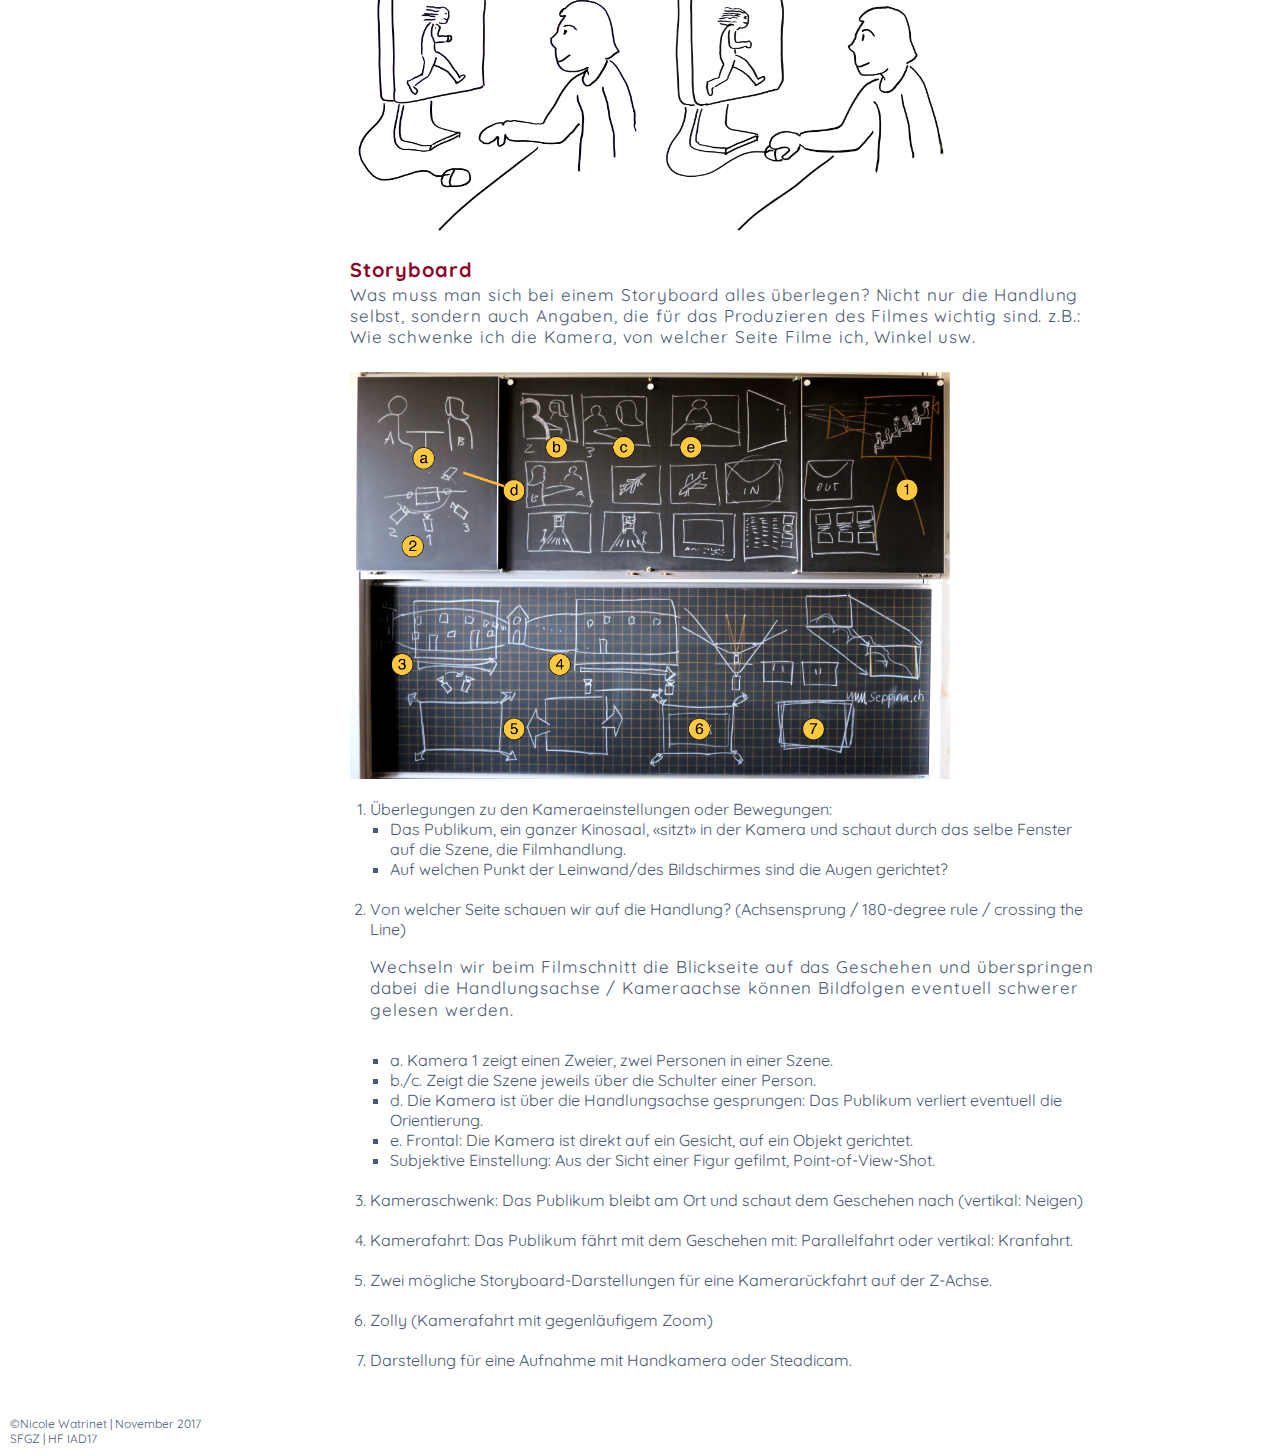
==== commit 4e43ea89: "Aufzählung" ====
--- a/index.html
+++ b/index.html
@@ -202,10 +202,12 @@
 
   <h4 id="Präsentation">Präsentation<!-- Tag 5 (28.10) --></h4>
   <p>Fragen vor der Präsentation: <br>
-    Genügen die gewählten Mittel, um das Experiment verständlich zu machen? <br>
-    Wie kann man Bilder wahrnehmen? <br>
-    Was empfinden verschiedene Betrachter? <br>
+    <ol>
+      <li>Genügen die gewählten Mittel, um das Experiment verständlich zu machen? </li>
+      <li>Wie kann man Bilder wahrnehmen? </li>
+      <li>Was empfinden verschiedene Betrachter? </li>
     Wieso?</p>
+    <ol>
 
   <h6>Reaktionen der Mitschüler</h6>
   <p>Wie erwartet sind die Meisten total verwirrt. Einige hat es sogar ein wenig überfordert. Nur Wenige verstanden unsere Absicht, mit den verschiedenen Erzählebenen zu spielen und Chaos zu generieren. Basil war sehr überzeugt vom Film und fand es spannend, wie wir mit bewegten Bildern ohne Ton oder Audio ohne Bild gespielt haben. </p>
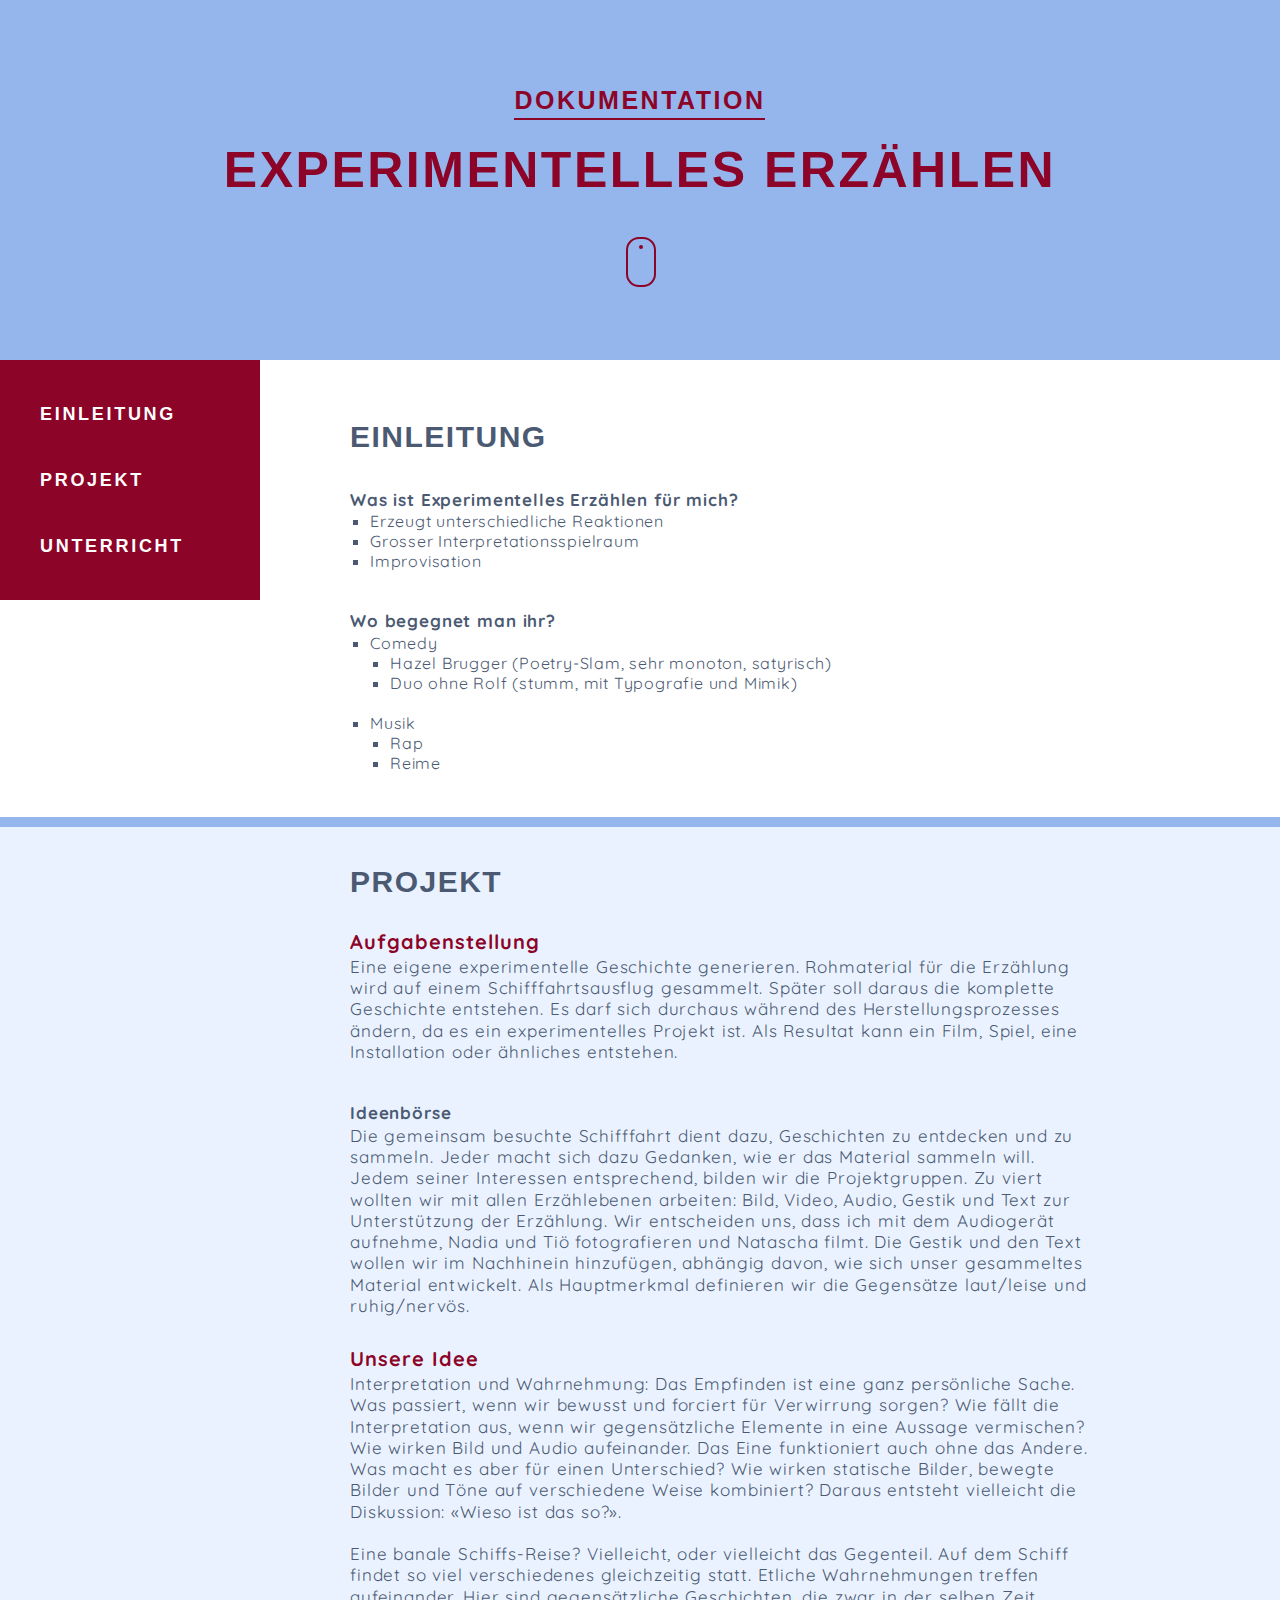
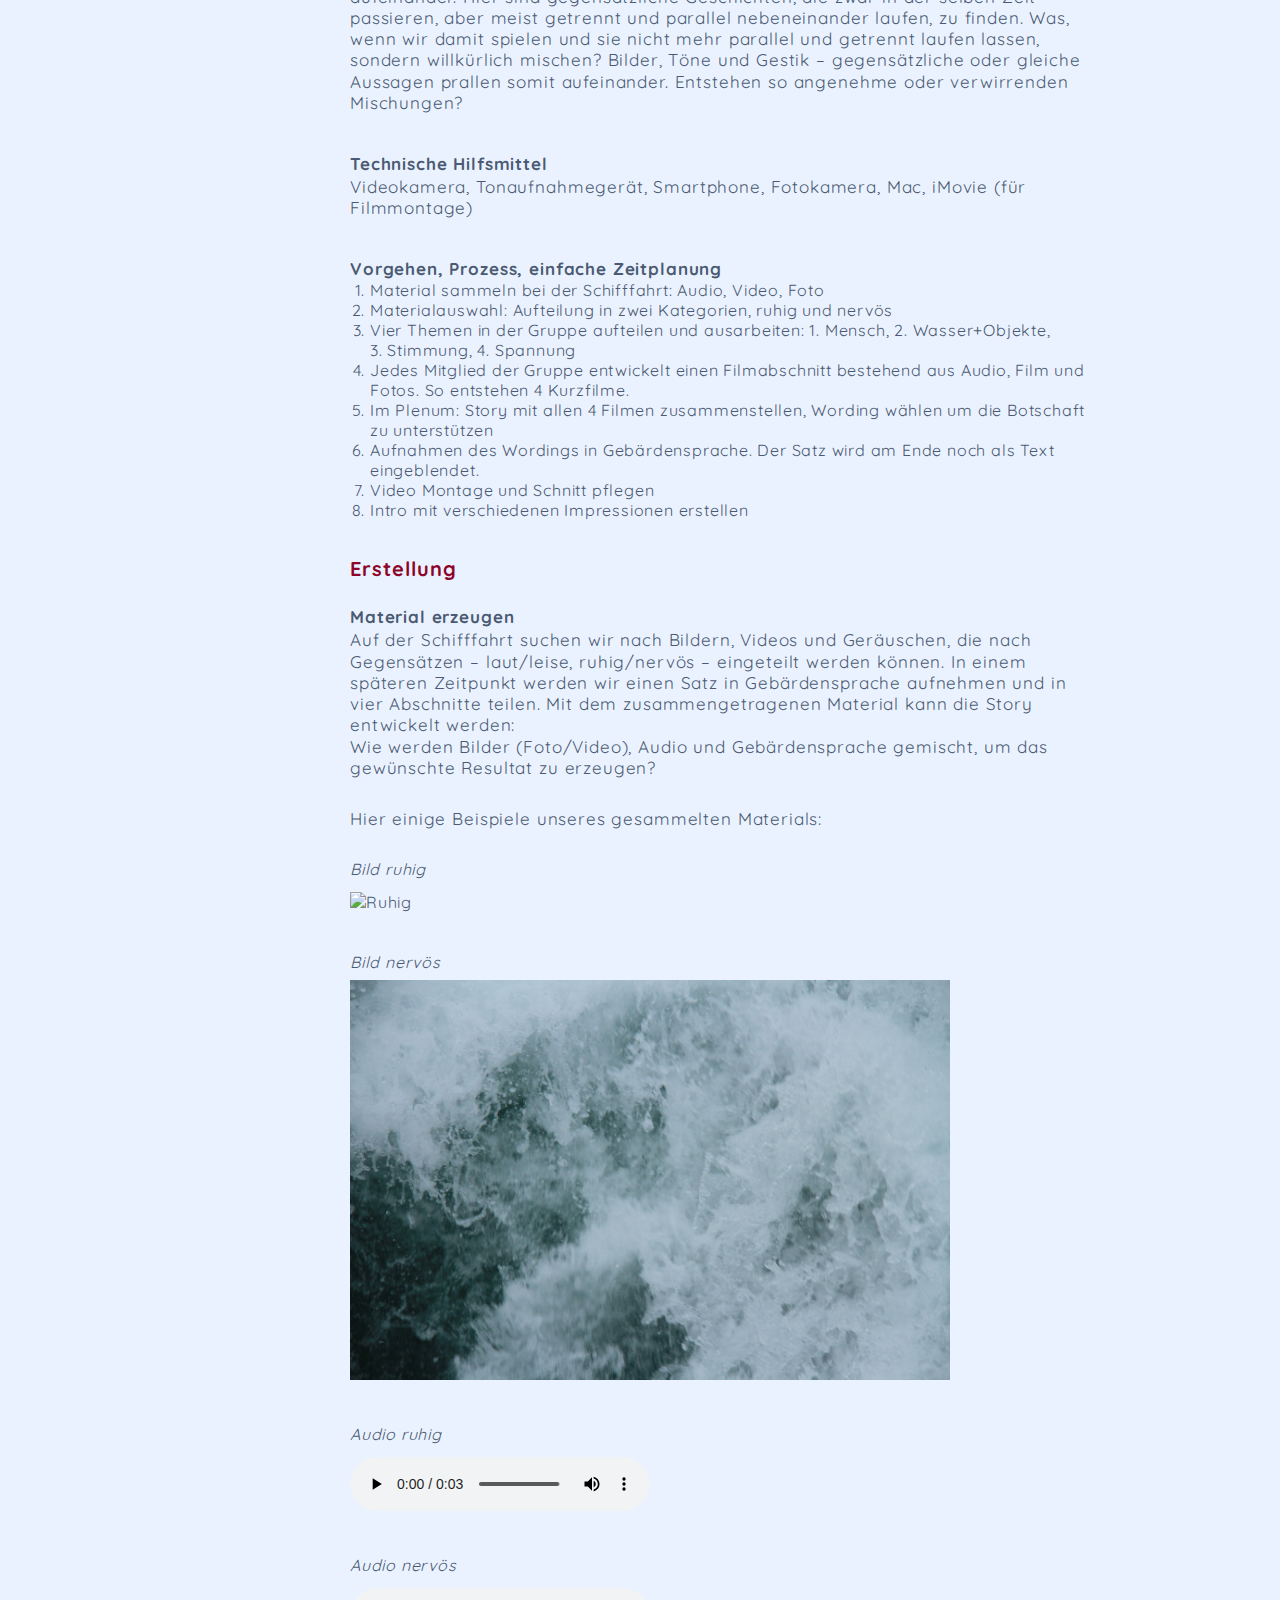
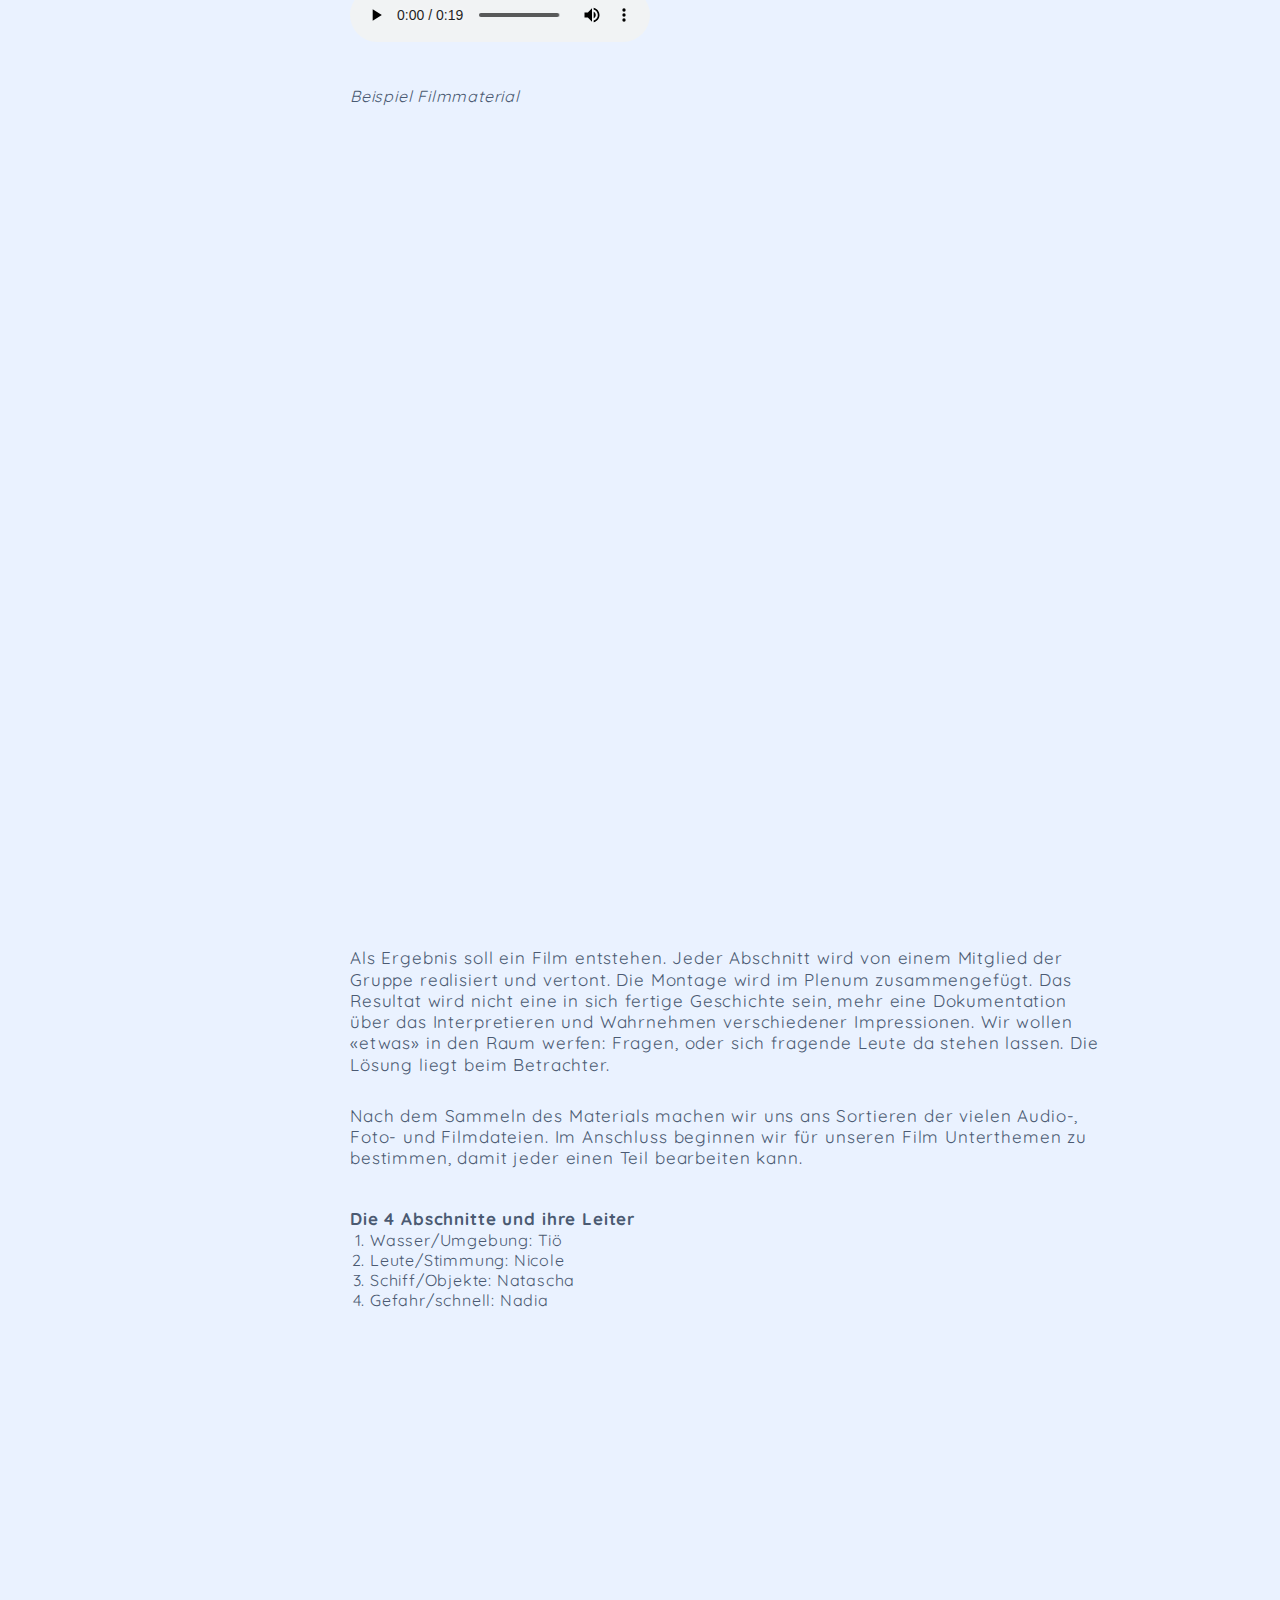
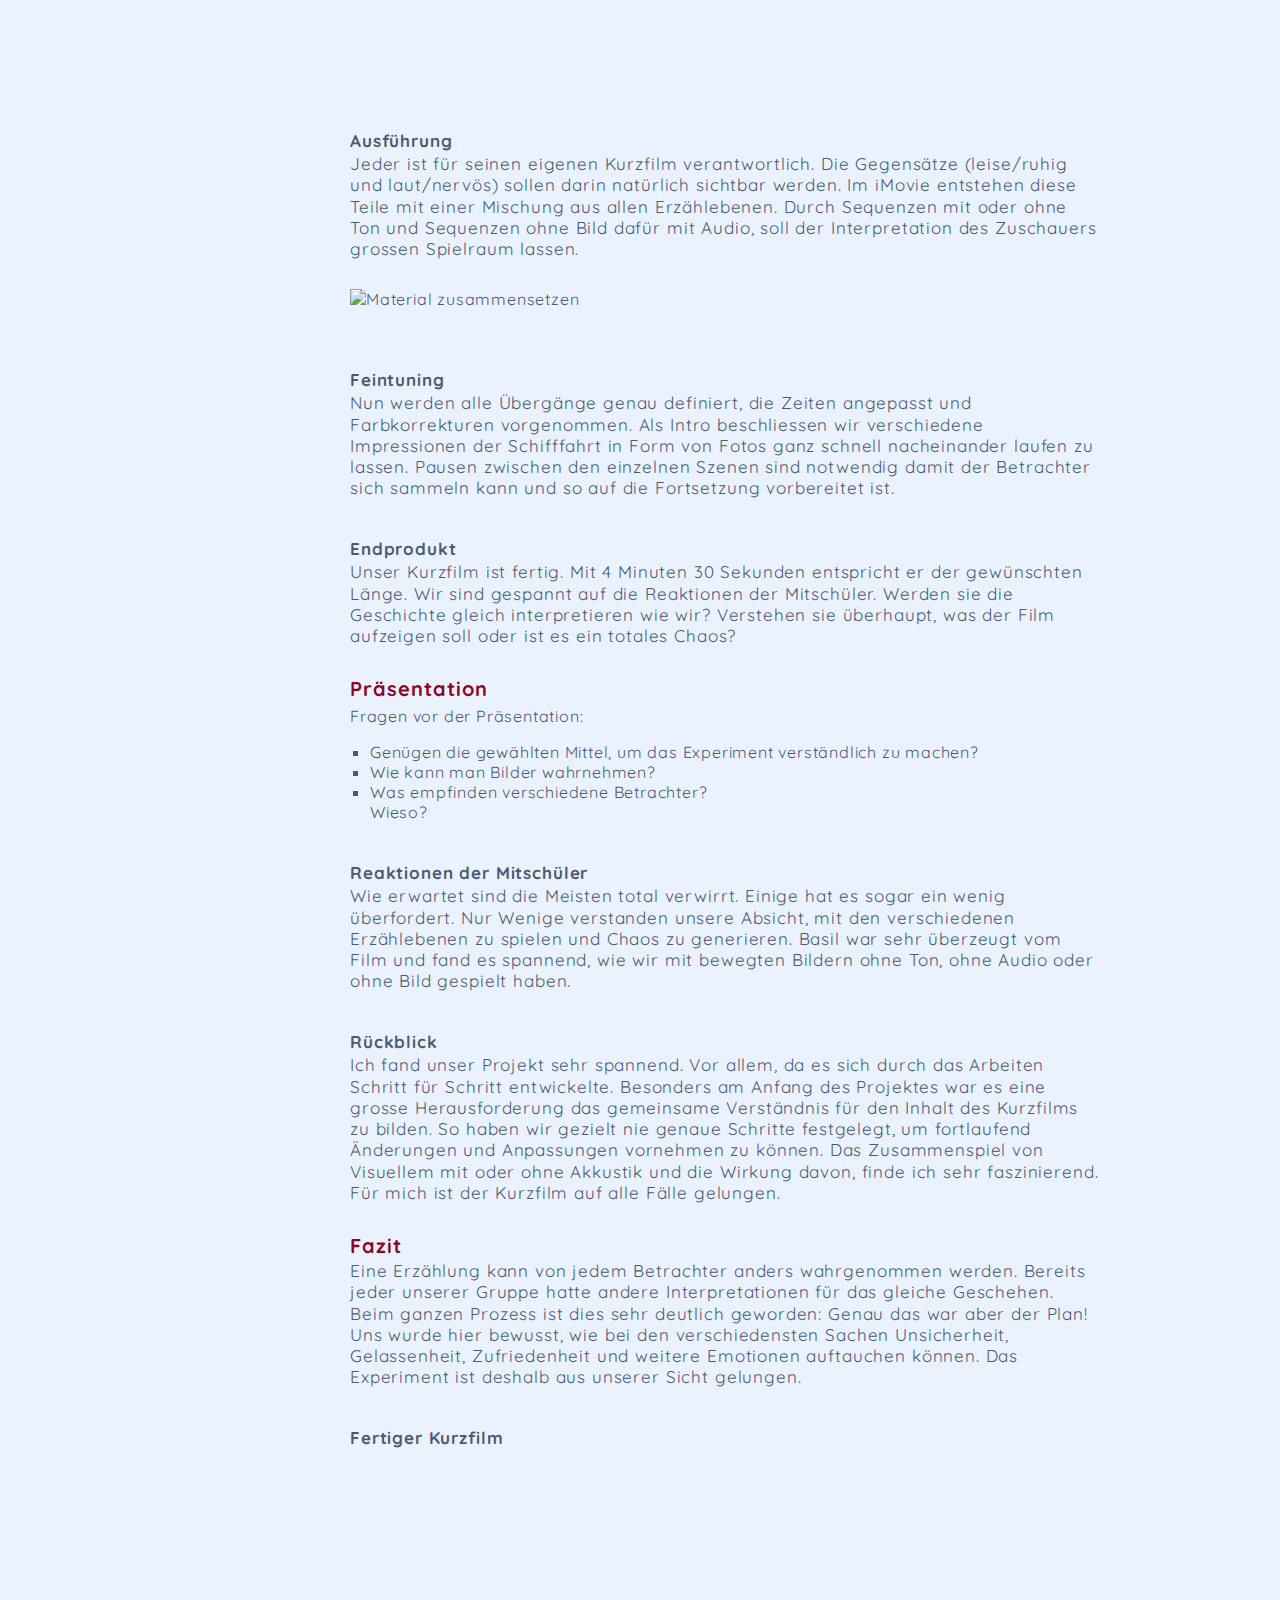
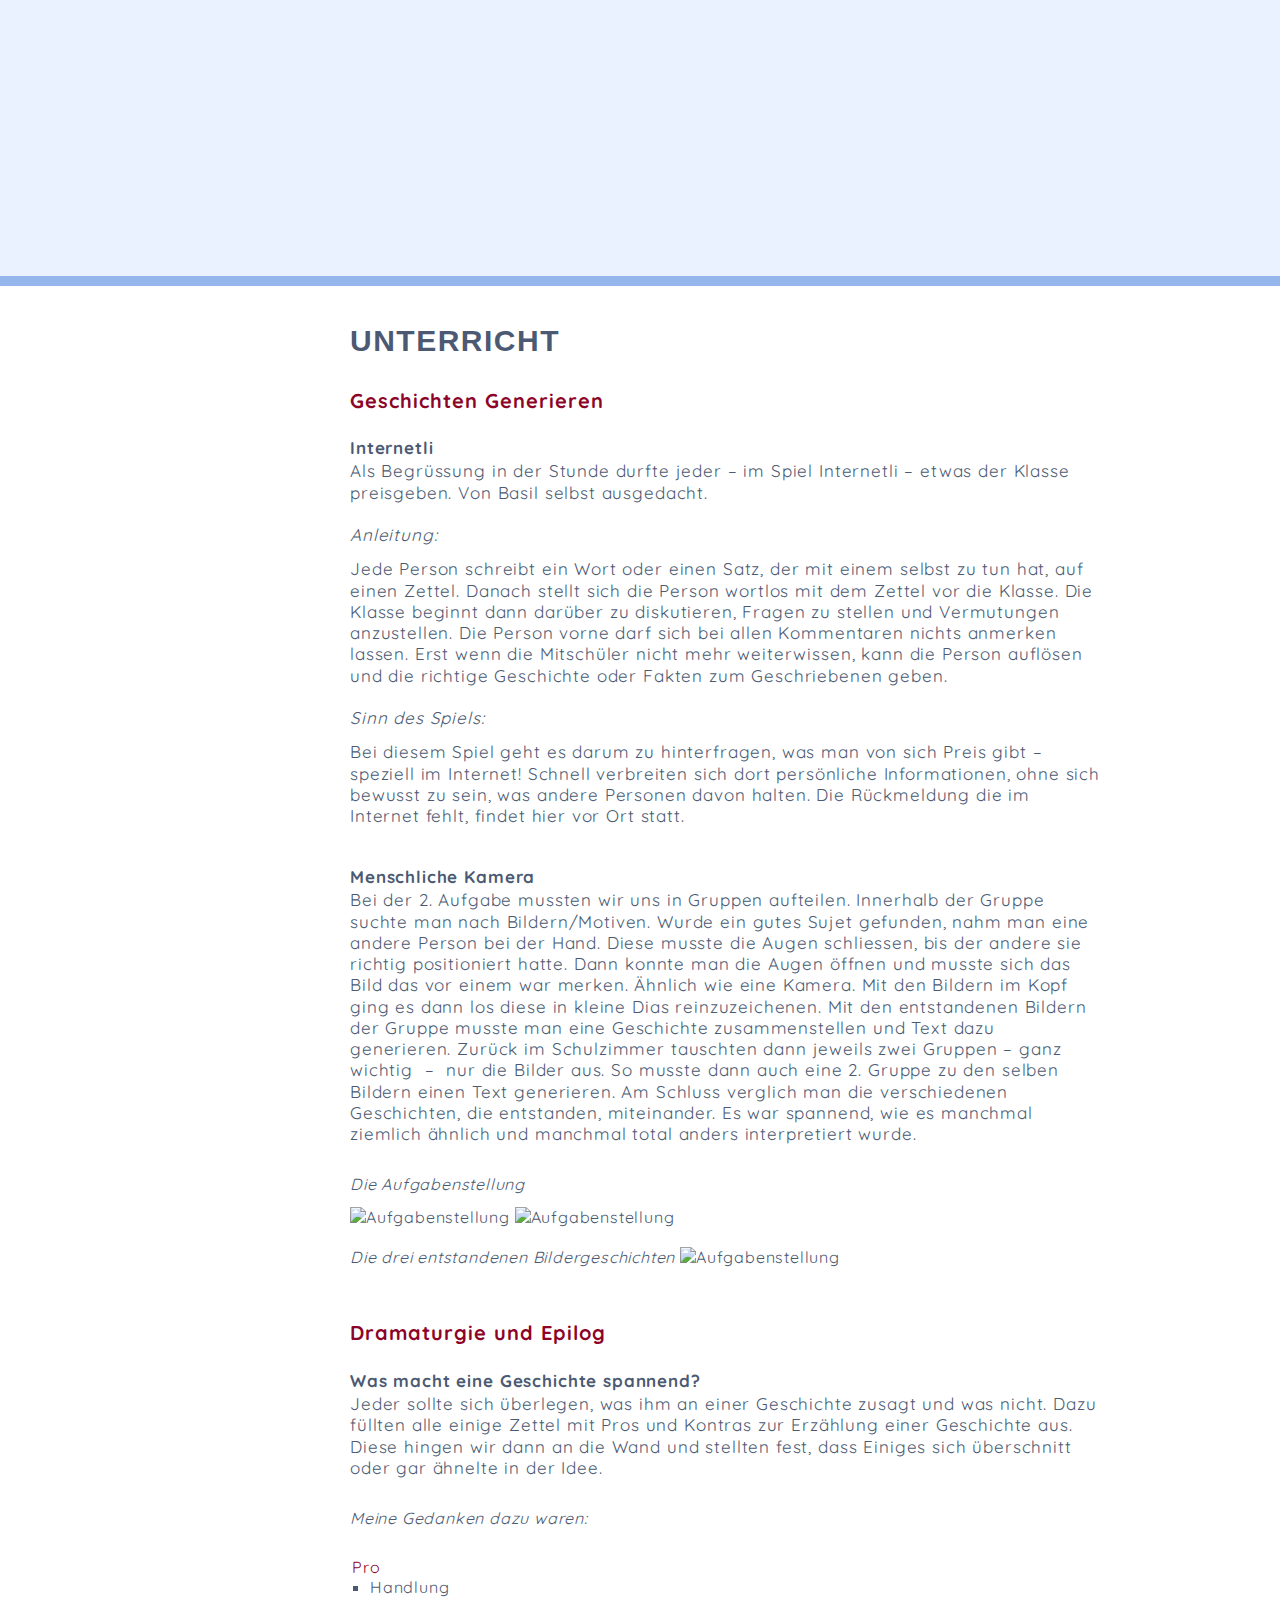
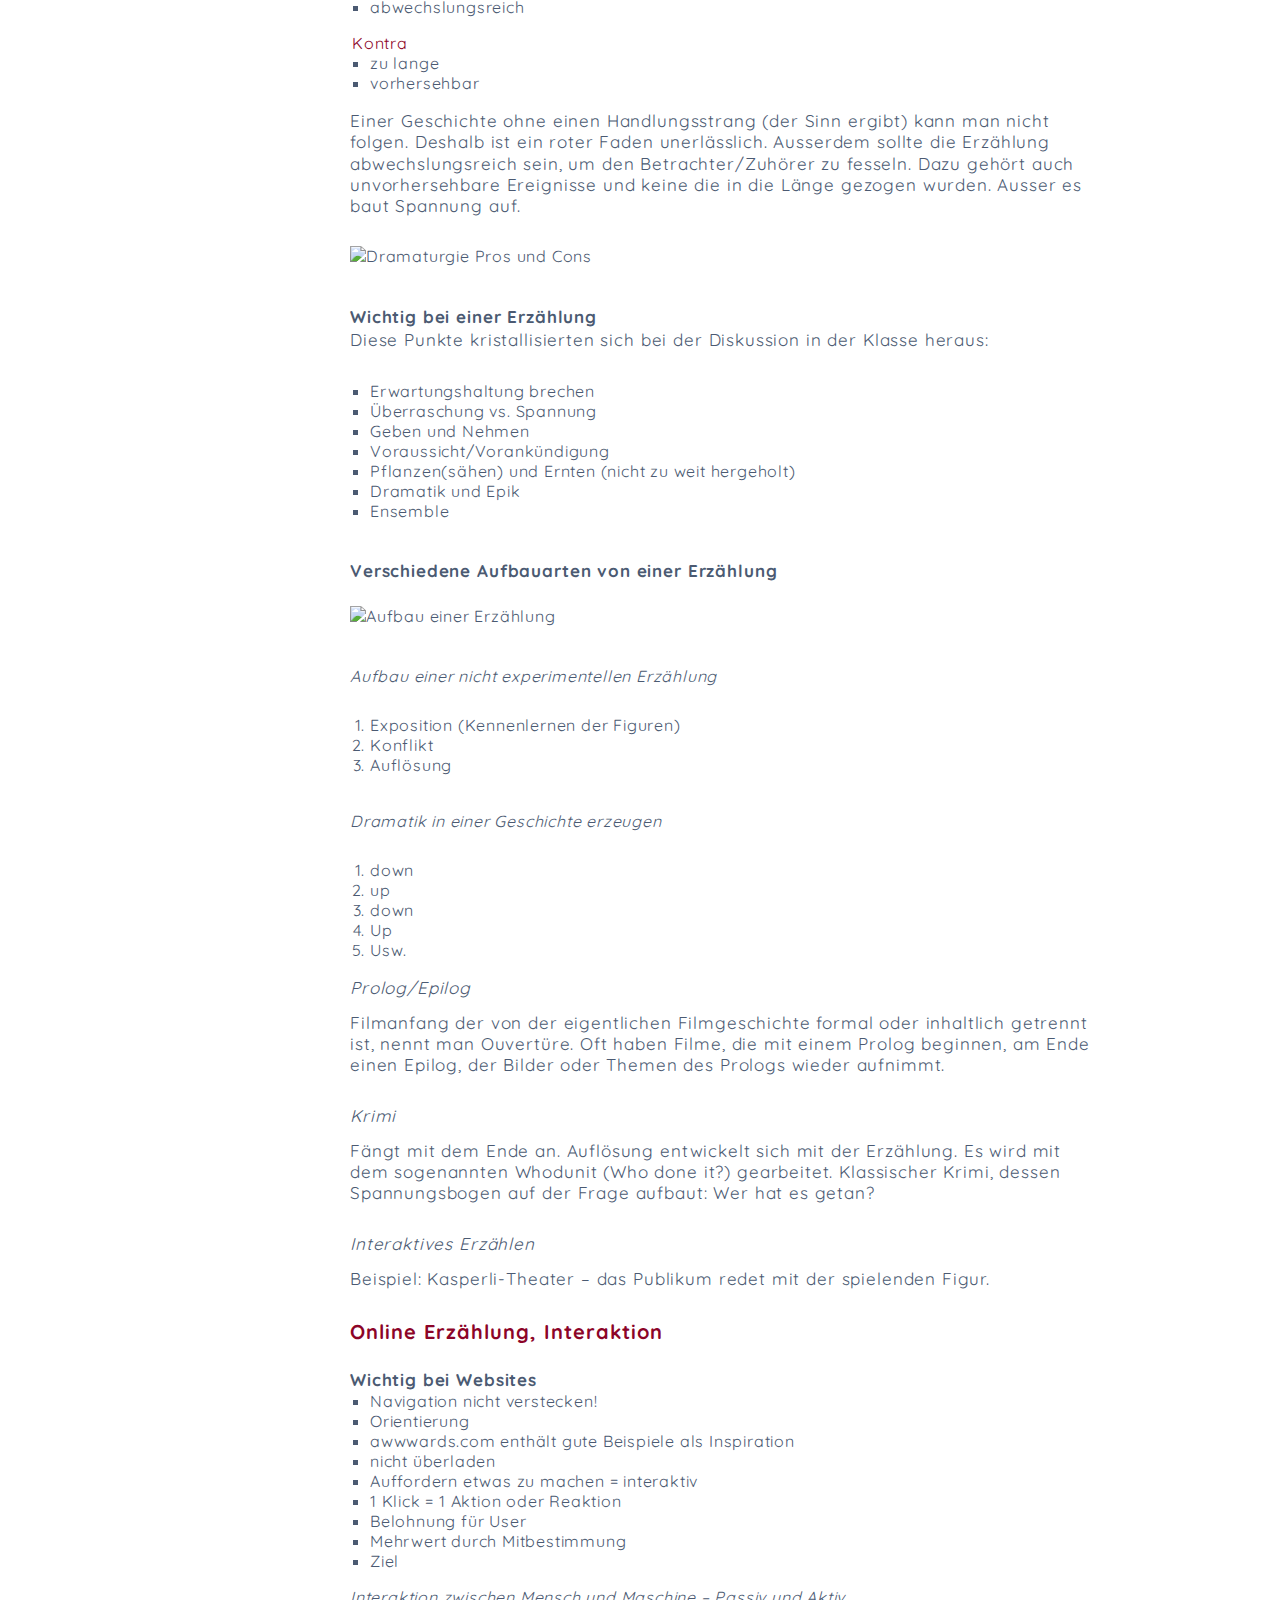
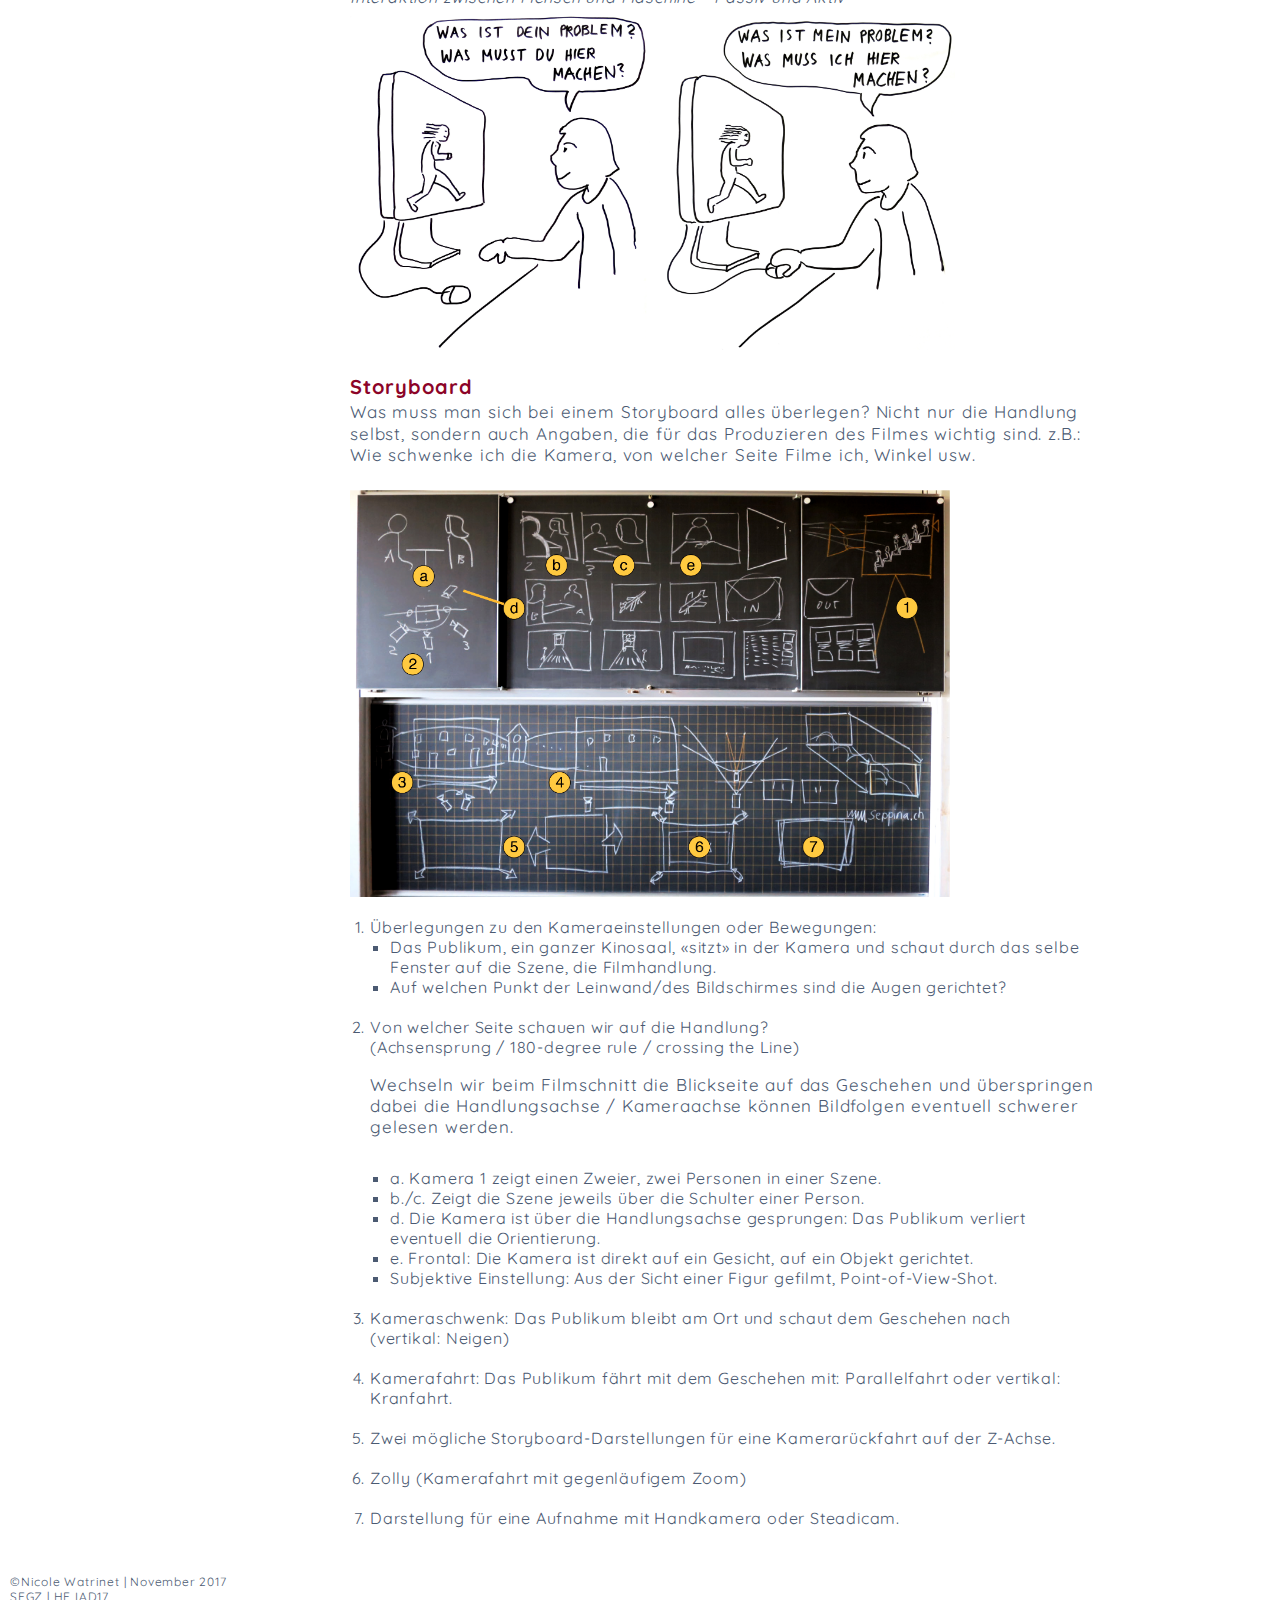
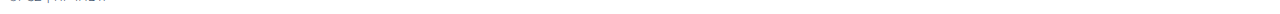
==== commit 92d5b603: "FIX" ====
--- a/index.html
+++ b/index.html
@@ -28,7 +28,7 @@
             <a href="#Vorgehen">Erstellung</a>
           </li>
           <li class="subitem">
-            <a href="#Präsentation">Präsentation</a>
+            <a href="#Praesentation">Präsentation</a>
           </li>
           <li class="subitem">
             <a href="#Fazit">Fazit</a>
@@ -56,13 +56,13 @@
    	</li>
   </ul>
   </div>
-    </div> 
+    </div>
     <div class="hero">
     <h1><span>Dokumentation</span><br>Experimentelles Erzählen</h1>
     <div class="mouse">
         <span></span>
     </div>
-</div>    
+</div>
 <div class="row content">
     <h1 id="Einleitung">Einleitung</h1>
         <h6>Was ist Experimentelles Erzählen für mich?</h6>
@@ -73,7 +73,7 @@
         </ul>
        <h6>Wo begegnet man ihr?</h6>
        <ul>
-         <li>Comedy</li> 
+         <li>Comedy</li>
             <ul>
               <li>Hazel Brugger (Poetry-Slam, sehr monoton, satyrisch)</li>
               <li>Duo ohne Rolf (stumm, mit Typografie und Mimik)</li>
@@ -91,20 +91,20 @@
     <br>
     <h1 id="Projekt">Projekt</h1>
   <h4 id="Aufgabenstellung">Aufgabenstellung</h4>
-  <p>Eine eigene experimentelle Geschichte generieren. Rohmaterial für die Erzählung wird auf einem Schifffahrtsausflug gesammelt. Später soll daraus die komplette Geschichte entstehen. 
+  <p>Eine eigene experimentelle Geschichte generieren. Rohmaterial für die Erzählung wird auf einem Schifffahrtsausflug gesammelt. Später soll daraus die komplette Geschichte entstehen.
   Es darf sich durchaus während des Herstellungsprozesses ändern, da es ein experimentelles Projekt ist. Als Resultat kann ein Film, Spiel, eine Installation oder ähnliches entstehen.</p>
 
   <h6>Ideenbörse</h6>
   <p>Die gemeinsam besuchte Schifffahrt dient dazu, Geschichten zu entdecken und zu sammeln. Jeder macht sich dazu Gedanken, wie er das Material sammeln will. Jedem seiner Interessen entsprechend, bilden wir die Projektgruppen. Zu viert wollten wir mit allen Erzählebenen arbeiten: Bild, Video, Audio, Gestik und Text zur Unterstützung der Erzählung. Wir entscheiden uns, dass ich mit dem Audiogerät aufnehme, Nadia und Tiö fotografieren und Natascha filmt. Die Gestik und den Text wollen wir im Nachhinein hinzufügen, abhängig davon, wie sich unser gesammeltes Material entwickelt. Als Hauptmerkmal definieren wir die Gegensätze laut/leise und ruhig/nervös.</p>
 
   <h4 id="Idee">Unsere Idee</h4>
-  <p>Interpretation und Wahrnehmung: Das Empfinden ist eine ganz persönliche Sache. Was passiert, wenn wir bewusst und forciert für Verwirrung Sorgen? Wie fällt die Interpretation aus, wenn wir gegensätzliche Elemente in eine Aussage vermischen?
+  <p>Interpretation und Wahrnehmung: Das Empfinden ist eine ganz persönliche Sache. Was passiert, wenn wir bewusst und forciert für Verwirrung sorgen? Wie fällt die Interpretation aus, wenn wir gegensätzliche Elemente in eine Aussage vermischen?
   Wie wirken Bild und Audio aufeinander. Das Eine funktioniert auch ohne das Andere. Was macht es aber für einen Unterschied?
   Wie wirken statische Bilder, bewegte Bilder und Töne auf verschiedene Weise kombiniert? Daraus entsteht vielleicht die Diskussion: «Wieso ist das so?».
 <br>
 <br>
   Eine banale Schiffs-Reise? Vielleicht, oder vielleicht das Gegenteil. Auf dem Schiff findet so viel verschiedenes gleichzeitig statt. Etliche Wahrnehmungen treffen aufeinander. Hier sind gegensätzliche Geschichten, die zwar in der selben Zeit passieren, aber meist getrennt und parallel nebeneinander laufen, zu finden. Was, wenn wir damit spielen und sie nicht mehr parallel und getrennt laufen lassen, sondern willkürlich mischen? Bilder, Töne und Gestik – gegensätzliche oder gleiche Aussagen prallen somit aufeinander. Entstehen so angenehme oder verwirrenden Mischungen?</p>
-   
+
   <h6>Technische Hilfsmittel</h6>
   <p>Videokamera, Tonaufnahmegerät, Smartphone, Fotokamera, Mac, iMovie (für Filmmontage)</p>
 
@@ -112,7 +112,7 @@
   <ol>
     <li>Material sammeln bei der Schifffahrt: Audio, Video, Foto</li>
     <li>Materialauswahl: Aufteilung in zwei Kategorien, ruhig und nervös</li>
-    <li>Vier Themen in der Gruppe aufteilen und ausarbeiten: 1. Mensch, 2. Wasser+Objekte, 3. Stimmung, 4. Spannung</li>
+    <li>Vier Themen in der Gruppe aufteilen und ausarbeiten: 1. Mensch, 2. Wasser+Objekte, <br>3. Stimmung, 4. Spannung</li>
     <li>Jedes Mitglied der Gruppe entwickelt einen Filmabschnitt bestehend aus Audio, Film und Fotos. So entstehen 4 Kurzfilme.</li>
     <li>Im Plenum: Story mit allen 4 Filmen zusammenstellen, Wording wählen um die Botschaft zu unterstützen</li>
     <li>Aufnahmen des Wordings in Gebärdensprache. Der Satz wird am  Ende noch als Text eingeblendet.</li>
@@ -122,57 +122,59 @@
 <br>
   <h4 id="Vorgehen">Erstellung<!-- Tag 2 (16.9) --></h4>
   <h6>Material erzeugen</h6>
-  <p>Auf der Schifffahrt suchen wir nach Bildern, Videos und Geräuschen, die  nach Gegensätzen – laut/leise, ruhig/nervös – eingeteilt werden können. In einem späteren Zeitpunkt werden wir einen Satz in Gebärdensprache aufnehmen und in vier Abschnitte teilen. Mit dem zusammengetragenen  Material kann die Story entwickelt werden: wie werden Bilder (Foto/Video), Audio und Gebärdensprache gemischt, um das gewünschte Resultat zu erzeugen?<p>
+  <p>Auf der Schifffahrt suchen wir nach Bildern, Videos und Geräuschen, die  nach Gegensätzen – laut/leise, ruhig/nervös – eingeteilt werden können. In einem späteren Zeitpunkt werden wir einen Satz in Gebärdensprache aufnehmen und in vier Abschnitte teilen. Mit dem zusammengetragenen  Material kann die Story entwickelt werden: <br> Wie werden Bilder (Foto/Video), Audio und Gebärdensprache gemischt, um das gewünschte Resultat zu erzeugen?<p>
     <p>Hier einige Beispiele unseres gesammelten Materials:</p>
 
-<h6>Bild ruhig</h6>
+<i>Bild ruhig</i>
 <br>
 <img src="Bilder_Portfolio/Ruhig/IMG_1403.JPG" width="80%" alt="Ruhig">
 <br>
-<h6>Bild nervös</h6>
-<br>
+<br>
+<br>
+<div><i>Bild nervös</i></div>
 <img src="Bilder_Portfolio/Nervoes/IMG_5830.JPG" width="80%" alt="Nervös">
 
 <br>
-<h6>Audio ruhig</h6>
-<br>
-<audio id="audio_with_controls" 
-  controls
-  src="/Bilder_Portfolio/Ruhig/ZOOM0044.mp3" 
-  type="audio/mp3" >
+<br>
+<br>
+<i>Audio ruhig</i>
+<br>
+<audio controls>
+  <source src="Bilder_Portfolio/Ruhig/ZOOM0044.mp3"
+  type="audio/mp3">
     Ihr Browser kann dieses Tondokument nicht wiedergeben.<br>
-    Beispiel Audioaufnahme Ruhig. 
     Sie können es unter
-    <a href="/Bilder_Portfolio/Ruhig/ZOOM0044.mp3">diesem Link</a>
+    <a href="Bilder_Portfolio/Ruhig/ZOOM0044.mp3">diesem Link</a>
     abrufen.
 </audio>
-<h6>Audio nervös</h6>
-<br>
-<audio id="audio_with_controls" 
-  controls
-  src="/Bilder_Portfolio/Nervoes/ZOOM0021.mp3" 
+<br>
+<br>
+<br>
+<i>Audio nervös</i>
+<br>
+<audio controls>
+  <source src="Bilder_Portfolio/Nervoes/ZOOM0021.mp3"
   type="audio/mp3" >
        Ihr Browser kann dieses Tondokument nicht wiedergeben.<br>
-       Beispiel Audioaufnahme Nervös. 
        Sie können es unter
-       <a href="/Bilder_Portfolio/Nervoes/ZOOM0021.mp3">diesem Link</a>
+       <a href="Bilder_Portfolio/Nervoes/ZOOM0021.mp3">diesem Link</a>
        abrufen.
 </audio>
-
-<h6>Video ruhig</h6>
-<br>
+<br>
+<br>
+<br>
+<i>Beispiel Filmmaterial</i>
 <iframe src="https://player.vimeo.com/video/250464417" width="640" height="360" frameborder="0" webkitallowfullscreen mozallowfullscreen allowfullscreen></iframe>
 <p><a href="https://vimeo.com/250464417"></a> <a href="https://vimeo.com/user76133856"></a> <a href="https://vimeo.com"></a></p>
 
-<h6>Video nervös</h6>
-<br>
+<br><br>
 <iframe src="https://player.vimeo.com/video/250463895" width="640" height="360" frameborder="0" webkitallowfullscreen mozallowfullscreen allowfullscreen></iframe>
 <p><a href="https://vimeo.com/250463895"></a>  <a href="https://vimeo.com/user76133856"></a>  <a href="https://vimeo.com"></a></p>
 
   <p>Als Ergebnis soll ein Film entstehen. Jeder Abschnitt wird von einem Mitglied der Gruppe realisiert und vertont. Die Montage wird im Plenum zusammengefügt. Das Resultat wird nicht eine in sich fertige Geschichte sein, mehr eine Dokumentation über das Interpretieren und Wahrnehmen verschiedener Impressionen. Wir wollen «etwas» in den Raum werfen: Fragen, oder sich fragende Leute da stehen lassen. Die Lösung liegt beim Betrachter.</p>
 
   <p>Nach dem Sammeln des Materials machen wir uns ans Sortieren der vielen Audio-, Foto- und Filmdateien. Im Anschluss beginnen wir für unseren Film Unterthemen zu bestimmen, damit jeder einen Teil bearbeiten kann.</p>
-   
+
   <h6>Die 4 Abschnitte und ihre Leiter</h6>
   <ol>
     <li>Wasser/Umgebung: Tiö</li>
@@ -197,26 +199,27 @@
   <p>Nun werden alle Übergänge genau definiert, die Zeiten angepasst und Farbkorrekturen vorgenommen. Als Intro beschliessen wir verschiedene Impressionen der Schifffahrt in Form von Fotos ganz schnell nacheinander laufen zu lassen. Pausen zwischen den einzelnen Szenen sind notwendig damit der Betrachter sich sammeln kann und so auf die Fortsetzung vorbereitet ist.</p>
 
   <h6>Endprodukt</h6>
-  <p>Unser Kurzfilm ist fertig. Mit 4 Minuten 30 Sekunden entspricht er der gewünschten Länge. 
+  <p>Unser Kurzfilm ist fertig. Mit 4 Minuten 30 Sekunden entspricht er der gewünschten Länge.
   Wir sind gespannt auf die Reaktionen der Mitschüler. Werden sie die Geschichte gleich interpretieren wie wir? Verstehen sie überhaupt, was der Film aufzeigen soll oder ist es ein totales Chaos?</p>
 
-  <h4 id="Präsentation">Präsentation<!-- Tag 5 (28.10) --></h4>
-  <p>Fragen vor der Präsentation: <br>
-    <ol>
+  <h4 id="Praesentation">Präsentation<!-- Tag 5 (28.10) --></h4>
+  <br>
+  <div>Fragen vor der Präsentation:</div>
+    <ul>
       <li>Genügen die gewählten Mittel, um das Experiment verständlich zu machen? </li>
       <li>Wie kann man Bilder wahrnehmen? </li>
       <li>Was empfinden verschiedene Betrachter? </li>
-    Wieso?</p>
-    <ol>
+    Wieso?
+    </ul>
 
   <h6>Reaktionen der Mitschüler</h6>
-  <p>Wie erwartet sind die Meisten total verwirrt. Einige hat es sogar ein wenig überfordert. Nur Wenige verstanden unsere Absicht, mit den verschiedenen Erzählebenen zu spielen und Chaos zu generieren. Basil war sehr überzeugt vom Film und fand es spannend, wie wir mit bewegten Bildern ohne Ton oder Audio ohne Bild gespielt haben. </p>
+  <p>Wie erwartet sind die Meisten total verwirrt. Einige hat es sogar ein wenig überfordert. Nur Wenige verstanden unsere Absicht, mit den verschiedenen Erzählebenen zu spielen und Chaos zu generieren. Basil war sehr überzeugt vom Film und fand es spannend, wie wir mit bewegten Bildern ohne Ton, ohne Audio oder ohne Bild gespielt haben. </p>
 
   <h6>Rückblick</h6>
-  <p>Ich fand unser Projekt sehr spannend. Vorallem, da es sich durchs Arbeiten Schritt für Schritt entwickelte.  Besonders am Anfang des Projektes war es eine grosse Herausforderung das gemeinsame Verständnis für den Inhalt des Kurzfilms zu bilden. So haben wir gezielt nie genaue Schritte festgelegt, um fortlaufend Änderungen und Anpassungen vornehmen zu können. Das Zusammenspiel von Visuellem mit oder ohne Akkustik und die Wirkung davon, finde ich sehr faszinierend. Für mich ist der Kurzfilm auf alle Fälle gelungen.</p>
+  <p>Ich fand unser Projekt sehr spannend. Vor allem, da es sich durch das Arbeiten Schritt für Schritt entwickelte.  Besonders am Anfang des Projektes war es eine grosse Herausforderung das gemeinsame Verständnis für den Inhalt des Kurzfilms zu bilden. So haben wir gezielt nie genaue Schritte festgelegt, um fortlaufend Änderungen und Anpassungen vornehmen zu können. Das Zusammenspiel von Visuellem mit oder ohne Akkustik und die Wirkung davon, finde ich sehr faszinierend. Für mich ist der Kurzfilm auf alle Fälle gelungen.</p>
 
   <h4 id="Fazit">Fazit</h4>
-  <p>Eine Erzählung kann von jedem Betrachter anders wahrgenommen werden. Bereits jeder unserer Gruppe hatte andere Interpretationen für das gleiche Geschehen. Beim ganzen Prozess ist dies sehr deutlich geworden: Genau das war aber der Plan! Uns wurde hier bewusst, wie bei den verschiedensten Sachen Unsicherheit, Gelassenheit, Zufriedenheit und weitere Emotionen auftauchen können. 
+  <p>Eine Erzählung kann von jedem Betrachter anders wahrgenommen werden. Bereits jeder unserer Gruppe hatte andere Interpretationen für das gleiche Geschehen. Beim ganzen Prozess ist dies sehr deutlich geworden: Genau das war aber der Plan! Uns wurde hier bewusst, wie bei den verschiedensten Sachen Unsicherheit, Gelassenheit, Zufriedenheit und weitere Emotionen auftauchen können.
   Das Experiment ist deshalb aus unserer Sicht gelungen.</p>
   <h6>Fertiger Kurzfilm</h6>
 <br>
@@ -229,12 +232,12 @@
 <h1 id="Unterricht">Unterricht</h1>
       <h4 id="Geschichten">Geschichten Generieren</h4>
         <h6>Internetli</h6>
-        <p>Als Begrüssung in der Stunde durfte jeder – im Spiel Internetli – etwas der Klasse preisgeben. Von Basil selbst ausgedacht. 
+        <p>Als Begrüssung in der Stunde durfte jeder – im Spiel Internetli – etwas der Klasse preisgeben. Von Basil selbst ausgedacht.
 <br>
 <br>
 <i>Anleitung:</i><br>
 Jede Person schreibt ein Wort oder einen Satz, der mit einem selbst zu tun hat, auf einen Zettel. Danach stellt sich die Person wortlos mit dem Zettel vor die Klasse. Die Klasse beginnt dann darüber zu diskutieren, Fragen zu stellen und Vermutungen anzustellen. Die Person vorne darf sich bei allen Kommentaren nichts anmerken lassen. Erst wenn die Mitschüler nicht mehr weiterwissen, kann die Person auflösen und die richtige Geschichte oder Fakten zum Geschriebenen geben.
-<br> 
+<br>
 <br>
 <i>Sinn des Spiels:</i><br>
 Bei diesem Spiel geht es darum zu hinterfragen, was man von sich Preis gibt – speziell im Internet! Schnell verbreiten sich dort persönliche Informationen, ohne sich bewusst zu sein, was andere Personen davon halten. Die Rückmeldung die im Internet fehlt, findet hier vor Ort statt.
@@ -243,30 +246,30 @@
 <h6>Menschliche Kamera</h6>
 <p>Bei der 2. Aufgabe mussten wir uns in Gruppen aufteilen. Innerhalb der Gruppe suchte man nach Bildern/Motiven. Wurde ein gutes Sujet gefunden, nahm man eine andere Person bei der Hand. Diese musste die Augen schliessen, bis der andere sie richtig positioniert hatte. Dann konnte man die Augen öffnen und musste sich das Bild das vor einem war merken. Ähnlich wie eine Kamera. Mit den Bildern im Kopf ging es dann los diese in kleine Dias reinzuzeichenen. Mit den entstandenen Bildern der Gruppe musste man eine Geschichte zusammenstellen und Text dazu generieren. Zurück im Schulzimmer tauschten dann jeweils zwei Gruppen – ganz wichtig &nbsp;&ndash;&nbsp; nur die Bilder aus. So musste dann auch eine 2. Gruppe zu den selben Bildern einen Text generieren. Am Schluss verglich man die verschiedenen Geschichten, die entstanden, miteinander. Es war spannend, wie es manchmal ziemlich ähnlich und manchmal total anders interpretiert wurde.
        </p>
-       <i>Die Aufgabenstellung</i><br>
+       <i>Die Aufgabenstellung</i>
        <br>
        <img src="Bilder_Portfolio/02_experiment_Bild-Text_flip_kl.jpg" width="40%" alt="Aufgabenstellung">
        <img src="Bilder_Portfolio/03_experiment_BildText_flip_kl.jpg" width="40%" alt="Aufgabenstellung">
        <br>
        <br>
-       <i>Die drei entstandenen Bildergeschichten</i><br>
-       <br>
+       <i>Die drei entstandenen Bildergeschichten</i>
+
         <img src="Bilder_Portfolio/04_gezeichnete_Bildfolge_Dias.jpg" width="80%" alt="Aufgabenstellung">
         <br>
         <br>
         <br>
 <h4 id="Dramaturgie">Dramaturgie und Epilog</h4>
 <h6>Was macht eine Geschichte spannend?</h6>
-<p>Jeder sollte sich überlegen, was ihm an einer Geschichte zusagt und was  nicht. Dazu füllten alle einige Zettel mit Pros und Kontras zur Erzählung einer Geschichte aus. Diese hingen wir dann an die Wand und stellten fest, dass 
+<p>Jeder sollte sich überlegen, was ihm an einer Geschichte zusagt und was  nicht. Dazu füllten alle einige Zettel mit Pros und Kontras zur Erzählung einer Geschichte aus. Diese hingen wir dann an die Wand und stellten fest, dass
 Einiges sich überschnitt oder gar ähnelte in der Idee.</p>
 <i>Meine Gedanken dazu waren:</i>
   <ul><div>Pro</div>
     <li>Handlung</li>
-    <li>Abwechslungsreich</li>
+    <li>abwechslungsreich</li>
   </ul>
   <ul><div>Kontra</div>
     <li>zu lange</li>
-    <li>Vorhersehbar</li>
+    <li>vorhersehbar</li>
   </ul>
 <p>Einer Geschichte ohne einen Handlungsstrang (der Sinn ergibt) kann man nicht folgen. Deshalb ist ein roter Faden unerlässlich. Ausserdem sollte die Erzählung abwechslungsreich sein, um den Betrachter/Zuhörer zu fesseln. Dazu gehört auch unvorhersehbare Ereignisse und keine die in die Länge gezogen wurden. Ausser es baut Spannung auf.</p>
 <img src="Bilder_Portfolio/05_a_Exp-Erz_Sammlung.jpg" width="80%" alt="Dramaturgie Pros und Cons">
@@ -280,11 +283,12 @@
   <li>Dramatik und Epik</li>
   <li>Ensemble</li>
 </ul>
-<br>
+
 <h6>Verschiedene Aufbauarten von einer Erzählung</h6>
 <br>
 <br>
 <img src="Bilder_Portfolio/06_b_Exp-Erz_narrativ.jpg" width="40%" alt="Aufbau einer Erzählung">
+<br>
 <br>
 <br>
 <i>Aufbau einer nicht experimentellen Erzählung</i>
@@ -293,7 +297,7 @@
   <li>Konflikt</li>
   <li>Auflösung</li>
 </ol>
-
+<br>
 <i>Dramatik in einer Geschichte erzeugen</i>
 <ol>
   <li>down</li>
@@ -303,14 +307,14 @@
   <li>Usw.</li>
 </ol>
 
-<p><i>Prolog/Epilog</i>
-<br>  Filmanfang der von der eigentlichen Filmgeschichte formal oder inhaltlich getrennt ist, nennt man Ouvertüre. Oft haben Filme, die mit einem Prolog beginnen, am Ende einen Epilog, der Bilder oder Themen des Prologs wieder aufnimmt.</p>
-
-<p><i>Krimi</i>
-<br>  Fängt mit dem Ende an. Auflösung entwickelt sich mit der Erzählung. Es wird mit dem sogenannten Whodunit (Who done it?) gearbeitet. Klassischer Krimi, dessen Spannungsbogen auf der Frage aufbaut: Wer hat es getan?</p>
-
-<p><i>Interaktives Erzählen</i>
-<br>  Beispiel: Kasperli-Theater – das Publikum redet mit der spielenden Figur.</p>
+<p><i>Prolog/Epilog</i><br>
+Filmanfang der von der eigentlichen Filmgeschichte formal oder inhaltlich getrennt ist, nennt man Ouvertüre. Oft haben Filme, die mit einem Prolog beginnen, am Ende einen Epilog, der Bilder oder Themen des Prologs wieder aufnimmt.</p>
+
+<p><i>Krimi</i><br>
+Fängt mit dem Ende an. Auflösung entwickelt sich mit der Erzählung. Es wird mit dem sogenannten Whodunit (Who done it?) gearbeitet. Klassischer Krimi, dessen Spannungsbogen auf der Frage aufbaut: Wer hat es getan?</p>
+
+<p><i>Interaktives Erzählen</i><br>
+Beispiel: Kasperli-Theater – das Publikum redet mit der spielenden Figur.</p>
 
 <h4 id="Online">Online Erzählung, Interaktion</h4>
 <h6>Wichtig bei Websites</h6>
@@ -326,14 +330,12 @@
   <li>Ziel</li>
 </ul>
 <i>Interaktion zwischen Mensch und Maschine – Passiv und Aktiv</i>
-<br>
-<br>
 <img src="Bilder_Portfolio/07_a_Exp-Erz_narrativ-am-PC.jpg" width="40%" alt="Passiver Nutzer">
 <img src="Bilder_Portfolio/08_Exp-Erz_interaktiv-am-PC.jpg" width="40%" alt="Aktiver Nutzer">
 <br>
 <br>
 <h4 id="Storyboard">Storyboard</h4>
-<p>Was muss man sich bei einem Storyboard alles überlegen? Nicht nur die Handlung selbst, sondern auch Angaben, die für das Produzieren des Filmes wichtig sind. 
+<p>Was muss man sich bei einem Storyboard alles überlegen? Nicht nur die Handlung selbst, sondern auch Angaben, die für das Produzieren des Filmes wichtig sind.
 z.B.: Wie schwenke ich die Kamera, von welcher Seite Filme ich, Winkel usw.</p>
 <img src="Bilder_Portfolio/09_Storyboard_Darstellung.jpg" width="80%" alt="Storyboard Achsensprung und Kamerabewegungen">
 <ol>
@@ -343,7 +345,7 @@
       <li>Auf welchen Punkt der Leinwand/des Bildschirmes sind die Augen gerichtet?</li>
     </ul>
     <br>
-  <li>Von welcher Seite schauen wir auf die Handlung? (Achsensprung / 180-degree rule / crossing the Line)</li>
+  <li>Von welcher Seite schauen wir auf die Handlung? <br>(Achsensprung / 180-degree rule / crossing the Line)</li>
   <p>Wechseln wir beim Filmschnitt die Blickseite auf das Geschehen und überspringen dabei die Handlungsachse / Kameraachse können Bildfolgen eventuell schwerer gelesen werden.</p>
     <ul>
       <li>a. Kamera 1 zeigt einen Zweier, zwei Personen in einer Szene.</li>
@@ -353,7 +355,7 @@
       <li>Subjektive Einstellung: Aus der Sicht einer Figur gefilmt, Point-of-View-Shot.</li>
     </ul>
         <br>
-  <li>Kameraschwenk: Das Publikum bleibt am Ort und schaut dem Geschehen nach (vertikal: Neigen)</li>
+  <li>Kameraschwenk: Das Publikum bleibt am Ort und schaut dem Geschehen nach <br>(vertikal: Neigen)</li>
       <br>
   <li>Kamerafahrt: Das Publikum fährt mit dem Geschehen mit: Parallelfahrt oder vertikal: Kranfahrt.</li>
       <br>
@@ -363,8 +365,8 @@
       <br>
   <li>Darstellung für eine Aufnahme mit Handkamera oder Steadicam.</li>
 </ol>
- </div> 
+ </div>
  <footer>&copy;Nicole Watrinet | November 2017 <br>
-               SFGZ | HF IAD17</footer>    
+               SFGZ | HF IAD17</footer>
   </body>
 </html>
--- a/styles/stylesheet.css
+++ b/styles/stylesheet.css
@@ -1,14 +1,23 @@
-body { 
+body {
 	font-family: 'Quicksand', sans-serif;
   font-weight: medium;
   webkit-font-smoothing: antialiased;
   margin: 0;
   overflow-x: hidden;
+  letter-spacing: 0.05em;
 }
 
 /*html, body {
   height: 100%;
 }*/
+
+
+i {
+  margin-bottom: 5px;
+	padding: 0 0 0.5rem 0;
+  display: inline-block;
+}
+
 
 hr {
   height: 10px;
@@ -35,7 +44,6 @@
   margin-left: -350px;
   padding-left: 350px;
   padding-right: 350px;
-
 }
 
 .whiteline {
@@ -47,6 +55,8 @@
 }
 
 
+
+
 ul li {
   list-style: square;
 }
@@ -61,7 +71,7 @@
 
 
 
-.row.content {  
+.row.content {
   margin-left: 350px;
   width: 750px;
   margin-top: 50px;
@@ -74,7 +84,7 @@
   color: #fff;
   position: absolute;
   float: left;
-  margin-right: 60px; 
+  margin-right: 60px;
   top: 360px;
 
 }
@@ -159,7 +169,7 @@
 a {
   text-decoration: none;
   color: white;
-  
+
 }
 
 h1, h4 {
@@ -300,4 +310,4 @@
   float: left;
   padding: 10px;
   padding-top: 30px;
-}+}
